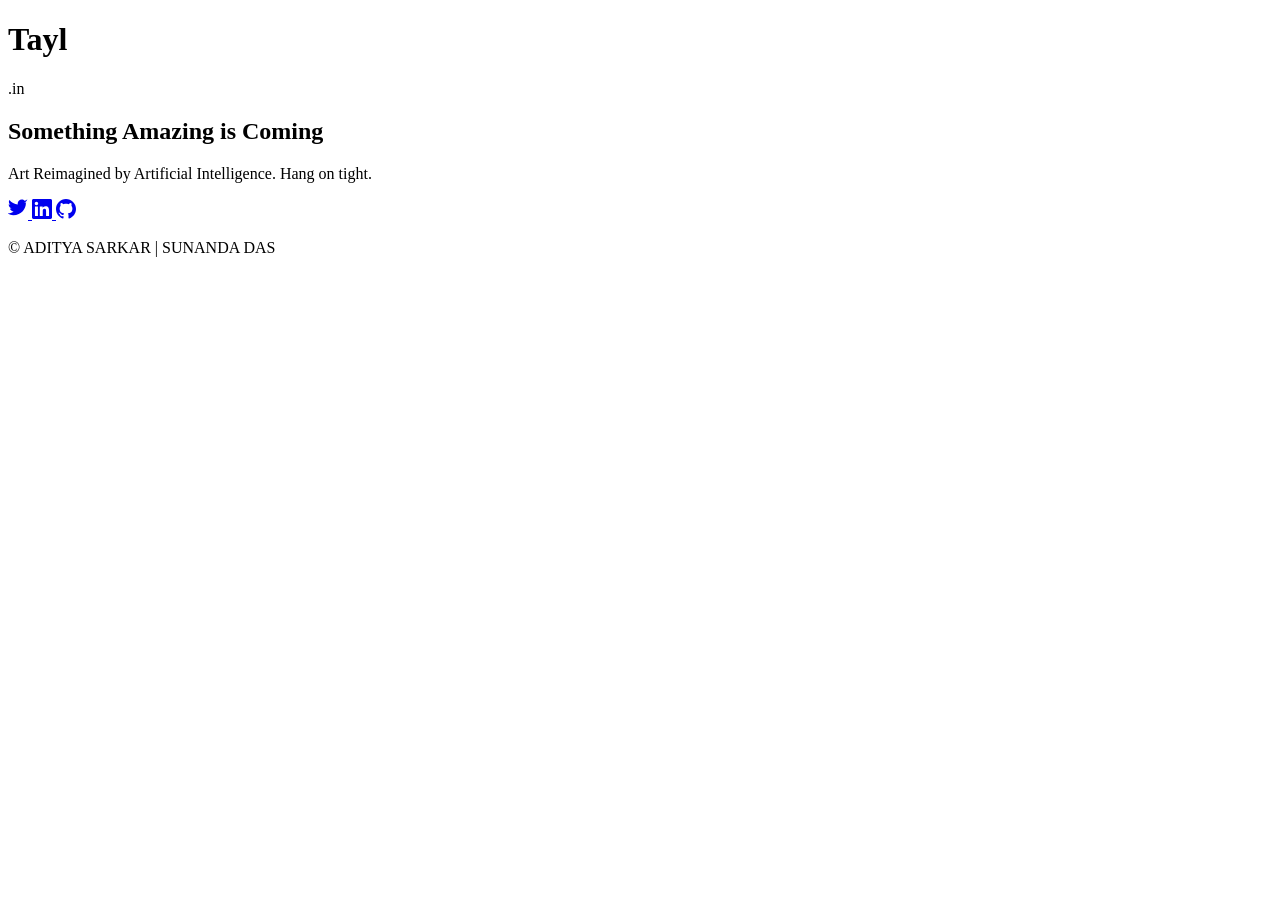
==== index.html @ 77ffb0b0 "Update index.html" ====
<!DOCTYPE html>
<html lang="en">
<head>
    <meta charset="UTF-8">
    <meta name="viewport" content="width=device-width, initial-scale=1.0">
    <title>Tayl - Coming Soon</title>
    <link rel="stylesheet" href="styles.css">
    <link rel="preconnect" href="https://fonts.googleapis.com">
    <link rel="preconnect" href="https://fonts.gstatic.com" crossorigin>
    <link href="https://fonts.googleapis.com/css2?family=Inter:wght@300;400;500;600;700&display=swap" rel="stylesheet">
</head>
<body>
    <div class="container">
        <div class="background-animation">
            <div class="gradient-orb orb-1"></div>
            <div class="gradient-orb orb-2"></div>
            <div class="gradient-orb orb-3"></div>
        </div>
        
        <div class="content">
            <div class="logo">
                <h1 class="logo-text">Tayl</h1>
                <div class="logo-subtitle">.in</div>
            </div>
            
            <h2 class="main-heading">Something Amazing is Coming</h2>
            <p class="description">Art Reimagined by Artificial Intelligence. Hang on tight.</p>
            
            
            
            <div class="social-links">
                <a href="#" class="social-link" aria-label="Twitter">
                    <svg width="20" height="20" viewBox="0 0 24 24" fill="none" xmlns="http://www.w3.org/2000/svg">
                        <path d="M22 4.01C21.09 4.36 20.12 4.59 19.1 4.68C21.13 3.73 22.6 2.13 23.25 0.18C22.31 1.08 21.19 1.75 19.95 2.15C19.08 1.2 17.88 0.6 16.55 0.6C13.83 0.6 11.62 2.81 11.62 5.53C11.62 5.88 11.66 6.22 11.74 6.54C7.68 6.34 4.08 4.28 1.66 1.3C1.28 1.92 1.06 2.65 1.06 3.43C1.06 4.9 1.81 6.19 2.97 6.94C2.2 6.92 1.47 6.71 0.83 6.36C0.83 6.38 0.83 6.4 0.83 6.42C0.83 8.85 2.29 10.88 4.28 11.33C3.92 11.44 3.53 11.49 3.13 11.49C2.85 11.49 2.58 11.47 2.32 11.42C2.86 13.41 4.66 14.9 6.78 14.94C5.1 16.3 2.95 17.12 0.6 17.12C0.25 17.12 -0.09 17.1 -0.43 17.06C1.78 18.5 3.89 19.4 6.2 19.4C16.54 19.4 21.48 11.58 21.48 4.78C21.48 4.56 21.48 4.35 21.47 4.13C22.42 3.44 23.25 2.58 23.9 1.6L22 4.01Z" fill="currentColor"/>
                    </svg>
                </a>
                <a href="#" class="social-link" aria-label="LinkedIn">
                    <svg width="20" height="20" viewBox="0 0 24 24" fill="none" xmlns="http://www.w3.org/2000/svg">
                        <path d="M20.447 20.452H16.893V14.883C16.893 13.555 16.866 11.846 15.041 11.846C13.188 11.846 12.905 13.291 12.905 14.785V20.452H9.351V9H12.765V10.561H12.811C13.288 9.661 14.448 8.711 16.181 8.711C19.782 8.711 20.448 11.081 20.448 14.169V20.452H20.447ZM5.337 7.433C4.193 7.433 3.274 6.507 3.274 5.367C3.274 4.228 4.194 3.305 5.337 3.305C6.477 3.305 7.401 4.228 7.401 5.367C7.401 6.507 6.476 7.433 5.337 7.433ZM7.119 20.452H3.555V9H7.119V20.452ZM22.225 0H1.771C0.792 0 0 0.774 0 1.729V22.271C0 23.227 0.792 24 1.771 24H22.222C23.2 24 24 23.227 24 22.271V1.729C24 0.774 23.2 0 22.222 0H22.225Z" fill="currentColor"/>
                    </svg>
                </a>
                <a href="#" class="social-link" aria-label="GitHub">
                    <svg width="20" height="20" viewBox="0 0 24 24" fill="none" xmlns="http://www.w3.org/2000/svg">
                        <path d="M12 0C5.37 0 0 5.37 0 12C0 17.31 3.435 21.795 8.205 23.385C8.805 23.49 9.03 23.13 9.03 22.815C9.03 22.53 9.015 21.585 9.015 20.58C6 21.135 5.22 19.845 4.98 19.17C4.845 18.825 4.26 17.76 3.75 17.475C3.33 17.25 2.73 16.605 3.735 16.59C4.68 16.575 5.355 17.46 5.58 17.805C6.66 19.59 8.385 19.095 9.075 18.81C9.18 18.12 9.495 17.595 9.84 17.325C7.17 17.025 4.38 15.96 4.38 11.37C4.38 10.065 4.845 8.985 5.61 8.145C5.49 7.845 5.07 6.615 5.73 4.965C5.73 4.965 6.735 4.65 9.03 6.195C9.99 5.925 11.01 5.79 12.03 5.79C13.05 5.79 14.07 5.925 15.03 6.195C17.325 4.635 18.33 4.965 18.33 4.965C18.99 6.615 18.57 7.845 18.45 8.145C19.215 8.985 19.68 10.05 19.68 11.37C19.68 15.975 16.875 17.025 14.205 17.325C14.64 17.67 15.015 18.39 15.015 19.515C15.015 21.12 15 22.41 15 22.815C15 23.13 15.225 23.505 15.825 23.385C20.565 21.795 24 17.295 24 12C24 5.37 18.63 0 12 0Z" fill="currentColor"/>
                    </svg>
                </a>
                <div class="footer">
            <p>&copy; ADITYA SARKAR | SUNANDA DAS</p>
        </div>
            </div>
            
        </div>
        
        
    </div>
    
    <script src="script.js"></script>
</body>
</html>
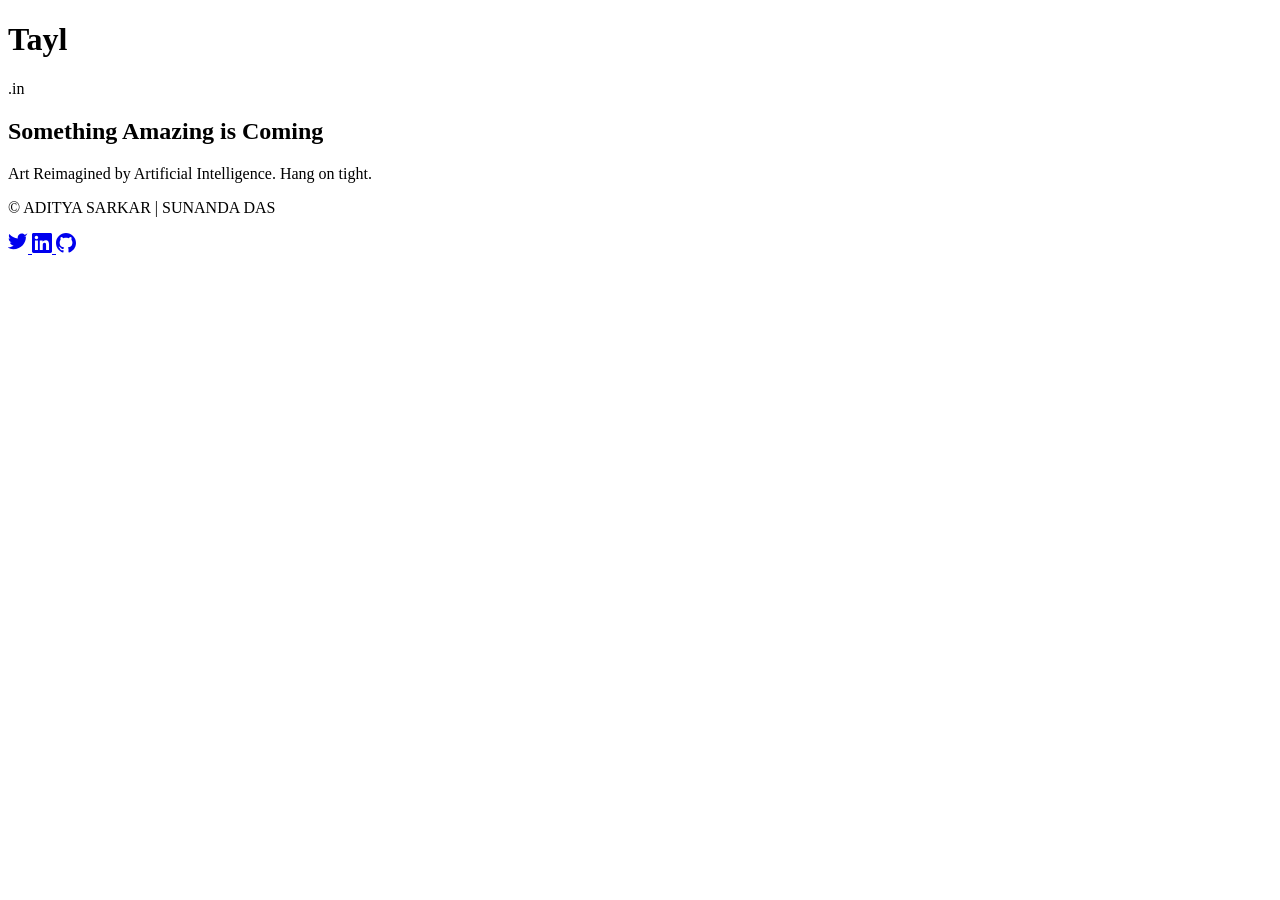
==== commit a9945244: "Update index.html" ====
--- a/index.html
+++ b/index.html
@@ -26,7 +26,9 @@
             <h2 class="main-heading">Something Amazing is Coming</h2>
             <p class="description">Art Reimagined by Artificial Intelligence. Hang on tight.</p>
             
-            
+            <div class="footer">
+            <p>&copy; ADITYA SARKAR | SUNANDA DAS</p>
+        </div>
             
             <div class="social-links">
                 <a href="#" class="social-link" aria-label="Twitter">
@@ -44,9 +46,7 @@
                         <path d="M12 0C5.37 0 0 5.37 0 12C0 17.31 3.435 21.795 8.205 23.385C8.805 23.49 9.03 23.13 9.03 22.815C9.03 22.53 9.015 21.585 9.015 20.58C6 21.135 5.22 19.845 4.98 19.17C4.845 18.825 4.26 17.76 3.75 17.475C3.33 17.25 2.73 16.605 3.735 16.59C4.68 16.575 5.355 17.46 5.58 17.805C6.66 19.59 8.385 19.095 9.075 18.81C9.18 18.12 9.495 17.595 9.84 17.325C7.17 17.025 4.38 15.96 4.38 11.37C4.38 10.065 4.845 8.985 5.61 8.145C5.49 7.845 5.07 6.615 5.73 4.965C5.73 4.965 6.735 4.65 9.03 6.195C9.99 5.925 11.01 5.79 12.03 5.79C13.05 5.79 14.07 5.925 15.03 6.195C17.325 4.635 18.33 4.965 18.33 4.965C18.99 6.615 18.57 7.845 18.45 8.145C19.215 8.985 19.68 10.05 19.68 11.37C19.68 15.975 16.875 17.025 14.205 17.325C14.64 17.67 15.015 18.39 15.015 19.515C15.015 21.12 15 22.41 15 22.815C15 23.13 15.225 23.505 15.825 23.385C20.565 21.795 24 17.295 24 12C24 5.37 18.63 0 12 0Z" fill="currentColor"/>
                     </svg>
                 </a>
-                <div class="footer">
-            <p>&copy; ADITYA SARKAR | SUNANDA DAS</p>
-        </div>
+                
             </div>
             
         </div>
@@ -60,3 +60,4 @@
 
 
 
+
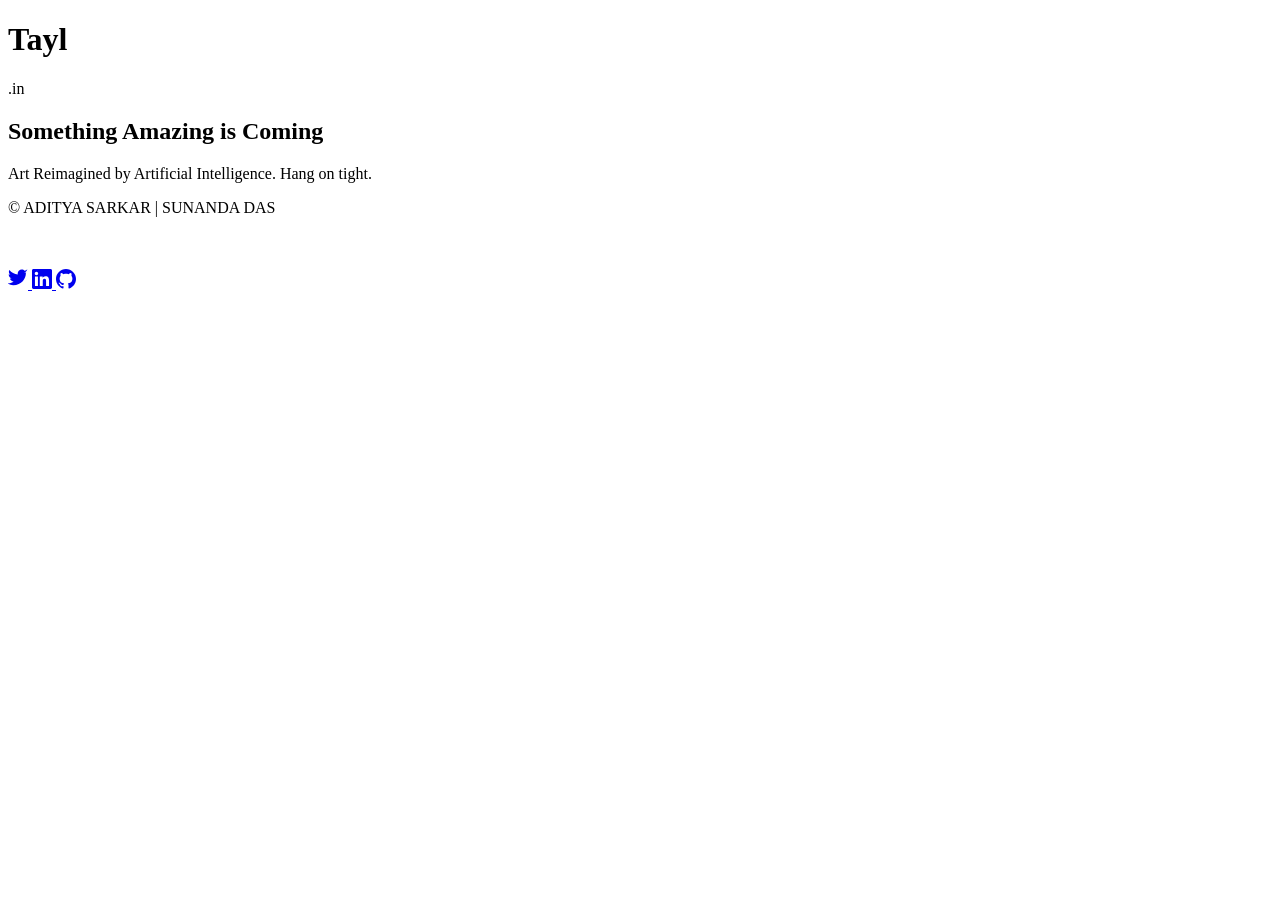
==== commit 500025b0: "Update index.html" ====
--- a/index.html
+++ b/index.html
@@ -28,6 +28,8 @@
             
             <div class="footer">
             <p>&copy; ADITYA SARKAR | SUNANDA DAS</p>
+                <br>
+                <br>
         </div>
             
             <div class="social-links">
@@ -61,3 +63,4 @@
 
 
 
+
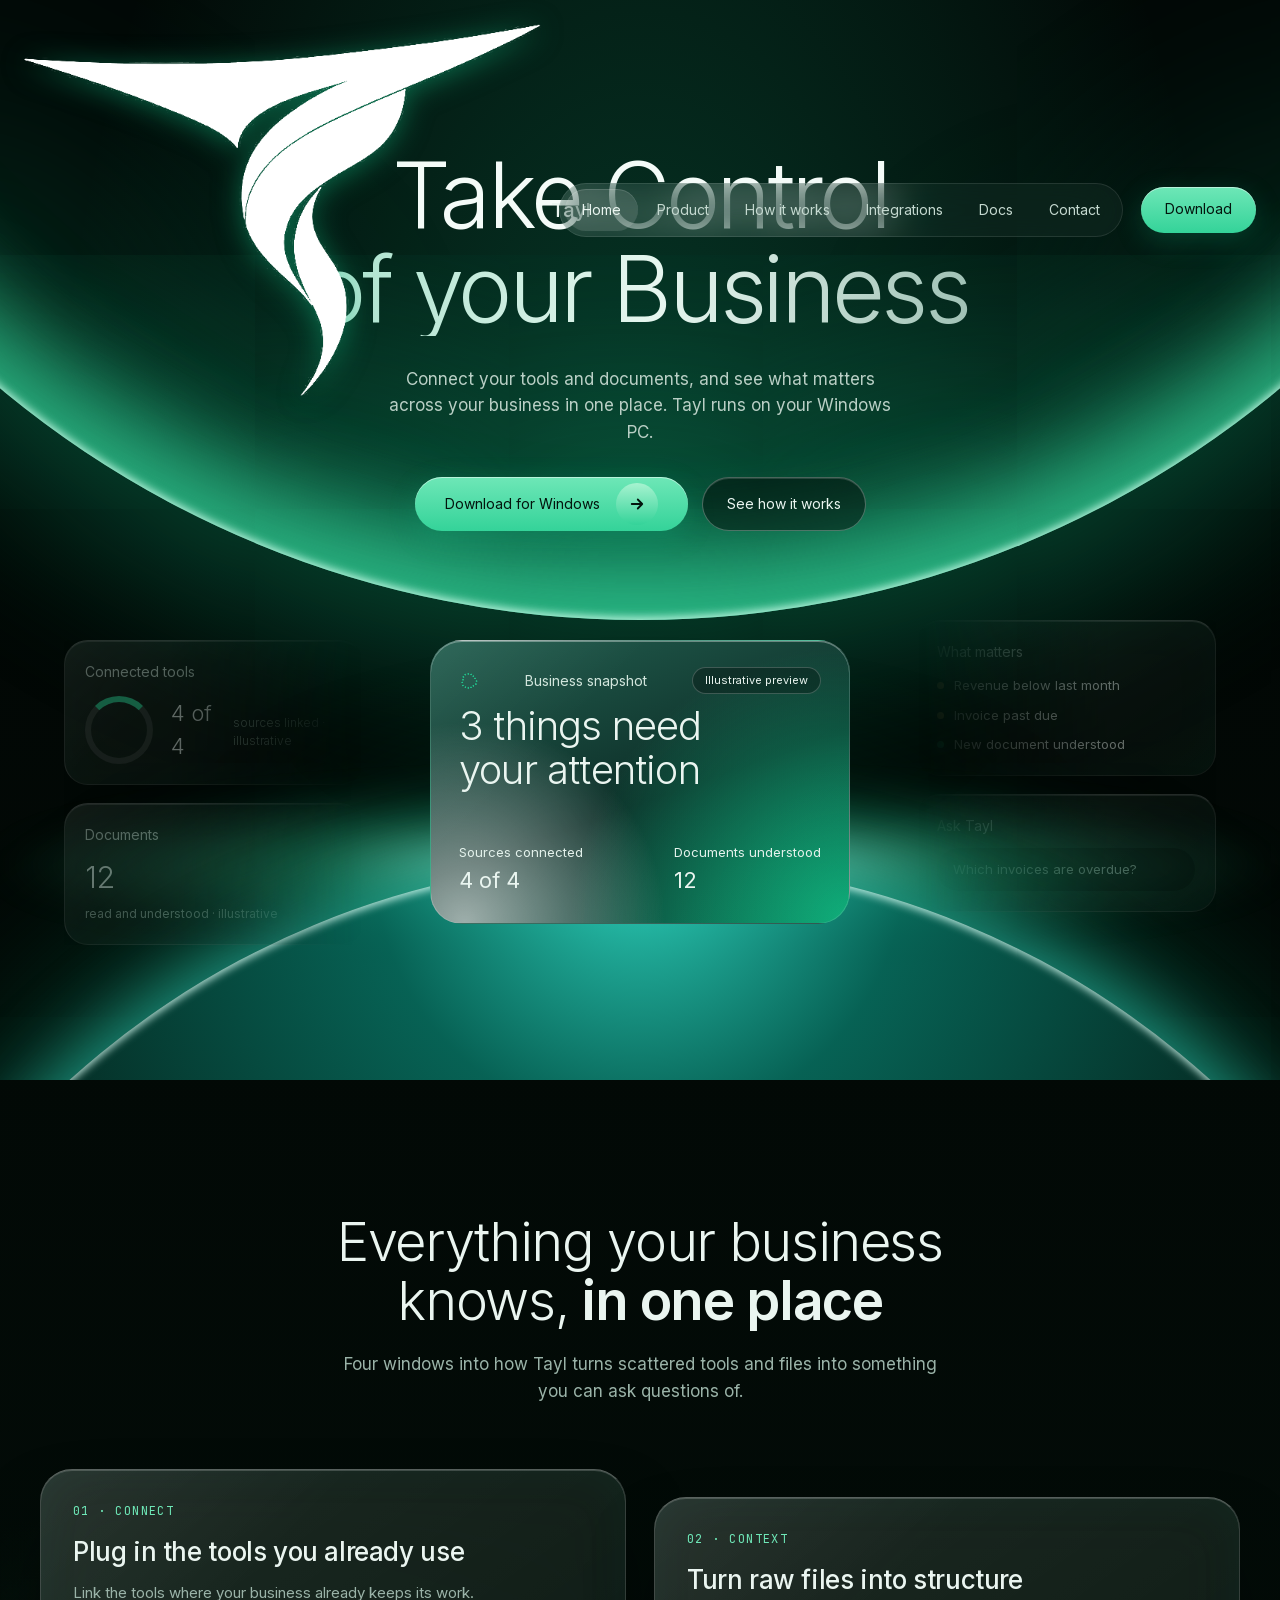
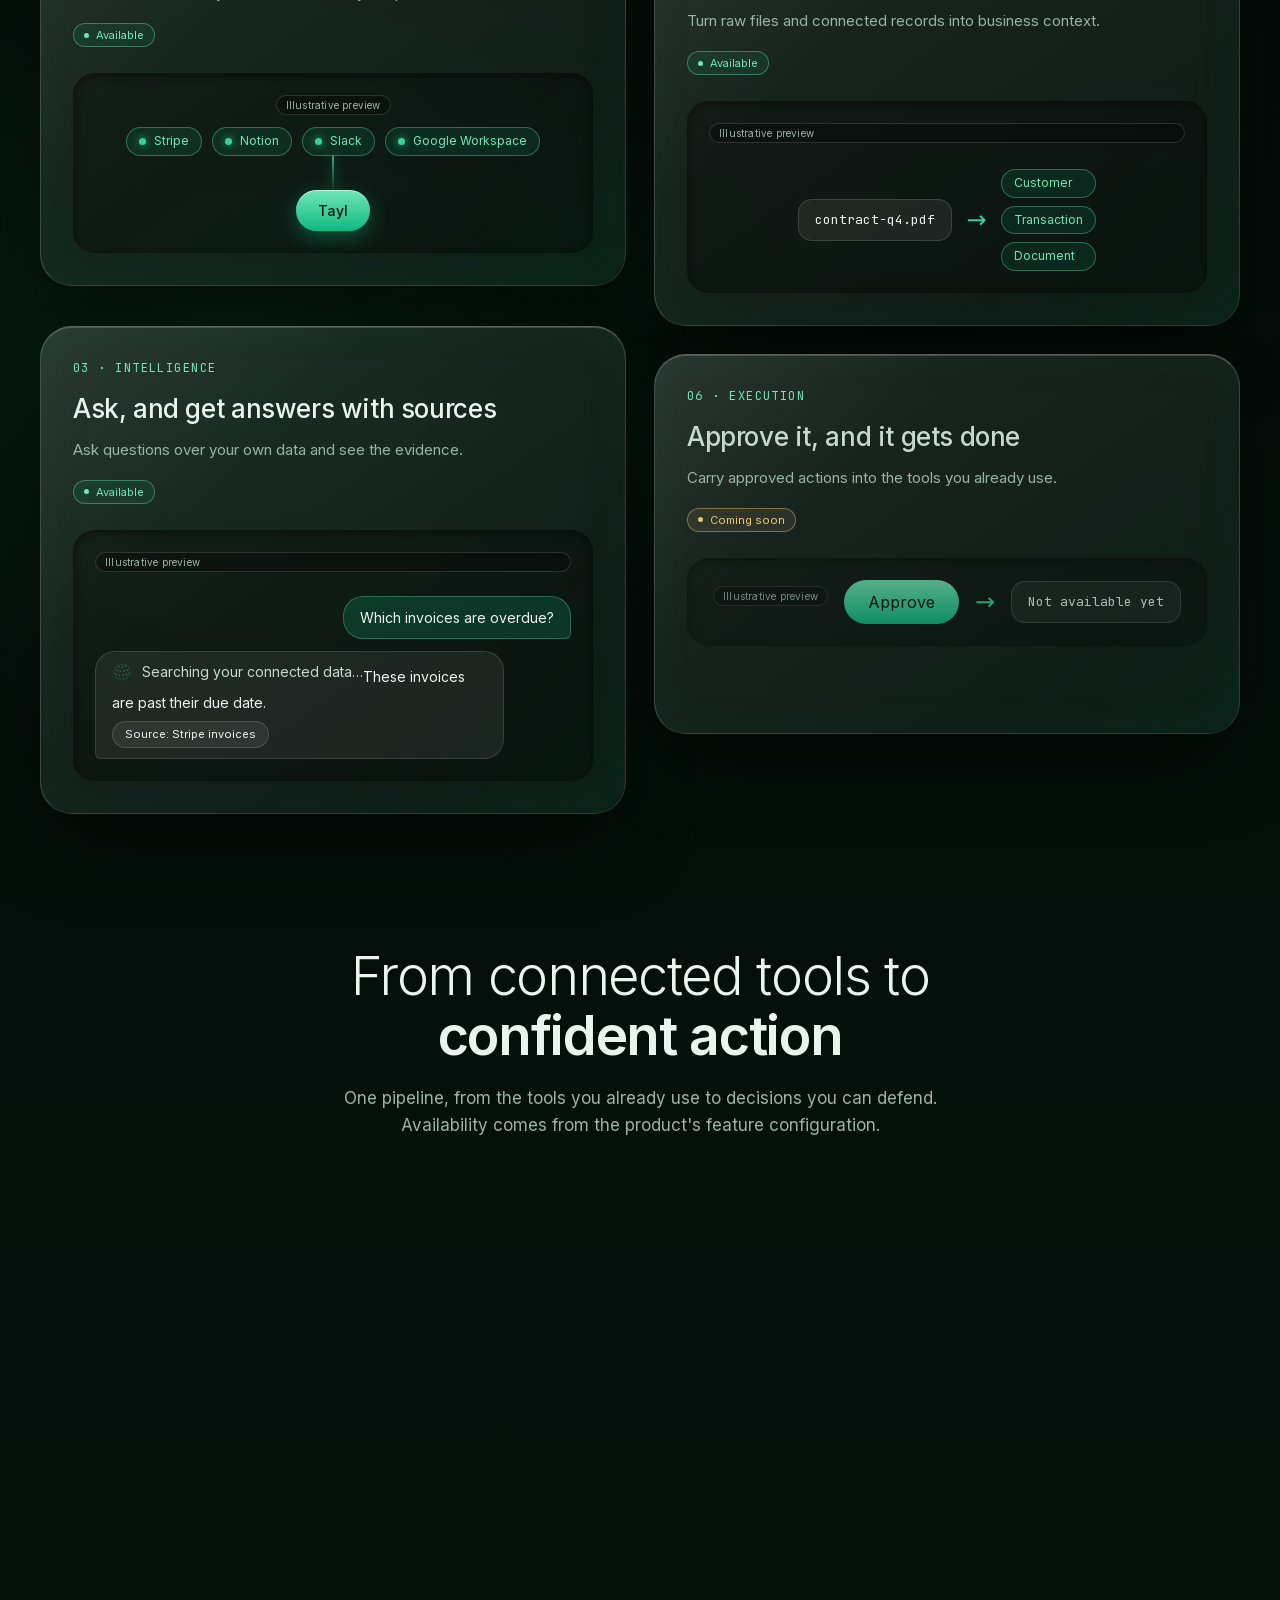
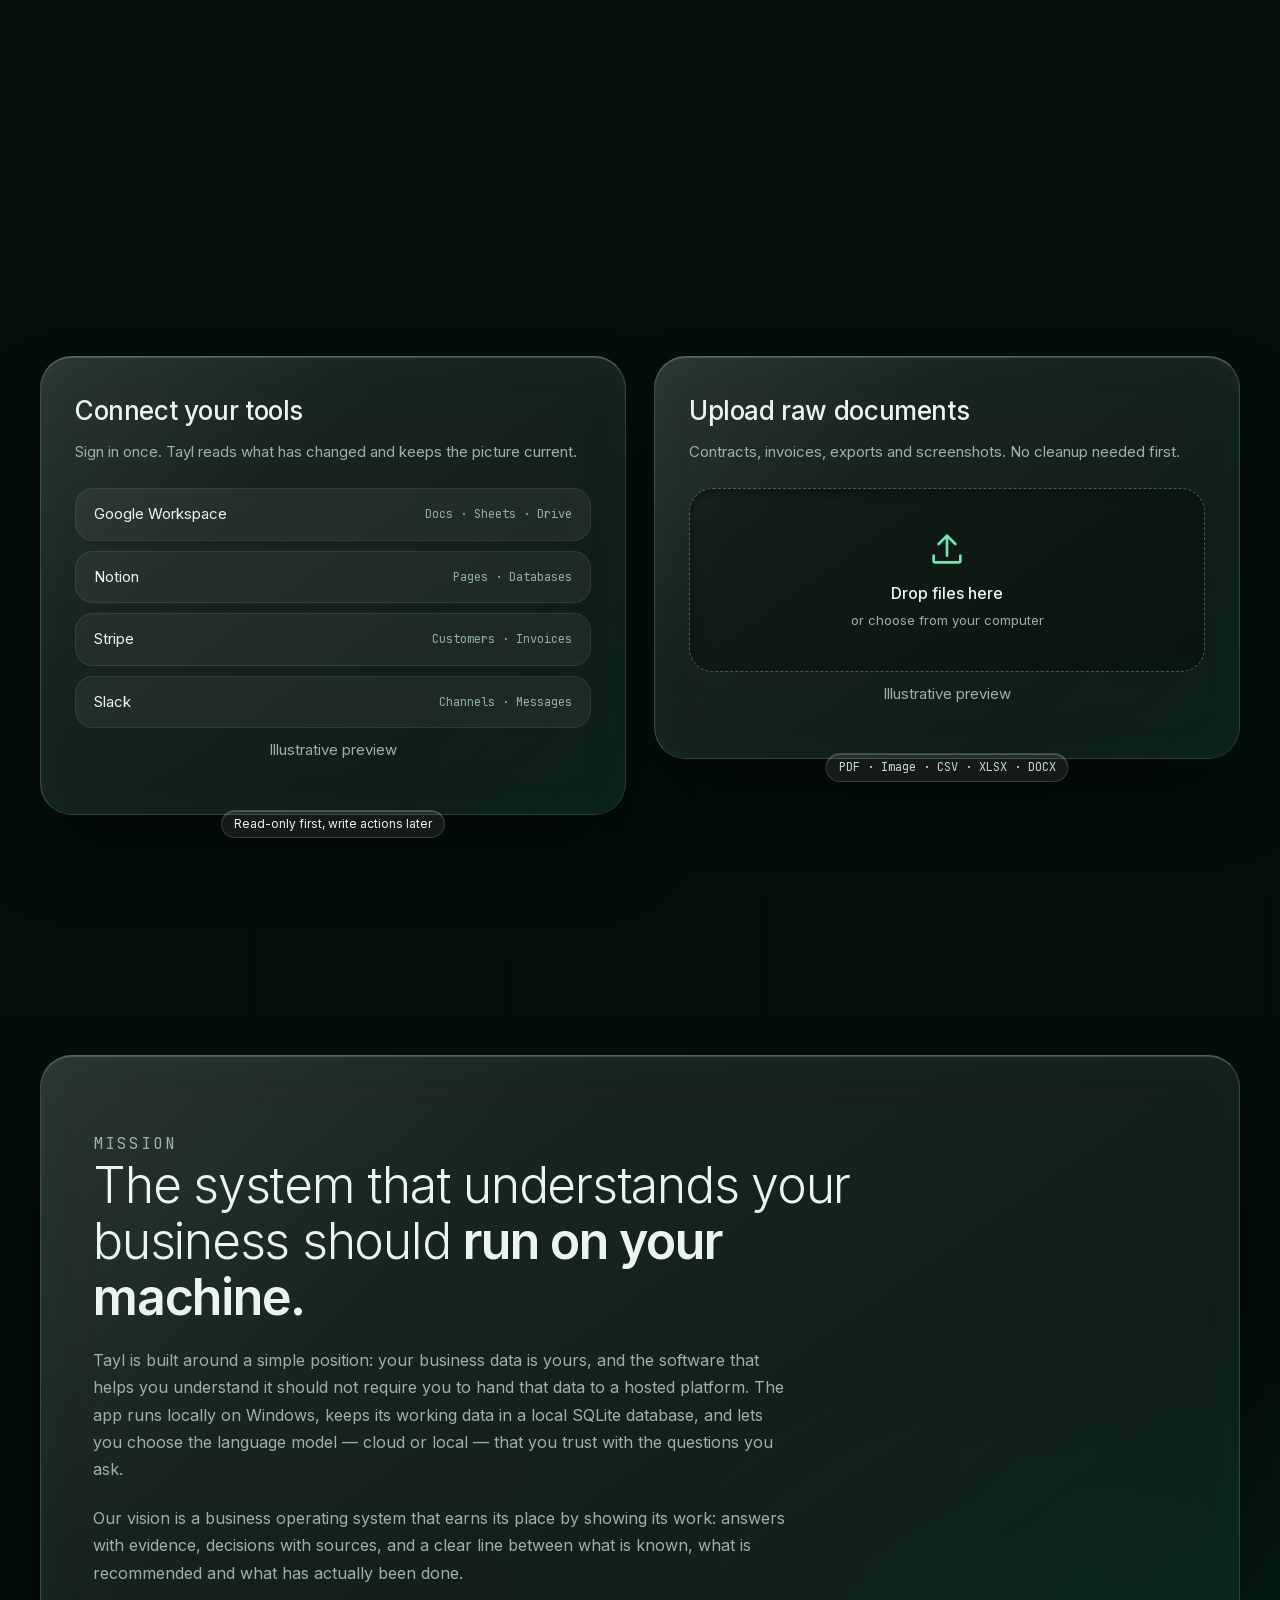
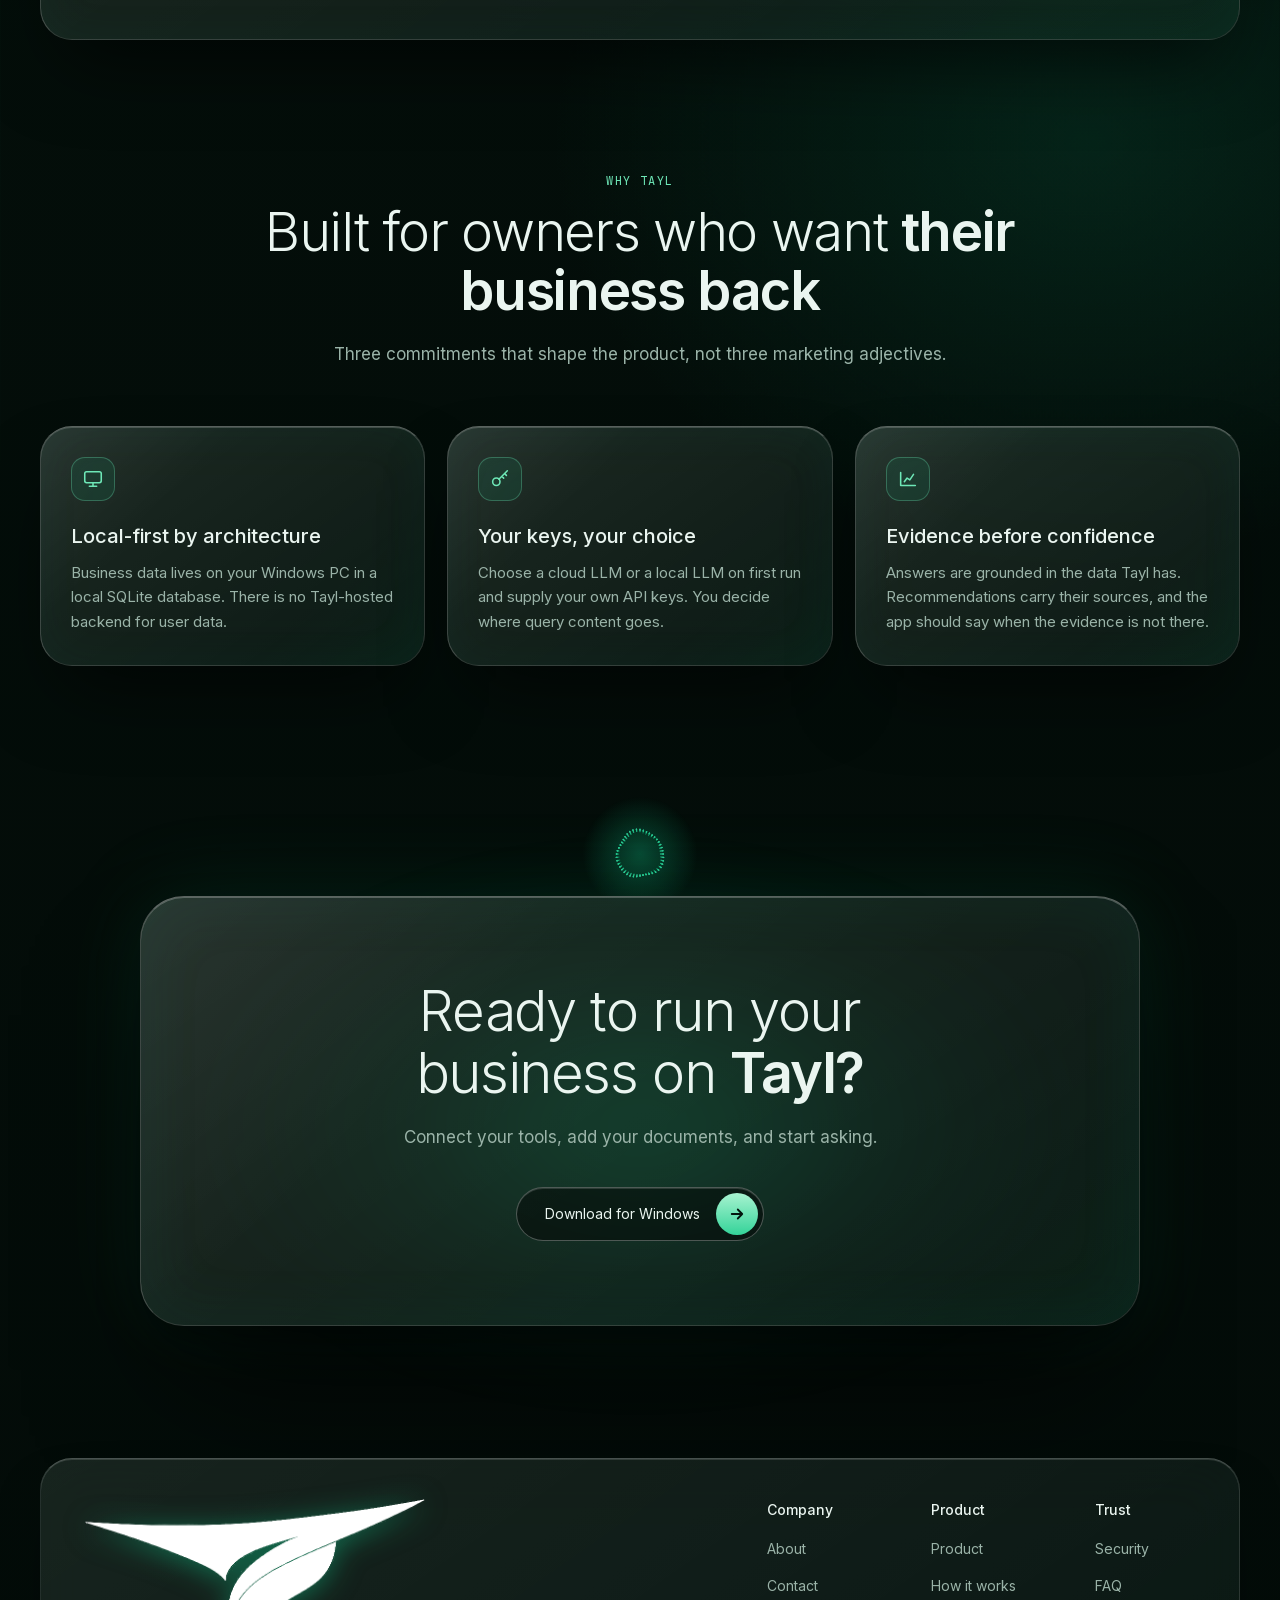
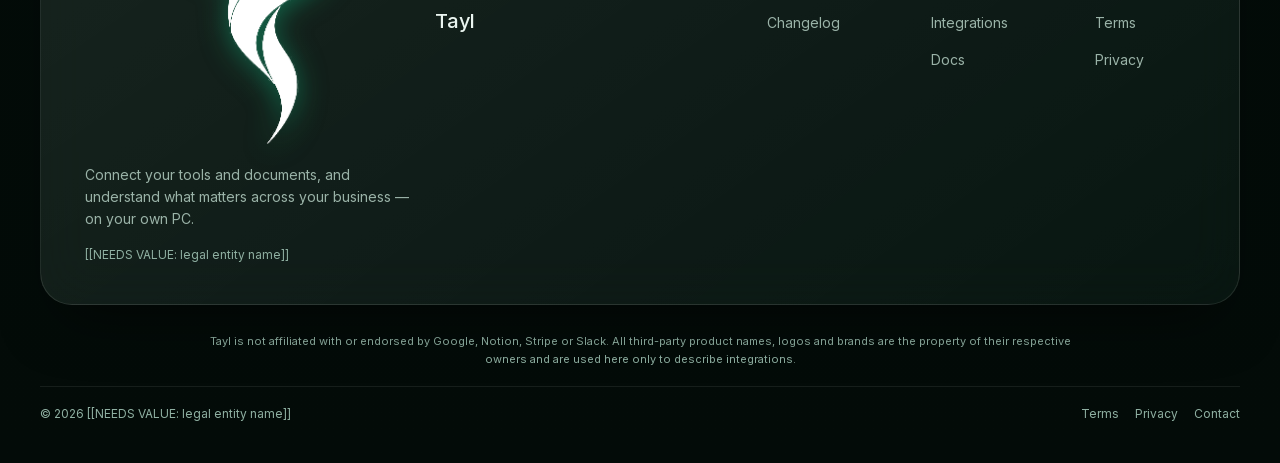
==== commit 6e79f902: "Deploy site build from cc36994" ====
--- a/index.html
+++ b/index.html
@@ -1,66 +1 @@
-<!DOCTYPE html>
-<html lang="en">
-<head>
-    <meta charset="UTF-8">
-    <meta name="viewport" content="width=device-width, initial-scale=1.0">
-    <title>Tayl - Coming Soon</title>
-    <link rel="stylesheet" href="styles.css">
-    <link rel="preconnect" href="https://fonts.googleapis.com">
-    <link rel="preconnect" href="https://fonts.gstatic.com" crossorigin>
-    <link href="https://fonts.googleapis.com/css2?family=Inter:wght@300;400;500;600;700&display=swap" rel="stylesheet">
-</head>
-<body>
-    <div class="container">
-        <div class="background-animation">
-            <div class="gradient-orb orb-1"></div>
-            <div class="gradient-orb orb-2"></div>
-            <div class="gradient-orb orb-3"></div>
-        </div>
-        
-        <div class="content">
-            <div class="logo">
-                <h1 class="logo-text">Tayl</h1>
-                <div class="logo-subtitle">.in</div>
-            </div>
-            
-            <h2 class="main-heading">Something Amazing is Coming</h2>
-            <p class="description">Art Reimagined by Artificial Intelligence. Hang on tight.</p>
-            
-            <div class="footer">
-            <p>&copy; ADITYA SARKAR | SUNANDA DAS</p>
-                <br>
-                <br>
-        </div>
-            
-            <div class="social-links">
-                <a href="#" class="social-link" aria-label="Twitter">
-                    <svg width="20" height="20" viewBox="0 0 24 24" fill="none" xmlns="http://www.w3.org/2000/svg">
-                        <path d="M22 4.01C21.09 4.36 20.12 4.59 19.1 4.68C21.13 3.73 22.6 2.13 23.25 0.18C22.31 1.08 21.19 1.75 19.95 2.15C19.08 1.2 17.88 0.6 16.55 0.6C13.83 0.6 11.62 2.81 11.62 5.53C11.62 5.88 11.66 6.22 11.74 6.54C7.68 6.34 4.08 4.28 1.66 1.3C1.28 1.92 1.06 2.65 1.06 3.43C1.06 4.9 1.81 6.19 2.97 6.94C2.2 6.92 1.47 6.71 0.83 6.36C0.83 6.38 0.83 6.4 0.83 6.42C0.83 8.85 2.29 10.88 4.28 11.33C3.92 11.44 3.53 11.49 3.13 11.49C2.85 11.49 2.58 11.47 2.32 11.42C2.86 13.41 4.66 14.9 6.78 14.94C5.1 16.3 2.95 17.12 0.6 17.12C0.25 17.12 -0.09 17.1 -0.43 17.06C1.78 18.5 3.89 19.4 6.2 19.4C16.54 19.4 21.48 11.58 21.48 4.78C21.48 4.56 21.48 4.35 21.47 4.13C22.42 3.44 23.25 2.58 23.9 1.6L22 4.01Z" fill="currentColor"/>
-                    </svg>
-                </a>
-                <a href="#" class="social-link" aria-label="LinkedIn">
-                    <svg width="20" height="20" viewBox="0 0 24 24" fill="none" xmlns="http://www.w3.org/2000/svg">
-                        <path d="M20.447 20.452H16.893V14.883C16.893 13.555 16.866 11.846 15.041 11.846C13.188 11.846 12.905 13.291 12.905 14.785V20.452H9.351V9H12.765V10.561H12.811C13.288 9.661 14.448 8.711 16.181 8.711C19.782 8.711 20.448 11.081 20.448 14.169V20.452H20.447ZM5.337 7.433C4.193 7.433 3.274 6.507 3.274 5.367C3.274 4.228 4.194 3.305 5.337 3.305C6.477 3.305 7.401 4.228 7.401 5.367C7.401 6.507 6.476 7.433 5.337 7.433ZM7.119 20.452H3.555V9H7.119V20.452ZM22.225 0H1.771C0.792 0 0 0.774 0 1.729V22.271C0 23.227 0.792 24 1.771 24H22.222C23.2 24 24 23.227 24 22.271V1.729C24 0.774 23.2 0 22.222 0H22.225Z" fill="currentColor"/>
-                    </svg>
-                </a>
-                <a href="#" class="social-link" aria-label="GitHub">
-                    <svg width="20" height="20" viewBox="0 0 24 24" fill="none" xmlns="http://www.w3.org/2000/svg">
-                        <path d="M12 0C5.37 0 0 5.37 0 12C0 17.31 3.435 21.795 8.205 23.385C8.805 23.49 9.03 23.13 9.03 22.815C9.03 22.53 9.015 21.585 9.015 20.58C6 21.135 5.22 19.845 4.98 19.17C4.845 18.825 4.26 17.76 3.75 17.475C3.33 17.25 2.73 16.605 3.735 16.59C4.68 16.575 5.355 17.46 5.58 17.805C6.66 19.59 8.385 19.095 9.075 18.81C9.18 18.12 9.495 17.595 9.84 17.325C7.17 17.025 4.38 15.96 4.38 11.37C4.38 10.065 4.845 8.985 5.61 8.145C5.49 7.845 5.07 6.615 5.73 4.965C5.73 4.965 6.735 4.65 9.03 6.195C9.99 5.925 11.01 5.79 12.03 5.79C13.05 5.79 14.07 5.925 15.03 6.195C17.325 4.635 18.33 4.965 18.33 4.965C18.99 6.615 18.57 7.845 18.45 8.145C19.215 8.985 19.68 10.05 19.68 11.37C19.68 15.975 16.875 17.025 14.205 17.325C14.64 17.67 15.015 18.39 15.015 19.515C15.015 21.12 15 22.41 15 22.815C15 23.13 15.225 23.505 15.825 23.385C20.565 21.795 24 17.295 24 12C24 5.37 18.63 0 12 0Z" fill="currentColor"/>
-                    </svg>
-                </a>
-                
-            </div>
-            
-        </div>
-        
-        
-    </div>
-    
-    <script src="script.js"></script>
-</body>
-</html>
-
-
-
-
-
+<!DOCTYPE html><html lang="en" class="_0bjUvq_variable yT9lVq_variable"><head><meta charSet="utf-8"/><meta name="viewport" content="width=device-width, initial-scale=1"/><link rel="preload" href="/_next/static/media/07c7676b89ed2778-s.p.2bn3s6zvc0dyp.woff2" as="font" crossorigin="" type="font/woff2"/><link rel="preload" href="/_next/static/media/53897e768d329f66-s.p.3t6q91iet4nsy.woff2" as="font" crossorigin="" type="font/woff2"/><link rel="preload" as="image" href="/tayl-logo-mark.png"/><link rel="stylesheet" href="/_next/static/chunks/07usffbejp4xw.css" data-precedence="next"/><link rel="preload" as="script" fetchPriority="low" href="/_next/static/chunks/2cy99g62ksls-.js"/><script src="/_next/static/chunks/2cjj6_kuijzr9.js" async=""></script><script src="/_next/static/chunks/38wna7vhf49b2.js" async=""></script><script src="/_next/static/chunks/442vfx08j-nf1.js" async=""></script><script src="/_next/static/chunks/turbopack-3-ry682tkyiqk.js" async=""></script><script src="/_next/static/chunks/1bi7x5td0u_f3.js" async=""></script><script src="/_next/static/chunks/0p9oeq57evo_q.js" async=""></script><script src="/_next/static/chunks/3k7w5_gj_jhl8.js" async=""></script><script src="/_next/static/chunks/24fjku2dnxh0z.js" async=""></script><script src="/_next/static/chunks/1b41gz3xdmkzc.js" async=""></script><script src="/_next/static/chunks/3husqg4p7gtsh.js" async=""></script><meta name="theme-color" content="#010503"/><meta name="color-scheme" content="dark"/><title>Tayl — a Business OS that runs on your PC</title><meta name="description" content="Connect your tools, add your documents, and ask questions over your own business data. Tayl runs locally on your Windows PC, with evidence-backed answers and no Tayl-hosted storage for your data."/><meta name="application-name" content="Tayl"/><link rel="canonical" href="https://www.tayl.in/"/><meta property="og:title" content="Tayl — a Business OS that runs on your PC"/><meta property="og:description" content="Connect your tools, add your documents, and ask questions over your own business data. Tayl runs locally on your Windows PC, with evidence-backed answers and no Tayl-hosted storage for your data."/><meta property="og:url" content="https://www.tayl.in/"/><meta property="og:site_name" content="Tayl"/><meta property="og:locale" content="en_GB"/><meta property="og:image" content="https://www.tayl.in/og.png"/><meta property="og:image:width" content="1200"/><meta property="og:image:height" content="630"/><meta property="og:image:alt" content="Tayl — a Business OS that runs on your PC — Tayl"/><meta property="og:type" content="website"/><meta name="twitter:card" content="summary_large_image"/><meta name="twitter:title" content="Tayl — a Business OS that runs on your PC"/><meta name="twitter:description" content="Connect your tools, add your documents, and ask questions over your own business data. Tayl runs locally on your Windows PC, with evidence-backed answers and no Tayl-hosted storage for your data."/><meta name="twitter:image" content="https://www.tayl.in/og.png"/><link rel="icon" href="/favicon.ico?favicon.13a0b25-iipy6.ico" sizes="48x48" type="image/x-icon"/><link rel="icon" href="/icon.png?icon.047p-jxouo-me.png" sizes="512x512" type="image/png"/><link rel="apple-touch-icon" href="/apple-icon.png?apple-icon.252szw-sd3a4i.png" sizes="180x180" type="image/png"/><meta name="next-size-adjust" content=""/><meta name="referrer" content="strict-origin-when-cross-origin"/><script src="/_next/static/chunks/0cz1d0mv5g_q7.js" noModule=""></script></head><body><div hidden=""><!--$--><!--/$--></div><a href="#main" class="skip-link">Skip to content</a><header class="site-header"><div class="nav-shell"><a class="nav-brand focus-ring" aria-label="Tayl home" href="/"><img alt="" aria-hidden="true" width="42" height="30" decoding="async" data-nimg="1" class="site-logo" style="color:transparent" src="/tayl-logo-mark.png"/><span>Tayl</span></a><nav class="nav-links" aria-label="Primary"><a class="nav-link focus-ring is-current" aria-current="page" href="/">Home</a><a class="nav-link focus-ring " href="/product/">Product</a><a class="nav-link focus-ring " href="/how-it-works/">How it works</a><a class="nav-link focus-ring " href="/integrations/">Integrations</a><a class="nav-link focus-ring " href="/docs/">Docs</a><a class="nav-link focus-ring " href="/contact/">Contact</a></nav><div class="nav-actions"><a class="pill-button pill-button--solid focus-ring  nav-download focus-ring" href="https://www.mediafire.com/file/8qnl97zwieaw5ee/Tayl_Setup_0.0.0.exe/file"><span>Download</span></a><button type="button" class="menu-toggle focus-ring" aria-expanded="false" aria-controls="mobile-navigation"><span class="sr-only">Open menu</span><span class="menu-icon " aria-hidden="true"><span></span><span></span></span></button></div></div><div id="mobile-navigation" class="mobile-panel" hidden="" aria-label="Mobile navigation"><nav aria-label="Mobile primary"><a class="mobile-link focus-ring is-current" aria-current="page" href="/">Home</a><a class="mobile-link focus-ring " href="/product/">Product</a><a class="mobile-link focus-ring " href="/how-it-works/">How it works</a><a class="mobile-link focus-ring " href="/integrations/">Integrations</a><a class="mobile-link focus-ring " href="/docs/">Docs</a><a class="mobile-link focus-ring " href="/contact/">Contact</a><a class="pill-button pill-button--solid focus-ring  mobile-download" href="/download/"><span>Download for Windows</span></a></nav></div></header><script type="application/ld+json">{"@context":"https://schema.org","@type":"SoftwareApplication","name":"Tayl","description":"Connect your tools, add your documents, and ask questions over your own business data. Tayl runs locally on your Windows PC, with evidence-backed answers and no Tayl-hosted storage for your data.","applicationCategory":"BusinessApplication","operatingSystem":"Windows","url":"https://www.tayl.in","softwareHelp":"https://www.tayl.in/docs","featureList":["Connect Google Workspace, Notion, Stripe and Slack","Upload PDF, image, CSV, XLSX and DOCX documents","Ask questions over local business data","Review recommendations with evidence"]}</script><main id="main"><header class="hero hero-intro" id="top"><div class="sphere sphere--top" aria-hidden="true"><span class="sphere-glow"></span><span class="sphere-rim"></span></div><div class="sphere-flare" aria-hidden="true"></div><div class="sphere sphere--bottom" aria-hidden="true"><span class="sphere-glow"></span><span class="sphere-rim"></span></div><div class="hero-side-intro" aria-hidden="true"><aside class="side-widget side-widget--left"><div class="glass-window glass-window--default"><div class="widget-title">Connected tools</div><div class="widget-ring"><span>4 of 4</span><small>sources linked · illustrative</small></div></div><div class="glass-window glass-window--default"><div class="widget-title">Documents</div><div class="widget-number">12</div><small>read and understood · illustrative</small></div></aside><aside class="side-widget side-widget--right"><div class="glass-window glass-window--default"><div class="widget-title">What matters</div><ul class="widget-list"><li><i class="dot dot--amber"></i>Revenue below last month</li><li><i class="dot dot--amber"></i>Invoice past due</li><li><i class="dot dot--green"></i>New document understood</li></ul></div><div class="glass-window glass-window--default"><div class="widget-title">Ask Tayl</div><div class="widget-input">Which invoices are overdue?</div></div></aside></div><div class="hero-copy"><h1><span class="hero-title-line hero-title-line--one">Take Control</span><em class="hero-title-line hero-title-line--two">of your Business</em></h1><p class="hero-subtitle-intro">Connect your tools and documents, and see what matters across your business in one place. Tayl runs on your Windows PC.</p><div class="hero-actions"><a class="pill-button pill-button--solid focus-ring pill-button--arrow hero-cta-primary" href="https://www.mediafire.com/file/8qnl97zwieaw5ee/Tayl_Setup_0.0.0.exe/file"><span>Download for Windows</span><span class="arrow-circle" aria-hidden="true"><svg width="18" height="18" viewBox="0 0 24 24" fill="none" stroke="currentColor" stroke-width="2.4" stroke-linecap="round" stroke-linejoin="round"><path d="M5 12h14M13 6l6 6-6 6"></path></svg></span></a><a class="pill-button pill-button--dark focus-ring  hero-cta-secondary" href="/how-it-works/"><span>See how it works</span></a></div></div><div class="hero-snapshot"><div class="glass-window glass-window--default hero-snapshot__inner"><div><div class="snapshot-topline"><div class="orb__box" style="width:20px;height:20px"><span class="orb__placeholder" style="width:20px;height:20px" aria-hidden="true"></span><canvas aria-label="Thinking…" style="width:20px;height:20px;display:block" aria-hidden="true"></canvas></div><span>Business snapshot</span><span class="chip chip--default">Illustrative preview</span></div><div class="snapshot-headline">3 things need<br/>your attention</div></div><div class="snapshot-stats"><div><span>Sources connected</span><strong>4<!-- --> of 4</strong></div><div><span>Documents understood</span><strong>12</strong></div></div></div></div></header><section id="product" class="section"><div class="container"><div class="reveal"><div class="section-heading section-heading--center"><h2>Everything your business knows, <strong>in one place</strong></h2><p class="section-heading__description">Four windows into how Tayl turns scattered tools and files into something you can ask questions of.</p></div></div><div class="bento-grid"><div class="reveal"><div class="glass-window glass-window--default bento-card"><div class="eyebrow">01<!-- --> · <!-- -->Connect</div><h3>Plug in the tools you already use</h3><p>Link the tools where your business already keeps its work.</p><span class="status-badge status-badge--available" data-status="available"><span class="status-dot" aria-hidden="true"></span>Available</span><div class="mock-well mock-connect"><span class="chip chip--default mock-label">Illustrative preview</span><div class="connect-chips"><span class="chip chip--green"><i class="dot dot--green"></i>Stripe</span><span class="chip chip--green"><i class="dot dot--green"></i>Notion</span><span class="chip chip--green"><i class="dot dot--green"></i>Slack</span><span class="chip chip--green"><i class="dot dot--green"></i>Google Workspace</span></div><span class="mock-connector" aria-hidden="true"></span><strong class="tayl-node">Tayl</strong></div></div></div><div class="reveal" style="transition-delay:80ms"><div class="glass-window glass-window--default bento-card  bento-card--offset"><div class="eyebrow">02<!-- --> · <!-- -->Context</div><h3>Turn raw files into structure</h3><p>Turn raw files and connected records into business context.</p><span class="status-badge status-badge--available" data-status="available"><span class="status-dot" aria-hidden="true"></span>Available</span><div class="mock-well mock-context"><span class="chip chip--default mock-label">Illustrative preview</span><span class="file-chip">contract-q4.pdf</span><span class="mock-arrow" aria-hidden="true">→</span><div class="entity-chips"><span class="chip chip--green">Customer</span><span class="chip chip--green">Transaction</span><span class="chip chip--green">Document</span></div></div></div></div><div class="reveal" style="transition-delay:160ms"><div class="glass-window glass-window--default bento-card"><div class="eyebrow">03<!-- --> · <!-- -->Intelligence</div><h3>Ask, and get answers with sources</h3><p>Ask questions over your own data and see the evidence.</p><span class="status-badge status-badge--available" data-status="available"><span class="status-dot" aria-hidden="true"></span>Available</span><div class="mock-well mock-chat"><span class="chip chip--default mock-label">Illustrative preview</span><div class="chat-bubble chat-bubble--question">Which invoices are overdue?</div><div class="chat-bubble chat-bubble--answer"><div class="orb-thinking-line"><div class="orb__box" style="width:20px;height:20px"><span class="orb__placeholder" style="width:20px;height:20px" aria-hidden="true"></span><canvas role="img" aria-label="Intelligence stage: searching your data" style="width:20px;height:20px;display:block"></canvas></div><span>Searching your connected data…</span></div>These invoices are past their due date.<span class="chip chip--default">Source: Stripe invoices</span></div></div></div></div><div class="reveal" style="transition-delay:240ms"><div class="glass-window glass-window--default bento-card bento-card--roadmap bento-card--offset"><div class="eyebrow">06<!-- --> · <!-- -->Execution</div><h3>Approve it, and it gets done</h3><p>Carry approved actions into the tools you already use.</p><span class="status-badge status-badge--coming-soon" data-status="coming-soon"><span class="status-dot" aria-hidden="true"></span>Coming soon</span><div class="mock-well mock-execution"><span class="chip chip--default mock-label">Illustrative preview</span><button type="button" disabled="" class="disabled-approve">Approve</button><span class="mock-arrow" aria-hidden="true">→</span><span class="sent-chip">Not available yet</span></div></div></div></div></div></section><section id="how-it-works" class="section"><div class="container container--wide"><div class="reveal"><div class="section-heading section-heading--center"><h2>From connected tools to <strong>confident action</strong></h2><p class="section-heading__description">One pipeline, from the tools you already use to decisions you can defend. Availability comes from the product&#x27;s feature configuration.</p></div></div><div class="reveal" style="transition-delay:100ms"><div><div class="pipeline-track" role="region" aria-roledescription="carousel" aria-label="Tayl pipeline, seven stages" tabindex="0"><div class="pipeline-cards"><button type="button" class="pipeline-card " aria-pressed="false"><div class="pipeline-orb"><div class="orb__box" style="width:64px;height:64px"><span class="orb__placeholder" style="width:64px;height:64px" aria-hidden="true"></span><canvas role="img" aria-label="Connect stage: connecting" style="width:64px;height:64px;display:block"></canvas></div></div><span class="pipeline-number">01</span><span class="pipeline-name">Connect</span><span class="pipeline-description">Link the tools where your business already keeps its work.</span><span class="status-badge status-badge--available" data-status="available"><span class="status-dot" aria-hidden="true"></span>Available</span></button><button type="button" class="pipeline-card " aria-pressed="false"><div class="pipeline-orb"><div class="orb__box" style="width:64px;height:64px"><span class="orb__placeholder" style="width:64px;height:64px" aria-hidden="true"></span><canvas role="img" aria-label="Context stage: shaping" style="width:64px;height:64px;display:block"></canvas></div></div><span class="pipeline-number">02</span><span class="pipeline-name">Context</span><span class="pipeline-description">Turn raw files and connected records into business context.</span><span class="status-badge status-badge--available" data-status="available"><span class="status-dot" aria-hidden="true"></span>Available</span></button><button type="button" class="pipeline-card is-active" aria-pressed="true"><div class="pipeline-orb"><div class="orb__box" style="width:64px;height:64px"><span class="orb__placeholder" style="width:64px;height:64px" aria-hidden="true"></span><canvas role="img" aria-label="Intelligence stage: searching" style="width:64px;height:64px;display:block"></canvas></div></div><span class="pipeline-number">03</span><span class="pipeline-name">Intelligence</span><span class="pipeline-description">Ask questions over your own data and see the evidence.</span><span class="status-badge status-badge--available" data-status="available"><span class="status-dot" aria-hidden="true"></span>Available</span></button><button type="button" class="pipeline-card " aria-pressed="false"><div class="pipeline-orb"><div class="orb__box" style="width:64px;height:64px"><span class="orb__placeholder" style="width:64px;height:64px" aria-hidden="true"></span><canvas role="img" aria-label="Decision stage: solving" style="width:64px;height:64px;display:block"></canvas></div></div><span class="pipeline-number">04</span><span class="pipeline-name">Decision</span><span class="pipeline-description">See recommended next steps with the evidence attached.</span><span class="status-badge status-badge--available" data-status="available"><span class="status-dot" aria-hidden="true"></span>Available</span></button><button type="button" class="pipeline-card " aria-pressed="false"><div class="pipeline-orb"><div class="orb__box" style="width:64px;height:64px"><span class="orb__placeholder" style="width:64px;height:64px" aria-hidden="true"></span><canvas role="img" aria-label="Orchestration stage: weaving" style="width:64px;height:64px;display:block"></canvas></div></div><span class="pipeline-number">05</span><span class="pipeline-name">Orchestration</span><span class="pipeline-description">Plan the steps an approved decision needs.</span><span class="status-badge status-badge--coming-soon" data-status="coming-soon"><span class="status-dot" aria-hidden="true"></span>Coming soon</span></button><button type="button" class="pipeline-card " aria-pressed="false"><div class="pipeline-orb"><div class="orb__box" style="width:64px;height:64px"><span class="orb__placeholder" style="width:64px;height:64px" aria-hidden="true"></span><canvas role="img" aria-label="Execution stage: working" style="width:64px;height:64px;display:block"></canvas></div></div><span class="pipeline-number">06</span><span class="pipeline-name">Execution</span><span class="pipeline-description">Carry approved actions into the tools you already use.</span><span class="status-badge status-badge--coming-soon" data-status="coming-soon"><span class="status-dot" aria-hidden="true"></span>Coming soon</span></button><button type="button" class="pipeline-card " aria-pressed="false"><div class="pipeline-orb"><div class="orb__box" style="width:64px;height:64px"><span class="orb__placeholder" style="width:64px;height:64px" aria-hidden="true"></span><canvas role="img" aria-label="Feedback stage: listening" style="width:64px;height:64px;display:block"></canvas></div></div><span class="pipeline-number">07</span><span class="pipeline-name">Feedback</span><span class="pipeline-description">Keep the picture current as outcomes arrive.</span><span class="status-badge status-badge--coming-soon" data-status="coming-soon"><span class="status-dot" aria-hidden="true"></span>Coming soon</span></button></div></div><div class="pipeline-controls"><button type="button" class="arrow-button focus-ring" aria-label="Previous stage"><svg width="18" height="18" viewBox="0 0 24 24" fill="none" stroke="currentColor" stroke-width="2.2" stroke-linecap="round" stroke-linejoin="round" aria-hidden="true"><path d="M15 6l-6 6 6 6"></path></svg></button><div class="pipeline-dots" aria-hidden="true"><span class=""></span><span class=""></span><span class="is-active"></span><span class=""></span><span class=""></span><span class=""></span><span class=""></span></div><button type="button" class="arrow-button focus-ring" aria-label="Next stage"><svg width="18" height="18" viewBox="0 0 24 24" fill="none" stroke="currentColor" stroke-width="2.2" stroke-linecap="round" stroke-linejoin="round" aria-hidden="true"><path d="M9 6l6 6-6 6"></path></svg></button><p class="sr-only" aria-live="polite">Active stage <!-- -->03<!-- -->: <!-- -->Intelligence<!-- -->, <!-- -->available<!-- -->.</p></div></div></div></div></section><section id="integrations" class="section"><div class="container"><div class="reveal"><div class="section-heading section-heading--center"><h2>Bring it in <strong>the way it already exists</strong></h2></div></div><div class="source-grid"><div class="reveal"><div class="glass-window glass-window--default source-window"><h3>Connect your tools</h3><p>Sign in once. Tayl reads what has changed and keeps the picture current.</p><div class="source-list"><div class="source-row"><span>Google Workspace</span><code>Docs · Sheets · Drive</code></div><div class="source-row"><span>Notion</span><code>Pages · Databases</code></div><div class="source-row"><span>Stripe</span><code>Customers · Invoices</code></div><div class="source-row"><span>Slack</span><code>Channels · Messages</code></div></div><span class="chip chip--default hanging-chip">Read-only first, write actions later</span><p class="mock-caption">Illustrative preview</p></div></div><div class="reveal" style="transition-delay:100ms"><div class="glass-window glass-window--default source-window"><h3>Upload raw documents</h3><p>Contracts, invoices, exports and screenshots. No cleanup needed first.</p><div class="upload-well"><svg width="40" height="40" viewBox="0 0 24 24" fill="none" stroke="currentColor" stroke-width="1.6" stroke-linecap="round" stroke-linejoin="round" aria-hidden="true"><path d="M12 16V4M7 9l5-5 5 5M4 16v3a1 1 0 001 1h14a1 1 0 001-1v-3"></path></svg><strong>Drop files here</strong><span>or choose from your computer</span></div><span class="chip chip--mono hanging-chip">PDF · Image · CSV · XLSX · DOCX</span><p class="mock-caption">Illustrative preview</p></div></div></div></div></section><section class="section"><div class="container"><div class="reveal"><div class="glass-window glass-window--default mission-window"><p class="eyebrow">Mission</p><h2>The system that understands your business should <strong>run on your machine.</strong></h2><p>Tayl is built around a simple position: your business data is yours, and the software that helps you understand it should not require you to hand that data to a hosted platform. The app runs locally on Windows, keeps its working data in a local SQLite database, and lets you choose the language model — cloud or local — that you trust with the questions you ask.</p><p>Our vision is a business operating system that earns its place by showing its work: answers with evidence, decisions with sources, and a clear line between what is known, what is recommended and what has actually been done.</p></div></div></div></section><section class="section"><div class="container"><div class="reveal"><div class="section-heading section-heading--center"><p class="eyebrow">Why Tayl</p><h2>Built for owners who want <strong>their business back</strong></h2><p class="section-heading__description">Three commitments that shape the product, not three marketing adjectives.</p></div></div><div class="why-grid"><div class="reveal"><div class="glass-window glass-window--default why-card"><span class="why-card__icon"><svg width="22" height="22" viewBox="0 0 24 24" fill="none" stroke="currentColor" stroke-width="1.7" stroke-linecap="round" stroke-linejoin="round" aria-hidden="true"><rect x="3" y="4" width="18" height="12" rx="2"></rect><path d="M8 20h8M12 16v4"></path></svg></span><h3>Local-first by architecture</h3><p>Business data lives on your Windows PC in a local SQLite database. There is no Tayl-hosted backend for user data.</p></div></div><div class="reveal" style="transition-delay:90ms"><div class="glass-window glass-window--default why-card"><span class="why-card__icon"><svg width="22" height="22" viewBox="0 0 24 24" fill="none" stroke="currentColor" stroke-width="1.7" stroke-linecap="round" stroke-linejoin="round" aria-hidden="true"><circle cx="8" cy="15" r="4"></circle><path d="M10.8 12.2 20 3M17 6l2 2M14 9l2 2"></path></svg></span><h3>Your keys, your choice</h3><p>Choose a cloud LLM or a local LLM on first run and supply your own API keys. You decide where query content goes.</p></div></div><div class="reveal" style="transition-delay:180ms"><div class="glass-window glass-window--default why-card"><span class="why-card__icon"><svg width="22" height="22" viewBox="0 0 24 24" fill="none" stroke="currentColor" stroke-width="1.7" stroke-linecap="round" stroke-linejoin="round" aria-hidden="true"><path d="M4 19V5M4 19h16"></path><path d="M8 15l3-4 3 2 4-6"></path></svg></span><h3>Evidence before confidence</h3><p>Answers are grounded in the data Tayl has. Recommendations carry their sources, and the app should say when the evidence is not there.</p></div></div></div></div></section><section class="section"><div class="container final-section"><div class="cta-halo" aria-hidden="true"></div><div class="orb-final"><div class="orb__box" style="width:64px;height:64px" data-orb-glow=""><span class="orb__placeholder" style="width:64px;height:64px" aria-hidden="true"></span><canvas role="img" aria-label="Tayl is ready when you are" style="width:64px;height:64px;display:block"></canvas></div></div><div class="reveal"><div class="glass-window glass-window--default final-window"><h2>Ready to run your business on <strong>Tayl?</strong></h2><p>Connect your tools, add your documents, and start asking.</p><a class="pill-button pill-button--dark focus-ring pill-button--arrow final-cta" href="https://www.mediafire.com/file/8qnl97zwieaw5ee/Tayl_Setup_0.0.0.exe/file"><span>Download for Windows</span><span class="arrow-circle" aria-hidden="true"><svg width="18" height="18" viewBox="0 0 24 24" fill="none" stroke="currentColor" stroke-width="2.4" stroke-linecap="round" stroke-linejoin="round"><path d="M5 12h14M13 6l6 6-6 6"></path></svg></span></a></div></div></div></section></main><!--$--><!--/$--><footer class="site-footer"><div class="container"><div class="footer-window"><div class="footer-intro"><a class="nav-brand focus-ring" aria-label="Tayl home" href="/"><img alt="" aria-hidden="true" loading="lazy" width="45" height="32" decoding="async" data-nimg="1" class="site-logo" style="color:transparent" src="/tayl-logo-mark.png"/><span>Tayl</span></a><p>Connect your tools and documents, and understand what matters across your business — on your own PC.</p><p class="footer-company">[[NEEDS VALUE: legal entity name]]</p></div><div class="footer-columns"><div><strong>Company</strong><a class="focus-ring" href="/about/">About</a><a class="focus-ring" href="/contact/">Contact</a><a class="focus-ring" href="/changelog/">Changelog</a></div><div><strong>Product</strong><a class="focus-ring" href="/product/">Product</a><a class="focus-ring" href="/how-it-works/">How it works</a><a class="focus-ring" href="/integrations/">Integrations</a><a class="focus-ring" href="/docs/">Docs</a></div><div><strong>Trust</strong><a class="focus-ring" href="/security/">Security</a><a class="focus-ring" href="/faq/">FAQ</a><a class="focus-ring" href="/terms/">Terms</a><a class="focus-ring" href="/privacy/">Privacy</a></div></div></div><div class="footer-meta"><p class="footer-disclaimer">Tayl is not affiliated with or endorsed by Google, Notion, Stripe or Slack. All third-party product names, logos and brands are the property of their respective owners and are used here only to describe integrations.</p><div class="footer-meta-row"><p>© <!-- -->2026<!-- --> <!-- -->[[NEEDS VALUE: legal entity name]]</p><div class="footer-small-links"><a class="focus-ring" href="/terms/">Terms</a><a class="focus-ring" href="/privacy/">Privacy</a><a class="focus-ring" href="/contact/">Contact</a></div></div></div></div></footer><noscript><style>.reveal{opacity:1 !important;transform:none !important}</style></noscript><script id="_R_">(globalThis["TURBOPACK"] || (globalThis["TURBOPACK"] = [])).push({"otherChunks":["static/chunks/2cy99g62ksls-.js","static/chunks/2cjj6_kuijzr9.js","static/chunks/38wna7vhf49b2.js","static/chunks/442vfx08j-nf1.js"],"runtimeModuleIds":[94814]});</script><script src="/_next/static/chunks/2cy99g62ksls-.js" async=""></script><script>(self.__next_f=self.__next_f||[]).push([0])</script><script>self.__next_f.push([1,"1:\"$Sreact.fragment\"\n2:\"/_next/static/chunks/1bi7x5td0u_f3.js\"\n3:\"/_next/static/chunks/0p9oeq57evo_q.js\"\n4:I[19250,[\"$2\",\"$3\"],\"SiteHeader\"]\n5:I[73946,[\"$2\",\"$3\"],\"default\"]\n6:\"/_next/static/chunks/3k7w5_gj_jhl8.js\"\n7:I[836,[\"$2\",\"$3\",\"$6\"],\"default\"]\n8:I[45514,[\"$2\",\"$3\"],\"default\"]\n9:\"/_next/static/chunks/24fjku2dnxh0z.js\"\na:I[29993,[\"$2\",\"$3\",\"$9\"],\"Orb\"]\nb:I[42367,[\"$2\",\"$3\",\"$9\"],\"\"]\nc:I[6353,[\"$2\",\"$3\"],\"Image\"]\n13:\"/_next/static/chunks/1b41gz3xdmkzc.js\"\n14:I[66083,[\"$2\",\"$3\",\"$13\"],\"default\"]\n:HL[\"/_next/static/chunks/07usffbejp4xw.css\",\"style\"]\n:HL[\"/_next/static/media/07c7676b89ed2778-s.p.2bn3s6zvc0dyp.woff2\",\"font\",{\"crossOrigin\":\"\",\"type\":\"font/woff2\"}]\n:HL[\"/_next/static/media/53897e768d329f66-s.p.3t6q91iet4nsy.woff2\",\"font\",{\"crossOrigin\":\"\",\"type\":\"font/woff2\"}]\n10:[[\"children\",{\"s\":\"__PAGE__\",\"h\":512,\"d\":{\"r\":\"$L11\",\"p\":false,\"v\":null}}]]\n0:{\"P\":null,\"c\":[\"\",\"\"],\"q\":\"\",\"i\":false,\"t\":{\"t\":{\"s\":\"\",\"h\":528,\"d\":{\"r\":[\"$\",\"$1\",\"c\",{\"children\":[[[\"$\",\"link\",\"0\",{\"rel\":\"stylesheet\",\"href\":\"/_next/static/chunks/07usffbejp4xw.css\",\"precedence\":\"next\",\"crossOrigin\":\"$undefined\",\"nonce\":\"$undefined\"}],[\"$\",\"script\",\"script-0\",{\"src\":\"/_next/static/chunks/1bi7x5td0u_f3.js\",\"async\":true,\"nonce\":\"$undefined\"}],[\"$\",\"script\",\"script-1\",{\"src\":\"/_next/static/chunks/0p9oeq57evo_q.js\",\"async\":true,\"nonce\":\"$undefined\"}]],[\"$\",\"html\",null,{\"lang\":\"en\",\"className\":\"_0bjUvq_variable yT9lVq_variable\",\"children\":[\"$\",\"body\",null,{\"children\":[[\"$\",\"a\",null,{\"href\":\"#main\",\"className\":\"skip-link\",\"children\":\"Skip to content\"}],[\"$\",\"$L4\",null,{}],[\"$\",\"$L5\",null,{\"parallelRouterKey\":\"children\",\"error\":\"$7\",\"errorStyles\":[],\"errorScripts\":[[\"$\",\"script\",\"script-0\",{\"src\":\"/_next/static/chunks/3k7w5_gj_jhl8.js\",\"async\":true,\"nonce\":\"$undefined\"}]],\"template\":[\"$\",\"$L8\",null,{}],\"templateStyles\":\"$undefined\",\"templateScripts\":\"$undefined\",\"notFound\":[[\"$\",\"main\",null,{\"id\":\"main\",\"children\":[\"$\",\"section\",null,{\"className\":\"error-page\",\"children\":[[\"$\",\"div\",null,{\"className\":\"error-page__glow\",\"aria-hidden\":\"true\"}],[\"$\",\"div\",null,{\"className\":\"container\",\"children\":[[\"$\",\"div\",null,{\"className\":\"error-orb\",\"children\":[\"$\",\"$La\",null,{\"state\":\"searching\",\"size\":\"lg\",\"paused\":false,\"label\":\"Searching for the page\",\"decorative\":false}]}],[\"$\",\"p\",null,{\"className\":\"eyebrow\",\"children\":\"404\"}],[\"$\",\"h1\",null,{\"children\":\"This page is not here.\"}],[\"$\",\"p\",null,{\"children\":\"The link may be old, mistyped or pointing at something that has not been published yet. The home page and the documentation are good places to pick the thread back up.\"}],[\"$\",\"div\",null,{\"className\":\"error-page__actions\",\"children\":[[\"$\",\"$Lb\",null,{\"className\":\"pill-button pill-button--solid focus-ring pill-button--arrow\",\"href\":\"/\",\"children\":[[\"$\",\"span\",null,{\"children\":\"Back to home\"}],[\"$\",\"span\",null,{\"className\":\"arrow-circle\",\"aria-hidden\":\"true\",\"children\":[\"$\",\"svg\",null,{\"width\":\"18\",\"height\":\"18\",\"viewBox\":\"0 0 24 24\",\"fill\":\"none\",\"stroke\":\"currentColor\",\"strokeWidth\":\"2.4\",\"strokeLinecap\":\"round\",\"strokeLinejoin\":\"round\",\"children\":[\"$\",\"path\",null,{\"d\":\"M5 12h14M13 6l6 6-6 6\"}]}]}]]}],[\"$\",\"$Lb\",null,{\"className\":\"pill-button pill-button--dark focus-ring\",\"href\":\"/docs\",\"children\":[[\"$\",\"span\",null,{\"children\":\"Read the docs\"}],null]}]]}],[\"$\",\"p\",null,{\"className\":\"small muted\",\"style\":{\"marginTop\":22},\"children\":[\"Looking for the download? \",[\"$\",\"$Lb\",null,{\"href\":\"/download\",\"children\":\"Get Tayl for Windows\"}],\".\"]}]]}]]}]}],[]],\"forbidden\":\"$undefined\",\"unauthorized\":\"$undefined\"}],[\"$\",\"footer\",null,{\"className\":\"site-footer\",\"children\":[\"$\",\"div\",null,{\"className\":\"container\",\"children\":[[\"$\",\"div\",null,{\"className\":\"footer-window\",\"children\":[[\"$\",\"div\",null,{\"className\":\"footer-intro\",\"children\":[[\"$\",\"$Lb\",null,{\"href\":\"/\",\"className\":\"nav-brand focus-ring\",\"aria-label\":\"Tayl home\",\"children\":[[\"$\",\"$Lc\",null,{\"src\":\"/tayl-logo-mark.png\",\"alt\":\"\",\"aria-hidden\":\"true\",\"width\":45,\"height\":32,\"priority\":false,\"className\":\"site-logo\",\"sizes\":\"45px\"}],[\"$\",\"span\",null,{\"children\":\"Tayl\"}]]}],[\"$\",\"p\",null,{\"children\":\"Connect your tools and documents, and understand what matters across your business — on your own PC.\"}],[\"$\",\"p\",null,{\"className\":\"footer-company\",\"children\":[\"[[NEEDS VALUE: legal entity name]]\",null]}]]}],[\"$\",\"div\",null,{\"className\":\"footer-columns\",\"children\":[[\"$\",\"div\",\"Company\",{\"children\":[[\"$\",\"strong\",null,{\"children\":\"Company\"}],[[\"$\",\"$Lb\",\"/about\",{\"href\":\"/about\",\"className\":\"focus-ring\",\"children\":\"About\"}],[\"$\",\"$Lb\",\"/contact\",{\"href\":\"/contact\",\"className\":\"focus-ring\",\"children\":\"Contact\"}],[\"$\",\"$Lb\",\"/changelog\",{\"href\":\"/changelog\",\"className\":\"focus-ring\",\"children\":\"Changelog\"}]]]}],[\"$\",\"div\",\"Product\",{\"children\":[[\"$\",\"strong\",null,{\"children\":\"Product\"}],[[\"$\",\"$Lb\",\"/product\",{\"href\":\"/product\",\"className\":\"focus-ring\",\"children\":\"Product\"}],[\"$\",\"$Lb\",\"/how-it-works\",{\"href\":\"/how-it-works\",\"className\":\"focus-ring\",\"children\":\"How it works\"}],[\"$\",\"$Lb\",\"/integrations\",{\"href\":\"/integrations\",\"className\":\"focus-ring\",\"children\":\"Integrations\"}],[\"$\",\"$Lb\",\"/docs\",{\"href\":\"/docs\",\"className\":\"focus-ring\",\"children\":\"Docs\"}]]]}],[\"$\",\"div\",\"Trust\",{\"children\":[[\"$\",\"strong\",null,{\"children\":\"Trust\"}],[[\"$\",\"$Lb\",\"/security\",{\"href\":\"/security\",\"className\":\"focus-ring\",\"children\":\"Security\"}],[\"$\",\"$Lb\",\"/faq\",{\"href\":\"/faq\",\"className\":\"focus-ring\",\"children\":\"FAQ\"}],[\"$\",\"$Lb\",\"/terms\",{\"href\":\"/terms\",\"className\":\"focus-ring\",\"children\":\"Terms\"}],[\"$\",\"$Lb\",\"/privacy\",{\"href\":\"/privacy\",\"className\":\"focus-ring\",\"children\":\"Privacy\"}]]]}]]}]]}],[\"$\",\"div\",null,{\"className\":\"footer-meta\",\"children\":[[\"$\",\"p\",null,{\"className\":\"footer-disclaimer\",\"children\":\"Tayl is not affiliated with or endorsed by Google, Notion, Stripe or Slack. All third-party product names, logos and brands are the property of their respective owners and are used here only to describe integrations.\"}],\"$Ld\"]}]]}]}],\"$Le\",\"$Lf\",null]}]}]]}],\"p\":false,\"v\":null},\"c\":\"$Q10\"},\"h\":{\"r\":\"$L12\",\"p\":false,\"v\":null}},\"m\":\"$undefined\",\"G\":[\"$14\",[\"$L15\"]],\"S\":true,\"r\":\"$undefined\",\"s\":\"$undefined\",\"a\":\"$undefined\",\"l\":\"$undefined\",\"p\":\"$undefined\",\"d\":\"$undefined\",\"b\":\"CLzX_5EQxFfVW55dtwSK4\"}\n17:\"/_next/static/chunks/3husqg4p7gtsh.js\"\n18:I[9155,[\"$2\",\"$3\",\"$17\"],\"LandingPage\"]\n19:I[247,[\"$2\",\"$3\"],\"OutletBoundary\"]\n1a:\"$Sreact.suspense\"\n1c:\"ViewportBoundary\"\n1d:I[247,[\"$2\",\"$3\"],\"$1c\"]\n1f:\"MetadataBoundary\"\n20:I[247,[\"$2\",\"$3\"],\"$1f\"]\nd:[\"$\",\"div\",null,{\"className\":\"footer-meta-row\",\"children\":[[\"$\",\"p\",null,{\"children\":[\"© \",2026,\" \",\"[[NEEDS VALUE: legal entity name]]\"]}],[\"$\",\"div\",null,{\"className\":\"footer-small-links\",\"children\":[[\"$\",\"$Lb\",null,{\"href\":\"/terms\",\"className\":\"focus-ring\",\"children\":\"Terms\"}],[\"$\",\"$Lb\",null,{\"href\":\"/privacy\",\"className\":\"focus-ring\",\"children\":\"Privacy\"}],[\"$\",\"$Lb\",null,{\"href\":\"/contact\",\"className\":\"focus-ring\",\"children\":\"Contact\"}],[]]}]]}]\n16:[\"$\",\"style\",null,{\"children\":\".reveal{opacity:1 !important;transform:none !important}\"}]\ne:[\"$\",\"noscript\",null,{\"children\":\"$16\"}]\nf:[\"$\",\"meta\",null,{\"name\":\"referrer\",\"content\":\"strict-origin-when-cross-origin\"}]\n11:[\"$\",\"$1\",\"c\",{\"children\":[[[\"$\",\"script\",null,{\"type\":\"application/ld+json\",\"dangerouslySetInnerHTML\":{\"__html\":\"{\\\"@context\\\":\\\"https://schema.org\\\",\\\"@type\\\":\\\"SoftwareApplication\\\",\\\"name\\\":\\\"Tayl\\\",\\\"description\\\":\\\"Connect your tools, add your documents, and ask questions over your own business data. Tayl runs locally on your Windows PC, with evidence-backed answers and no Tayl-hosted storage for your data.\\\",\\\"applicationCategory\\\":\\\"BusinessApplication\\\",\\\"operatingSystem\\\":\\\"Windows\\\",\\\"url\\\":\\\"https://www.tayl.in\\\",\\\"softwareHelp\\\":\\\"https://www.tayl.in/docs\\\",\\\"featureList\\\":[\\\"Connect Google Workspace, Notion, Stripe and Slack\\\",\\\"Upload PDF, image, CSV, XLSX and DOCX documents\\\",\\\"Ask questions over local business data\\\",\\\"Review recommendations with evidence\\\"]}\"}}],[\"$\",\"$L18\",null,{}]],[[\"$\",\"script\",\"script-0\",{\"src\":\"/_next/static/chunks/3husqg4p7gtsh.js\",\"async\":true,\"nonce\":\"$undefined\"}]],[\"$\",\"$L19\",null,{\"children\":[\"$\",\"$1a\",null,{\"name\":\"Next.MetadataOutlet\",\"children\":\"$@1b\"}]}]]}]\n12:[\"$\",\"$1\",\"h\",{\"children\":[null,[\"$\",\"$L1d\",null,{\"children\":\"$L1e\"}],[\"$\",\"$L20\",null,{\"children\":[[\"$\",\"div\",null,{\"hidden\":true,\"children\":[\"$\",\"$1a\",null,{\"name\":\"Next.Metadata\",\"children\":\"$L21\"}]}],null]}],[\"$\",\"meta\",null,{\"name\":\"next-size-adjust\",\"content\":\"\"}]]}]\n15:[\"$\",\"link\",\"0\",{\"rel\":\"stylesheet\",\"href\":\"/_next/static/chunks/07usffbejp4xw.css\",\"precedence\":\"next\",\"crossOrigin\":\"$undefined\",\"nonce\":\"$undefined\"}]\n1e:[[\"$\",\"meta\",\"0\",{\"charSet\":\"utf-8\"}],[\"$\",\"meta\",\"1\",{\"name\":\"viewport\",\"content\":\"width=device-width, initial-scale=1\"}],[\"$\",\"meta\",\"2\",{\"name\":\"theme-color\",\"content\":\"#010503\"}],[\"$\",\"meta\",\"3\",{\"name\":\"color-scheme\",\"content\":\"dark\"}]]\n22:I[98851,[\"$2\",\"$3\"],\"IconMark\"]\n1b:null\n21:[[\"$\",\"title\",\"0\",{\"children\":\"Tayl — a Business OS that runs on your PC\"}],[\"$\",\"meta\",\"1\",{\"name\":\"description\",\"content\":\"Connect your tools, add your documents, and ask questions over your own business data. Tayl runs locally on your Windows PC, with evidence-backed answers and no Tayl-hosted storage for your data.\"}],[\"$\",\"meta\",\"2\",{\"name\":\"application-name\",\"content\":\"Tayl\"}],[\"$\",\"link\",\"3\",{\"rel\":\"canonical\",\"href\":\"https://www.tayl.in/\"}],[\"$\",\"meta\",\"4\",{\"property\":\"og:title\",\"content\":\"Tayl — a Business OS that runs on your PC\"}],[\"$\",\"meta\",\"5\",{\"property\":\"og:description\",\"content\":\"Connect your tools, add your documents, and ask questions over your own business data. Tayl runs locally on your Windows PC, with evidence-backed answers and no Tayl-hosted storage for your data.\"}],[\"$\",\"meta\",\"6\",{\"property\":\"og:url\",\"content\":\"https://www.tayl.in/\"}],[\"$\",\"meta\",\"7\",{\"property\":\"og:site_name\",\"content\":\"Tayl\"}],[\"$\",\"meta\",\"8\",{\"property\":\"og:locale\",\"content\":\"en_GB\"}],[\"$\",\"meta\",\"9\",{\"property\":\"og:image\",\"content\":\"https://www.tayl.in/og.png\"}],[\"$\",\"meta\",\"10\",{\"property\":\"og:image:width\",\"content\":\"1200\"}],[\"$\",\"meta\",\"11\",{\"property\":\"og:image:height\",\"content\":\"630\"}],[\"$\",\"meta\",\"12\",{\"property\":\"og:image:alt\",\"content\":\"Tayl — a Business OS that runs on your PC — Tayl\"}],[\"$\",\"meta\",\"13\",{\"property\":\"og:type\",\"content\":\"website\"}],[\"$\",\"meta\",\"14\",{\"name\":\"twitter:card\",\"content\":\"summary_large_image\"}],[\"$\",\"meta\",\"15\",{\"name\":\"twitter:title\",\"content\":\"Tayl — a Business OS that runs on your PC\"}],[\"$\",\"meta\",\"16\",{\"name\":\"twitter:description\",\"content\":\"Connect your tools, add your documents, and ask questions over your own business data. Tayl runs locally on your Windows PC, with evidence-backed answers and no Tayl-hosted storage for your data.\"}],[\"$\",\"meta\",\"17\",{\"name\":\"twitter:image\",\"content\":\"https://www.tayl.in/og.png\"}],[\"$\",\"link\",\"18\",{\"rel\":\"icon\",\"href\":\"/favicon.ico?favicon.13a0b25-iipy6.ico\",\"sizes\":\"48x48\",\"type\":\"image/x-icon\"}],[\"$\",\"link\",\"19\",{\"rel\":\"icon\",\"href\":\"/icon.png?icon.047p-jxouo-me.png\",\"sizes\":\"512x512\",\"type\":\"image/png\"}],[\"$\",\"link\",\"20\",{\"rel\":\"apple-touch-icon\",\"href\":\"/apple-icon.png?apple-icon.252szw-sd3a4i.png\",\"sizes\":\"180x180\",\"type\":\"image/png\"}],[\"$\",\"$L22\",\"21\",{}]]\n"])</script></body></html>
--- a/_next/static/chunks/07usffbejp4xw.css
+++ b/_next/static/chunks/07usffbejp4xw.css
@@ -0,0 +1,3 @@
+@font-face{font-family:Inter;font-style:normal;font-weight:100 900;font-display:swap;src:url(../media/46a9e2f250689b4a-s.0-dom-5bn10r2.woff2)format("woff2");unicode-range:U+460-52F,U+1C80-1C8A,U+20B4,U+2DE0-2DFF,U+A640-A69F,U+FE2E-FE2F}@font-face{font-family:Inter;font-style:normal;font-weight:100 900;font-display:swap;src:url(../media/76b70a1dbe058eb5-s.1y4-pdgsjb-pw.woff2)format("woff2");unicode-range:U+301,U+400-45F,U+490-491,U+4B0-4B1,U+2116}@font-face{font-family:Inter;font-style:normal;font-weight:100 900;font-display:swap;src:url(../media/2fb76073e23fd9e4-s.3lvt2whj97whp.woff2)format("woff2");unicode-range:U+1F??}@font-face{font-family:Inter;font-style:normal;font-weight:100 900;font-display:swap;src:url(../media/6131cbbf5549afa2-s.2uwcyprjm3xu3.woff2)format("woff2");unicode-range:U+370-377,U+37A-37F,U+384-38A,U+38C,U+38E-3A1,U+3A3-3FF}@font-face{font-family:Inter;font-style:normal;font-weight:100 900;font-display:swap;src:url(../media/45462fd7b7c12654-s.0k62hbripvv8p.woff2)format("woff2");unicode-range:U+102-103,U+110-111,U+128-129,U+168-169,U+1A0-1A1,U+1AF-1B0,U+300-301,U+303-304,U+308-309,U+323,U+329,U+1EA0-1EF9,U+20AB}@font-face{font-family:Inter;font-style:normal;font-weight:100 900;font-display:swap;src:url(../media/ba63f6a0e436df8e-s.3-6t-g6q0vh0a.woff2)format("woff2");unicode-range:U+100-2BA,U+2BD-2C5,U+2C7-2CC,U+2CE-2D7,U+2DD-2FF,U+304,U+308,U+329,U+1D00-1DBF,U+1E00-1E9F,U+1EF2-1EFF,U+2020,U+20A0-20AB,U+20AD-20C4,U+2113,U+2C60-2C7F,U+A720-A7FF}@font-face{font-family:Inter;font-style:normal;font-weight:100 900;font-display:swap;src:url(../media/07c7676b89ed2778-s.p.2bn3s6zvc0dyp.woff2)format("woff2");unicode-range:U+??,U+131,U+152-153,U+2BB-2BC,U+2C6,U+2DA,U+2DC,U+304,U+308,U+329,U+2000-206F,U+20AC,U+2122,U+2191,U+2193,U+2212,U+2215,U+FEFF,U+FFFD}@font-face{font-family:Inter Fallback;src:local(Arial);ascent-override:90.44%;descent-override:22.52%;line-gap-override:0.0%;size-adjust:107.12%}._0bjUvq_className{font-family:Inter,Inter Fallback;font-style:normal}._0bjUvq_variable{--font-inter:"Inter", "Inter Fallback"}
+@font-face{font-family:JetBrains Mono;font-style:normal;font-weight:100 800;font-display:swap;src:url(../media/258bd0ab5fdd762a-s.2f7nqdagzwx2-.woff2)format("woff2");unicode-range:U+460-52F,U+1C80-1C8A,U+20B4,U+2DE0-2DFF,U+A640-A69F,U+FE2E-FE2F}@font-face{font-family:JetBrains Mono;font-style:normal;font-weight:100 800;font-display:swap;src:url(../media/99a2019bdfa8519b-s.176arc174-8zp.woff2)format("woff2");unicode-range:U+301,U+400-45F,U+490-491,U+4B0-4B1,U+2116}@font-face{font-family:JetBrains Mono;font-style:normal;font-weight:100 800;font-display:swap;src:url(../media/44e0cb21b0d052b7-s.0bp8oijd_gu96.woff2)format("woff2");unicode-range:U+370-377,U+37A-37F,U+384-38A,U+38C,U+38E-3A1,U+3A3-3FF}@font-face{font-family:JetBrains Mono;font-style:normal;font-weight:100 800;font-display:swap;src:url(../media/f9cd5a77d065db98-s.1fby2rem9ngyr.woff2)format("woff2");unicode-range:U+102-103,U+110-111,U+128-129,U+168-169,U+1A0-1A1,U+1AF-1B0,U+300-301,U+303-304,U+308-309,U+323,U+329,U+1EA0-1EF9,U+20AB}@font-face{font-family:JetBrains Mono;font-style:normal;font-weight:100 800;font-display:swap;src:url(../media/954d21e04331b2ae-s.0vfdmo25voy_0.woff2)format("woff2");unicode-range:U+100-2BA,U+2BD-2C5,U+2C7-2CC,U+2CE-2D7,U+2DD-2FF,U+304,U+308,U+329,U+1D00-1DBF,U+1E00-1E9F,U+1EF2-1EFF,U+2020,U+20A0-20AB,U+20AD-20C4,U+2113,U+2C60-2C7F,U+A720-A7FF}@font-face{font-family:JetBrains Mono;font-style:normal;font-weight:100 800;font-display:swap;src:url(../media/53897e768d329f66-s.p.3t6q91iet4nsy.woff2)format("woff2");unicode-range:U+??,U+131,U+152-153,U+2BB-2BC,U+2C6,U+2DA,U+2DC,U+304,U+308,U+329,U+2000-206F,U+20AC,U+2122,U+2191,U+2193,U+2212,U+2215,U+FEFF,U+FFFD}@font-face{font-family:JetBrains Mono Fallback;src:local(Arial);ascent-override:75.79%;descent-override:22.29%;line-gap-override:0.0%;size-adjust:134.59%}.yT9lVq_className{font-family:JetBrains Mono,JetBrains Mono Fallback;font-style:normal}.yT9lVq_variable{--font-jetbrains-mono:"JetBrains Mono", "JetBrains Mono Fallback"}
+@layer properties{@supports (((-webkit-hyphens:none)) and (not (margin-trim:inline))) or ((-moz-orient:inline) and (not (color:rgb(from red r g b)))){*,:before,:after,::backdrop{--tw-border-style:solid;--tw-shadow:0 0 #0000;--tw-shadow-color:initial;--tw-shadow-alpha:100%;--tw-inset-shadow:0 0 #0000;--tw-inset-shadow-color:initial;--tw-inset-shadow-alpha:100%;--tw-ring-color:initial;--tw-ring-shadow:0 0 #0000;--tw-inset-ring-color:initial;--tw-inset-ring-shadow:0 0 #0000;--tw-ring-inset:initial;--tw-ring-offset-width:0px;--tw-ring-offset-color:#fff;--tw-ring-offset-shadow:0 0 #0000;--tw-outline-style:solid;--tw-blur:initial;--tw-brightness:initial;--tw-contrast:initial;--tw-grayscale:initial;--tw-hue-rotate:initial;--tw-invert:initial;--tw-opacity:initial;--tw-saturate:initial;--tw-sepia:initial;--tw-drop-shadow:initial;--tw-drop-shadow-color:initial;--tw-drop-shadow-alpha:100%;--tw-drop-shadow-size:initial;--tw-ease:initial}}}@layer theme{:root,:host{--ease-out:cubic-bezier(0, 0, .2, 1);--default-transition-duration:.15s;--default-transition-timing-function:cubic-bezier(.4, 0, .2, 1);--default-font-family:var(--font-inter);--default-mono-font-family:var(--font-jetbrains-mono)}}@layer base{*,:after,:before,::backdrop{box-sizing:border-box;border:0 solid;margin:0;padding:0}::file-selector-button{box-sizing:border-box;border:0 solid;margin:0;padding:0}html,:host{-webkit-text-size-adjust:100%;tab-size:4;line-height:1.5;font-family:var(--default-font-family,-apple-system, BlinkMacSystemFont, "Segoe UI", Roboto, "Helvetica Neue", "Noto Sans", Arial, sans-serif, "Apple Color Emoji", "Segoe UI Emoji", "Segoe UI Symbol", "Noto Color Emoji");font-feature-settings:var(--default-font-feature-settings,normal);font-variation-settings:var(--default-font-variation-settings,normal);-webkit-tap-highlight-color:transparent}hr{height:0;color:inherit;border-top-width:1px}abbr:where([title]){-webkit-text-decoration:underline dotted;text-decoration:underline dotted}h1,h2,h3,h4,h5,h6{font-size:inherit;font-weight:inherit}a{color:inherit;-webkit-text-decoration:inherit;-webkit-text-decoration:inherit;-webkit-text-decoration:inherit;-webkit-text-decoration:inherit;text-decoration:inherit}b,strong{font-weight:bolder}code,kbd,samp,pre{font-family:var(--default-mono-font-family,ui-monospace, SFMono-Regular, Menlo, Monaco, Consolas, "Liberation Mono", "Courier New", monospace);font-feature-settings:var(--default-mono-font-feature-settings,normal);font-variation-settings:var(--default-mono-font-variation-settings,normal);font-size:1em}small{font-size:80%}sub,sup{vertical-align:baseline;font-size:75%;line-height:0;position:relative}sub{bottom:-.25em}sup{top:-.5em}table{text-indent:0;border-color:inherit;border-collapse:collapse}:-moz-focusring:where(:not(iframe)){outline:auto}progress{vertical-align:baseline}summary{display:list-item}ol,ul,menu{list-style:none}img,svg,video,canvas,audio,iframe,embed,object{vertical-align:middle;display:block}img,video{max-width:100%;height:auto}button,input,select,optgroup,textarea{font:inherit;font-feature-settings:inherit;font-variation-settings:inherit;letter-spacing:inherit;color:inherit;opacity:1;background-color:#0000;border-radius:0}::file-selector-button{font:inherit;font-feature-settings:inherit;font-variation-settings:inherit;letter-spacing:inherit;color:inherit;opacity:1;background-color:#0000;border-radius:0}:where(select:is([multiple],[size])) optgroup{font-weight:bolder}:where(select:is([multiple],[size])) optgroup option{padding-inline-start:20px}::file-selector-button{margin-inline-end:4px}::placeholder{opacity:1}@supports (not ((-webkit-appearance:-apple-pay-button))) or (contain-intrinsic-size:1px){::placeholder{color:currentColor}@supports (color:color-mix(in lab, red, red)){::placeholder{color:color-mix(in oklab, currentcolor 50%, transparent)}}}textarea{resize:vertical}::-webkit-search-decoration{-webkit-appearance:none}::-webkit-date-and-time-value{min-height:1lh;text-align:inherit}::-webkit-datetime-edit{display:inline-flex}::-webkit-datetime-edit-fields-wrapper{padding:0}::-webkit-datetime-edit{padding-block:0}::-webkit-datetime-edit-year-field{padding-block:0}::-webkit-datetime-edit-month-field{padding-block:0}::-webkit-datetime-edit-day-field{padding-block:0}::-webkit-datetime-edit-hour-field{padding-block:0}::-webkit-datetime-edit-minute-field{padding-block:0}::-webkit-datetime-edit-second-field{padding-block:0}::-webkit-datetime-edit-millisecond-field{padding-block:0}::-webkit-datetime-edit-meridiem-field{padding-block:0}::-webkit-calendar-picker-indicator{line-height:1}:-moz-ui-invalid{box-shadow:none}button,input:where([type=button],[type=reset],[type=submit]){appearance:button}::file-selector-button{appearance:button}::-webkit-inner-spin-button{height:auto}::-webkit-outer-spin-button{height:auto}[hidden]:where(:not([hidden=until-found])){display:none!important}}@layer components;@layer utilities{.invisible{visibility:hidden}.visible{visibility:visible}.sr-only{clip-path:inset(50%);white-space:nowrap;border-width:0;width:1px;height:1px;margin:-1px;padding:0;position:absolute;overflow:hidden}.absolute{position:absolute}.fixed{position:fixed}.relative{position:relative}.static{position:static}.sticky{position:sticky}.container{width:100%}@media (min-width:40rem){.container{max-width:40rem}}@media (min-width:48rem){.container{max-width:48rem}}@media (min-width:64rem){.container{max-width:64rem}}@media (min-width:80rem){.container{max-width:80rem}}@media (min-width:96rem){.container{max-width:96rem}}.block{display:block}.contents{display:contents}.flex{display:flex}.hidden{display:none}.inline{display:inline}.inline-block{display:inline-block}.inline-flex{display:inline-flex}.table{display:table}.shrink{flex-shrink:1}.resize{resize:both}.border{border-style:var(--tw-border-style);border-width:1px}.uppercase{text-transform:uppercase}.antialiased{-webkit-font-smoothing:antialiased;-moz-osx-font-smoothing:grayscale}.ring{--tw-ring-shadow:var(--tw-ring-inset,) 0 0 0 calc(1px + var(--tw-ring-offset-width)) var(--tw-ring-color,currentcolor);box-shadow:var(--tw-inset-shadow), var(--tw-inset-ring-shadow), var(--tw-ring-offset-shadow), var(--tw-ring-shadow), var(--tw-shadow)}.outline{outline-style:var(--tw-outline-style);outline-width:1px}.blur{--tw-blur:blur(8px);filter:var(--tw-blur,) var(--tw-brightness,) var(--tw-contrast,) var(--tw-grayscale,) var(--tw-hue-rotate,) var(--tw-invert,) var(--tw-saturate,) var(--tw-sepia,) var(--tw-drop-shadow,)}.filter{filter:var(--tw-blur,) var(--tw-brightness,) var(--tw-contrast,) var(--tw-grayscale,) var(--tw-hue-rotate,) var(--tw-invert,) var(--tw-saturate,) var(--tw-sepia,) var(--tw-drop-shadow,)}.transition{transition-property:color,background-color,border-color,outline-color,text-decoration-color,fill,stroke,--tw-gradient-from,--tw-gradient-via,--tw-gradient-to,opacity,box-shadow,transform,translate,scale,rotate,filter,-webkit-backdrop-filter,backdrop-filter,display,content-visibility,overlay,pointer-events;transition-timing-function:var(--tw-ease,var(--default-transition-timing-function));transition-duration:var(--tw-duration,var(--default-transition-duration))}.ease-out{--tw-ease:var(--ease-out);transition-timing-function:var(--ease-out)}}:root{--lightningcss-light: ;--lightningcss-dark:initial;color-scheme:dark;--page:#010503;--page-mid:#04100b;--page-deep:#030b08;--emerald:#10b981;--mint:#34d399;--mint-light:#6ee7b7;--teal:#2dd4bf;--sage:#9ab3a8;--sage-light:#c5d9d0;--white:#eaf5f0;--amber:#f0c674;--ink:#03140d;--nav-height:5.2rem;--content:1200px;--content-wide:1280px;--ease-out:cubic-bezier(.22, 1, .36, 1);--glass-fill:linear-gradient(145deg, #ffffff1a, #ffffff08), #06160f8c;--glass-border:#ffffff1f;--glass-rim:#ffffff4d;--glass-shadow:0 40px 80px -24px #000000a6, inset 0 1px 0 #ffffff2e, inset 0 0 48px #10b9810d;--hero-top-delay:.3s;--hero-top-duration:1.2s;--hero-bottom-delay:.45s;--hero-bottom-duration:1.05s;--hero-flare-delay:.9s;--hero-flare-duration:.8s;--hero-nav-delay:1s;--hero-nav-duration:.5s;--hero-title-one-delay:1.4s;--hero-title-one-duration:.7s;--hero-title-two-delay:1.9s;--hero-title-two-duration:.8s;--hero-subtitle-delay:2.3s;--hero-subtitle-duration:.5s;--hero-card-delay:2s;--hero-card-duration:.9s;--hero-side-delay:2.6s;--hero-side-duration:.8s;--hero-cta-delay:2.9s;--hero-cta-duration:.6s;--hero-count-delay:2.9s;--hero-count-duration:.7s;--hero-top-offset:-18%;--hero-bottom-offset:25%;--hero-sphere-start-scale:1.08;--hero-sphere-blur:24px;--hero-overlay-start-scale:.88;--hero-flare-start-scale:.6;--hero-title-feather:12%;--hero-subtitle-offset:12px;--hero-card-offset:40px;--hero-card-start-scale:.55;--hero-side-offset:12px;--hero-cta-offset:10px;--hero-top-rim-idle-duration:9s;--hero-top-rim-idle-delay:-2.7s;--hero-flare-idle-duration:10s;--hero-flare-idle-delay:-3.2s;--hero-card-idle-duration:8s;--hero-card-idle-delay:-2.4s;--hero-card-idle-offset:-5px;--hero-rim-idle-from:.9;--hero-rim-idle-to:1;--hero-flare-idle-from:.97;--hero-flare-idle-to:1.04}*,:before,:after{box-sizing:border-box}html{scroll-behavior:smooth;scroll-padding-top:calc(var(--nav-height) + 20px);background:var(--page)}body{background:radial-gradient(900px 700px at 18% 28%, #0f513242, transparent 62%), radial-gradient(900px 700px at 85% 72%, #10b98121, transparent 60%), linear-gradient(180deg, var(--page), var(--page-mid) 42%, var(--page-deep));min-width:320px;min-height:100vh;color:var(--white);font-family:var(--font-inter), Inter, system-ui, sans-serif;text-rendering:optimizelegibility;-webkit-font-smoothing:antialiased;margin:0;overflow-x:hidden}body:before{z-index:-2;content:"";pointer-events:none;background-image:linear-gradient(#a7c6af08 1px,#0000 1px),linear-gradient(90deg,#a7c6af08 1px,#0000 1px);background-size:4rem 4rem;position:fixed;inset:0;-webkit-mask-image:linear-gradient(#000,#0000 70%);mask-image:linear-gradient(#000,#0000 70%)}main{z-index:1;position:relative}h1,h2,h3,h4,p,figure,blockquote{margin-top:0}a{color:inherit;text-decoration:none}button,input,select,textarea{font:inherit}button{color:inherit}button:disabled{cursor:not-allowed}img,svg{max-width:100%}::selection{color:#fff;background:#34d3994d}.container{width:min(100% - 48px, var(--content));margin-inline:auto}.container--wide{width:min(100% - 48px, var(--content-wide))}.focus-ring:focus-visible,a:focus-visible,button:focus-visible,input:focus-visible,select:focus-visible,textarea:focus-visible,summary:focus-visible{outline:2px solid var(--mint);outline-offset:3px}.sr-only{clip:rect(0, 0, 0, 0);white-space:nowrap;border:0;width:1px;height:1px;margin:-1px;padding:0;position:absolute;overflow:hidden}.skip-link{z-index:200;color:var(--white);transition:transform .18s var(--ease-out);background:#07130e;border:1px solid #6ee7b780;border-radius:999px;padding:12px 18px;font-size:14px;position:fixed;top:12px;left:12px;transform:translateY(-160%)}.skip-link:focus{transform:translateY(0)}.eyebrow{color:var(--mint-light);font-family:var(--font-jetbrains-mono), monospace;letter-spacing:.12em;text-transform:uppercase;margin:0 0 12px;font-size:12px}.muted{color:var(--sage)}.small{font-size:13px}.mono{font-family:var(--font-jetbrains-mono), monospace}.site-header{z-index:60;padding:24px 24px 0;position:absolute;top:0;left:0;right:0}.nav-shell{width:min(100%, var(--content-wide));justify-content:space-between;align-items:center;gap:18px;margin-inline:auto;display:flex}.nav-brand{min-height:44px;color:var(--white);letter-spacing:-.01em;align-items:center;gap:10px;font-size:20px;font-weight:500;display:inline-flex}.site-logo{filter:drop-shadow(0 4px 14px #10b98180);width:auto;height:auto}.nav-links{color:var(--sage-light);background:#ffffff0a;border:1px solid #ffffff1a;border-radius:999px;flex-wrap:nowrap;gap:2px;padding:5px;font-size:14px;display:flex}@supports ((-webkit-backdrop-filter:blur(1px)) or (backdrop-filter:blur(1px))){.nav-links,.mobile-panel{-webkit-backdrop-filter:blur(24px)saturate(1.2);backdrop-filter:blur(24px)saturate(1.2)}}.nav-link{white-space:nowrap;border-radius:999px;align-items:center;min-height:42px;padding:0 17px;display:inline-flex}.nav-link:hover{color:var(--white);background:#ffffff0f}.nav-link.is-current{color:var(--white);background:#ffffff1f;box-shadow:inset 0 1px #ffffff24}.nav-actions{align-items:center;gap:12px;display:flex}.nav-download{min-height:44px;padding-inline:22px}.menu-toggle{cursor:pointer;background:#ffffff0f;border:1px solid #ffffff29;border-radius:50%;justify-content:center;align-items:center;width:46px;height:46px;display:none}.menu-icon{width:18px;height:12px;display:block;position:relative}.menu-icon span{background:var(--white);width:100%;height:1.5px;transition:transform .18s var(--ease-out), top .18s var(--ease-out);border-radius:2px;display:block;position:absolute;left:0}.menu-icon span:first-child{top:2px}.menu-icon span:last-child{top:8px}.menu-icon.is-open span:first-child{top:5px;transform:rotate(45deg)}.menu-icon.is-open span:last-child{top:5px;transform:rotate(-45deg)}.mobile-panel{background:linear-gradient(145deg,#ffffff1a,#ffffff08),#06160feb;border:1px solid #ffffff24;border-radius:28px;width:min(100%,460px);margin:12px auto 0;padding:14px;display:none;box-shadow:0 30px 60px -20px #000000bf}.mobile-panel[hidden]{display:none}.mobile-panel nav{flex-direction:column;gap:4px;display:flex}.mobile-link{min-height:48px;color:var(--sage-light);border-radius:16px;align-items:center;padding:0 16px;display:flex}.mobile-link:hover,.mobile-link.is-current{color:var(--white);background:#ffffff14}.mobile-download{justify-content:center;margin-top:8px}body:has(.hero-intro) .site-header{animation:hero-nav-in var(--hero-nav-duration) var(--hero-nav-delay) var(--ease-out) both}.pill-button{min-height:46px;color:var(--white);transition:transform .18s var(--ease-out), border-color .18s var(--ease-out), box-shadow .18s var(--ease-out);background:#00000073;border:1px solid #ffffff47;border-radius:999px;justify-content:center;align-items:center;gap:16px;padding:0 24px;font-size:14px;line-height:1.2;display:inline-flex;box-shadow:inset 0 1px #ffffff24}.pill-button:hover{border-color:#ffffff80;transform:translateY(-1px);box-shadow:0 0 32px #10b98133,inset 0 1px #ffffff2e}.pill-button--solid{color:var(--ink);background:linear-gradient(180deg, var(--mint-light), var(--mint));border:0;box-shadow:0 8px 28px #10b9813d,inset 0 1px #ffffff80}.pill-button--solid:hover{box-shadow:0 12px 36px #10b98157,inset 0 1px #ffffff8c}.pill-button--ghost{box-shadow:none;color:var(--sage-light);background:0 0;border-color:#0000;padding-inline:10px}.pill-button--ghost:hover{color:var(--white);box-shadow:none;border-color:#0000}.pill-button--arrow{padding:5px 5px 5px 28px}.arrow-circle{width:42px;height:42px;color:var(--ink);background:linear-gradient(180deg, #a7f3d0, var(--mint));border-radius:50%;flex:none;justify-content:center;align-items:center;display:inline-flex}.arrow-circle svg{width:18px;height:18px}.arrow-button{width:46px;height:46px;color:var(--white);cursor:pointer;background:#ffffff14;border:1px solid #fff3;border-radius:50%;justify-content:center;align-items:center;transition:border-color .18s,background .18s,transform .18s;display:flex;box-shadow:inset 0 1px #ffffff2e}.arrow-button:hover{background:#10b9811f;border-color:#6ee7b78c;transform:translateY(-1px)}.chip{color:var(--white);white-space:nowrap;background:#ffffff12;border:1px solid #ffffff24;border-radius:999px;align-items:center;gap:8px;padding:6px 12px;font-size:12px;line-height:1.2;display:inline-flex}.chip--green{color:var(--mint-light);background:#10b9811f;border-color:#6ee7b759}.chip--amber{color:var(--amber);background:#f0c67417;border-color:#f0c6746b}.chip--mono{font-family:var(--font-jetbrains-mono), monospace;color:var(--sage-light)}.dot{border-radius:50%;flex:none;width:7px;height:7px;display:inline-block}.dot--green{background:var(--mint);box-shadow:0 0 8px #34d399cc}.dot--amber{background:var(--amber)}.dot--sage{background:var(--sage)}.status-badge{color:var(--mint-light);white-space:nowrap;background:#10b9811a;border:1px solid #6ee7b766;border-radius:999px;align-items:center;gap:7px;padding:4px 10px;font-size:11px;line-height:1.3;display:inline-flex}.status-badge--coming-soon{color:var(--amber);background:#f0c67417;border-color:#f0c6746b}.status-dot{background:currentColor;border-radius:50%;width:5px;height:5px}.glass-window{border:1px solid var(--glass-border);border-top-color:var(--glass-rim);background:var(--glass-fill);box-shadow:var(--glass-shadow);border-left-color:#fff3;border-radius:32px;position:relative}.glass-window:before{border-radius:inherit;content:"";pointer-events:none;background:linear-gradient(135deg,#ffffff0f,#0000 32% 72%,#10b9810a);border:0;position:absolute;inset:0}.glass-window>*{position:relative}.glass-window--active{border-color:#6ee7b766;box-shadow:0 70px 120px -30px #000c,0 0 70px #10b98147,inset 0 1px #ffffff42,inset 0 0 60px #10b98114}.glass-window--dim{opacity:.55}.glass-window--quiet{background:linear-gradient(145deg,#ffffff12,#ffffff05),#06160f80;border-top-color:#ffffff38}@supports ((-webkit-backdrop-filter:blur(1px)) or (backdrop-filter:blur(1px))){.glass-window{-webkit-backdrop-filter:blur(32px)saturate(1.3);backdrop-filter:blur(32px)saturate(1.3)}}@supports not ((-webkit-backdrop-filter:blur(1px)) or (backdrop-filter:blur(1px))){.glass-window{background:#0d241a}}.hero{height:1080px;position:relative;overflow:hidden}.sphere{pointer-events:none;border-radius:50%;position:absolute;left:50%}.sphere--top{background:radial-gradient(at 50% 100%,#10b9814d,#0000 42%),#020806;width:2000px;height:2000px;margin-left:-1000px;top:-1380px}.sphere--top .sphere-glow,.sphere--top .sphere-rim,.sphere--bottom .sphere-glow,.sphere--bottom .sphere-rim{border-radius:inherit;content:"";pointer-events:none;position:absolute;inset:0}.sphere--top .sphere-glow{box-shadow:inset 0 -50px 100px #34d3999e,inset 0 -190px 300px #10b9814d,0 30px 160px 30px #10b98157}.sphere--top .sphere-rim{opacity:.9;box-shadow:inset 0 -3px 8px #cdffecf2,inset 0 -50px 100px #34d3998c}.sphere--bottom{background:radial-gradient(circle at 50% 0,#2dd4bff2,#087868cc 14%,#052c24 34%,#020d0a 60%);width:1700px;height:1700px;margin-left:-850px;top:860px}.sphere--bottom .sphere-glow{box-shadow:0 -14px 70px #2dd4bf99,0 -50px 160px #10b98157}.sphere--bottom .sphere-rim{box-shadow:inset 0 3px 8px #d7fff4d9}.sphere-flare{filter:blur(18px);pointer-events:none;background:radial-gradient(closest-side,#e1fff6f2,#34d39959 50%,#0000);border-radius:50%;width:1300px;height:150px;margin-left:-650px;position:absolute;top:790px;left:50%}.hero-copy{z-index:2;text-align:center;max-width:1000px;margin-inline:auto;padding:148px 24px 0;position:relative}.hero-copy h1{letter-spacing:-.04em;margin:0;font-size:clamp(46px,7.2vw,100px);font-weight:300;line-height:1.02}.hero-copy h1 span,.hero-copy h1 em{font-style:normal;display:block}.hero-copy h1 span{color:#f4fbf8}.hero-copy h1 em{color:#0000;background:linear-gradient(90deg,#8fd9bd,#e6f6ef 52%,#7fa99a);-webkit-background-clip:text;background-clip:text}.hero-copy p{color:#b9cfc5;max-width:520px;margin:30px auto 0;font-size:17px;line-height:1.55}.hero-actions{flex-wrap:wrap;justify-content:center;align-items:center;gap:14px;margin-top:32px;display:flex}.hero-cta-primary{min-height:54px;padding-inline:30px}.hero-cta-secondary{min-height:54px}.hero-snapshot{z-index:3;width:420px;max-width:92%;position:absolute;top:640px;left:50%;transform:translate(-50%)}.hero-snapshot__inner{background:radial-gradient(circle at 8% 100%,#fff9,#0000 42%),radial-gradient(circle at 100% 100%,#10b981e6,#0000 55%),linear-gradient(160deg,#235f50 0%,#0d2f28 55%,#0b4a3c 100%);border-radius:32px;flex-direction:column;justify-content:space-between;min-height:284px;padding:26px 28px;display:flex;box-shadow:inset 0 1px #ffffff59}.snapshot-topline{color:#d2e6dd;justify-content:space-between;align-items:center;gap:10px;font-size:14px;display:flex}.snapshot-topline .chip{background:#00000047;border-color:#fff3;font-size:11px}.snapshot-headline{letter-spacing:-.02em;margin-top:10px;font-size:40px;font-weight:300;line-height:1.1}.snapshot-stats{justify-content:space-between;gap:16px;margin-top:26px;display:flex}.snapshot-stats div{flex-direction:column;display:flex}.snapshot-stats span{color:#e4f2ec;font-size:13px}.snapshot-stats strong{margin-top:2px;font-size:22px;font-weight:400}.side-widget{z-index:1;opacity:.42;flex-direction:column;gap:18px;width:300px;display:flex;position:absolute;top:640px}.side-widget--left{left:5%;-webkit-mask-image:linear-gradient(90deg,#000 35%,#0000);mask-image:linear-gradient(90deg,#000 35%,#0000)}.side-widget--right{top:620px;right:5%;-webkit-mask-image:linear-gradient(270deg,#000 35%,#0000);mask-image:linear-gradient(270deg,#000 35%,#0000)}.side-widget .glass-window{border-radius:24px;padding:20px}.widget-title{color:var(--sage-light);font-size:14px}.widget-ring{align-items:center;gap:18px;margin-top:14px;font-size:22px;font-weight:300;display:flex}.widget-ring:before{border:6px solid #ffffff24;border-top-color:var(--mint);content:"";border-radius:50%;flex:none;width:68px;height:68px}.widget-ring span,.widget-ring small{display:block}.widget-ring small{color:var(--sage);margin-top:4px;font-size:12px}.widget-number{margin-top:10px;font-size:30px;font-weight:300}.side-widget small{color:var(--sage);font-size:12px}.widget-list{flex-direction:column;gap:10px;margin:14px 0 0;padding:0;font-size:13px;list-style:none;display:flex}.widget-list li{align-items:center;gap:10px;display:flex}.widget-input{color:var(--sage);background:#00000059;border-radius:999px;margin-top:12px;padding:12px 16px;font-size:13px}.hero-intro .sphere--top,.hero-intro .sphere--bottom,.hero-intro .sphere-flare,.hero-intro .hero-snapshot{will-change:transform, opacity, filter}.hero-intro .sphere--top{animation:hero-sphere-top-in var(--hero-top-duration) var(--hero-top-delay) var(--ease-out) both}.hero-intro .sphere--bottom{animation:hero-sphere-bottom-in var(--hero-bottom-duration) var(--hero-bottom-delay) var(--ease-out) both}.hero-intro .sphere--top .sphere-glow,.hero-intro .sphere--top .sphere-rim,.hero-intro .sphere--bottom .sphere-glow,.hero-intro .sphere--bottom .sphere-rim{animation:hero-sphere-overlay-in .9s .3s var(--ease-out) both}.hero-intro .sphere--bottom .sphere-glow,.hero-intro .sphere--bottom .sphere-rim{animation-delay:.45s}.hero-intro .sphere-flare{animation:hero-flare-in var(--hero-flare-duration) var(--hero-flare-delay) var(--ease-out) both}.hero-intro .hero-title-line--one{animation:hero-headline-reveal var(--hero-title-one-duration) var(--hero-title-one-delay) var(--ease-out) both}.hero-intro .hero-title-line--two{animation:hero-headline-reveal var(--hero-title-two-duration) var(--hero-title-two-delay) var(--ease-out) both}.hero-intro .hero-subtitle-intro{animation:hero-subtitle-in var(--hero-subtitle-duration) var(--hero-subtitle-delay) var(--ease-out) both}.hero-intro .hero-snapshot{animation:hero-card-in var(--hero-card-duration) var(--hero-card-delay) var(--ease-out) both}.hero-intro .hero-side-intro{animation:hero-side-in var(--hero-side-duration) var(--hero-side-delay) var(--ease-out) both}.hero-intro .hero-actions{animation:hero-cta-in var(--hero-cta-duration) var(--hero-cta-delay) var(--ease-out) both}.hero--intro-complete .sphere--top,.hero--intro-complete .sphere--bottom,.hero--intro-complete .sphere-flare,.hero--intro-complete .hero-snapshot{will-change:auto}.hero--intro-complete .sphere--top .sphere-rim{animation:hero-top-rim-idle var(--hero-top-rim-idle-duration) ease-in-out var(--hero-top-rim-idle-delay) infinite alternate}.hero--intro-complete .sphere-flare{animation:hero-flare-idle var(--hero-flare-idle-duration) ease-in-out var(--hero-flare-idle-delay) infinite alternate}.hero--intro-complete .hero-snapshot{animation:hero-card-idle var(--hero-card-idle-duration) ease-in-out var(--hero-card-idle-delay) infinite alternate}@keyframes hero-sphere-top-in{0%{transform:translateY(var(--hero-top-offset)) scale(var(--hero-sphere-start-scale));filter:blur(var(--hero-sphere-blur));opacity:0}to{filter:blur();opacity:1;transform:translateY(0)scale(1)}}@keyframes hero-sphere-bottom-in{0%{transform:translateY(var(--hero-bottom-offset)) scale(var(--hero-sphere-start-scale));filter:blur(var(--hero-sphere-blur));opacity:0}to{filter:blur();opacity:1;transform:translateY(0)scale(1)}}@keyframes hero-sphere-overlay-in{0%{transform:scale(var(--hero-overlay-start-scale));opacity:0}to{opacity:1;transform:scale(1)}}@keyframes hero-flare-in{0%{transform:scaleX(var(--hero-flare-start-scale));opacity:0}to{opacity:1;transform:scaleX(1)}}@keyframes hero-nav-in{0%{opacity:0;transform:translateY(-8px)}to{opacity:1;transform:translateY(0)}}@keyframes hero-headline-reveal{0%{-webkit-mask-image:linear-gradient(90deg, #000 0%, #00000040 calc(var(--hero-title-feather) / 2), transparent var(--hero-title-feather), transparent 100%);-webkit-mask-image:linear-gradient(90deg, #000 0%, #00000040 calc(var(--hero-title-feather) / 2), transparent var(--hero-title-feather), transparent 100%);-webkit-mask-image:linear-gradient(90deg, #000 0%, #00000040 calc(var(--hero-title-feather) / 2), transparent var(--hero-title-feather), transparent 100%);mask-image:linear-gradient(90deg, #000 0%, #00000040 calc(var(--hero-title-feather) / 2), transparent var(--hero-title-feather), transparent 100%);-webkit-mask-image:linear-gradient(90deg, #000 0%, #00000040 calc(var(--hero-title-feather) / 2), transparent var(--hero-title-feather), transparent 100%)}to{-webkit-mask-image:linear-gradient(90deg,#000 0% 100%);mask-image:linear-gradient(90deg,#000 0% 100%)}}@keyframes hero-subtitle-in{0%{transform:translateY(var(--hero-subtitle-offset));opacity:0}to{opacity:1;transform:translateY(0)}}@keyframes hero-card-in{0%{transform:translateX(-50%) translateY(var(--hero-card-offset)) scale(var(--hero-card-start-scale));opacity:0}to{opacity:1;transform:translate(-50%)translateY(0)scale(1)}}@keyframes hero-side-in{0%{transform:translateY(var(--hero-side-offset));opacity:0}to{opacity:.42;transform:translateY(0)}}@keyframes hero-cta-in{0%{transform:translateY(var(--hero-cta-offset));opacity:0}to{opacity:1;transform:translateY(0)}}@keyframes hero-top-rim-idle{0%{opacity:var(--hero-rim-idle-from)}to{opacity:var(--hero-rim-idle-to)}}@keyframes hero-flare-idle{0%{transform:scaleX(var(--hero-flare-idle-from))}to{transform:scaleX(var(--hero-flare-idle-to))}}@keyframes hero-card-idle{0%{transform:translate(-50%)translateY(0)}to{transform:translateX(-50%) translateY(var(--hero-card-idle-offset))}}.section{padding-top:132px;position:relative}.section--tight{padding-top:88px}.section-heading{text-align:center;max-width:780px;margin-inline:auto}.section-heading--left{text-align:left;margin-inline:0}.section-heading h2{letter-spacing:-.025em;margin:0;font-size:clamp(32px,4.4vw,54px);font-weight:300;line-height:1.1}.section-heading h3{letter-spacing:-.02em;margin:0;font-size:clamp(26px,3vw,36px);font-weight:400;line-height:1.15}.section-heading h2 strong,.section-heading h3 strong{font-weight:600}.section-heading__description{max-width:620px;color:var(--sage);margin:20px auto 0;font-size:17px;line-height:1.6}.section-heading--left .section-heading__description{margin-inline:0}.bento-grid{grid-template-columns:repeat(2,minmax(0,1fr));gap:28px;margin-top:64px;display:grid}.bento-card{min-height:380px;padding:32px}.bento-card--offset{transform:translateY(28px)}.bento-card h3{letter-spacing:-.015em;margin:10px 0 0;font-size:26px;font-weight:500}.bento-card p{color:var(--sage);margin:10px 0 0;font-size:15px;line-height:1.6}.bento-card>.chip,.bento-card>.status-badge{margin-top:18px}.bento-card--roadmap h3{color:var(--sage-light)}.mock-well{background:#00000047;border-radius:22px;margin-top:26px;padding:22px;position:relative;box-shadow:inset 0 2px 10px #00000073}.mock-label{color:var(--sage);letter-spacing:.02em;background:#00000047;border-color:#ffffff24;margin:0 0 12px;padding:3px 9px;font-size:10px;display:table}.mock-context .mock-label{flex-basis:100%}.mock-caption{color:#8fb0a2;text-align:center;margin:18px 0 0;font-size:11px}.mock-connect{flex-direction:column;align-items:center;display:flex}.connect-chips{flex-wrap:wrap;justify-content:center;gap:10px;display:flex}.mock-connector{background:linear-gradient(#34d399cc,#34d3991a);width:2px;height:34px;box-shadow:0 0 12px #34d39999}.tayl-node{color:var(--ink);background:linear-gradient(180deg, var(--mint-light), var(--emerald));border-radius:999px;padding:10px 22px;font-size:14px;font-weight:500;box-shadow:0 6px 20px #10b98166,inset 0 1px #ffffff80}.mock-context{flex-wrap:wrap;justify-content:center;align-items:center;gap:14px;display:flex}.file-chip,.sent-chip{font-family:var(--font-jetbrains-mono), monospace;background:#ffffff12;border:1px solid #ffffff24;border-radius:14px;padding:10px 16px;font-size:13px}.mock-arrow{color:var(--mint);font-size:24px}.entity-chips{flex-direction:column;gap:8px;display:flex}.mock-chat{flex-direction:column;gap:12px;display:flex}.chat-bubble{border:1px solid #ffffff1f;max-width:86%;padding:10px 16px;font-size:14px;line-height:1.5}.chat-bubble--question{background:#10b98133;border-color:#6ee7b74d;border-radius:20px 20px 6px;align-self:flex-end}.chat-bubble--answer{background:#ffffff12;border-radius:20px 20px 20px 6px;align-self:flex-start}.chat-bubble .chip{margin-top:8px;font-size:11px;display:table}.mock-execution{opacity:.72;flex-wrap:wrap;justify-content:center;align-items:center;gap:16px;display:flex}.disabled-approve{min-height:44px;color:var(--ink);background:linear-gradient(180deg, var(--mint-light), var(--emerald));border:0;border-radius:999px;padding:0 24px}.mission-window{margin-top:64px;padding:52px}.mission-window h2{letter-spacing:-.025em;max-width:760px;margin:0;font-size:clamp(30px,4vw,50px);font-weight:300;line-height:1.12}.mission-window h2 strong{font-weight:600}.mission-window p{max-width:700px;color:var(--sage);margin:22px 0 0;font-size:16px;line-height:1.7}.why-grid{grid-template-columns:repeat(3,minmax(0,1fr));gap:22px;margin-top:58px;display:grid}.why-card{padding:30px}.why-card__icon{width:44px;height:44px;color:var(--mint-light);background:#10b9811a;border:1px solid #6ee7b74d;border-radius:14px;justify-content:center;align-items:center;display:inline-flex}.why-card h3{margin:20px 0 0;font-size:20px;font-weight:500}.why-card p{color:var(--sage);margin:10px 0 0;font-size:15px;line-height:1.65}.pipeline-track{perspective:1800px;scrollbar-width:thin;margin-top:30px;padding:58px 0;overflow-x:auto}.pipeline-cards{justify-content:center;align-items:stretch;width:max-content;min-width:100%;padding:0 16px;display:flex}.pipeline-card{min-height:230px;color:var(--white);text-align:left;opacity:.62;cursor:pointer;background:linear-gradient(145deg,#ffffff14,#ffffff05),#06160f99;border:1px solid #ffffff1a;border-top-color:#ffffff38;border-radius:26px;flex:0 0 200px;margin:0 -6px;padding:22px;transition:transform .18s,opacity .18s,border-color .18s,box-shadow .18s;transform:rotateY(22deg)scale(.88);box-shadow:0 24px 50px -22px #0009,inset 0 1px #ffffff1f}.pipeline-card:nth-child(2){opacity:.82;flex-basis:230px;min-height:250px;transform:rotateY(12deg)scale(.94)}.pipeline-card:nth-child(3){z-index:3;opacity:1;flex-basis:330px;min-height:310px;margin:0 6px;padding:32px;position:relative;transform:none}.pipeline-card:nth-child(4){opacity:.6;flex-basis:230px;min-height:250px;transform:rotateY(-12deg)scale(.94)}.pipeline-card:nth-child(n+5){opacity:.42;transform:rotateY(-22deg)scale(.88)}.pipeline-card.is-active{opacity:1;background:linear-gradient(145deg,#ffffff24,#ffffff0d),#06160f8c;border-color:#fff6 #6ee7b766 #6ee7b766;flex-basis:330px;min-height:310px;padding:32px;transform:none;box-shadow:0 70px 120px -30px #000c,0 0 70px #10b98147,inset 0 1px #ffffff42,inset 0 0 60px #10b98114}.pipeline-card:hover,.pipeline-card:focus-visible{opacity:1;transform:translateY(-3px)scale(.98)}.pipeline-number{color:#8fb0a2;font-family:var(--font-jetbrains-mono), monospace;font-size:12px;display:block}.pipeline-card.is-active .pipeline-number{color:var(--mint-light)}.pipeline-name{margin-top:8px;font-size:20px;font-weight:500;display:block}.pipeline-card.is-active .pipeline-name{font-size:28px}.pipeline-description{color:var(--sage);margin-top:8px;font-size:13px;line-height:1.5;display:block}.pipeline-card.is-active .pipeline-description{color:var(--sage-light);font-size:15px;line-height:1.6}.pipeline-card .status-badge{margin-top:16px}.pipeline-orb{justify-content:center;margin:0 0 10px;display:flex}.pipeline-card.is-active .pipeline-orb{margin:0 0 14px}.pipeline-controls{justify-content:center;align-items:center;gap:18px;display:flex}.pipeline-dots{align-items:center;gap:8px;display:flex}.pipeline-dots span{background:#ffffff47;border-radius:50%;width:8px;height:8px}.pipeline-dots span.is-active{background:var(--mint);border-radius:999px;width:26px;box-shadow:0 0 12px #34d399b3}.source-grid{grid-template-columns:repeat(2,minmax(0,1fr));gap:28px;margin-top:64px;padding-bottom:44px;display:grid}.source-window{padding:34px 34px 52px}.source-window h3{letter-spacing:-.015em;margin:0;font-size:26px;font-weight:500}.source-window p{color:var(--sage);margin:10px 0 0;font-size:15px;line-height:1.6}.source-list{flex-direction:column;gap:10px;margin-top:24px;display:flex}.source-row{background:#ffffff0e;border:1px solid #ffffff14;border-radius:18px;justify-content:space-between;align-items:center;gap:14px;padding:14px 18px;font-size:15px;display:flex}.source-row code{color:#8fb0a2;font-family:var(--font-jetbrains-mono), monospace;font-size:12px}.hanging-chip{position:absolute;bottom:-24px;left:50%;transform:translate(-50%);box-shadow:0 18px 36px -14px #000000a6,inset 0 1px #fff3}.upload-well{min-height:164px;color:var(--mint-light);text-align:center;background:#00000042;border:1.5px dashed #6ee7b761;border-radius:24px;flex-direction:column;justify-content:center;align-items:center;margin-top:24px;padding:40px 24px;display:flex;box-shadow:inset 0 2px 10px #0006}.upload-well strong{color:var(--white);margin-top:12px;font-size:16px;font-weight:500}.upload-well span{color:var(--sage);margin-top:6px;font-size:13px}.video-slot{background:linear-gradient(145deg,#ffffff1f,#ffffff08),#06160f8c;border:1px solid #ffffff21;border-radius:34px;margin-top:48px;padding:10px}.video-slot video,.video-slot iframe{aspect-ratio:16/9;background:#010503;border:0;border-radius:26px;width:100%;display:block}.final-section{max-width:1000px;position:relative}.cta-halo{filter:blur(30px);pointer-events:none;background:radial-gradient(closest-side,#10b9816b,#10b9811a 60%,#0000);border-radius:50%;width:900px;height:520px;position:absolute;top:60%;left:50%;transform:translate(-50%,-50%)}.final-window{text-align:center;border-radius:44px;padding:84px 40px;position:relative;box-shadow:0 80px 140px -36px #000c,0 20px 50px -16px #0000008c,0 0 90px #10b98124,inset 0 1px #ffffff3d,inset 0 0 70px #10b98112}.final-window h2{letter-spacing:-.025em;max-width:640px;margin:0 auto;font-size:clamp(32px,4.6vw,56px);font-weight:300;line-height:1.1}.final-window h2 strong{font-weight:600}.final-window p{max-width:480px;color:var(--sage);margin:20px auto 0;font-size:17px;line-height:1.6}.final-cta{margin-top:36px}.orb-final{justify-content:center;margin:24px 0 10px;display:flex}.orb-thinking-line{align-items:center;gap:10px;margin-bottom:10px;display:inline-flex}.orb-thinking-line span{color:var(--sage-light);font-size:14px;line-height:1.4}.page-hero{padding:178px 0 84px;position:relative;overflow:hidden}.page-hero__sphere{pointer-events:none;background:radial-gradient(at 50% 100%,#10b98142,#0000 44%),#020806;border-radius:50%;width:1900px;height:1900px;margin-left:-950px;position:absolute;top:-1240px;left:50%;box-shadow:0 30px 160px 20px #10b98133}.page-hero__flare{filter:blur(20px);pointer-events:none;background:radial-gradient(closest-side,#e1fff63d,#34d3991f 50%,#0000);border-radius:50%;width:900px;height:90px;margin-left:-450px;position:absolute;top:520px;left:50%}.page-hero__inner{z-index:2;position:relative}.page-hero .eyebrow{margin-bottom:16px}.page-hero h1{letter-spacing:-.035em;max-width:900px;margin:0;font-size:clamp(42px,6.4vw,82px);font-weight:300;line-height:1.04}.page-hero h1 strong{font-weight:600}.page-hero__description{max-width:680px;color:var(--sage-light);margin-top:26px;font-size:18px;line-height:1.65}.page-hero__description p{margin:0}.page-hero__actions{flex-wrap:wrap;gap:14px;margin-top:32px;display:flex}.page-hero--compact{padding-bottom:54px}.two-col{grid-template-columns:repeat(2,minmax(0,1fr));gap:28px;margin-top:56px;display:grid}.three-col{grid-template-columns:repeat(3,minmax(0,1fr));gap:22px;margin-top:48px;display:grid}.feature-card{padding:32px}.feature-card h2,.feature-card h3{letter-spacing:-.015em;margin:10px 0 0;font-size:24px;font-weight:500}.feature-card p{color:var(--sage);margin:10px 0 0;font-size:15px;line-height:1.66}.feature-card ul{color:var(--sage);margin:16px 0 0;padding-left:18px;font-size:14px;line-height:1.7}.feature-card li+li{margin-top:6px}.feature-card__foot{margin-top:20px}.stage-list{flex-direction:column;gap:16px;margin-top:52px;display:flex}.stage-card{grid-template-columns:96px minmax(0,1fr) auto;align-items:start;gap:26px;padding:30px 34px;display:grid}.stage-card__number{color:var(--mint-light);font-family:var(--font-jetbrains-mono), monospace;font-size:13px}.stage-card h2,.stage-card h3{margin:0;font-size:24px;font-weight:500}.stage-card p{color:var(--sage);margin:8px 0 0;font-size:15px;line-height:1.66}.stage-card__owner{color:var(--sage-light);margin-top:12px;font-size:14px}.stage-card__side{flex-direction:column;align-items:flex-end;gap:12px;display:flex}.stage-card__side .orb__box{flex:none;width:64px;height:64px}.flow-grid{grid-template-columns:1fr auto 1fr auto 1fr;align-items:center;gap:16px;margin-top:48px;display:grid}.flow-node{background:linear-gradient(145deg,#ffffff14,#ffffff05),#06160f94;border:1px solid #ffffff1f;border-top-color:#ffffff42;border-radius:24px;padding:26px;box-shadow:0 24px 50px -24px #000000b3,inset 0 1px #ffffff1f}.flow-node h3{margin:10px 0 0;font-size:19px;font-weight:500}.flow-node p{color:var(--sage);margin:8px 0 0;font-size:13px;line-height:1.6}.flow-node__label{color:var(--mint-light);font-family:var(--font-jetbrains-mono), monospace;letter-spacing:.1em;font-size:11px}.flow-arrow{color:var(--mint);text-align:center;font-size:24px}.flow-note{color:var(--sage);margin-top:22px;font-size:14px;line-height:1.65}.connector-grid{grid-template-columns:repeat(2,minmax(0,1fr));gap:22px;margin-top:52px;display:grid}.connector-card{padding:30px}.connector-card__head{justify-content:space-between;align-items:flex-start;gap:16px;display:flex}.connector-card h2,.connector-card h3{margin:0;font-size:24px;font-weight:500}.connector-card__reads{margin:20px 0 0;padding:0;list-style:none}.connector-card__reads li{color:var(--sage-light);border-top:1px solid #ffffff14;align-items:center;gap:10px;padding:10px 0;font-size:14px;display:flex}.connector-card__reads li:first-child{border-top:0}.connector-card__note{color:var(--sage);margin:16px 0 0;font-size:13px;line-height:1.6}.notice{color:var(--sage-light);background:#f0c6740f;border:1px solid #f0c67447;border-radius:20px;margin-top:40px;padding:24px 28px;font-size:14px;line-height:1.65}.notice strong{color:var(--amber)}.notice--neutral{background:#ffffff0a;border-color:#ffffff1f}.notice--neutral strong{color:var(--white)}.download-layout{grid-template-columns:minmax(0,1.05fr) minmax(0,.95fr);align-items:start;gap:28px;margin-top:36px;display:grid}.gate-window{padding:36px}.gate-window h2{letter-spacing:-.02em;margin:0;font-size:30px;font-weight:400}.gate-window>p{color:var(--sage);margin:12px 0 0;font-size:15px;line-height:1.65}.release-window{padding:32px}.release-window h2{margin:0;font-size:22px;font-weight:500}.release-list{margin:18px 0 0;padding:0;list-style:none}.release-list li{border-top:1px solid #ffffff14;flex-wrap:wrap;justify-content:space-between;align-items:baseline;gap:8px 20px;padding:11px 0;font-size:14px;display:flex}.release-list li:first-child{border-top:0}.release-list span{color:var(--sage)}.release-list strong,.release-list code{color:var(--white);text-align:right;font-weight:400}.release-list code{overflow-wrap:anywhere;font-family:var(--font-jetbrains-mono), monospace;font-size:12px}.pending-value{color:var(--sage);font-size:13px}.install-steps{color:var(--sage-light);margin:20px 0 0;padding-left:22px;font-size:14px;line-height:1.7}.install-steps li+li{margin-top:8px}.code-block{color:var(--mint-light);font-family:var(--font-jetbrains-mono), monospace;white-space:pre;background:#00000059;border:1px solid #ffffff1a;border-radius:14px;margin-top:14px;padding:16px 18px;font-size:12px;line-height:1.6;overflow-x:auto}.form{margin-top:24px}.form-grid{grid-template-columns:repeat(2,minmax(0,1fr));gap:18px;display:grid}.form-field{flex-direction:column;gap:7px;display:flex}.form-field--full{grid-column:1/-1}.form-field label{color:var(--sage-light);font-size:13px;font-weight:500}.form-field input,.form-field select,.form-field textarea{width:100%;min-height:48px;color:var(--white);background:#0000004d;border:1px solid #ffffff29;border-radius:14px;padding:12px 15px;font-size:15px;transition:border-color .16s,background .16s}.form-field textarea{resize:vertical;min-height:150px}.form-field select{appearance:none;background-image:linear-gradient(45deg, transparent 50%, var(--sage) 50%), linear-gradient(135deg, var(--sage) 50%, transparent 50%);background-position:calc(100% - 20px) 21px,calc(100% - 14px) 21px;background-repeat:no-repeat;background-size:6px 6px;padding-right:40px}.form-field input::placeholder,.form-field textarea::placeholder{color:#7f9b8f}.form-field input:focus,.form-field select:focus,.form-field textarea:focus{background:#0000006b;border-color:#6ee7b799}.form-field input[aria-invalid=true],.form-field select[aria-invalid=true],.form-field textarea[aria-invalid=true]{border-color:#ff8989b3}.field-error{color:#ffb0b0;font-size:12px;line-height:1.5}.field-hint{color:var(--sage);font-size:12px;line-height:1.5}.check-row{color:var(--sage-light);align-items:flex-start;gap:10px;margin-top:14px;font-size:13px;line-height:1.55;display:flex}.check-row input{width:18px;height:18px;accent-color:var(--mint);flex:none;margin-top:1px}.check-row a{color:var(--mint-light);text-underline-offset:3px;text-decoration:underline}.form-actions{flex-wrap:wrap;align-items:center;gap:16px;margin-top:22px;display:flex}.form-submit{cursor:pointer;border:0;min-height:50px;padding-inline:26px}.form-submit:disabled{opacity:.65}.form-status{color:var(--mint-light);background:#10b98114;border:1px solid #6ee7b74d;border-radius:14px;margin-top:18px;padding:14px 18px;font-size:14px;line-height:1.55}.form-status--error{color:#ffc1c1;background:#ff505014;border-color:#ff898966}.form-status a{text-underline-offset:3px;text-decoration:underline}.hp-field{width:1px!important;height:1px!important;position:absolute!important;left:-10000px!important;overflow:hidden!important}.download-reveal{background:#10b98114;border:1px solid #6ee7b759;border-radius:18px;margin-top:22px;padding:20px}.download-reveal h3{margin:0;font-size:18px;font-weight:500}.download-reveal p{color:var(--sage-light);overflow-wrap:anywhere;margin:8px 0 0;font-size:14px;line-height:1.6}.download-reveal .pill-button{margin-top:16px}.orb-success{justify-content:center;margin:0 0 14px;display:flex}.form-submit--busy{align-items:center;gap:10px}.faq-list{flex-direction:column;gap:12px;margin-top:48px;display:flex}.faq-item{background:linear-gradient(145deg,#ffffff12,#ffffff05),#06160f85;border:1px solid #ffffff1f;border-top-color:#ffffff38;border-radius:20px;box-shadow:0 20px 40px -26px #000000b3,inset 0 1px #ffffff1a}.faq-item summary{color:var(--white);cursor:pointer;justify-content:space-between;align-items:center;gap:18px;padding:20px 24px;font-size:16px;font-weight:500;line-height:1.4;list-style:none;display:flex}.faq-item summary::-webkit-details-marker{display:none}.faq-item summary:after{width:22px;height:22px;color:var(--mint-light);content:"+";text-align:center;border:1px solid #ffffff2e;border-radius:50%;flex:none;font-size:15px;font-weight:400;line-height:20px}.faq-item[open] summary:after{content:"−"}.faq-item__body{color:var(--sage);padding:0 24px 22px;font-size:15px;line-height:1.7}.faq-item__body p{margin:0}.faq-item__body p+p{margin-top:10px}.faq-item__body a{color:var(--mint-light);text-underline-offset:3px;text-decoration:underline}.docs-layout{grid-template-columns:250px minmax(0,1fr);align-items:start;gap:48px;margin-top:48px;display:grid}.toc{background:#ffffff09;border:1px solid #ffffff1a;border-radius:20px;padding:22px;position:sticky;top:32px}.toc strong{color:var(--sage-light);font-size:12px;font-family:var(--font-jetbrains-mono), monospace;letter-spacing:.1em;text-transform:uppercase;margin-bottom:10px;display:block}.toc ol{flex-direction:column;gap:2px;margin:0;padding:0;font-size:13px;list-style:none;display:flex}.toc a{color:var(--sage);border-radius:8px;padding:6px 8px;display:block}.toc a:hover{color:var(--white);background:#ffffff0f}.docs-content section{scroll-margin-top:32px}.docs-content section+section{border-top:1px solid #ffffff14;margin-top:42px;padding-top:38px}.prose{max-width:780px;color:var(--sage-light);font-size:16px;line-height:1.75}.prose>:first-child{margin-top:0}.prose h2{color:var(--white);letter-spacing:-.02em;margin:42px 0 14px;scroll-margin-top:32px;font-size:28px;font-weight:400;line-height:1.2}.prose h3{color:var(--white);margin:30px 0 10px;font-size:20px;font-weight:500;line-height:1.3}.prose h4{color:var(--white);margin:24px 0 8px;font-size:16px;font-weight:600}.prose p{margin:0 0 16px}.prose ul,.prose ol{margin:0 0 18px;padding-left:22px}.prose li+li{margin-top:7px}.prose a{color:var(--mint-light);text-underline-offset:3px;text-decoration:underline}.prose strong{color:var(--white);font-weight:500}.prose code{color:var(--mint-light);font-family:var(--font-jetbrains-mono), monospace;background:#ffffff14;border-radius:6px;padding:2px 6px;font-size:.88em}.prose blockquote{color:var(--sage-light);background:#10b9810f;border-left:2px solid #6ee7b78c;margin:22px 0;padding:16px 22px}.prose table{border-collapse:collapse;width:100%;margin:20px 0;font-size:14px}.prose th,.prose td{text-align:left;vertical-align:top;border-bottom:1px solid #ffffff1a;padding:10px 12px}.prose th{color:var(--white);font-weight:500}.prose .table-wrap{overflow-x:auto}.legal-meta{color:var(--sage);flex-wrap:wrap;align-items:center;gap:12px;margin-bottom:28px;font-size:13px;display:flex}.draft-badge{color:var(--amber);background:#f0c67414;border:1px solid #f0c67466;border-radius:999px;align-items:center;gap:7px;padding:5px 11px;font-size:11px;display:inline-flex}.legal-layout{grid-template-columns:minmax(0,1fr) 250px;align-items:start;gap:48px;display:grid}.legal-aside{color:var(--sage);background:#ffffff09;border:1px solid #ffffff1a;border-radius:20px;padding:22px;font-size:13px;line-height:1.6;position:sticky;top:32px}.legal-aside strong{color:var(--white);margin-bottom:8px;font-size:14px;font-weight:500;display:block}.legal-aside a{color:var(--mint-light);text-underline-offset:3px;text-decoration:underline}.empty-state{color:var(--sage);text-align:center;border:1px dashed #ffffff2e;border-radius:24px;margin-top:42px;padding:56px 32px}.empty-state strong{color:var(--white);margin-bottom:8px;font-size:20px;font-weight:500;display:block}.error-page{align-items:center;min-height:72vh;padding:160px 0 100px;display:flex;position:relative;overflow:hidden}.error-page__glow{pointer-events:none;background:radial-gradient(at 50% 100%,#10b9813d,#0000 50%);border-radius:50%;width:1500px;height:1500px;margin-left:-750px;position:absolute;top:-700px;left:50%}.error-page h1{letter-spacing:-.04em;margin:0;font-size:clamp(48px,8vw,104px);font-weight:300}.error-page p{max-width:560px;color:var(--sage);margin:20px 0 0;font-size:17px;line-height:1.65}.error-page__actions{flex-wrap:wrap;gap:14px;margin-top:30px;display:flex}.error-orb{justify-content:center;margin:0 0 18px;display:flex}.site-footer{z-index:1;padding:132px 0 40px;position:relative}.footer-window{background:linear-gradient(145deg,#ffffff14,#ffffff05),#06160f99;border:1px solid #ffffff1a;border-top-color:#ffffff3d;border-radius:32px;flex-wrap:wrap;justify-content:space-between;gap:36px 60px;padding:40px 44px;display:flex;box-shadow:0 30px 60px -24px #0009,inset 0 1px #ffffff24}@supports ((-webkit-backdrop-filter:blur(1px)) or (backdrop-filter:blur(1px))){.footer-window{-webkit-backdrop-filter:blur(28px)saturate(1.2);backdrop-filter:blur(28px)saturate(1.2)}}.footer-intro{max-width:340px}.footer-intro p{color:var(--sage);margin:14px 0 0;font-size:14px;line-height:1.6}.footer-company{color:#8fb0a2!important;font-size:12px!important}.footer-columns{flex-wrap:wrap;gap:36px 64px;font-size:14px;display:flex}.footer-columns>div{flex-direction:column;gap:4px;min-width:100px;display:flex}.footer-columns strong{color:var(--white);margin-bottom:8px;font-weight:500}.footer-columns a{color:var(--sage);padding:6px 0}.footer-columns a:hover{color:var(--white)}.footer-meta{margin-top:28px}.footer-disclaimer{color:#8fb0a2;text-align:center;max-width:900px;margin:0 auto;font-size:11px;line-height:1.6}.footer-meta-row{color:#8fb0a2;border-top:1px solid #ffffff14;flex-wrap:wrap;justify-content:space-between;align-items:center;gap:12px 24px;margin-top:18px;padding-top:18px;font-size:12px;display:flex}.footer-meta-row p{margin:0}.footer-small-links{flex-wrap:wrap;gap:16px;display:flex}.footer-small-links a:hover{color:var(--white)}.reveal{opacity:0;transition:opacity .7s var(--ease-out), transform .7s var(--ease-out);transform:translateY(18px)}.reveal.is-visible{opacity:1;transform:none}@media (max-width:1100px){.nav-links{display:none}.menu-toggle{display:inline-flex}.mobile-panel{display:block}.nav-download{display:none}.hero{height:940px}.hero-snapshot{top:600px}.side-widget{display:none}.docs-layout,.legal-layout{grid-template-columns:1fr;gap:28px}.toc,.legal-aside{position:static}.flow-grid{grid-template-columns:1fr;gap:12px}.flow-arrow{transform:rotate(90deg)}}@media (max-width:900px){.three-col,.why-grid,.two-col,.download-layout,.connector-grid{grid-template-columns:1fr}.stage-card{grid-template-columns:64px minmax(0,1fr)}.stage-card__side{grid-column:2;align-items:flex-start}}@media (max-width:760px){:root{--nav-height:4.5rem}.container,.container--wide{width:min(100% - 32px, var(--content))}.site-header{padding:16px 16px 0}.nav-brand{font-size:18px}.nav-brand .site-logo{height:26px}.hero{height:900px}.hero-copy{padding-top:108px}.hero-copy p{font-size:15px}.hero-actions{gap:10px}.hero-cta-primary,.hero-cta-secondary{min-height:48px;padding-inline:20px}.sphere--top{width:1450px;height:1450px;margin-left:-725px;top:-1180px}.sphere--bottom{width:1200px;height:1200px;margin-left:-600px;top:690px}.sphere-flare{width:900px;margin-left:-450px;top:620px}.hero-snapshot{top:582px}.hero-snapshot__inner{min-height:240px;padding:22px}.snapshot-headline{font-size:31px}.section{padding-top:92px}.section--tight{padding-top:66px}.bento-grid,.source-grid{grid-template-columns:1fr;margin-top:44px}.bento-card--offset{transform:none}.bento-card{min-height:0;padding:26px}.bento-card h3{font-size:23px}.mission-window{padding:30px 24px}.pipeline-track{margin-inline:-16px;padding-inline:16px}.pipeline-cards{justify-content:flex-start}.pipeline-card:nth-child(n){opacity:.68;transform:none}.pipeline-card{flex-basis:210px}.pipeline-card.is-active{opacity:1;flex-basis:280px;min-height:290px}.source-window{padding:28px 24px 52px}.source-row{flex-direction:column;align-items:flex-start;gap:5px}.hanging-chip{text-overflow:ellipsis;max-width:calc(100% - 32px);overflow:hidden}.final-window{border-radius:32px;padding:58px 22px}.site-footer{padding-top:92px}.footer-window{padding:30px 24px}.footer-columns{gap:28px}.footer-meta-row{flex-direction:column;align-items:flex-start}.page-hero{padding:138px 0 62px}.page-hero h1{font-size:clamp(38px,10vw,56px)}.page-hero__description{font-size:16px}.page-hero__sphere{width:1500px;height:1500px;margin-left:-750px;top:-1080px}.page-hero__flare{top:390px}.stage-card{grid-template-columns:1fr;gap:12px;padding:24px}.stage-card__side{flex-direction:row;grid-column:1;align-items:center}.form-grid{grid-template-columns:1fr}.gate-window,.release-window{padding:26px}.faq-item summary{padding:17px 18px;font-size:15px}.faq-item__body{padding:0 18px 18px}.prose h2{font-size:24px}.legal-meta{align-items:flex-start}@supports ((-webkit-backdrop-filter:blur(1px)) or (backdrop-filter:blur(1px))){.glass-window{-webkit-backdrop-filter:blur(16px)saturate(1.15);backdrop-filter:blur(16px)saturate(1.15)}.nav-links,.mobile-panel,.footer-window{-webkit-backdrop-filter:blur(14px)saturate(1.1);backdrop-filter:blur(14px)saturate(1.1)}}}@media (max-width:420px){.hero{height:930px}.hero-copy h1{font-size:42px}.hero-actions{flex-direction:column;align-items:stretch;max-width:280px;margin-inline:auto}.hero-cta-secondary{justify-content:center}.hero-snapshot{top:600px}.snapshot-headline{font-size:27px}.snapshot-stats{gap:8px}.snapshot-stats strong{font-size:19px}.pill-button--arrow{padding-left:20px}}@media (prefers-reduced-motion:reduce){html{scroll-behavior:auto}*,:before,:after{scroll-behavior:auto!important;transition-duration:.01ms!important;animation-duration:.01ms!important;animation-iteration-count:1!important}.reveal{opacity:1!important;transition:none!important;transform:none!important}.hero-intro .sphere--top,.hero-intro .sphere--bottom,.hero-intro .sphere--top .sphere-glow,.hero-intro .sphere--top .sphere-rim,.hero-intro .sphere--bottom .sphere-glow,.hero-intro .sphere--bottom .sphere-rim,.hero-intro .sphere-flare,.hero-intro .hero-title-line,.hero-intro .hero-subtitle-intro,.hero-intro .hero-snapshot,.hero-intro .hero-side-intro,.hero-intro .hero-actions{will-change:auto!important;animation:none!important}body:has(.hero-intro) .site-header{will-change:auto!important;animation:none!important}.hero-intro .hero-title-line{-webkit-mask-image:none!important;mask-image:none!important}.hero--intro-complete .sphere--top .sphere-rim,.hero--intro-complete .sphere-flare,.hero--intro-complete .hero-snapshot,.orb__box[data-orb-glow=""]:before{animation:none!important}}.orb__box{justify-content:center;align-items:center;line-height:1;display:inline-flex;position:relative}.orb__placeholder{background:radial-gradient(circle at 35% 35%, var(--mint-light), transparent 60%), radial-gradient(circle at 65% 65%, var(--emerald), transparent 55%);border-radius:50%;position:relative;box-shadow:0 0 10px #10b98173}.orb__box[data-orb-glow=""]:before{content:"";pointer-events:none;z-index:0;background:radial-gradient(circle,#10b98159 0%,#10b98100 70%);border-radius:50%;animation:6s ease-in-out infinite alternate orb-glow-pulse;position:absolute;inset:-40%}.orb__box[data-orb-glow=""]>*{z-index:1;position:relative}@keyframes orb-glow-pulse{0%{opacity:.45;transform:scale(.95)}to{opacity:.75;transform:scale(1.1)}}@property --tw-border-style{syntax:"*";inherits:false;initial-value:solid}@property --tw-shadow{syntax:"*";inherits:false;initial-value:0 0 #0000}@property --tw-shadow-color{syntax:"*";inherits:false}@property --tw-shadow-alpha{syntax:"<percentage>";inherits:false;initial-value:100%}@property --tw-inset-shadow{syntax:"*";inherits:false;initial-value:0 0 #0000}@property --tw-inset-shadow-color{syntax:"*";inherits:false}@property --tw-inset-shadow-alpha{syntax:"<percentage>";inherits:false;initial-value:100%}@property --tw-ring-color{syntax:"*";inherits:false}@property --tw-ring-shadow{syntax:"*";inherits:false;initial-value:0 0 #0000}@property --tw-inset-ring-color{syntax:"*";inherits:false}@property --tw-inset-ring-shadow{syntax:"*";inherits:false;initial-value:0 0 #0000}@property --tw-ring-inset{syntax:"*";inherits:false}@property --tw-ring-offset-width{syntax:"<length>";inherits:false;initial-value:0}@property --tw-ring-offset-color{syntax:"*";inherits:false;initial-value:#fff}@property --tw-ring-offset-shadow{syntax:"*";inherits:false;initial-value:0 0 #0000}@property --tw-outline-style{syntax:"*";inherits:false;initial-value:solid}@property --tw-blur{syntax:"*";inherits:false}@property --tw-brightness{syntax:"*";inherits:false}@property --tw-contrast{syntax:"*";inherits:false}@property --tw-grayscale{syntax:"*";inherits:false}@property --tw-hue-rotate{syntax:"*";inherits:false}@property --tw-invert{syntax:"*";inherits:false}@property --tw-opacity{syntax:"*";inherits:false}@property --tw-saturate{syntax:"*";inherits:false}@property --tw-sepia{syntax:"*";inherits:false}@property --tw-drop-shadow{syntax:"*";inherits:false}@property --tw-drop-shadow-color{syntax:"*";inherits:false}@property --tw-drop-shadow-alpha{syntax:"<percentage>";inherits:false;initial-value:100%}@property --tw-drop-shadow-size{syntax:"*";inherits:false}@property --tw-ease{syntax:"*";inherits:false}
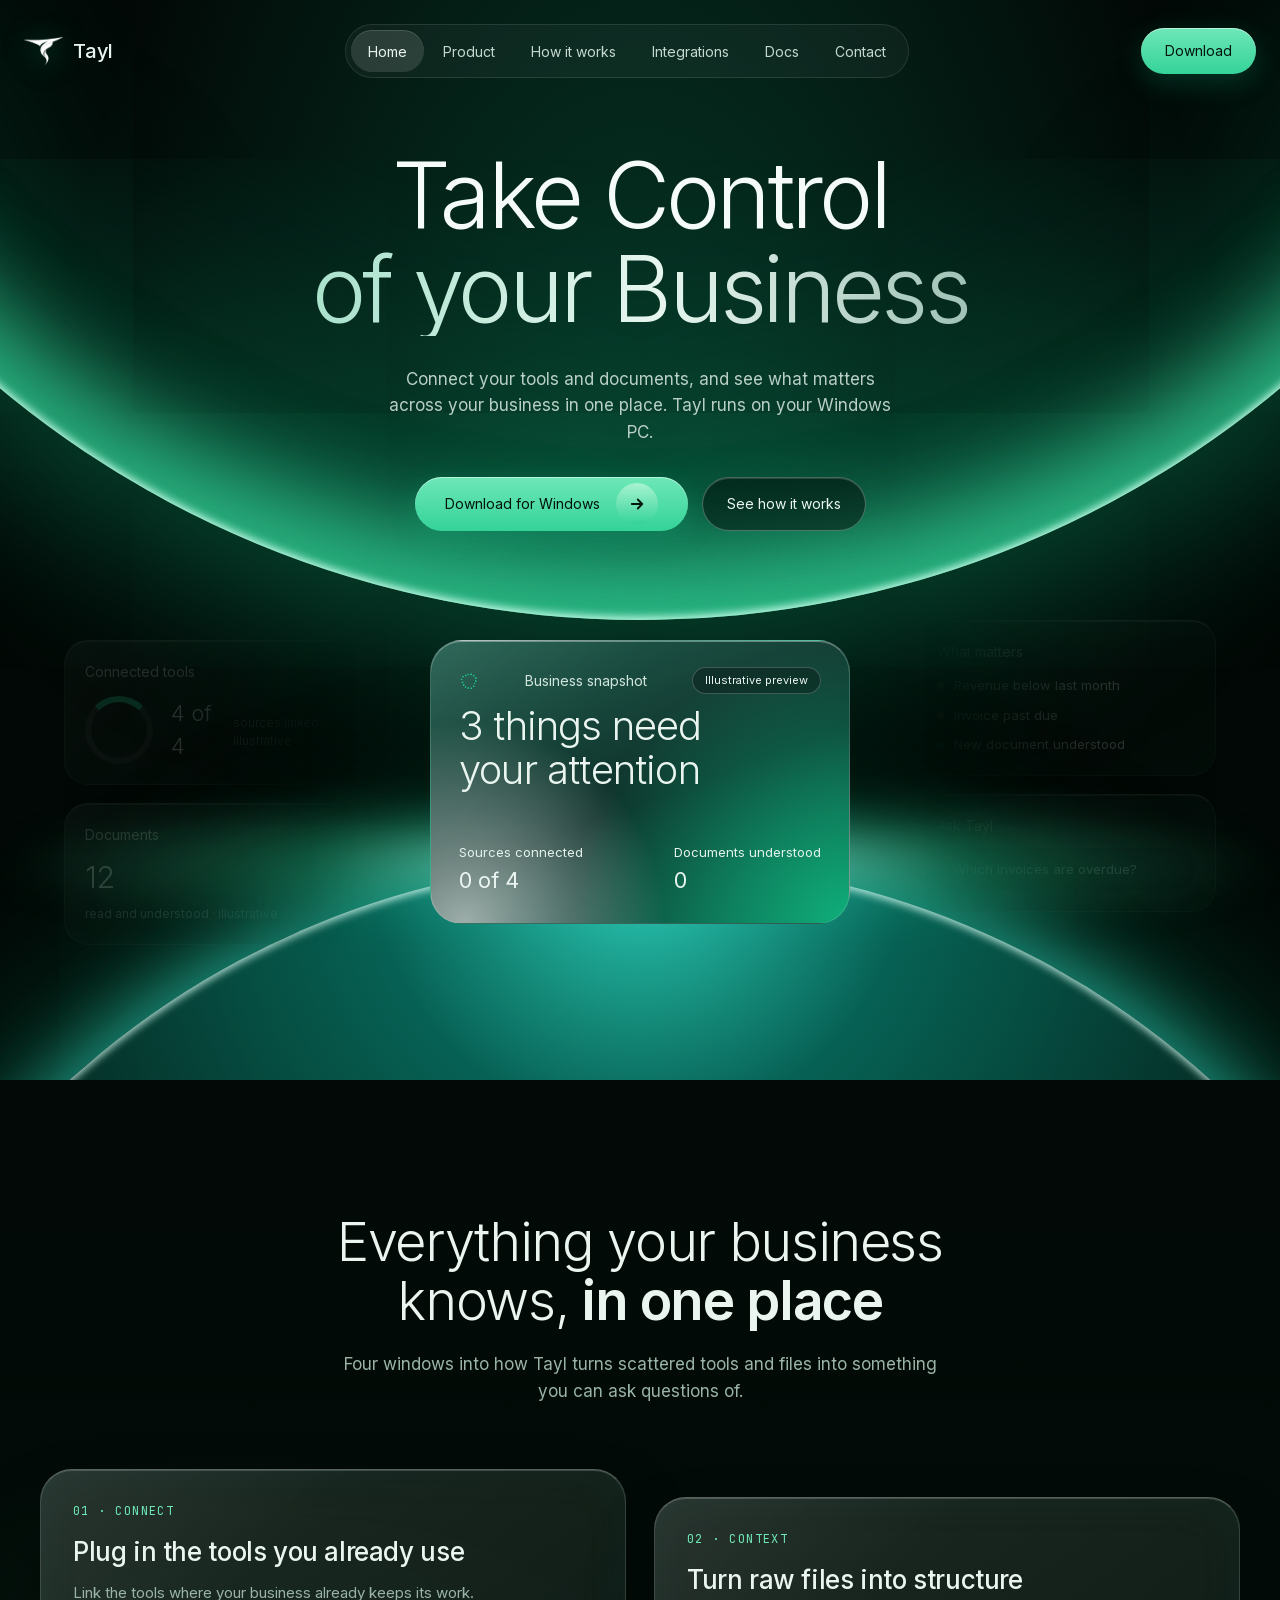
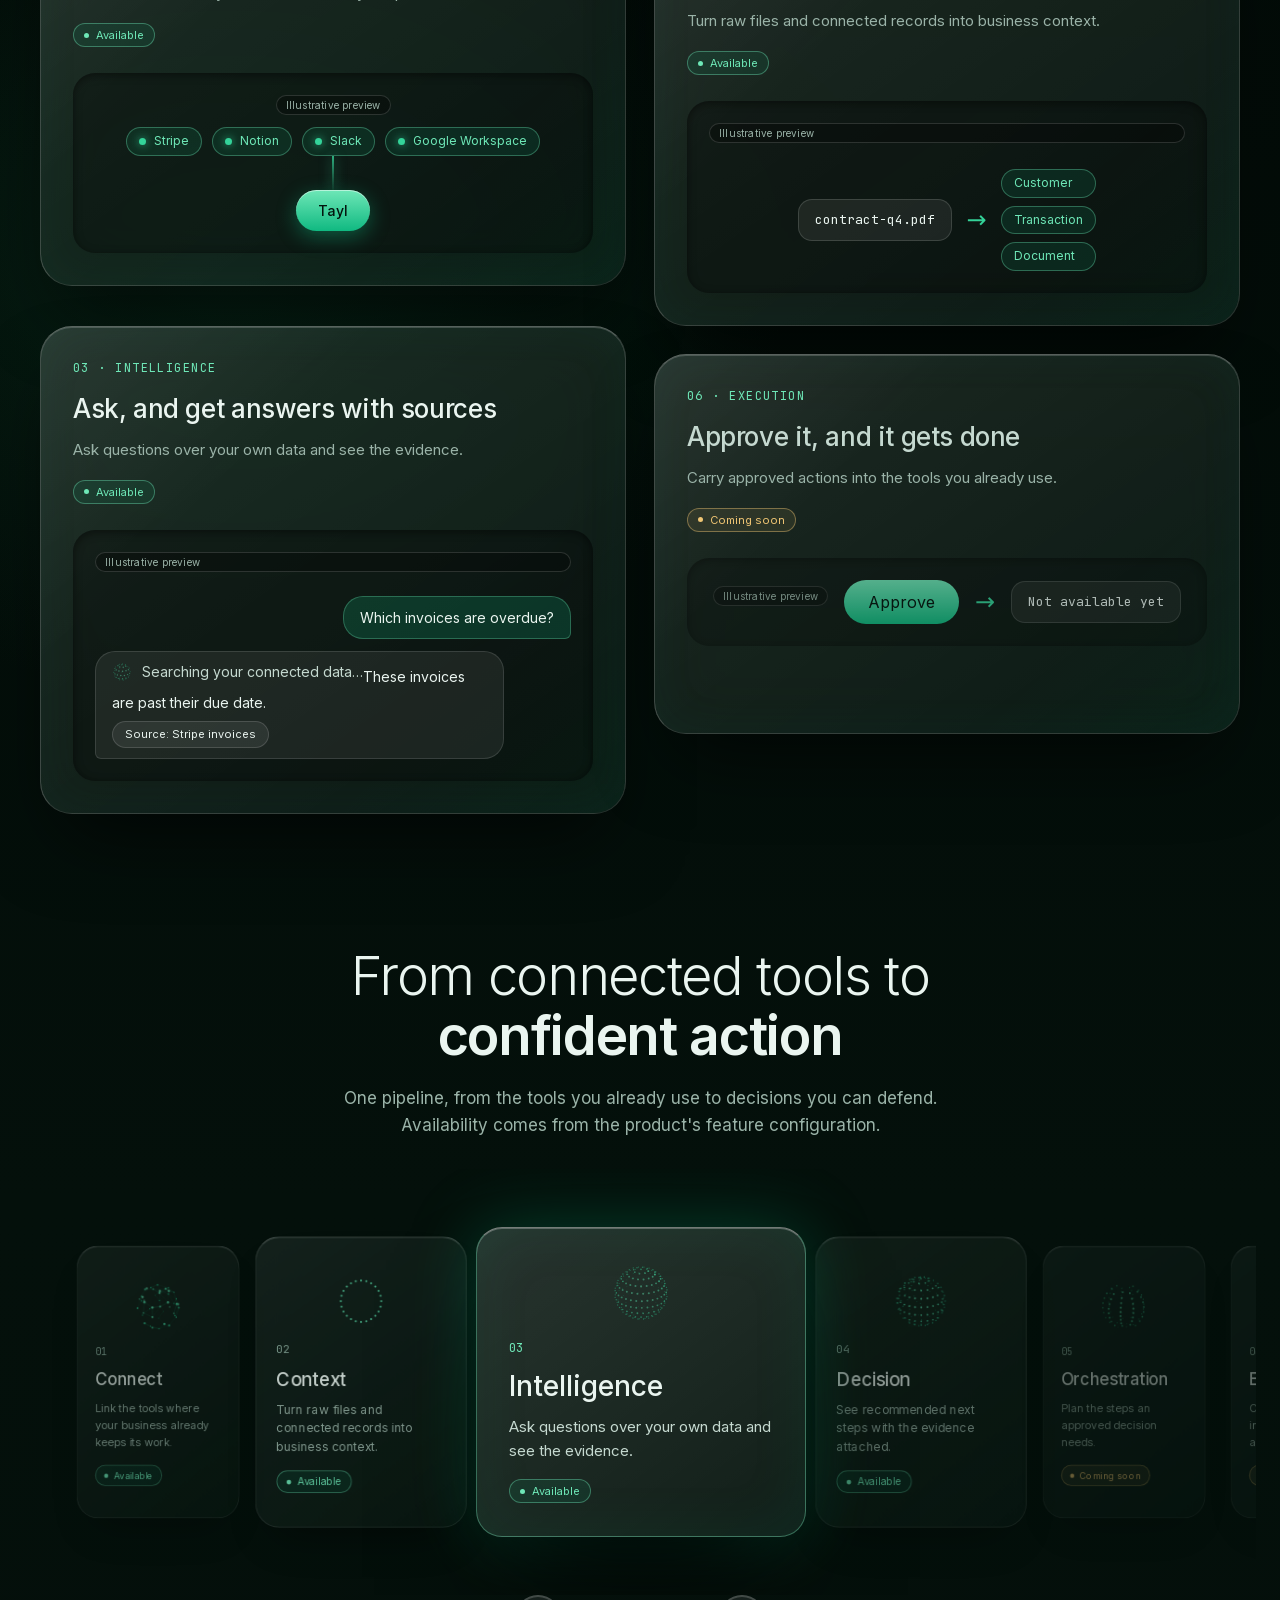
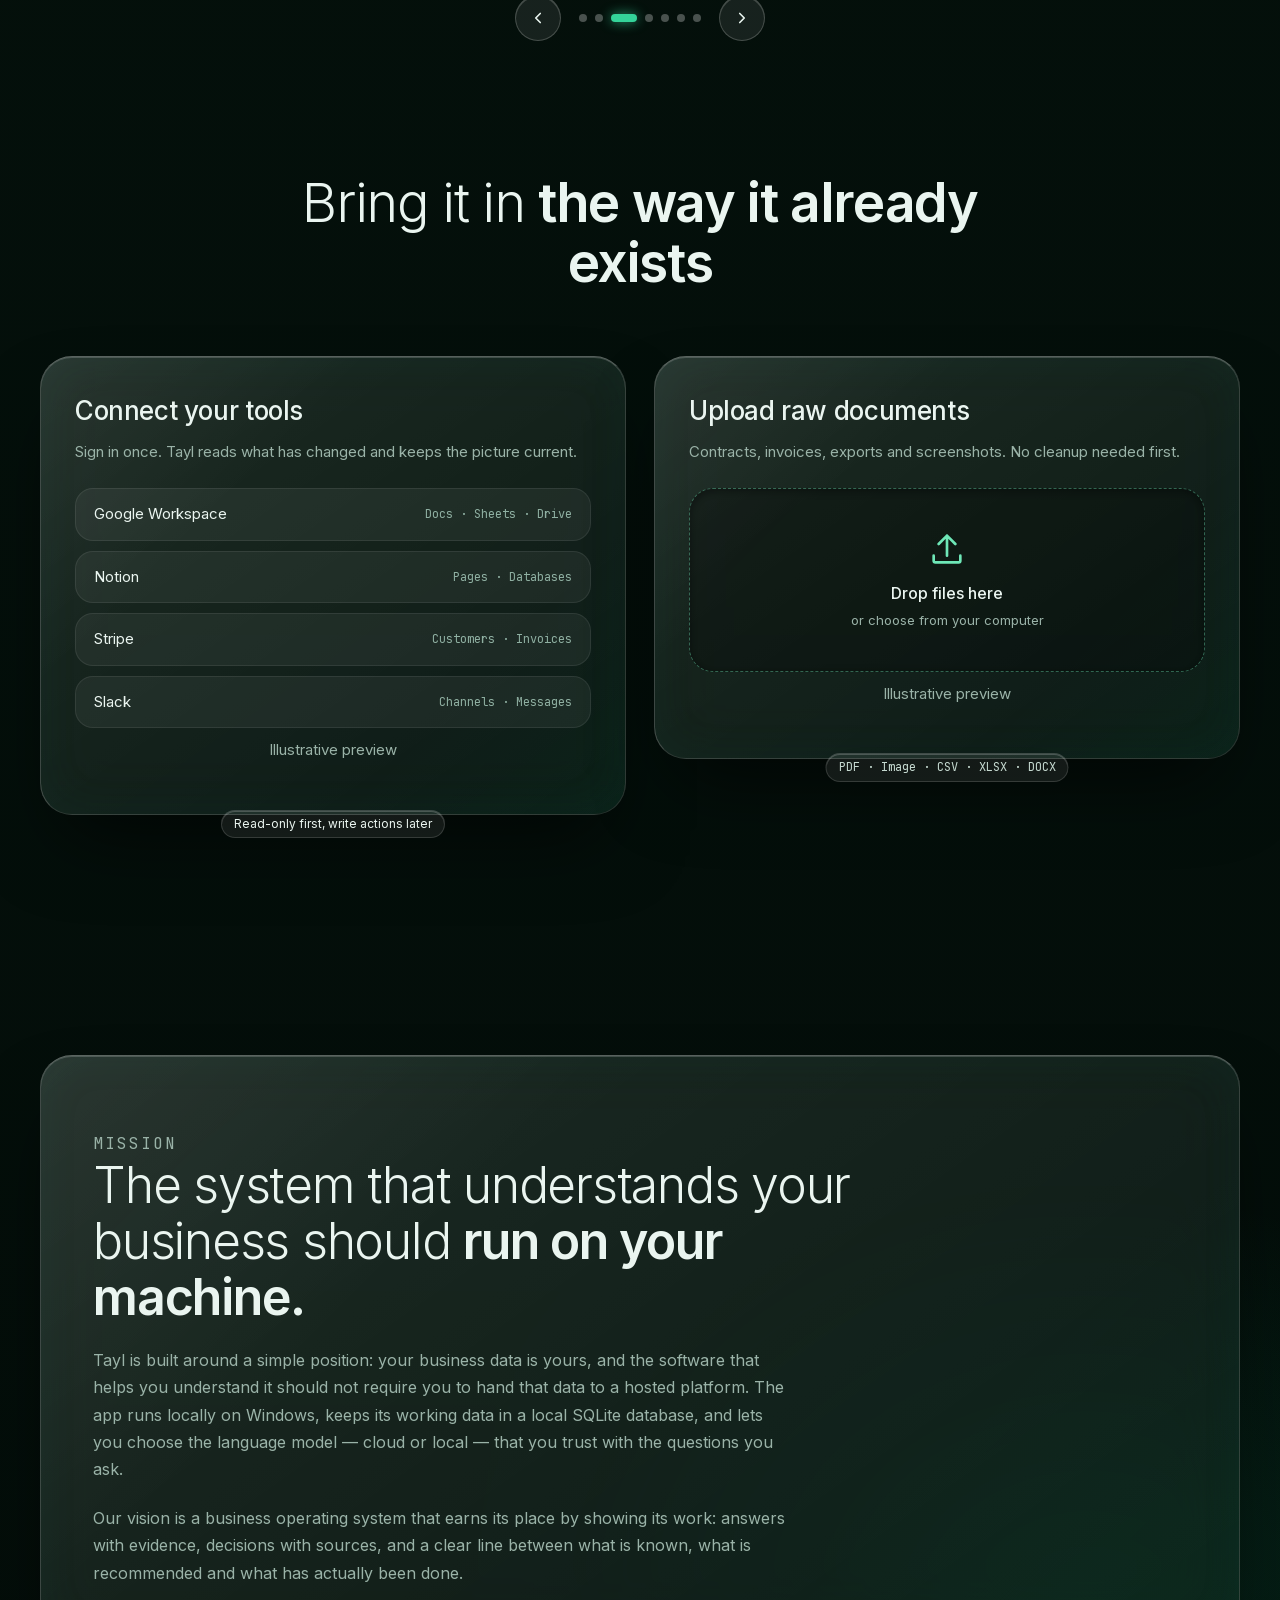
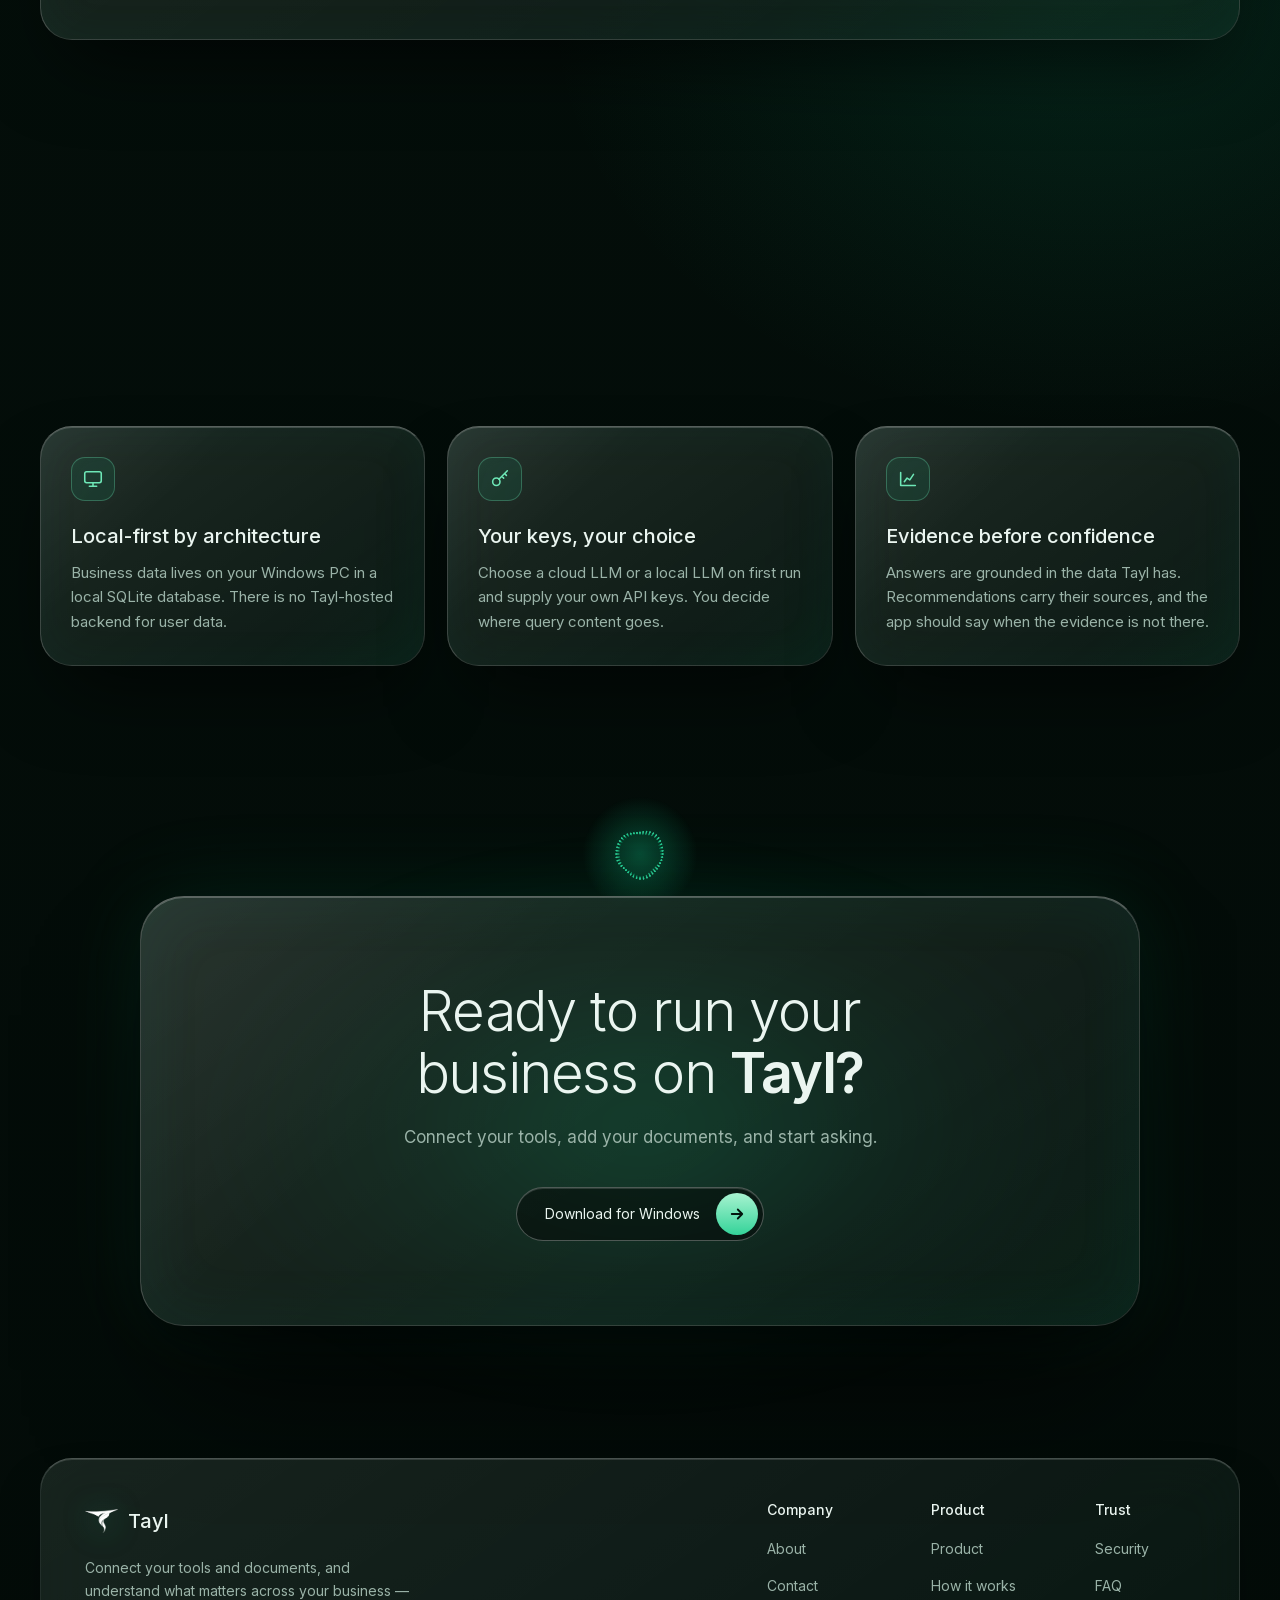
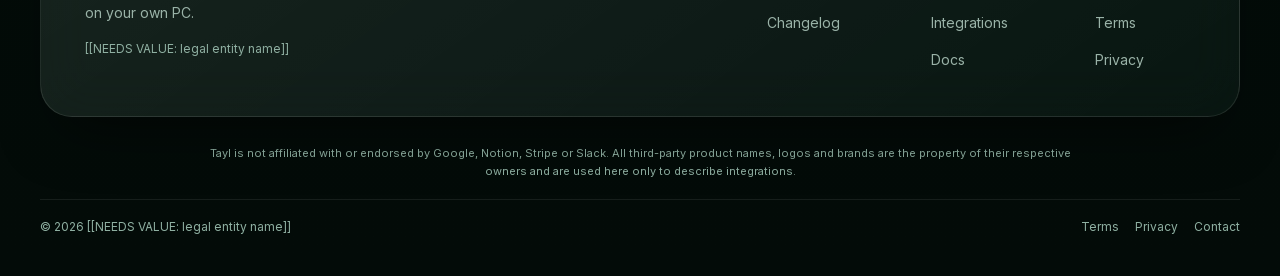
==== commit fa4e4da0: "Deploy site build from 82f7c22" ====
--- a/index.html
+++ b/index.html
@@ -1 +1 @@
-<!DOCTYPE html><html lang="en" class="_0bjUvq_variable yT9lVq_variable"><head><meta charSet="utf-8"/><meta name="viewport" content="width=device-width, initial-scale=1"/><link rel="preload" href="/_next/static/media/07c7676b89ed2778-s.p.2bn3s6zvc0dyp.woff2" as="font" crossorigin="" type="font/woff2"/><link rel="preload" href="/_next/static/media/53897e768d329f66-s.p.3t6q91iet4nsy.woff2" as="font" crossorigin="" type="font/woff2"/><link rel="preload" as="image" href="/tayl-logo-mark.png"/><link rel="stylesheet" href="/_next/static/chunks/07usffbejp4xw.css" data-precedence="next"/><link rel="preload" as="script" fetchPriority="low" href="/_next/static/chunks/2cy99g62ksls-.js"/><script src="/_next/static/chunks/2cjj6_kuijzr9.js" async=""></script><script src="/_next/static/chunks/38wna7vhf49b2.js" async=""></script><script src="/_next/static/chunks/442vfx08j-nf1.js" async=""></script><script src="/_next/static/chunks/turbopack-3-ry682tkyiqk.js" async=""></script><script src="/_next/static/chunks/1bi7x5td0u_f3.js" async=""></script><script src="/_next/static/chunks/0p9oeq57evo_q.js" async=""></script><script src="/_next/static/chunks/3k7w5_gj_jhl8.js" async=""></script><script src="/_next/static/chunks/24fjku2dnxh0z.js" async=""></script><script src="/_next/static/chunks/1b41gz3xdmkzc.js" async=""></script><script src="/_next/static/chunks/3husqg4p7gtsh.js" async=""></script><meta name="theme-color" content="#010503"/><meta name="color-scheme" content="dark"/><title>Tayl — a Business OS that runs on your PC</title><meta name="description" content="Connect your tools, add your documents, and ask questions over your own business data. Tayl runs locally on your Windows PC, with evidence-backed answers and no Tayl-hosted storage for your data."/><meta name="application-name" content="Tayl"/><link rel="canonical" href="https://www.tayl.in/"/><meta property="og:title" content="Tayl — a Business OS that runs on your PC"/><meta property="og:description" content="Connect your tools, add your documents, and ask questions over your own business data. Tayl runs locally on your Windows PC, with evidence-backed answers and no Tayl-hosted storage for your data."/><meta property="og:url" content="https://www.tayl.in/"/><meta property="og:site_name" content="Tayl"/><meta property="og:locale" content="en_GB"/><meta property="og:image" content="https://www.tayl.in/og.png"/><meta property="og:image:width" content="1200"/><meta property="og:image:height" content="630"/><meta property="og:image:alt" content="Tayl — a Business OS that runs on your PC — Tayl"/><meta property="og:type" content="website"/><meta name="twitter:card" content="summary_large_image"/><meta name="twitter:title" content="Tayl — a Business OS that runs on your PC"/><meta name="twitter:description" content="Connect your tools, add your documents, and ask questions over your own business data. Tayl runs locally on your Windows PC, with evidence-backed answers and no Tayl-hosted storage for your data."/><meta name="twitter:image" content="https://www.tayl.in/og.png"/><link rel="icon" href="/favicon.ico?favicon.13a0b25-iipy6.ico" sizes="48x48" type="image/x-icon"/><link rel="icon" href="/icon.png?icon.047p-jxouo-me.png" sizes="512x512" type="image/png"/><link rel="apple-touch-icon" href="/apple-icon.png?apple-icon.252szw-sd3a4i.png" sizes="180x180" type="image/png"/><meta name="next-size-adjust" content=""/><meta name="referrer" content="strict-origin-when-cross-origin"/><script src="/_next/static/chunks/0cz1d0mv5g_q7.js" noModule=""></script></head><body><div hidden=""><!--$--><!--/$--></div><a href="#main" class="skip-link">Skip to content</a><header class="site-header"><div class="nav-shell"><a class="nav-brand focus-ring" aria-label="Tayl home" href="/"><img alt="" aria-hidden="true" width="42" height="30" decoding="async" data-nimg="1" class="site-logo" style="color:transparent" src="/tayl-logo-mark.png"/><span>Tayl</span></a><nav class="nav-links" aria-label="Primary"><a class="nav-link focus-ring is-current" aria-current="page" href="/">Home</a><a class="nav-link focus-ring " href="/product/">Product</a><a class="nav-link focus-ring " href="/how-it-works/">How it works</a><a class="nav-link focus-ring " href="/integrations/">Integrations</a><a class="nav-link focus-ring " href="/docs/">Docs</a><a class="nav-link focus-ring " href="/contact/">Contact</a></nav><div class="nav-actions"><a class="pill-button pill-button--solid focus-ring  nav-download focus-ring" href="https://www.mediafire.com/file/8qnl97zwieaw5ee/Tayl_Setup_0.0.0.exe/file"><span>Download</span></a><button type="button" class="menu-toggle focus-ring" aria-expanded="false" aria-controls="mobile-navigation"><span class="sr-only">Open menu</span><span class="menu-icon " aria-hidden="true"><span></span><span></span></span></button></div></div><div id="mobile-navigation" class="mobile-panel" hidden="" aria-label="Mobile navigation"><nav aria-label="Mobile primary"><a class="mobile-link focus-ring is-current" aria-current="page" href="/">Home</a><a class="mobile-link focus-ring " href="/product/">Product</a><a class="mobile-link focus-ring " href="/how-it-works/">How it works</a><a class="mobile-link focus-ring " href="/integrations/">Integrations</a><a class="mobile-link focus-ring " href="/docs/">Docs</a><a class="mobile-link focus-ring " href="/contact/">Contact</a><a class="pill-button pill-button--solid focus-ring  mobile-download" href="/download/"><span>Download for Windows</span></a></nav></div></header><script type="application/ld+json">{"@context":"https://schema.org","@type":"SoftwareApplication","name":"Tayl","description":"Connect your tools, add your documents, and ask questions over your own business data. Tayl runs locally on your Windows PC, with evidence-backed answers and no Tayl-hosted storage for your data.","applicationCategory":"BusinessApplication","operatingSystem":"Windows","url":"https://www.tayl.in","softwareHelp":"https://www.tayl.in/docs","featureList":["Connect Google Workspace, Notion, Stripe and Slack","Upload PDF, image, CSV, XLSX and DOCX documents","Ask questions over local business data","Review recommendations with evidence"]}</script><main id="main"><header class="hero hero-intro" id="top"><div class="sphere sphere--top" aria-hidden="true"><span class="sphere-glow"></span><span class="sphere-rim"></span></div><div class="sphere-flare" aria-hidden="true"></div><div class="sphere sphere--bottom" aria-hidden="true"><span class="sphere-glow"></span><span class="sphere-rim"></span></div><div class="hero-side-intro" aria-hidden="true"><aside class="side-widget side-widget--left"><div class="glass-window glass-window--default"><div class="widget-title">Connected tools</div><div class="widget-ring"><span>4 of 4</span><small>sources linked · illustrative</small></div></div><div class="glass-window glass-window--default"><div class="widget-title">Documents</div><div class="widget-number">12</div><small>read and understood · illustrative</small></div></aside><aside class="side-widget side-widget--right"><div class="glass-window glass-window--default"><div class="widget-title">What matters</div><ul class="widget-list"><li><i class="dot dot--amber"></i>Revenue below last month</li><li><i class="dot dot--amber"></i>Invoice past due</li><li><i class="dot dot--green"></i>New document understood</li></ul></div><div class="glass-window glass-window--default"><div class="widget-title">Ask Tayl</div><div class="widget-input">Which invoices are overdue?</div></div></aside></div><div class="hero-copy"><h1><span class="hero-title-line hero-title-line--one">Take Control</span><em class="hero-title-line hero-title-line--two">of your Business</em></h1><p class="hero-subtitle-intro">Connect your tools and documents, and see what matters across your business in one place. Tayl runs on your Windows PC.</p><div class="hero-actions"><a class="pill-button pill-button--solid focus-ring pill-button--arrow hero-cta-primary" href="https://www.mediafire.com/file/8qnl97zwieaw5ee/Tayl_Setup_0.0.0.exe/file"><span>Download for Windows</span><span class="arrow-circle" aria-hidden="true"><svg width="18" height="18" viewBox="0 0 24 24" fill="none" stroke="currentColor" stroke-width="2.4" stroke-linecap="round" stroke-linejoin="round"><path d="M5 12h14M13 6l6 6-6 6"></path></svg></span></a><a class="pill-button pill-button--dark focus-ring  hero-cta-secondary" href="/how-it-works/"><span>See how it works</span></a></div></div><div class="hero-snapshot"><div class="glass-window glass-window--default hero-snapshot__inner"><div><div class="snapshot-topline"><div class="orb__box" style="width:20px;height:20px"><span class="orb__placeholder" style="width:20px;height:20px" aria-hidden="true"></span><canvas aria-label="Thinking…" style="width:20px;height:20px;display:block" aria-hidden="true"></canvas></div><span>Business snapshot</span><span class="chip chip--default">Illustrative preview</span></div><div class="snapshot-headline">3 things need<br/>your attention</div></div><div class="snapshot-stats"><div><span>Sources connected</span><strong>4<!-- --> of 4</strong></div><div><span>Documents understood</span><strong>12</strong></div></div></div></div></header><section id="product" class="section"><div class="container"><div class="reveal"><div class="section-heading section-heading--center"><h2>Everything your business knows, <strong>in one place</strong></h2><p class="section-heading__description">Four windows into how Tayl turns scattered tools and files into something you can ask questions of.</p></div></div><div class="bento-grid"><div class="reveal"><div class="glass-window glass-window--default bento-card"><div class="eyebrow">01<!-- --> · <!-- -->Connect</div><h3>Plug in the tools you already use</h3><p>Link the tools where your business already keeps its work.</p><span class="status-badge status-badge--available" data-status="available"><span class="status-dot" aria-hidden="true"></span>Available</span><div class="mock-well mock-connect"><span class="chip chip--default mock-label">Illustrative preview</span><div class="connect-chips"><span class="chip chip--green"><i class="dot dot--green"></i>Stripe</span><span class="chip chip--green"><i class="dot dot--green"></i>Notion</span><span class="chip chip--green"><i class="dot dot--green"></i>Slack</span><span class="chip chip--green"><i class="dot dot--green"></i>Google Workspace</span></div><span class="mock-connector" aria-hidden="true"></span><strong class="tayl-node">Tayl</strong></div></div></div><div class="reveal" style="transition-delay:80ms"><div class="glass-window glass-window--default bento-card  bento-card--offset"><div class="eyebrow">02<!-- --> · <!-- -->Context</div><h3>Turn raw files into structure</h3><p>Turn raw files and connected records into business context.</p><span class="status-badge status-badge--available" data-status="available"><span class="status-dot" aria-hidden="true"></span>Available</span><div class="mock-well mock-context"><span class="chip chip--default mock-label">Illustrative preview</span><span class="file-chip">contract-q4.pdf</span><span class="mock-arrow" aria-hidden="true">→</span><div class="entity-chips"><span class="chip chip--green">Customer</span><span class="chip chip--green">Transaction</span><span class="chip chip--green">Document</span></div></div></div></div><div class="reveal" style="transition-delay:160ms"><div class="glass-window glass-window--default bento-card"><div class="eyebrow">03<!-- --> · <!-- -->Intelligence</div><h3>Ask, and get answers with sources</h3><p>Ask questions over your own data and see the evidence.</p><span class="status-badge status-badge--available" data-status="available"><span class="status-dot" aria-hidden="true"></span>Available</span><div class="mock-well mock-chat"><span class="chip chip--default mock-label">Illustrative preview</span><div class="chat-bubble chat-bubble--question">Which invoices are overdue?</div><div class="chat-bubble chat-bubble--answer"><div class="orb-thinking-line"><div class="orb__box" style="width:20px;height:20px"><span class="orb__placeholder" style="width:20px;height:20px" aria-hidden="true"></span><canvas role="img" aria-label="Intelligence stage: searching your data" style="width:20px;height:20px;display:block"></canvas></div><span>Searching your connected data…</span></div>These invoices are past their due date.<span class="chip chip--default">Source: Stripe invoices</span></div></div></div></div><div class="reveal" style="transition-delay:240ms"><div class="glass-window glass-window--default bento-card bento-card--roadmap bento-card--offset"><div class="eyebrow">06<!-- --> · <!-- -->Execution</div><h3>Approve it, and it gets done</h3><p>Carry approved actions into the tools you already use.</p><span class="status-badge status-badge--coming-soon" data-status="coming-soon"><span class="status-dot" aria-hidden="true"></span>Coming soon</span><div class="mock-well mock-execution"><span class="chip chip--default mock-label">Illustrative preview</span><button type="button" disabled="" class="disabled-approve">Approve</button><span class="mock-arrow" aria-hidden="true">→</span><span class="sent-chip">Not available yet</span></div></div></div></div></div></section><section id="how-it-works" class="section"><div class="container container--wide"><div class="reveal"><div class="section-heading section-heading--center"><h2>From connected tools to <strong>confident action</strong></h2><p class="section-heading__description">One pipeline, from the tools you already use to decisions you can defend. Availability comes from the product&#x27;s feature configuration.</p></div></div><div class="reveal" style="transition-delay:100ms"><div><div class="pipeline-track" role="region" aria-roledescription="carousel" aria-label="Tayl pipeline, seven stages" tabindex="0"><div class="pipeline-cards"><button type="button" class="pipeline-card " aria-pressed="false"><div class="pipeline-orb"><div class="orb__box" style="width:64px;height:64px"><span class="orb__placeholder" style="width:64px;height:64px" aria-hidden="true"></span><canvas role="img" aria-label="Connect stage: connecting" style="width:64px;height:64px;display:block"></canvas></div></div><span class="pipeline-number">01</span><span class="pipeline-name">Connect</span><span class="pipeline-description">Link the tools where your business already keeps its work.</span><span class="status-badge status-badge--available" data-status="available"><span class="status-dot" aria-hidden="true"></span>Available</span></button><button type="button" class="pipeline-card " aria-pressed="false"><div class="pipeline-orb"><div class="orb__box" style="width:64px;height:64px"><span class="orb__placeholder" style="width:64px;height:64px" aria-hidden="true"></span><canvas role="img" aria-label="Context stage: shaping" style="width:64px;height:64px;display:block"></canvas></div></div><span class="pipeline-number">02</span><span class="pipeline-name">Context</span><span class="pipeline-description">Turn raw files and connected records into business context.</span><span class="status-badge status-badge--available" data-status="available"><span class="status-dot" aria-hidden="true"></span>Available</span></button><button type="button" class="pipeline-card is-active" aria-pressed="true"><div class="pipeline-orb"><div class="orb__box" style="width:64px;height:64px"><span class="orb__placeholder" style="width:64px;height:64px" aria-hidden="true"></span><canvas role="img" aria-label="Intelligence stage: searching" style="width:64px;height:64px;display:block"></canvas></div></div><span class="pipeline-number">03</span><span class="pipeline-name">Intelligence</span><span class="pipeline-description">Ask questions over your own data and see the evidence.</span><span class="status-badge status-badge--available" data-status="available"><span class="status-dot" aria-hidden="true"></span>Available</span></button><button type="button" class="pipeline-card " aria-pressed="false"><div class="pipeline-orb"><div class="orb__box" style="width:64px;height:64px"><span class="orb__placeholder" style="width:64px;height:64px" aria-hidden="true"></span><canvas role="img" aria-label="Decision stage: solving" style="width:64px;height:64px;display:block"></canvas></div></div><span class="pipeline-number">04</span><span class="pipeline-name">Decision</span><span class="pipeline-description">See recommended next steps with the evidence attached.</span><span class="status-badge status-badge--available" data-status="available"><span class="status-dot" aria-hidden="true"></span>Available</span></button><button type="button" class="pipeline-card " aria-pressed="false"><div class="pipeline-orb"><div class="orb__box" style="width:64px;height:64px"><span class="orb__placeholder" style="width:64px;height:64px" aria-hidden="true"></span><canvas role="img" aria-label="Orchestration stage: weaving" style="width:64px;height:64px;display:block"></canvas></div></div><span class="pipeline-number">05</span><span class="pipeline-name">Orchestration</span><span class="pipeline-description">Plan the steps an approved decision needs.</span><span class="status-badge status-badge--coming-soon" data-status="coming-soon"><span class="status-dot" aria-hidden="true"></span>Coming soon</span></button><button type="button" class="pipeline-card " aria-pressed="false"><div class="pipeline-orb"><div class="orb__box" style="width:64px;height:64px"><span class="orb__placeholder" style="width:64px;height:64px" aria-hidden="true"></span><canvas role="img" aria-label="Execution stage: working" style="width:64px;height:64px;display:block"></canvas></div></div><span class="pipeline-number">06</span><span class="pipeline-name">Execution</span><span class="pipeline-description">Carry approved actions into the tools you already use.</span><span class="status-badge status-badge--coming-soon" data-status="coming-soon"><span class="status-dot" aria-hidden="true"></span>Coming soon</span></button><button type="button" class="pipeline-card " aria-pressed="false"><div class="pipeline-orb"><div class="orb__box" style="width:64px;height:64px"><span class="orb__placeholder" style="width:64px;height:64px" aria-hidden="true"></span><canvas role="img" aria-label="Feedback stage: listening" style="width:64px;height:64px;display:block"></canvas></div></div><span class="pipeline-number">07</span><span class="pipeline-name">Feedback</span><span class="pipeline-description">Keep the picture current as outcomes arrive.</span><span class="status-badge status-badge--coming-soon" data-status="coming-soon"><span class="status-dot" aria-hidden="true"></span>Coming soon</span></button></div></div><div class="pipeline-controls"><button type="button" class="arrow-button focus-ring" aria-label="Previous stage"><svg width="18" height="18" viewBox="0 0 24 24" fill="none" stroke="currentColor" stroke-width="2.2" stroke-linecap="round" stroke-linejoin="round" aria-hidden="true"><path d="M15 6l-6 6 6 6"></path></svg></button><div class="pipeline-dots" aria-hidden="true"><span class=""></span><span class=""></span><span class="is-active"></span><span class=""></span><span class=""></span><span class=""></span><span class=""></span></div><button type="button" class="arrow-button focus-ring" aria-label="Next stage"><svg width="18" height="18" viewBox="0 0 24 24" fill="none" stroke="currentColor" stroke-width="2.2" stroke-linecap="round" stroke-linejoin="round" aria-hidden="true"><path d="M9 6l6 6-6 6"></path></svg></button><p class="sr-only" aria-live="polite">Active stage <!-- -->03<!-- -->: <!-- -->Intelligence<!-- -->, <!-- -->available<!-- -->.</p></div></div></div></div></section><section id="integrations" class="section"><div class="container"><div class="reveal"><div class="section-heading section-heading--center"><h2>Bring it in <strong>the way it already exists</strong></h2></div></div><div class="source-grid"><div class="reveal"><div class="glass-window glass-window--default source-window"><h3>Connect your tools</h3><p>Sign in once. Tayl reads what has changed and keeps the picture current.</p><div class="source-list"><div class="source-row"><span>Google Workspace</span><code>Docs · Sheets · Drive</code></div><div class="source-row"><span>Notion</span><code>Pages · Databases</code></div><div class="source-row"><span>Stripe</span><code>Customers · Invoices</code></div><div class="source-row"><span>Slack</span><code>Channels · Messages</code></div></div><span class="chip chip--default hanging-chip">Read-only first, write actions later</span><p class="mock-caption">Illustrative preview</p></div></div><div class="reveal" style="transition-delay:100ms"><div class="glass-window glass-window--default source-window"><h3>Upload raw documents</h3><p>Contracts, invoices, exports and screenshots. No cleanup needed first.</p><div class="upload-well"><svg width="40" height="40" viewBox="0 0 24 24" fill="none" stroke="currentColor" stroke-width="1.6" stroke-linecap="round" stroke-linejoin="round" aria-hidden="true"><path d="M12 16V4M7 9l5-5 5 5M4 16v3a1 1 0 001 1h14a1 1 0 001-1v-3"></path></svg><strong>Drop files here</strong><span>or choose from your computer</span></div><span class="chip chip--mono hanging-chip">PDF · Image · CSV · XLSX · DOCX</span><p class="mock-caption">Illustrative preview</p></div></div></div></div></section><section class="section"><div class="container"><div class="reveal"><div class="glass-window glass-window--default mission-window"><p class="eyebrow">Mission</p><h2>The system that understands your business should <strong>run on your machine.</strong></h2><p>Tayl is built around a simple position: your business data is yours, and the software that helps you understand it should not require you to hand that data to a hosted platform. The app runs locally on Windows, keeps its working data in a local SQLite database, and lets you choose the language model — cloud or local — that you trust with the questions you ask.</p><p>Our vision is a business operating system that earns its place by showing its work: answers with evidence, decisions with sources, and a clear line between what is known, what is recommended and what has actually been done.</p></div></div></div></section><section class="section"><div class="container"><div class="reveal"><div class="section-heading section-heading--center"><p class="eyebrow">Why Tayl</p><h2>Built for owners who want <strong>their business back</strong></h2><p class="section-heading__description">Three commitments that shape the product, not three marketing adjectives.</p></div></div><div class="why-grid"><div class="reveal"><div class="glass-window glass-window--default why-card"><span class="why-card__icon"><svg width="22" height="22" viewBox="0 0 24 24" fill="none" stroke="currentColor" stroke-width="1.7" stroke-linecap="round" stroke-linejoin="round" aria-hidden="true"><rect x="3" y="4" width="18" height="12" rx="2"></rect><path d="M8 20h8M12 16v4"></path></svg></span><h3>Local-first by architecture</h3><p>Business data lives on your Windows PC in a local SQLite database. There is no Tayl-hosted backend for user data.</p></div></div><div class="reveal" style="transition-delay:90ms"><div class="glass-window glass-window--default why-card"><span class="why-card__icon"><svg width="22" height="22" viewBox="0 0 24 24" fill="none" stroke="currentColor" stroke-width="1.7" stroke-linecap="round" stroke-linejoin="round" aria-hidden="true"><circle cx="8" cy="15" r="4"></circle><path d="M10.8 12.2 20 3M17 6l2 2M14 9l2 2"></path></svg></span><h3>Your keys, your choice</h3><p>Choose a cloud LLM or a local LLM on first run and supply your own API keys. You decide where query content goes.</p></div></div><div class="reveal" style="transition-delay:180ms"><div class="glass-window glass-window--default why-card"><span class="why-card__icon"><svg width="22" height="22" viewBox="0 0 24 24" fill="none" stroke="currentColor" stroke-width="1.7" stroke-linecap="round" stroke-linejoin="round" aria-hidden="true"><path d="M4 19V5M4 19h16"></path><path d="M8 15l3-4 3 2 4-6"></path></svg></span><h3>Evidence before confidence</h3><p>Answers are grounded in the data Tayl has. Recommendations carry their sources, and the app should say when the evidence is not there.</p></div></div></div></div></section><section class="section"><div class="container final-section"><div class="cta-halo" aria-hidden="true"></div><div class="orb-final"><div class="orb__box" style="width:64px;height:64px" data-orb-glow=""><span class="orb__placeholder" style="width:64px;height:64px" aria-hidden="true"></span><canvas role="img" aria-label="Tayl is ready when you are" style="width:64px;height:64px;display:block"></canvas></div></div><div class="reveal"><div class="glass-window glass-window--default final-window"><h2>Ready to run your business on <strong>Tayl?</strong></h2><p>Connect your tools, add your documents, and start asking.</p><a class="pill-button pill-button--dark focus-ring pill-button--arrow final-cta" href="https://www.mediafire.com/file/8qnl97zwieaw5ee/Tayl_Setup_0.0.0.exe/file"><span>Download for Windows</span><span class="arrow-circle" aria-hidden="true"><svg width="18" height="18" viewBox="0 0 24 24" fill="none" stroke="currentColor" stroke-width="2.4" stroke-linecap="round" stroke-linejoin="round"><path d="M5 12h14M13 6l6 6-6 6"></path></svg></span></a></div></div></div></section></main><!--$--><!--/$--><footer class="site-footer"><div class="container"><div class="footer-window"><div class="footer-intro"><a class="nav-brand focus-ring" aria-label="Tayl home" href="/"><img alt="" aria-hidden="true" loading="lazy" width="45" height="32" decoding="async" data-nimg="1" class="site-logo" style="color:transparent" src="/tayl-logo-mark.png"/><span>Tayl</span></a><p>Connect your tools and documents, and understand what matters across your business — on your own PC.</p><p class="footer-company">[[NEEDS VALUE: legal entity name]]</p></div><div class="footer-columns"><div><strong>Company</strong><a class="focus-ring" href="/about/">About</a><a class="focus-ring" href="/contact/">Contact</a><a class="focus-ring" href="/changelog/">Changelog</a></div><div><strong>Product</strong><a class="focus-ring" href="/product/">Product</a><a class="focus-ring" href="/how-it-works/">How it works</a><a class="focus-ring" href="/integrations/">Integrations</a><a class="focus-ring" href="/docs/">Docs</a></div><div><strong>Trust</strong><a class="focus-ring" href="/security/">Security</a><a class="focus-ring" href="/faq/">FAQ</a><a class="focus-ring" href="/terms/">Terms</a><a class="focus-ring" href="/privacy/">Privacy</a></div></div></div><div class="footer-meta"><p class="footer-disclaimer">Tayl is not affiliated with or endorsed by Google, Notion, Stripe or Slack. All third-party product names, logos and brands are the property of their respective owners and are used here only to describe integrations.</p><div class="footer-meta-row"><p>© <!-- -->2026<!-- --> <!-- -->[[NEEDS VALUE: legal entity name]]</p><div class="footer-small-links"><a class="focus-ring" href="/terms/">Terms</a><a class="focus-ring" href="/privacy/">Privacy</a><a class="focus-ring" href="/contact/">Contact</a></div></div></div></div></footer><noscript><style>.reveal{opacity:1 !important;transform:none !important}</style></noscript><script id="_R_">(globalThis["TURBOPACK"] || (globalThis["TURBOPACK"] = [])).push({"otherChunks":["static/chunks/2cy99g62ksls-.js","static/chunks/2cjj6_kuijzr9.js","static/chunks/38wna7vhf49b2.js","static/chunks/442vfx08j-nf1.js"],"runtimeModuleIds":[94814]});</script><script src="/_next/static/chunks/2cy99g62ksls-.js" async=""></script><script>(self.__next_f=self.__next_f||[]).push([0])</script><script>self.__next_f.push([1,"1:\"$Sreact.fragment\"\n2:\"/_next/static/chunks/1bi7x5td0u_f3.js\"\n3:\"/_next/static/chunks/0p9oeq57evo_q.js\"\n4:I[19250,[\"$2\",\"$3\"],\"SiteHeader\"]\n5:I[73946,[\"$2\",\"$3\"],\"default\"]\n6:\"/_next/static/chunks/3k7w5_gj_jhl8.js\"\n7:I[836,[\"$2\",\"$3\",\"$6\"],\"default\"]\n8:I[45514,[\"$2\",\"$3\"],\"default\"]\n9:\"/_next/static/chunks/24fjku2dnxh0z.js\"\na:I[29993,[\"$2\",\"$3\",\"$9\"],\"Orb\"]\nb:I[42367,[\"$2\",\"$3\",\"$9\"],\"\"]\nc:I[6353,[\"$2\",\"$3\"],\"Image\"]\n13:\"/_next/static/chunks/1b41gz3xdmkzc.js\"\n14:I[66083,[\"$2\",\"$3\",\"$13\"],\"default\"]\n:HL[\"/_next/static/chunks/07usffbejp4xw.css\",\"style\"]\n:HL[\"/_next/static/media/07c7676b89ed2778-s.p.2bn3s6zvc0dyp.woff2\",\"font\",{\"crossOrigin\":\"\",\"type\":\"font/woff2\"}]\n:HL[\"/_next/static/media/53897e768d329f66-s.p.3t6q91iet4nsy.woff2\",\"font\",{\"crossOrigin\":\"\",\"type\":\"font/woff2\"}]\n10:[[\"children\",{\"s\":\"__PAGE__\",\"h\":512,\"d\":{\"r\":\"$L11\",\"p\":false,\"v\":null}}]]\n0:{\"P\":null,\"c\":[\"\",\"\"],\"q\":\"\",\"i\":false,\"t\":{\"t\":{\"s\":\"\",\"h\":528,\"d\":{\"r\":[\"$\",\"$1\",\"c\",{\"children\":[[[\"$\",\"link\",\"0\",{\"rel\":\"stylesheet\",\"href\":\"/_next/static/chunks/07usffbejp4xw.css\",\"precedence\":\"next\",\"crossOrigin\":\"$undefined\",\"nonce\":\"$undefined\"}],[\"$\",\"script\",\"script-0\",{\"src\":\"/_next/static/chunks/1bi7x5td0u_f3.js\",\"async\":true,\"nonce\":\"$undefined\"}],[\"$\",\"script\",\"script-1\",{\"src\":\"/_next/static/chunks/0p9oeq57evo_q.js\",\"async\":true,\"nonce\":\"$undefined\"}]],[\"$\",\"html\",null,{\"lang\":\"en\",\"className\":\"_0bjUvq_variable yT9lVq_variable\",\"children\":[\"$\",\"body\",null,{\"children\":[[\"$\",\"a\",null,{\"href\":\"#main\",\"className\":\"skip-link\",\"children\":\"Skip to content\"}],[\"$\",\"$L4\",null,{}],[\"$\",\"$L5\",null,{\"parallelRouterKey\":\"children\",\"error\":\"$7\",\"errorStyles\":[],\"errorScripts\":[[\"$\",\"script\",\"script-0\",{\"src\":\"/_next/static/chunks/3k7w5_gj_jhl8.js\",\"async\":true,\"nonce\":\"$undefined\"}]],\"template\":[\"$\",\"$L8\",null,{}],\"templateStyles\":\"$undefined\",\"templateScripts\":\"$undefined\",\"notFound\":[[\"$\",\"main\",null,{\"id\":\"main\",\"children\":[\"$\",\"section\",null,{\"className\":\"error-page\",\"children\":[[\"$\",\"div\",null,{\"className\":\"error-page__glow\",\"aria-hidden\":\"true\"}],[\"$\",\"div\",null,{\"className\":\"container\",\"children\":[[\"$\",\"div\",null,{\"className\":\"error-orb\",\"children\":[\"$\",\"$La\",null,{\"state\":\"searching\",\"size\":\"lg\",\"paused\":false,\"label\":\"Searching for the page\",\"decorative\":false}]}],[\"$\",\"p\",null,{\"className\":\"eyebrow\",\"children\":\"404\"}],[\"$\",\"h1\",null,{\"children\":\"This page is not here.\"}],[\"$\",\"p\",null,{\"children\":\"The link may be old, mistyped or pointing at something that has not been published yet. The home page and the documentation are good places to pick the thread back up.\"}],[\"$\",\"div\",null,{\"className\":\"error-page__actions\",\"children\":[[\"$\",\"$Lb\",null,{\"className\":\"pill-button pill-button--solid focus-ring pill-button--arrow\",\"href\":\"/\",\"children\":[[\"$\",\"span\",null,{\"children\":\"Back to home\"}],[\"$\",\"span\",null,{\"className\":\"arrow-circle\",\"aria-hidden\":\"true\",\"children\":[\"$\",\"svg\",null,{\"width\":\"18\",\"height\":\"18\",\"viewBox\":\"0 0 24 24\",\"fill\":\"none\",\"stroke\":\"currentColor\",\"strokeWidth\":\"2.4\",\"strokeLinecap\":\"round\",\"strokeLinejoin\":\"round\",\"children\":[\"$\",\"path\",null,{\"d\":\"M5 12h14M13 6l6 6-6 6\"}]}]}]]}],[\"$\",\"$Lb\",null,{\"className\":\"pill-button pill-button--dark focus-ring\",\"href\":\"/docs\",\"children\":[[\"$\",\"span\",null,{\"children\":\"Read the docs\"}],null]}]]}],[\"$\",\"p\",null,{\"className\":\"small muted\",\"style\":{\"marginTop\":22},\"children\":[\"Looking for the download? \",[\"$\",\"$Lb\",null,{\"href\":\"/download\",\"children\":\"Get Tayl for Windows\"}],\".\"]}]]}]]}]}],[]],\"forbidden\":\"$undefined\",\"unauthorized\":\"$undefined\"}],[\"$\",\"footer\",null,{\"className\":\"site-footer\",\"children\":[\"$\",\"div\",null,{\"className\":\"container\",\"children\":[[\"$\",\"div\",null,{\"className\":\"footer-window\",\"children\":[[\"$\",\"div\",null,{\"className\":\"footer-intro\",\"children\":[[\"$\",\"$Lb\",null,{\"href\":\"/\",\"className\":\"nav-brand focus-ring\",\"aria-label\":\"Tayl home\",\"children\":[[\"$\",\"$Lc\",null,{\"src\":\"/tayl-logo-mark.png\",\"alt\":\"\",\"aria-hidden\":\"true\",\"width\":45,\"height\":32,\"priority\":false,\"className\":\"site-logo\",\"sizes\":\"45px\"}],[\"$\",\"span\",null,{\"children\":\"Tayl\"}]]}],[\"$\",\"p\",null,{\"children\":\"Connect your tools and documents, and understand what matters across your business — on your own PC.\"}],[\"$\",\"p\",null,{\"className\":\"footer-company\",\"children\":[\"[[NEEDS VALUE: legal entity name]]\",null]}]]}],[\"$\",\"div\",null,{\"className\":\"footer-columns\",\"children\":[[\"$\",\"div\",\"Company\",{\"children\":[[\"$\",\"strong\",null,{\"children\":\"Company\"}],[[\"$\",\"$Lb\",\"/about\",{\"href\":\"/about\",\"className\":\"focus-ring\",\"children\":\"About\"}],[\"$\",\"$Lb\",\"/contact\",{\"href\":\"/contact\",\"className\":\"focus-ring\",\"children\":\"Contact\"}],[\"$\",\"$Lb\",\"/changelog\",{\"href\":\"/changelog\",\"className\":\"focus-ring\",\"children\":\"Changelog\"}]]]}],[\"$\",\"div\",\"Product\",{\"children\":[[\"$\",\"strong\",null,{\"children\":\"Product\"}],[[\"$\",\"$Lb\",\"/product\",{\"href\":\"/product\",\"className\":\"focus-ring\",\"children\":\"Product\"}],[\"$\",\"$Lb\",\"/how-it-works\",{\"href\":\"/how-it-works\",\"className\":\"focus-ring\",\"children\":\"How it works\"}],[\"$\",\"$Lb\",\"/integrations\",{\"href\":\"/integrations\",\"className\":\"focus-ring\",\"children\":\"Integrations\"}],[\"$\",\"$Lb\",\"/docs\",{\"href\":\"/docs\",\"className\":\"focus-ring\",\"children\":\"Docs\"}]]]}],[\"$\",\"div\",\"Trust\",{\"children\":[[\"$\",\"strong\",null,{\"children\":\"Trust\"}],[[\"$\",\"$Lb\",\"/security\",{\"href\":\"/security\",\"className\":\"focus-ring\",\"children\":\"Security\"}],[\"$\",\"$Lb\",\"/faq\",{\"href\":\"/faq\",\"className\":\"focus-ring\",\"children\":\"FAQ\"}],[\"$\",\"$Lb\",\"/terms\",{\"href\":\"/terms\",\"className\":\"focus-ring\",\"children\":\"Terms\"}],[\"$\",\"$Lb\",\"/privacy\",{\"href\":\"/privacy\",\"className\":\"focus-ring\",\"children\":\"Privacy\"}]]]}]]}]]}],[\"$\",\"div\",null,{\"className\":\"footer-meta\",\"children\":[[\"$\",\"p\",null,{\"className\":\"footer-disclaimer\",\"children\":\"Tayl is not affiliated with or endorsed by Google, Notion, Stripe or Slack. All third-party product names, logos and brands are the property of their respective owners and are used here only to describe integrations.\"}],\"$Ld\"]}]]}]}],\"$Le\",\"$Lf\",null]}]}]]}],\"p\":false,\"v\":null},\"c\":\"$Q10\"},\"h\":{\"r\":\"$L12\",\"p\":false,\"v\":null}},\"m\":\"$undefined\",\"G\":[\"$14\",[\"$L15\"]],\"S\":true,\"r\":\"$undefined\",\"s\":\"$undefined\",\"a\":\"$undefined\",\"l\":\"$undefined\",\"p\":\"$undefined\",\"d\":\"$undefined\",\"b\":\"CLzX_5EQxFfVW55dtwSK4\"}\n17:\"/_next/static/chunks/3husqg4p7gtsh.js\"\n18:I[9155,[\"$2\",\"$3\",\"$17\"],\"LandingPage\"]\n19:I[247,[\"$2\",\"$3\"],\"OutletBoundary\"]\n1a:\"$Sreact.suspense\"\n1c:\"ViewportBoundary\"\n1d:I[247,[\"$2\",\"$3\"],\"$1c\"]\n1f:\"MetadataBoundary\"\n20:I[247,[\"$2\",\"$3\"],\"$1f\"]\nd:[\"$\",\"div\",null,{\"className\":\"footer-meta-row\",\"children\":[[\"$\",\"p\",null,{\"children\":[\"© \",2026,\" \",\"[[NEEDS VALUE: legal entity name]]\"]}],[\"$\",\"div\",null,{\"className\":\"footer-small-links\",\"children\":[[\"$\",\"$Lb\",null,{\"href\":\"/terms\",\"className\":\"focus-ring\",\"children\":\"Terms\"}],[\"$\",\"$Lb\",null,{\"href\":\"/privacy\",\"className\":\"focus-ring\",\"children\":\"Privacy\"}],[\"$\",\"$Lb\",null,{\"href\":\"/contact\",\"className\":\"focus-ring\",\"children\":\"Contact\"}],[]]}]]}]\n16:[\"$\",\"style\",null,{\"children\":\".reveal{opacity:1 !important;transform:none !important}\"}]\ne:[\"$\",\"noscript\",null,{\"children\":\"$16\"}]\nf:[\"$\",\"meta\",null,{\"name\":\"referrer\",\"content\":\"strict-origin-when-cross-origin\"}]\n11:[\"$\",\"$1\",\"c\",{\"children\":[[[\"$\",\"script\",null,{\"type\":\"application/ld+json\",\"dangerouslySetInnerHTML\":{\"__html\":\"{\\\"@context\\\":\\\"https://schema.org\\\",\\\"@type\\\":\\\"SoftwareApplication\\\",\\\"name\\\":\\\"Tayl\\\",\\\"description\\\":\\\"Connect your tools, add your documents, and ask questions over your own business data. Tayl runs locally on your Windows PC, with evidence-backed answers and no Tayl-hosted storage for your data.\\\",\\\"applicationCategory\\\":\\\"BusinessApplication\\\",\\\"operatingSystem\\\":\\\"Windows\\\",\\\"url\\\":\\\"https://www.tayl.in\\\",\\\"softwareHelp\\\":\\\"https://www.tayl.in/docs\\\",\\\"featureList\\\":[\\\"Connect Google Workspace, Notion, Stripe and Slack\\\",\\\"Upload PDF, image, CSV, XLSX and DOCX documents\\\",\\\"Ask questions over local business data\\\",\\\"Review recommendations with evidence\\\"]}\"}}],[\"$\",\"$L18\",null,{}]],[[\"$\",\"script\",\"script-0\",{\"src\":\"/_next/static/chunks/3husqg4p7gtsh.js\",\"async\":true,\"nonce\":\"$undefined\"}]],[\"$\",\"$L19\",null,{\"children\":[\"$\",\"$1a\",null,{\"name\":\"Next.MetadataOutlet\",\"children\":\"$@1b\"}]}]]}]\n12:[\"$\",\"$1\",\"h\",{\"children\":[null,[\"$\",\"$L1d\",null,{\"children\":\"$L1e\"}],[\"$\",\"$L20\",null,{\"children\":[[\"$\",\"div\",null,{\"hidden\":true,\"children\":[\"$\",\"$1a\",null,{\"name\":\"Next.Metadata\",\"children\":\"$L21\"}]}],null]}],[\"$\",\"meta\",null,{\"name\":\"next-size-adjust\",\"content\":\"\"}]]}]\n15:[\"$\",\"link\",\"0\",{\"rel\":\"stylesheet\",\"href\":\"/_next/static/chunks/07usffbejp4xw.css\",\"precedence\":\"next\",\"crossOrigin\":\"$undefined\",\"nonce\":\"$undefined\"}]\n1e:[[\"$\",\"meta\",\"0\",{\"charSet\":\"utf-8\"}],[\"$\",\"meta\",\"1\",{\"name\":\"viewport\",\"content\":\"width=device-width, initial-scale=1\"}],[\"$\",\"meta\",\"2\",{\"name\":\"theme-color\",\"content\":\"#010503\"}],[\"$\",\"meta\",\"3\",{\"name\":\"color-scheme\",\"content\":\"dark\"}]]\n22:I[98851,[\"$2\",\"$3\"],\"IconMark\"]\n1b:null\n21:[[\"$\",\"title\",\"0\",{\"children\":\"Tayl — a Business OS that runs on your PC\"}],[\"$\",\"meta\",\"1\",{\"name\":\"description\",\"content\":\"Connect your tools, add your documents, and ask questions over your own business data. Tayl runs locally on your Windows PC, with evidence-backed answers and no Tayl-hosted storage for your data.\"}],[\"$\",\"meta\",\"2\",{\"name\":\"application-name\",\"content\":\"Tayl\"}],[\"$\",\"link\",\"3\",{\"rel\":\"canonical\",\"href\":\"https://www.tayl.in/\"}],[\"$\",\"meta\",\"4\",{\"property\":\"og:title\",\"content\":\"Tayl — a Business OS that runs on your PC\"}],[\"$\",\"meta\",\"5\",{\"property\":\"og:description\",\"content\":\"Connect your tools, add your documents, and ask questions over your own business data. Tayl runs locally on your Windows PC, with evidence-backed answers and no Tayl-hosted storage for your data.\"}],[\"$\",\"meta\",\"6\",{\"property\":\"og:url\",\"content\":\"https://www.tayl.in/\"}],[\"$\",\"meta\",\"7\",{\"property\":\"og:site_name\",\"content\":\"Tayl\"}],[\"$\",\"meta\",\"8\",{\"property\":\"og:locale\",\"content\":\"en_GB\"}],[\"$\",\"meta\",\"9\",{\"property\":\"og:image\",\"content\":\"https://www.tayl.in/og.png\"}],[\"$\",\"meta\",\"10\",{\"property\":\"og:image:width\",\"content\":\"1200\"}],[\"$\",\"meta\",\"11\",{\"property\":\"og:image:height\",\"content\":\"630\"}],[\"$\",\"meta\",\"12\",{\"property\":\"og:image:alt\",\"content\":\"Tayl — a Business OS that runs on your PC — Tayl\"}],[\"$\",\"meta\",\"13\",{\"property\":\"og:type\",\"content\":\"website\"}],[\"$\",\"meta\",\"14\",{\"name\":\"twitter:card\",\"content\":\"summary_large_image\"}],[\"$\",\"meta\",\"15\",{\"name\":\"twitter:title\",\"content\":\"Tayl — a Business OS that runs on your PC\"}],[\"$\",\"meta\",\"16\",{\"name\":\"twitter:description\",\"content\":\"Connect your tools, add your documents, and ask questions over your own business data. Tayl runs locally on your Windows PC, with evidence-backed answers and no Tayl-hosted storage for your data.\"}],[\"$\",\"meta\",\"17\",{\"name\":\"twitter:image\",\"content\":\"https://www.tayl.in/og.png\"}],[\"$\",\"link\",\"18\",{\"rel\":\"icon\",\"href\":\"/favicon.ico?favicon.13a0b25-iipy6.ico\",\"sizes\":\"48x48\",\"type\":\"image/x-icon\"}],[\"$\",\"link\",\"19\",{\"rel\":\"icon\",\"href\":\"/icon.png?icon.047p-jxouo-me.png\",\"sizes\":\"512x512\",\"type\":\"image/png\"}],[\"$\",\"link\",\"20\",{\"rel\":\"apple-touch-icon\",\"href\":\"/apple-icon.png?apple-icon.252szw-sd3a4i.png\",\"sizes\":\"180x180\",\"type\":\"image/png\"}],[\"$\",\"$L22\",\"21\",{}]]\n"])</script></body></html>+<!DOCTYPE html><html lang="en" class="_0bjUvq_variable yT9lVq_variable"><head><meta charSet="utf-8"/><meta name="viewport" content="width=device-width, initial-scale=1"/><link rel="preload" href="/_next/static/media/07c7676b89ed2778-s.p.2bn3s6zvc0dyp.woff2" as="font" crossorigin="" type="font/woff2"/><link rel="preload" href="/_next/static/media/53897e768d329f66-s.p.3t6q91iet4nsy.woff2" as="font" crossorigin="" type="font/woff2"/><link rel="preload" as="image" href="/tayl-logo-mark.png"/><link rel="stylesheet" href="/_next/static/chunks/0q8h_0pr-r9f6.css" data-precedence="next"/><link rel="preload" as="script" fetchPriority="low" href="/_next/static/chunks/2cy99g62ksls-.js"/><script src="/_next/static/chunks/2cjj6_kuijzr9.js" async=""></script><script src="/_next/static/chunks/38wna7vhf49b2.js" async=""></script><script src="/_next/static/chunks/442vfx08j-nf1.js" async=""></script><script src="/_next/static/chunks/turbopack-3-ry682tkyiqk.js" async=""></script><script src="/_next/static/chunks/1bi7x5td0u_f3.js" async=""></script><script src="/_next/static/chunks/0p9oeq57evo_q.js" async=""></script><script src="/_next/static/chunks/3k7w5_gj_jhl8.js" async=""></script><script src="/_next/static/chunks/24fjku2dnxh0z.js" async=""></script><script src="/_next/static/chunks/1b41gz3xdmkzc.js" async=""></script><script src="/_next/static/chunks/3husqg4p7gtsh.js" async=""></script><meta name="theme-color" content="#010503"/><meta name="color-scheme" content="dark"/><title>Tayl — a Business OS that runs on your PC</title><meta name="description" content="Connect your tools, add your documents, and ask questions over your own business data. Tayl runs locally on your Windows PC, with evidence-backed answers and no Tayl-hosted storage for your data."/><meta name="application-name" content="Tayl"/><link rel="canonical" href="https://www.tayl.in/"/><meta property="og:title" content="Tayl — a Business OS that runs on your PC"/><meta property="og:description" content="Connect your tools, add your documents, and ask questions over your own business data. Tayl runs locally on your Windows PC, with evidence-backed answers and no Tayl-hosted storage for your data."/><meta property="og:url" content="https://www.tayl.in/"/><meta property="og:site_name" content="Tayl"/><meta property="og:locale" content="en_GB"/><meta property="og:image" content="https://www.tayl.in/og.png"/><meta property="og:image:width" content="1200"/><meta property="og:image:height" content="630"/><meta property="og:image:alt" content="Tayl — a Business OS that runs on your PC — Tayl"/><meta property="og:type" content="website"/><meta name="twitter:card" content="summary_large_image"/><meta name="twitter:title" content="Tayl — a Business OS that runs on your PC"/><meta name="twitter:description" content="Connect your tools, add your documents, and ask questions over your own business data. Tayl runs locally on your Windows PC, with evidence-backed answers and no Tayl-hosted storage for your data."/><meta name="twitter:image" content="https://www.tayl.in/og.png"/><link rel="icon" href="/favicon.ico?favicon.13a0b25-iipy6.ico" sizes="48x48" type="image/x-icon"/><link rel="icon" href="/icon.png?icon.047p-jxouo-me.png" sizes="512x512" type="image/png"/><link rel="apple-touch-icon" href="/apple-icon.png?apple-icon.252szw-sd3a4i.png" sizes="180x180" type="image/png"/><meta name="next-size-adjust" content=""/><meta name="referrer" content="strict-origin-when-cross-origin"/><script src="/_next/static/chunks/0cz1d0mv5g_q7.js" noModule=""></script></head><body><div hidden=""><!--$--><!--/$--></div><a href="#main" class="skip-link">Skip to content</a><header class="site-header"><div class="nav-shell"><a class="nav-brand focus-ring" aria-label="Tayl home" href="/"><img alt="" aria-hidden="true" width="42" height="30" decoding="async" data-nimg="1" class="site-logo" style="color:transparent" src="/tayl-logo-mark.png"/><span>Tayl</span></a><nav class="nav-links" aria-label="Primary"><a class="nav-link focus-ring is-current" aria-current="page" href="/">Home</a><a class="nav-link focus-ring " href="/product/">Product</a><a class="nav-link focus-ring " href="/how-it-works/">How it works</a><a class="nav-link focus-ring " href="/integrations/">Integrations</a><a class="nav-link focus-ring " href="/docs/">Docs</a><a class="nav-link focus-ring " href="/contact/">Contact</a></nav><div class="nav-actions"><a class="pill-button pill-button--solid focus-ring  nav-download focus-ring" href="https://www.mediafire.com/file/8qnl97zwieaw5ee/Tayl_Setup_0.0.0.exe/file"><span>Download</span></a><button type="button" class="menu-toggle focus-ring" aria-expanded="false" aria-controls="mobile-navigation"><span class="sr-only">Open menu</span><span class="menu-icon " aria-hidden="true"><span></span><span></span></span></button></div></div><div id="mobile-navigation" class="mobile-panel" hidden="" aria-label="Mobile navigation"><nav aria-label="Mobile primary"><a class="mobile-link focus-ring is-current" aria-current="page" href="/">Home</a><a class="mobile-link focus-ring " href="/product/">Product</a><a class="mobile-link focus-ring " href="/how-it-works/">How it works</a><a class="mobile-link focus-ring " href="/integrations/">Integrations</a><a class="mobile-link focus-ring " href="/docs/">Docs</a><a class="mobile-link focus-ring " href="/contact/">Contact</a><a class="pill-button pill-button--solid focus-ring  mobile-download" href="/download/"><span>Download for Windows</span></a></nav></div></header><script type="application/ld+json">{"@context":"https://schema.org","@type":"SoftwareApplication","name":"Tayl","description":"Connect your tools, add your documents, and ask questions over your own business data. Tayl runs locally on your Windows PC, with evidence-backed answers and no Tayl-hosted storage for your data.","applicationCategory":"BusinessApplication","operatingSystem":"Windows","url":"https://www.tayl.in","softwareHelp":"https://www.tayl.in/docs","featureList":["Connect Google Workspace, Notion, Stripe and Slack","Upload PDF, image, CSV, XLSX and DOCX documents","Ask questions over local business data","Review recommendations with evidence"]}</script><main id="main"><header class="hero hero-intro" id="top"><div class="sphere sphere--top" aria-hidden="true"><span class="sphere-glow"></span><span class="sphere-rim"></span></div><div class="sphere-flare" aria-hidden="true"></div><div class="sphere sphere--bottom" aria-hidden="true"><span class="sphere-glow"></span><span class="sphere-rim"></span></div><div class="hero-side-intro" aria-hidden="true"><aside class="side-widget side-widget--left"><div class="glass-window glass-window--default"><div class="widget-title">Connected tools</div><div class="widget-ring"><span>4 of 4</span><small>sources linked · illustrative</small></div></div><div class="glass-window glass-window--default"><div class="widget-title">Documents</div><div class="widget-number">12</div><small>read and understood · illustrative</small></div></aside><aside class="side-widget side-widget--right"><div class="glass-window glass-window--default"><div class="widget-title">What matters</div><ul class="widget-list"><li><i class="dot dot--amber"></i>Revenue below last month</li><li><i class="dot dot--amber"></i>Invoice past due</li><li><i class="dot dot--green"></i>New document understood</li></ul></div><div class="glass-window glass-window--default"><div class="widget-title">Ask Tayl</div><div class="widget-input">Which invoices are overdue?</div></div></aside></div><div class="hero-copy"><h1><span class="hero-title-line hero-title-line--one">Take Control</span><em class="hero-title-line hero-title-line--two">of your Business</em></h1><p class="hero-subtitle-intro">Connect your tools and documents, and see what matters across your business in one place. Tayl runs on your Windows PC.</p><div class="hero-actions"><a class="pill-button pill-button--solid focus-ring pill-button--arrow hero-cta-primary" href="https://www.mediafire.com/file/8qnl97zwieaw5ee/Tayl_Setup_0.0.0.exe/file"><span>Download for Windows</span><span class="arrow-circle" aria-hidden="true"><svg width="18" height="18" viewBox="0 0 24 24" fill="none" stroke="currentColor" stroke-width="2.4" stroke-linecap="round" stroke-linejoin="round"><path d="M5 12h14M13 6l6 6-6 6"></path></svg></span></a><a class="pill-button pill-button--dark focus-ring  hero-cta-secondary" href="/how-it-works/"><span>See how it works</span></a></div></div><div class="hero-snapshot"><div class="glass-window glass-window--default hero-snapshot__inner"><div><div class="snapshot-topline"><div class="orb__box" style="width:20px;height:20px"><span class="orb__placeholder" style="width:20px;height:20px" aria-hidden="true"></span><canvas aria-label="Thinking…" style="width:20px;height:20px;display:block" aria-hidden="true"></canvas></div><span>Business snapshot</span><span class="chip chip--default">Illustrative preview</span></div><div class="snapshot-headline">3 things need<br/>your attention</div></div><div class="snapshot-stats"><div><span>Sources connected</span><strong>4<!-- --> of 4</strong></div><div><span>Documents understood</span><strong>12</strong></div></div></div></div></header><section id="product" class="section"><div class="container"><div class="reveal"><div class="section-heading section-heading--center"><h2>Everything your business knows, <strong>in one place</strong></h2><p class="section-heading__description">Four windows into how Tayl turns scattered tools and files into something you can ask questions of.</p></div></div><div class="bento-grid"><div class="reveal"><div class="glass-window glass-window--default bento-card"><div class="eyebrow">01<!-- --> · <!-- -->Connect</div><h3>Plug in the tools you already use</h3><p>Link the tools where your business already keeps its work.</p><span class="status-badge status-badge--available" data-status="available"><span class="status-dot" aria-hidden="true"></span>Available</span><div class="mock-well mock-connect"><span class="chip chip--default mock-label">Illustrative preview</span><div class="connect-chips"><span class="chip chip--green"><i class="dot dot--green"></i>Stripe</span><span class="chip chip--green"><i class="dot dot--green"></i>Notion</span><span class="chip chip--green"><i class="dot dot--green"></i>Slack</span><span class="chip chip--green"><i class="dot dot--green"></i>Google Workspace</span></div><span class="mock-connector" aria-hidden="true"></span><strong class="tayl-node">Tayl</strong></div></div></div><div class="reveal" style="transition-delay:80ms"><div class="glass-window glass-window--default bento-card  bento-card--offset"><div class="eyebrow">02<!-- --> · <!-- -->Context</div><h3>Turn raw files into structure</h3><p>Turn raw files and connected records into business context.</p><span class="status-badge status-badge--available" data-status="available"><span class="status-dot" aria-hidden="true"></span>Available</span><div class="mock-well mock-context"><span class="chip chip--default mock-label">Illustrative preview</span><span class="file-chip">contract-q4.pdf</span><span class="mock-arrow" aria-hidden="true">→</span><div class="entity-chips"><span class="chip chip--green">Customer</span><span class="chip chip--green">Transaction</span><span class="chip chip--green">Document</span></div></div></div></div><div class="reveal" style="transition-delay:160ms"><div class="glass-window glass-window--default bento-card"><div class="eyebrow">03<!-- --> · <!-- -->Intelligence</div><h3>Ask, and get answers with sources</h3><p>Ask questions over your own data and see the evidence.</p><span class="status-badge status-badge--available" data-status="available"><span class="status-dot" aria-hidden="true"></span>Available</span><div class="mock-well mock-chat"><span class="chip chip--default mock-label">Illustrative preview</span><div class="chat-bubble chat-bubble--question">Which invoices are overdue?</div><div class="chat-bubble chat-bubble--answer"><div class="orb-thinking-line"><div class="orb__box" style="width:20px;height:20px"><span class="orb__placeholder" style="width:20px;height:20px" aria-hidden="true"></span><canvas role="img" aria-label="Intelligence stage: searching your data" style="width:20px;height:20px;display:block"></canvas></div><span>Searching your connected data…</span></div>These invoices are past their due date.<span class="chip chip--default">Source: Stripe invoices</span></div></div></div></div><div class="reveal" style="transition-delay:240ms"><div class="glass-window glass-window--default bento-card bento-card--roadmap bento-card--offset"><div class="eyebrow">06<!-- --> · <!-- -->Execution</div><h3>Approve it, and it gets done</h3><p>Carry approved actions into the tools you already use.</p><span class="status-badge status-badge--coming-soon" data-status="coming-soon"><span class="status-dot" aria-hidden="true"></span>Coming soon</span><div class="mock-well mock-execution"><span class="chip chip--default mock-label">Illustrative preview</span><button type="button" disabled="" class="disabled-approve">Approve</button><span class="mock-arrow" aria-hidden="true">→</span><span class="sent-chip">Not available yet</span></div></div></div></div></div></section><section id="how-it-works" class="section"><div class="container container--wide"><div class="reveal"><div class="section-heading section-heading--center"><h2>From connected tools to <strong>confident action</strong></h2><p class="section-heading__description">One pipeline, from the tools you already use to decisions you can defend. Availability comes from the product&#x27;s feature configuration.</p></div></div><div class="reveal" style="transition-delay:100ms"><div><div class="pipeline-track" role="region" aria-roledescription="carousel" aria-label="Tayl pipeline, seven stages" tabindex="0"><div class="pipeline-cards"><button type="button" class="pipeline-card " aria-pressed="false"><div class="pipeline-orb"><div class="orb__box" style="width:64px;height:64px"><span class="orb__placeholder" style="width:64px;height:64px" aria-hidden="true"></span><canvas role="img" aria-label="Connect stage: connecting" style="width:64px;height:64px;display:block"></canvas></div></div><span class="pipeline-number">01</span><span class="pipeline-name">Connect</span><span class="pipeline-description">Link the tools where your business already keeps its work.</span><span class="status-badge status-badge--available" data-status="available"><span class="status-dot" aria-hidden="true"></span>Available</span></button><button type="button" class="pipeline-card " aria-pressed="false"><div class="pipeline-orb"><div class="orb__box" style="width:64px;height:64px"><span class="orb__placeholder" style="width:64px;height:64px" aria-hidden="true"></span><canvas role="img" aria-label="Context stage: shaping" style="width:64px;height:64px;display:block"></canvas></div></div><span class="pipeline-number">02</span><span class="pipeline-name">Context</span><span class="pipeline-description">Turn raw files and connected records into business context.</span><span class="status-badge status-badge--available" data-status="available"><span class="status-dot" aria-hidden="true"></span>Available</span></button><button type="button" class="pipeline-card is-active" aria-pressed="true"><div class="pipeline-orb"><div class="orb__box" style="width:64px;height:64px"><span class="orb__placeholder" style="width:64px;height:64px" aria-hidden="true"></span><canvas role="img" aria-label="Intelligence stage: searching" style="width:64px;height:64px;display:block"></canvas></div></div><span class="pipeline-number">03</span><span class="pipeline-name">Intelligence</span><span class="pipeline-description">Ask questions over your own data and see the evidence.</span><span class="status-badge status-badge--available" data-status="available"><span class="status-dot" aria-hidden="true"></span>Available</span></button><button type="button" class="pipeline-card " aria-pressed="false"><div class="pipeline-orb"><div class="orb__box" style="width:64px;height:64px"><span class="orb__placeholder" style="width:64px;height:64px" aria-hidden="true"></span><canvas role="img" aria-label="Decision stage: solving" style="width:64px;height:64px;display:block"></canvas></div></div><span class="pipeline-number">04</span><span class="pipeline-name">Decision</span><span class="pipeline-description">See recommended next steps with the evidence attached.</span><span class="status-badge status-badge--available" data-status="available"><span class="status-dot" aria-hidden="true"></span>Available</span></button><button type="button" class="pipeline-card " aria-pressed="false"><div class="pipeline-orb"><div class="orb__box" style="width:64px;height:64px"><span class="orb__placeholder" style="width:64px;height:64px" aria-hidden="true"></span><canvas role="img" aria-label="Orchestration stage: weaving" style="width:64px;height:64px;display:block"></canvas></div></div><span class="pipeline-number">05</span><span class="pipeline-name">Orchestration</span><span class="pipeline-description">Plan the steps an approved decision needs.</span><span class="status-badge status-badge--coming-soon" data-status="coming-soon"><span class="status-dot" aria-hidden="true"></span>Coming soon</span></button><button type="button" class="pipeline-card " aria-pressed="false"><div class="pipeline-orb"><div class="orb__box" style="width:64px;height:64px"><span class="orb__placeholder" style="width:64px;height:64px" aria-hidden="true"></span><canvas role="img" aria-label="Execution stage: working" style="width:64px;height:64px;display:block"></canvas></div></div><span class="pipeline-number">06</span><span class="pipeline-name">Execution</span><span class="pipeline-description">Carry approved actions into the tools you already use.</span><span class="status-badge status-badge--coming-soon" data-status="coming-soon"><span class="status-dot" aria-hidden="true"></span>Coming soon</span></button><button type="button" class="pipeline-card " aria-pressed="false"><div class="pipeline-orb"><div class="orb__box" style="width:64px;height:64px"><span class="orb__placeholder" style="width:64px;height:64px" aria-hidden="true"></span><canvas role="img" aria-label="Feedback stage: listening" style="width:64px;height:64px;display:block"></canvas></div></div><span class="pipeline-number">07</span><span class="pipeline-name">Feedback</span><span class="pipeline-description">Keep the picture current as outcomes arrive.</span><span class="status-badge status-badge--coming-soon" data-status="coming-soon"><span class="status-dot" aria-hidden="true"></span>Coming soon</span></button></div></div><div class="pipeline-controls"><button type="button" class="arrow-button focus-ring" aria-label="Previous stage"><svg width="18" height="18" viewBox="0 0 24 24" fill="none" stroke="currentColor" stroke-width="2.2" stroke-linecap="round" stroke-linejoin="round" aria-hidden="true"><path d="M15 6l-6 6 6 6"></path></svg></button><div class="pipeline-dots" aria-hidden="true"><span class=""></span><span class=""></span><span class="is-active"></span><span class=""></span><span class=""></span><span class=""></span><span class=""></span></div><button type="button" class="arrow-button focus-ring" aria-label="Next stage"><svg width="18" height="18" viewBox="0 0 24 24" fill="none" stroke="currentColor" stroke-width="2.2" stroke-linecap="round" stroke-linejoin="round" aria-hidden="true"><path d="M9 6l6 6-6 6"></path></svg></button><p class="sr-only" aria-live="polite">Active stage <!-- -->03<!-- -->: <!-- -->Intelligence<!-- -->, <!-- -->available<!-- -->.</p></div></div></div></div></section><section id="integrations" class="section"><div class="container"><div class="reveal"><div class="section-heading section-heading--center"><h2>Bring it in <strong>the way it already exists</strong></h2></div></div><div class="source-grid"><div class="reveal"><div class="glass-window glass-window--default source-window"><h3>Connect your tools</h3><p>Sign in once. Tayl reads what has changed and keeps the picture current.</p><div class="source-list"><div class="source-row"><span>Google Workspace</span><code>Docs · Sheets · Drive</code></div><div class="source-row"><span>Notion</span><code>Pages · Databases</code></div><div class="source-row"><span>Stripe</span><code>Customers · Invoices</code></div><div class="source-row"><span>Slack</span><code>Channels · Messages</code></div></div><span class="chip chip--default hanging-chip">Read-only first, write actions later</span><p class="mock-caption">Illustrative preview</p></div></div><div class="reveal" style="transition-delay:100ms"><div class="glass-window glass-window--default source-window"><h3>Upload raw documents</h3><p>Contracts, invoices, exports and screenshots. No cleanup needed first.</p><div class="upload-well"><svg width="40" height="40" viewBox="0 0 24 24" fill="none" stroke="currentColor" stroke-width="1.6" stroke-linecap="round" stroke-linejoin="round" aria-hidden="true"><path d="M12 16V4M7 9l5-5 5 5M4 16v3a1 1 0 001 1h14a1 1 0 001-1v-3"></path></svg><strong>Drop files here</strong><span>or choose from your computer</span></div><span class="chip chip--mono hanging-chip">PDF · Image · CSV · XLSX · DOCX</span><p class="mock-caption">Illustrative preview</p></div></div></div></div></section><section class="section"><div class="container"><div class="reveal"><div class="glass-window glass-window--default mission-window"><p class="eyebrow">Mission</p><h2>The system that understands your business should <strong>run on your machine.</strong></h2><p>Tayl is built around a simple position: your business data is yours, and the software that helps you understand it should not require you to hand that data to a hosted platform. The app runs locally on Windows, keeps its working data in a local SQLite database, and lets you choose the language model — cloud or local — that you trust with the questions you ask.</p><p>Our vision is a business operating system that earns its place by showing its work: answers with evidence, decisions with sources, and a clear line between what is known, what is recommended and what has actually been done.</p></div></div></div></section><section class="section"><div class="container"><div class="reveal"><div class="section-heading section-heading--center"><p class="eyebrow">Why Tayl</p><h2>Built for owners who want <strong>their business back</strong></h2><p class="section-heading__description">Three commitments that shape the product, not three marketing adjectives.</p></div></div><div class="why-grid"><div class="reveal"><div class="glass-window glass-window--default why-card"><span class="why-card__icon"><svg width="22" height="22" viewBox="0 0 24 24" fill="none" stroke="currentColor" stroke-width="1.7" stroke-linecap="round" stroke-linejoin="round" aria-hidden="true"><rect x="3" y="4" width="18" height="12" rx="2"></rect><path d="M8 20h8M12 16v4"></path></svg></span><h3>Local-first by architecture</h3><p>Business data lives on your Windows PC in a local SQLite database. There is no Tayl-hosted backend for user data.</p></div></div><div class="reveal" style="transition-delay:90ms"><div class="glass-window glass-window--default why-card"><span class="why-card__icon"><svg width="22" height="22" viewBox="0 0 24 24" fill="none" stroke="currentColor" stroke-width="1.7" stroke-linecap="round" stroke-linejoin="round" aria-hidden="true"><circle cx="8" cy="15" r="4"></circle><path d="M10.8 12.2 20 3M17 6l2 2M14 9l2 2"></path></svg></span><h3>Your keys, your choice</h3><p>Choose a cloud LLM or a local LLM on first run and supply your own API keys. You decide where query content goes.</p></div></div><div class="reveal" style="transition-delay:180ms"><div class="glass-window glass-window--default why-card"><span class="why-card__icon"><svg width="22" height="22" viewBox="0 0 24 24" fill="none" stroke="currentColor" stroke-width="1.7" stroke-linecap="round" stroke-linejoin="round" aria-hidden="true"><path d="M4 19V5M4 19h16"></path><path d="M8 15l3-4 3 2 4-6"></path></svg></span><h3>Evidence before confidence</h3><p>Answers are grounded in the data Tayl has. Recommendations carry their sources, and the app should say when the evidence is not there.</p></div></div></div></div></section><section class="section"><div class="container final-section"><div class="cta-halo" aria-hidden="true"></div><div class="orb-final"><div class="orb__box" style="width:64px;height:64px" data-orb-glow=""><span class="orb__placeholder" style="width:64px;height:64px" aria-hidden="true"></span><canvas role="img" aria-label="Tayl is ready when you are" style="width:64px;height:64px;display:block"></canvas></div></div><div class="reveal"><div class="glass-window glass-window--default final-window"><h2>Ready to run your business on <strong>Tayl?</strong></h2><p>Connect your tools, add your documents, and start asking.</p><a class="pill-button pill-button--dark focus-ring pill-button--arrow final-cta" href="https://www.mediafire.com/file/8qnl97zwieaw5ee/Tayl_Setup_0.0.0.exe/file"><span>Download for Windows</span><span class="arrow-circle" aria-hidden="true"><svg width="18" height="18" viewBox="0 0 24 24" fill="none" stroke="currentColor" stroke-width="2.4" stroke-linecap="round" stroke-linejoin="round"><path d="M5 12h14M13 6l6 6-6 6"></path></svg></span></a></div></div></div></section></main><!--$--><!--/$--><footer class="site-footer"><div class="container"><div class="footer-window"><div class="footer-intro"><a class="nav-brand focus-ring" aria-label="Tayl home" href="/"><img alt="" aria-hidden="true" loading="lazy" width="45" height="32" decoding="async" data-nimg="1" class="site-logo" style="color:transparent" src="/tayl-logo-mark.png"/><span>Tayl</span></a><p>Connect your tools and documents, and understand what matters across your business — on your own PC.</p><p class="footer-company">[[NEEDS VALUE: legal entity name]]</p></div><div class="footer-columns"><div><strong>Company</strong><a class="focus-ring" href="/about/">About</a><a class="focus-ring" href="/contact/">Contact</a><a class="focus-ring" href="/changelog/">Changelog</a></div><div><strong>Product</strong><a class="focus-ring" href="/product/">Product</a><a class="focus-ring" href="/how-it-works/">How it works</a><a class="focus-ring" href="/integrations/">Integrations</a><a class="focus-ring" href="/docs/">Docs</a></div><div><strong>Trust</strong><a class="focus-ring" href="/security/">Security</a><a class="focus-ring" href="/faq/">FAQ</a><a class="focus-ring" href="/terms/">Terms</a><a class="focus-ring" href="/privacy/">Privacy</a></div></div></div><div class="footer-meta"><p class="footer-disclaimer">Tayl is not affiliated with or endorsed by Google, Notion, Stripe or Slack. All third-party product names, logos and brands are the property of their respective owners and are used here only to describe integrations.</p><div class="footer-meta-row"><p>© <!-- -->2026<!-- --> <!-- -->[[NEEDS VALUE: legal entity name]]</p><div class="footer-small-links"><a class="focus-ring" href="/terms/">Terms</a><a class="focus-ring" href="/privacy/">Privacy</a><a class="focus-ring" href="/contact/">Contact</a></div></div></div></div></footer><noscript><style>.reveal{opacity:1 !important;transform:none !important}</style></noscript><script id="_R_">(globalThis["TURBOPACK"] || (globalThis["TURBOPACK"] = [])).push({"otherChunks":["static/chunks/2cy99g62ksls-.js","static/chunks/2cjj6_kuijzr9.js","static/chunks/38wna7vhf49b2.js","static/chunks/442vfx08j-nf1.js"],"runtimeModuleIds":[94814]});</script><script src="/_next/static/chunks/2cy99g62ksls-.js" async=""></script><script>(self.__next_f=self.__next_f||[]).push([0])</script><script>self.__next_f.push([1,"1:\"$Sreact.fragment\"\n2:\"/_next/static/chunks/1bi7x5td0u_f3.js\"\n3:\"/_next/static/chunks/0p9oeq57evo_q.js\"\n4:I[19250,[\"$2\",\"$3\"],\"SiteHeader\"]\n5:I[73946,[\"$2\",\"$3\"],\"default\"]\n6:\"/_next/static/chunks/3k7w5_gj_jhl8.js\"\n7:I[836,[\"$2\",\"$3\",\"$6\"],\"default\"]\n8:I[45514,[\"$2\",\"$3\"],\"default\"]\n9:\"/_next/static/chunks/24fjku2dnxh0z.js\"\na:I[29993,[\"$2\",\"$3\",\"$9\"],\"Orb\"]\nb:I[42367,[\"$2\",\"$3\",\"$9\"],\"\"]\nc:I[6353,[\"$2\",\"$3\"],\"Image\"]\n13:\"/_next/static/chunks/1b41gz3xdmkzc.js\"\n14:I[66083,[\"$2\",\"$3\",\"$13\"],\"default\"]\n:HL[\"/_next/static/chunks/0q8h_0pr-r9f6.css\",\"style\"]\n:HL[\"/_next/static/media/07c7676b89ed2778-s.p.2bn3s6zvc0dyp.woff2\",\"font\",{\"crossOrigin\":\"\",\"type\":\"font/woff2\"}]\n:HL[\"/_next/static/media/53897e768d329f66-s.p.3t6q91iet4nsy.woff2\",\"font\",{\"crossOrigin\":\"\",\"type\":\"font/woff2\"}]\n10:[[\"children\",{\"s\":\"__PAGE__\",\"h\":512,\"d\":{\"r\":\"$L11\",\"p\":false,\"v\":null}}]]\n0:{\"P\":null,\"c\":[\"\",\"\"],\"q\":\"\",\"i\":false,\"t\":{\"t\":{\"s\":\"\",\"h\":528,\"d\":{\"r\":[\"$\",\"$1\",\"c\",{\"children\":[[[\"$\",\"link\",\"0\",{\"rel\":\"stylesheet\",\"href\":\"/_next/static/chunks/0q8h_0pr-r9f6.css\",\"precedence\":\"next\",\"crossOrigin\":\"$undefined\",\"nonce\":\"$undefined\"}],[\"$\",\"script\",\"script-0\",{\"src\":\"/_next/static/chunks/1bi7x5td0u_f3.js\",\"async\":true,\"nonce\":\"$undefined\"}],[\"$\",\"script\",\"script-1\",{\"src\":\"/_next/static/chunks/0p9oeq57evo_q.js\",\"async\":true,\"nonce\":\"$undefined\"}]],[\"$\",\"html\",null,{\"lang\":\"en\",\"className\":\"_0bjUvq_variable yT9lVq_variable\",\"children\":[\"$\",\"body\",null,{\"children\":[[\"$\",\"a\",null,{\"href\":\"#main\",\"className\":\"skip-link\",\"children\":\"Skip to content\"}],[\"$\",\"$L4\",null,{}],[\"$\",\"$L5\",null,{\"parallelRouterKey\":\"children\",\"error\":\"$7\",\"errorStyles\":[],\"errorScripts\":[[\"$\",\"script\",\"script-0\",{\"src\":\"/_next/static/chunks/3k7w5_gj_jhl8.js\",\"async\":true,\"nonce\":\"$undefined\"}]],\"template\":[\"$\",\"$L8\",null,{}],\"templateStyles\":\"$undefined\",\"templateScripts\":\"$undefined\",\"notFound\":[[\"$\",\"main\",null,{\"id\":\"main\",\"children\":[\"$\",\"section\",null,{\"className\":\"error-page\",\"children\":[[\"$\",\"div\",null,{\"className\":\"error-page__glow\",\"aria-hidden\":\"true\"}],[\"$\",\"div\",null,{\"className\":\"container\",\"children\":[[\"$\",\"div\",null,{\"className\":\"error-orb\",\"children\":[\"$\",\"$La\",null,{\"state\":\"searching\",\"size\":\"lg\",\"paused\":false,\"label\":\"Searching for the page\",\"decorative\":false}]}],[\"$\",\"p\",null,{\"className\":\"eyebrow\",\"children\":\"404\"}],[\"$\",\"h1\",null,{\"children\":\"This page is not here.\"}],[\"$\",\"p\",null,{\"children\":\"The link may be old, mistyped or pointing at something that has not been published yet. The home page and the documentation are good places to pick the thread back up.\"}],[\"$\",\"div\",null,{\"className\":\"error-page__actions\",\"children\":[[\"$\",\"$Lb\",null,{\"className\":\"pill-button pill-button--solid focus-ring pill-button--arrow\",\"href\":\"/\",\"children\":[[\"$\",\"span\",null,{\"children\":\"Back to home\"}],[\"$\",\"span\",null,{\"className\":\"arrow-circle\",\"aria-hidden\":\"true\",\"children\":[\"$\",\"svg\",null,{\"width\":\"18\",\"height\":\"18\",\"viewBox\":\"0 0 24 24\",\"fill\":\"none\",\"stroke\":\"currentColor\",\"strokeWidth\":\"2.4\",\"strokeLinecap\":\"round\",\"strokeLinejoin\":\"round\",\"children\":[\"$\",\"path\",null,{\"d\":\"M5 12h14M13 6l6 6-6 6\"}]}]}]]}],[\"$\",\"$Lb\",null,{\"className\":\"pill-button pill-button--dark focus-ring\",\"href\":\"/docs\",\"children\":[[\"$\",\"span\",null,{\"children\":\"Read the docs\"}],null]}]]}],[\"$\",\"p\",null,{\"className\":\"small muted\",\"style\":{\"marginTop\":22},\"children\":[\"Looking for the download? \",[\"$\",\"$Lb\",null,{\"href\":\"/download\",\"children\":\"Get Tayl for Windows\"}],\".\"]}]]}]]}]}],[]],\"forbidden\":\"$undefined\",\"unauthorized\":\"$undefined\"}],[\"$\",\"footer\",null,{\"className\":\"site-footer\",\"children\":[\"$\",\"div\",null,{\"className\":\"container\",\"children\":[[\"$\",\"div\",null,{\"className\":\"footer-window\",\"children\":[[\"$\",\"div\",null,{\"className\":\"footer-intro\",\"children\":[[\"$\",\"$Lb\",null,{\"href\":\"/\",\"className\":\"nav-brand focus-ring\",\"aria-label\":\"Tayl home\",\"children\":[[\"$\",\"$Lc\",null,{\"src\":\"/tayl-logo-mark.png\",\"alt\":\"\",\"aria-hidden\":\"true\",\"width\":45,\"height\":32,\"priority\":false,\"className\":\"site-logo\",\"sizes\":\"45px\"}],[\"$\",\"span\",null,{\"children\":\"Tayl\"}]]}],[\"$\",\"p\",null,{\"children\":\"Connect your tools and documents, and understand what matters across your business — on your own PC.\"}],[\"$\",\"p\",null,{\"className\":\"footer-company\",\"children\":[\"[[NEEDS VALUE: legal entity name]]\",null]}]]}],[\"$\",\"div\",null,{\"className\":\"footer-columns\",\"children\":[[\"$\",\"div\",\"Company\",{\"children\":[[\"$\",\"strong\",null,{\"children\":\"Company\"}],[[\"$\",\"$Lb\",\"/about\",{\"href\":\"/about\",\"className\":\"focus-ring\",\"children\":\"About\"}],[\"$\",\"$Lb\",\"/contact\",{\"href\":\"/contact\",\"className\":\"focus-ring\",\"children\":\"Contact\"}],[\"$\",\"$Lb\",\"/changelog\",{\"href\":\"/changelog\",\"className\":\"focus-ring\",\"children\":\"Changelog\"}]]]}],[\"$\",\"div\",\"Product\",{\"children\":[[\"$\",\"strong\",null,{\"children\":\"Product\"}],[[\"$\",\"$Lb\",\"/product\",{\"href\":\"/product\",\"className\":\"focus-ring\",\"children\":\"Product\"}],[\"$\",\"$Lb\",\"/how-it-works\",{\"href\":\"/how-it-works\",\"className\":\"focus-ring\",\"children\":\"How it works\"}],[\"$\",\"$Lb\",\"/integrations\",{\"href\":\"/integrations\",\"className\":\"focus-ring\",\"children\":\"Integrations\"}],[\"$\",\"$Lb\",\"/docs\",{\"href\":\"/docs\",\"className\":\"focus-ring\",\"children\":\"Docs\"}]]]}],[\"$\",\"div\",\"Trust\",{\"children\":[[\"$\",\"strong\",null,{\"children\":\"Trust\"}],[[\"$\",\"$Lb\",\"/security\",{\"href\":\"/security\",\"className\":\"focus-ring\",\"children\":\"Security\"}],[\"$\",\"$Lb\",\"/faq\",{\"href\":\"/faq\",\"className\":\"focus-ring\",\"children\":\"FAQ\"}],[\"$\",\"$Lb\",\"/terms\",{\"href\":\"/terms\",\"className\":\"focus-ring\",\"children\":\"Terms\"}],[\"$\",\"$Lb\",\"/privacy\",{\"href\":\"/privacy\",\"className\":\"focus-ring\",\"children\":\"Privacy\"}]]]}]]}]]}],[\"$\",\"div\",null,{\"className\":\"footer-meta\",\"children\":[[\"$\",\"p\",null,{\"className\":\"footer-disclaimer\",\"children\":\"Tayl is not affiliated with or endorsed by Google, Notion, Stripe or Slack. All third-party product names, logos and brands are the property of their respective owners and are used here only to describe integrations.\"}],\"$Ld\"]}]]}]}],\"$Le\",\"$Lf\",null]}]}]]}],\"p\":false,\"v\":null},\"c\":\"$Q10\"},\"h\":{\"r\":\"$L12\",\"p\":false,\"v\":null}},\"m\":\"$undefined\",\"G\":[\"$14\",[\"$L15\"]],\"S\":true,\"r\":\"$undefined\",\"s\":\"$undefined\",\"a\":\"$undefined\",\"l\":\"$undefined\",\"p\":\"$undefined\",\"d\":\"$undefined\",\"b\":\"UX6Xke8Z9Y8URI1Jcys-5\"}\n17:\"/_next/static/chunks/3husqg4p7gtsh.js\"\n18:I[9155,[\"$2\",\"$3\",\"$17\"],\"LandingPage\"]\n19:I[247,[\"$2\",\"$3\"],\"OutletBoundary\"]\n1a:\"$Sreact.suspense\"\n1c:\"ViewportBoundary\"\n1d:I[247,[\"$2\",\"$3\"],\"$1c\"]\n1f:\"MetadataBoundary\"\n20:I[247,[\"$2\",\"$3\"],\"$1f\"]\nd:[\"$\",\"div\",null,{\"className\":\"footer-meta-row\",\"children\":[[\"$\",\"p\",null,{\"children\":[\"© \",2026,\" \",\"[[NEEDS VALUE: legal entity name]]\"]}],[\"$\",\"div\",null,{\"className\":\"footer-small-links\",\"children\":[[\"$\",\"$Lb\",null,{\"href\":\"/terms\",\"className\":\"focus-ring\",\"children\":\"Terms\"}],[\"$\",\"$Lb\",null,{\"href\":\"/privacy\",\"className\":\"focus-ring\",\"children\":\"Privacy\"}],[\"$\",\"$Lb\",null,{\"href\":\"/contact\",\"className\":\"focus-ring\",\"children\":\"Contact\"}],[]]}]]}]\n16:[\"$\",\"style\",null,{\"children\":\".reveal{opacity:1 !important;transform:none !important}\"}]\ne:[\"$\",\"noscript\",null,{\"children\":\"$16\"}]\nf:[\"$\",\"meta\",null,{\"name\":\"referrer\",\"content\":\"strict-origin-when-cross-origin\"}]\n11:[\"$\",\"$1\",\"c\",{\"children\":[[[\"$\",\"script\",null,{\"type\":\"application/ld+json\",\"dangerouslySetInnerHTML\":{\"__html\":\"{\\\"@context\\\":\\\"https://schema.org\\\",\\\"@type\\\":\\\"SoftwareApplication\\\",\\\"name\\\":\\\"Tayl\\\",\\\"description\\\":\\\"Connect your tools, add your documents, and ask questions over your own business data. Tayl runs locally on your Windows PC, with evidence-backed answers and no Tayl-hosted storage for your data.\\\",\\\"applicationCategory\\\":\\\"BusinessApplication\\\",\\\"operatingSystem\\\":\\\"Windows\\\",\\\"url\\\":\\\"https://www.tayl.in\\\",\\\"softwareHelp\\\":\\\"https://www.tayl.in/docs\\\",\\\"featureList\\\":[\\\"Connect Google Workspace, Notion, Stripe and Slack\\\",\\\"Upload PDF, image, CSV, XLSX and DOCX documents\\\",\\\"Ask questions over local business data\\\",\\\"Review recommendations with evidence\\\"]}\"}}],[\"$\",\"$L18\",null,{}]],[[\"$\",\"script\",\"script-0\",{\"src\":\"/_next/static/chunks/3husqg4p7gtsh.js\",\"async\":true,\"nonce\":\"$undefined\"}]],[\"$\",\"$L19\",null,{\"children\":[\"$\",\"$1a\",null,{\"name\":\"Next.MetadataOutlet\",\"children\":\"$@1b\"}]}]]}]\n12:[\"$\",\"$1\",\"h\",{\"children\":[null,[\"$\",\"$L1d\",null,{\"children\":\"$L1e\"}],[\"$\",\"$L20\",null,{\"children\":[[\"$\",\"div\",null,{\"hidden\":true,\"children\":[\"$\",\"$1a\",null,{\"name\":\"Next.Metadata\",\"children\":\"$L21\"}]}],null]}],[\"$\",\"meta\",null,{\"name\":\"next-size-adjust\",\"content\":\"\"}]]}]\n15:[\"$\",\"link\",\"0\",{\"rel\":\"stylesheet\",\"href\":\"/_next/static/chunks/0q8h_0pr-r9f6.css\",\"precedence\":\"next\",\"crossOrigin\":\"$undefined\",\"nonce\":\"$undefined\"}]\n1e:[[\"$\",\"meta\",\"0\",{\"charSet\":\"utf-8\"}],[\"$\",\"meta\",\"1\",{\"name\":\"viewport\",\"content\":\"width=device-width, initial-scale=1\"}],[\"$\",\"meta\",\"2\",{\"name\":\"theme-color\",\"content\":\"#010503\"}],[\"$\",\"meta\",\"3\",{\"name\":\"color-scheme\",\"content\":\"dark\"}]]\n22:I[98851,[\"$2\",\"$3\"],\"IconMark\"]\n1b:null\n21:[[\"$\",\"title\",\"0\",{\"children\":\"Tayl — a Business OS that runs on your PC\"}],[\"$\",\"meta\",\"1\",{\"name\":\"description\",\"content\":\"Connect your tools, add your documents, and ask questions over your own business data. Tayl runs locally on your Windows PC, with evidence-backed answers and no Tayl-hosted storage for your data.\"}],[\"$\",\"meta\",\"2\",{\"name\":\"application-name\",\"content\":\"Tayl\"}],[\"$\",\"link\",\"3\",{\"rel\":\"canonical\",\"href\":\"https://www.tayl.in/\"}],[\"$\",\"meta\",\"4\",{\"property\":\"og:title\",\"content\":\"Tayl — a Business OS that runs on your PC\"}],[\"$\",\"meta\",\"5\",{\"property\":\"og:description\",\"content\":\"Connect your tools, add your documents, and ask questions over your own business data. Tayl runs locally on your Windows PC, with evidence-backed answers and no Tayl-hosted storage for your data.\"}],[\"$\",\"meta\",\"6\",{\"property\":\"og:url\",\"content\":\"https://www.tayl.in/\"}],[\"$\",\"meta\",\"7\",{\"property\":\"og:site_name\",\"content\":\"Tayl\"}],[\"$\",\"meta\",\"8\",{\"property\":\"og:locale\",\"content\":\"en_GB\"}],[\"$\",\"meta\",\"9\",{\"property\":\"og:image\",\"content\":\"https://www.tayl.in/og.png\"}],[\"$\",\"meta\",\"10\",{\"property\":\"og:image:width\",\"content\":\"1200\"}],[\"$\",\"meta\",\"11\",{\"property\":\"og:image:height\",\"content\":\"630\"}],[\"$\",\"meta\",\"12\",{\"property\":\"og:image:alt\",\"content\":\"Tayl — a Business OS that runs on your PC — Tayl\"}],[\"$\",\"meta\",\"13\",{\"property\":\"og:type\",\"content\":\"website\"}],[\"$\",\"meta\",\"14\",{\"name\":\"twitter:card\",\"content\":\"summary_large_image\"}],[\"$\",\"meta\",\"15\",{\"name\":\"twitter:title\",\"content\":\"Tayl — a Business OS that runs on your PC\"}],[\"$\",\"meta\",\"16\",{\"name\":\"twitter:description\",\"content\":\"Connect your tools, add your documents, and ask questions over your own business data. Tayl runs locally on your Windows PC, with evidence-backed answers and no Tayl-hosted storage for your data.\"}],[\"$\",\"meta\",\"17\",{\"name\":\"twitter:image\",\"content\":\"https://www.tayl.in/og.png\"}],[\"$\",\"link\",\"18\",{\"rel\":\"icon\",\"href\":\"/favicon.ico?favicon.13a0b25-iipy6.ico\",\"sizes\":\"48x48\",\"type\":\"image/x-icon\"}],[\"$\",\"link\",\"19\",{\"rel\":\"icon\",\"href\":\"/icon.png?icon.047p-jxouo-me.png\",\"sizes\":\"512x512\",\"type\":\"image/png\"}],[\"$\",\"link\",\"20\",{\"rel\":\"apple-touch-icon\",\"href\":\"/apple-icon.png?apple-icon.252szw-sd3a4i.png\",\"sizes\":\"180x180\",\"type\":\"image/png\"}],[\"$\",\"$L22\",\"21\",{}]]\n"])</script></body></html>
--- a/_next/static/chunks/0q8h_0pr-r9f6.css
+++ b/_next/static/chunks/0q8h_0pr-r9f6.css
@@ -0,0 +1,3 @@
+@font-face{font-family:Inter;font-style:normal;font-weight:100 900;font-display:swap;src:url(../media/46a9e2f250689b4a-s.0-dom-5bn10r2.woff2)format("woff2");unicode-range:U+460-52F,U+1C80-1C8A,U+20B4,U+2DE0-2DFF,U+A640-A69F,U+FE2E-FE2F}@font-face{font-family:Inter;font-style:normal;font-weight:100 900;font-display:swap;src:url(../media/76b70a1dbe058eb5-s.1y4-pdgsjb-pw.woff2)format("woff2");unicode-range:U+301,U+400-45F,U+490-491,U+4B0-4B1,U+2116}@font-face{font-family:Inter;font-style:normal;font-weight:100 900;font-display:swap;src:url(../media/2fb76073e23fd9e4-s.3lvt2whj97whp.woff2)format("woff2");unicode-range:U+1F??}@font-face{font-family:Inter;font-style:normal;font-weight:100 900;font-display:swap;src:url(../media/6131cbbf5549afa2-s.2uwcyprjm3xu3.woff2)format("woff2");unicode-range:U+370-377,U+37A-37F,U+384-38A,U+38C,U+38E-3A1,U+3A3-3FF}@font-face{font-family:Inter;font-style:normal;font-weight:100 900;font-display:swap;src:url(../media/45462fd7b7c12654-s.0k62hbripvv8p.woff2)format("woff2");unicode-range:U+102-103,U+110-111,U+128-129,U+168-169,U+1A0-1A1,U+1AF-1B0,U+300-301,U+303-304,U+308-309,U+323,U+329,U+1EA0-1EF9,U+20AB}@font-face{font-family:Inter;font-style:normal;font-weight:100 900;font-display:swap;src:url(../media/ba63f6a0e436df8e-s.3-6t-g6q0vh0a.woff2)format("woff2");unicode-range:U+100-2BA,U+2BD-2C5,U+2C7-2CC,U+2CE-2D7,U+2DD-2FF,U+304,U+308,U+329,U+1D00-1DBF,U+1E00-1E9F,U+1EF2-1EFF,U+2020,U+20A0-20AB,U+20AD-20C4,U+2113,U+2C60-2C7F,U+A720-A7FF}@font-face{font-family:Inter;font-style:normal;font-weight:100 900;font-display:swap;src:url(../media/07c7676b89ed2778-s.p.2bn3s6zvc0dyp.woff2)format("woff2");unicode-range:U+??,U+131,U+152-153,U+2BB-2BC,U+2C6,U+2DA,U+2DC,U+304,U+308,U+329,U+2000-206F,U+20AC,U+2122,U+2191,U+2193,U+2212,U+2215,U+FEFF,U+FFFD}@font-face{font-family:Inter Fallback;src:local(Arial);ascent-override:90.44%;descent-override:22.52%;line-gap-override:0.0%;size-adjust:107.12%}._0bjUvq_className{font-family:Inter,Inter Fallback;font-style:normal}._0bjUvq_variable{--font-inter:"Inter", "Inter Fallback"}
+@font-face{font-family:JetBrains Mono;font-style:normal;font-weight:100 800;font-display:swap;src:url(../media/258bd0ab5fdd762a-s.2f7nqdagzwx2-.woff2)format("woff2");unicode-range:U+460-52F,U+1C80-1C8A,U+20B4,U+2DE0-2DFF,U+A640-A69F,U+FE2E-FE2F}@font-face{font-family:JetBrains Mono;font-style:normal;font-weight:100 800;font-display:swap;src:url(../media/99a2019bdfa8519b-s.176arc174-8zp.woff2)format("woff2");unicode-range:U+301,U+400-45F,U+490-491,U+4B0-4B1,U+2116}@font-face{font-family:JetBrains Mono;font-style:normal;font-weight:100 800;font-display:swap;src:url(../media/44e0cb21b0d052b7-s.0bp8oijd_gu96.woff2)format("woff2");unicode-range:U+370-377,U+37A-37F,U+384-38A,U+38C,U+38E-3A1,U+3A3-3FF}@font-face{font-family:JetBrains Mono;font-style:normal;font-weight:100 800;font-display:swap;src:url(../media/f9cd5a77d065db98-s.1fby2rem9ngyr.woff2)format("woff2");unicode-range:U+102-103,U+110-111,U+128-129,U+168-169,U+1A0-1A1,U+1AF-1B0,U+300-301,U+303-304,U+308-309,U+323,U+329,U+1EA0-1EF9,U+20AB}@font-face{font-family:JetBrains Mono;font-style:normal;font-weight:100 800;font-display:swap;src:url(../media/954d21e04331b2ae-s.0vfdmo25voy_0.woff2)format("woff2");unicode-range:U+100-2BA,U+2BD-2C5,U+2C7-2CC,U+2CE-2D7,U+2DD-2FF,U+304,U+308,U+329,U+1D00-1DBF,U+1E00-1E9F,U+1EF2-1EFF,U+2020,U+20A0-20AB,U+20AD-20C4,U+2113,U+2C60-2C7F,U+A720-A7FF}@font-face{font-family:JetBrains Mono;font-style:normal;font-weight:100 800;font-display:swap;src:url(../media/53897e768d329f66-s.p.3t6q91iet4nsy.woff2)format("woff2");unicode-range:U+??,U+131,U+152-153,U+2BB-2BC,U+2C6,U+2DA,U+2DC,U+304,U+308,U+329,U+2000-206F,U+20AC,U+2122,U+2191,U+2193,U+2212,U+2215,U+FEFF,U+FFFD}@font-face{font-family:JetBrains Mono Fallback;src:local(Arial);ascent-override:75.79%;descent-override:22.29%;line-gap-override:0.0%;size-adjust:134.59%}.yT9lVq_className{font-family:JetBrains Mono,JetBrains Mono Fallback;font-style:normal}.yT9lVq_variable{--font-jetbrains-mono:"JetBrains Mono", "JetBrains Mono Fallback"}
+@layer properties{@supports (((-webkit-hyphens:none)) and (not (margin-trim:inline))) or ((-moz-orient:inline) and (not (color:rgb(from red r g b)))){*,:before,:after,::backdrop{--tw-border-style:solid;--tw-shadow:0 0 #0000;--tw-shadow-color:initial;--tw-shadow-alpha:100%;--tw-inset-shadow:0 0 #0000;--tw-inset-shadow-color:initial;--tw-inset-shadow-alpha:100%;--tw-ring-color:initial;--tw-ring-shadow:0 0 #0000;--tw-inset-ring-color:initial;--tw-inset-ring-shadow:0 0 #0000;--tw-ring-inset:initial;--tw-ring-offset-width:0px;--tw-ring-offset-color:#fff;--tw-ring-offset-shadow:0 0 #0000;--tw-outline-style:solid;--tw-blur:initial;--tw-brightness:initial;--tw-contrast:initial;--tw-grayscale:initial;--tw-hue-rotate:initial;--tw-invert:initial;--tw-opacity:initial;--tw-saturate:initial;--tw-sepia:initial;--tw-drop-shadow:initial;--tw-drop-shadow-color:initial;--tw-drop-shadow-alpha:100%;--tw-drop-shadow-size:initial;--tw-ease:initial}}}@layer theme{:root,:host{--ease-out:cubic-bezier(0, 0, .2, 1);--default-transition-duration:.15s;--default-transition-timing-function:cubic-bezier(.4, 0, .2, 1);--default-font-family:var(--font-inter);--default-mono-font-family:var(--font-jetbrains-mono)}}@layer base{*,:after,:before,::backdrop{box-sizing:border-box;border:0 solid;margin:0;padding:0}::file-selector-button{box-sizing:border-box;border:0 solid;margin:0;padding:0}html,:host{-webkit-text-size-adjust:100%;tab-size:4;line-height:1.5;font-family:var(--default-font-family,-apple-system, BlinkMacSystemFont, "Segoe UI", Roboto, "Helvetica Neue", "Noto Sans", Arial, sans-serif, "Apple Color Emoji", "Segoe UI Emoji", "Segoe UI Symbol", "Noto Color Emoji");font-feature-settings:var(--default-font-feature-settings,normal);font-variation-settings:var(--default-font-variation-settings,normal);-webkit-tap-highlight-color:transparent}hr{height:0;color:inherit;border-top-width:1px}abbr:where([title]){-webkit-text-decoration:underline dotted;text-decoration:underline dotted}h1,h2,h3,h4,h5,h6{font-size:inherit;font-weight:inherit}a{color:inherit;-webkit-text-decoration:inherit;-webkit-text-decoration:inherit;-webkit-text-decoration:inherit;-webkit-text-decoration:inherit;text-decoration:inherit}b,strong{font-weight:bolder}code,kbd,samp,pre{font-family:var(--default-mono-font-family,ui-monospace, SFMono-Regular, Menlo, Monaco, Consolas, "Liberation Mono", "Courier New", monospace);font-feature-settings:var(--default-mono-font-feature-settings,normal);font-variation-settings:var(--default-mono-font-variation-settings,normal);font-size:1em}small{font-size:80%}sub,sup{vertical-align:baseline;font-size:75%;line-height:0;position:relative}sub{bottom:-.25em}sup{top:-.5em}table{text-indent:0;border-color:inherit;border-collapse:collapse}:-moz-focusring:where(:not(iframe)){outline:auto}progress{vertical-align:baseline}summary{display:list-item}ol,ul,menu{list-style:none}img,svg,video,canvas,audio,iframe,embed,object{vertical-align:middle;display:block}img,video{max-width:100%;height:auto}button,input,select,optgroup,textarea{font:inherit;font-feature-settings:inherit;font-variation-settings:inherit;letter-spacing:inherit;color:inherit;opacity:1;background-color:#0000;border-radius:0}::file-selector-button{font:inherit;font-feature-settings:inherit;font-variation-settings:inherit;letter-spacing:inherit;color:inherit;opacity:1;background-color:#0000;border-radius:0}:where(select:is([multiple],[size])) optgroup{font-weight:bolder}:where(select:is([multiple],[size])) optgroup option{padding-inline-start:20px}::file-selector-button{margin-inline-end:4px}::placeholder{opacity:1}@supports (not ((-webkit-appearance:-apple-pay-button))) or (contain-intrinsic-size:1px){::placeholder{color:currentColor}@supports (color:color-mix(in lab, red, red)){::placeholder{color:color-mix(in oklab, currentcolor 50%, transparent)}}}textarea{resize:vertical}::-webkit-search-decoration{-webkit-appearance:none}::-webkit-date-and-time-value{min-height:1lh;text-align:inherit}::-webkit-datetime-edit{display:inline-flex}::-webkit-datetime-edit-fields-wrapper{padding:0}::-webkit-datetime-edit{padding-block:0}::-webkit-datetime-edit-year-field{padding-block:0}::-webkit-datetime-edit-month-field{padding-block:0}::-webkit-datetime-edit-day-field{padding-block:0}::-webkit-datetime-edit-hour-field{padding-block:0}::-webkit-datetime-edit-minute-field{padding-block:0}::-webkit-datetime-edit-second-field{padding-block:0}::-webkit-datetime-edit-millisecond-field{padding-block:0}::-webkit-datetime-edit-meridiem-field{padding-block:0}::-webkit-calendar-picker-indicator{line-height:1}:-moz-ui-invalid{box-shadow:none}button,input:where([type=button],[type=reset],[type=submit]){appearance:button}::file-selector-button{appearance:button}::-webkit-inner-spin-button{height:auto}::-webkit-outer-spin-button{height:auto}[hidden]:where(:not([hidden=until-found])){display:none!important}}@layer components;@layer utilities{.invisible{visibility:hidden}.visible{visibility:visible}.sr-only{clip-path:inset(50%);white-space:nowrap;border-width:0;width:1px;height:1px;margin:-1px;padding:0;position:absolute;overflow:hidden}.absolute{position:absolute}.fixed{position:fixed}.relative{position:relative}.static{position:static}.sticky{position:sticky}.container{width:100%}@media (min-width:40rem){.container{max-width:40rem}}@media (min-width:48rem){.container{max-width:48rem}}@media (min-width:64rem){.container{max-width:64rem}}@media (min-width:80rem){.container{max-width:80rem}}@media (min-width:96rem){.container{max-width:96rem}}.block{display:block}.contents{display:contents}.flex{display:flex}.hidden{display:none}.inline{display:inline}.inline-block{display:inline-block}.inline-flex{display:inline-flex}.table{display:table}.shrink{flex-shrink:1}.resize{resize:both}.border{border-style:var(--tw-border-style);border-width:1px}.uppercase{text-transform:uppercase}.antialiased{-webkit-font-smoothing:antialiased;-moz-osx-font-smoothing:grayscale}.ring{--tw-ring-shadow:var(--tw-ring-inset,) 0 0 0 calc(1px + var(--tw-ring-offset-width)) var(--tw-ring-color,currentcolor);box-shadow:var(--tw-inset-shadow), var(--tw-inset-ring-shadow), var(--tw-ring-offset-shadow), var(--tw-ring-shadow), var(--tw-shadow)}.outline{outline-style:var(--tw-outline-style);outline-width:1px}.blur{--tw-blur:blur(8px);filter:var(--tw-blur,) var(--tw-brightness,) var(--tw-contrast,) var(--tw-grayscale,) var(--tw-hue-rotate,) var(--tw-invert,) var(--tw-saturate,) var(--tw-sepia,) var(--tw-drop-shadow,)}.filter{filter:var(--tw-blur,) var(--tw-brightness,) var(--tw-contrast,) var(--tw-grayscale,) var(--tw-hue-rotate,) var(--tw-invert,) var(--tw-saturate,) var(--tw-sepia,) var(--tw-drop-shadow,)}.transition{transition-property:color,background-color,border-color,outline-color,text-decoration-color,fill,stroke,--tw-gradient-from,--tw-gradient-via,--tw-gradient-to,opacity,box-shadow,transform,translate,scale,rotate,filter,-webkit-backdrop-filter,backdrop-filter,display,content-visibility,overlay,pointer-events;transition-timing-function:var(--tw-ease,var(--default-transition-timing-function));transition-duration:var(--tw-duration,var(--default-transition-duration))}.ease-out{--tw-ease:var(--ease-out);transition-timing-function:var(--ease-out)}}:root{--lightningcss-light: ;--lightningcss-dark:initial;color-scheme:dark;--page:#010503;--page-mid:#04100b;--page-deep:#030b08;--emerald:#10b981;--mint:#34d399;--mint-light:#6ee7b7;--teal:#2dd4bf;--sage:#9ab3a8;--sage-light:#c5d9d0;--white:#eaf5f0;--amber:#f0c674;--ink:#03140d;--nav-height:5.2rem;--content:1200px;--content-wide:1280px;--ease-out:cubic-bezier(.22, 1, .36, 1);--glass-fill:linear-gradient(145deg, #ffffff1a, #ffffff08), #06160f8c;--glass-border:#ffffff1f;--glass-rim:#ffffff4d;--glass-shadow:0 40px 80px -24px #000000a6, inset 0 1px 0 #ffffff2e, inset 0 0 48px #10b9810d;--hero-top-delay:.3s;--hero-top-duration:1.2s;--hero-bottom-delay:.45s;--hero-bottom-duration:1.05s;--hero-flare-delay:.9s;--hero-flare-duration:.8s;--hero-nav-delay:1s;--hero-nav-duration:.5s;--hero-title-one-delay:1.4s;--hero-title-one-duration:.7s;--hero-title-two-delay:1.9s;--hero-title-two-duration:.8s;--hero-subtitle-delay:2.3s;--hero-subtitle-duration:.5s;--hero-card-delay:2s;--hero-card-duration:.9s;--hero-side-delay:2.6s;--hero-side-duration:.8s;--hero-cta-delay:2.9s;--hero-cta-duration:.6s;--hero-count-delay:2.9s;--hero-count-duration:.7s;--hero-top-offset:-18%;--hero-bottom-offset:25%;--hero-sphere-start-scale:1.08;--hero-sphere-blur:24px;--hero-overlay-start-scale:.88;--hero-flare-start-scale:.6;--hero-title-feather:12%;--hero-subtitle-offset:12px;--hero-card-offset:40px;--hero-card-start-scale:.55;--hero-side-offset:12px;--hero-cta-offset:10px;--hero-top-rim-idle-duration:9s;--hero-top-rim-idle-delay:-2.7s;--hero-flare-idle-duration:10s;--hero-flare-idle-delay:-3.2s;--hero-card-idle-duration:8s;--hero-card-idle-delay:-2.4s;--hero-card-idle-offset:-5px;--hero-rim-idle-from:.9;--hero-rim-idle-to:1;--hero-flare-idle-from:.97;--hero-flare-idle-to:1.04}*,:before,:after{box-sizing:border-box}html{scroll-behavior:smooth;scroll-padding-top:calc(var(--nav-height) + 20px);background:var(--page)}body{background:radial-gradient(900px 700px at 18% 28%, #0f513242, transparent 62%), radial-gradient(900px 700px at 85% 72%, #10b98121, transparent 60%), linear-gradient(180deg, var(--page), var(--page-mid) 42%, var(--page-deep));min-width:320px;min-height:100vh;color:var(--white);font-family:var(--font-inter), Inter, system-ui, sans-serif;text-rendering:optimizelegibility;-webkit-font-smoothing:antialiased;margin:0;overflow-x:hidden}body:before{z-index:-2;content:"";pointer-events:none;background-image:linear-gradient(#a7c6af08 1px,#0000 1px),linear-gradient(90deg,#a7c6af08 1px,#0000 1px);background-size:4rem 4rem;position:fixed;inset:0;-webkit-mask-image:linear-gradient(#000,#0000 70%);mask-image:linear-gradient(#000,#0000 70%)}main{z-index:1;position:relative}h1,h2,h3,h4,p,figure,blockquote{margin-top:0}a{color:inherit;text-decoration:none}button,input,select,textarea{font:inherit}button{color:inherit}button:disabled{cursor:not-allowed}img,svg{max-width:100%}::selection{color:#fff;background:#34d3994d}.container{width:min(100% - 48px, var(--content));margin-inline:auto}.container--wide{width:min(100% - 48px, var(--content-wide))}.focus-ring:focus-visible,a:focus-visible,button:focus-visible,input:focus-visible,select:focus-visible,textarea:focus-visible,summary:focus-visible{outline:2px solid var(--mint);outline-offset:3px}.sr-only{clip:rect(0, 0, 0, 0);white-space:nowrap;border:0;width:1px;height:1px;margin:-1px;padding:0;position:absolute;overflow:hidden}.skip-link{z-index:200;color:var(--white);transition:transform .18s var(--ease-out);background:#07130e;border:1px solid #6ee7b780;border-radius:999px;padding:12px 18px;font-size:14px;position:fixed;top:12px;left:12px;transform:translateY(-160%)}.skip-link:focus{transform:translateY(0)}.eyebrow{color:var(--mint-light);font-family:var(--font-jetbrains-mono), monospace;letter-spacing:.12em;text-transform:uppercase;margin:0 0 12px;font-size:12px}.muted{color:var(--sage)}.small{font-size:13px}.mono{font-family:var(--font-jetbrains-mono), monospace}.site-header{z-index:60;padding:24px 24px 0;position:absolute;top:0;left:0;right:0}.nav-shell{width:min(100%, var(--content-wide));justify-content:space-between;align-items:center;gap:18px;margin-inline:auto;display:flex}.nav-brand{min-height:44px;color:var(--white);letter-spacing:-.01em;align-items:center;gap:10px;font-size:20px;font-weight:500;display:inline-flex}.site-logo{object-fit:contain;filter:drop-shadow(0 4px 14px #10b98180);flex:none;width:auto;height:auto;max-height:28px}.nav-links{color:var(--sage-light);background:#ffffff0a;border:1px solid #ffffff1a;border-radius:999px;flex-wrap:nowrap;gap:2px;padding:5px;font-size:14px;display:flex}@supports ((-webkit-backdrop-filter:blur(1px)) or (backdrop-filter:blur(1px))){.nav-links,.mobile-panel{-webkit-backdrop-filter:blur(24px)saturate(1.2);backdrop-filter:blur(24px)saturate(1.2)}}.nav-link{white-space:nowrap;border-radius:999px;align-items:center;min-height:42px;padding:0 17px;display:inline-flex}.nav-link:hover{color:var(--white);background:#ffffff0f}.nav-link.is-current{color:var(--white);background:#ffffff1f;box-shadow:inset 0 1px #ffffff24}.nav-actions{align-items:center;gap:12px;display:flex}.nav-download{min-height:44px;padding-inline:22px}.menu-toggle{cursor:pointer;background:#ffffff0f;border:1px solid #ffffff29;border-radius:50%;justify-content:center;align-items:center;width:46px;height:46px;display:none}.menu-icon{width:18px;height:12px;display:block;position:relative}.menu-icon span{background:var(--white);width:100%;height:1.5px;transition:transform .18s var(--ease-out), top .18s var(--ease-out);border-radius:2px;display:block;position:absolute;left:0}.menu-icon span:first-child{top:2px}.menu-icon span:last-child{top:8px}.menu-icon.is-open span:first-child{top:5px;transform:rotate(45deg)}.menu-icon.is-open span:last-child{top:5px;transform:rotate(-45deg)}.mobile-panel{background:linear-gradient(145deg,#ffffff1a,#ffffff08),#06160feb;border:1px solid #ffffff24;border-radius:28px;width:min(100%,460px);margin:12px auto 0;padding:14px;display:none;box-shadow:0 30px 60px -20px #000000bf}.mobile-panel[hidden]{display:none}.mobile-panel nav{flex-direction:column;gap:4px;display:flex}.mobile-link{min-height:48px;color:var(--sage-light);border-radius:16px;align-items:center;padding:0 16px;display:flex}.mobile-link:hover,.mobile-link.is-current{color:var(--white);background:#ffffff14}.mobile-download{justify-content:center;margin-top:8px}body:has(.hero-intro) .site-header{animation:hero-nav-in var(--hero-nav-duration) var(--hero-nav-delay) var(--ease-out) both}.pill-button{min-height:46px;color:var(--white);transition:transform .18s var(--ease-out), border-color .18s var(--ease-out), box-shadow .18s var(--ease-out);background:#00000073;border:1px solid #ffffff47;border-radius:999px;justify-content:center;align-items:center;gap:16px;padding:0 24px;font-size:14px;line-height:1.2;display:inline-flex;box-shadow:inset 0 1px #ffffff24}.pill-button:hover{border-color:#ffffff80;transform:translateY(-1px);box-shadow:0 0 32px #10b98133,inset 0 1px #ffffff2e}.pill-button--solid{color:var(--ink);background:linear-gradient(180deg, var(--mint-light), var(--mint));border:0;box-shadow:0 8px 28px #10b9813d,inset 0 1px #ffffff80}.pill-button--solid:hover{box-shadow:0 12px 36px #10b98157,inset 0 1px #ffffff8c}.pill-button--ghost{box-shadow:none;color:var(--sage-light);background:0 0;border-color:#0000;padding-inline:10px}.pill-button--ghost:hover{color:var(--white);box-shadow:none;border-color:#0000}.pill-button--arrow{padding:5px 5px 5px 28px}.arrow-circle{width:42px;height:42px;color:var(--ink);background:linear-gradient(180deg, #a7f3d0, var(--mint));border-radius:50%;flex:none;justify-content:center;align-items:center;display:inline-flex}.arrow-circle svg{width:18px;height:18px}.arrow-button{width:46px;height:46px;color:var(--white);cursor:pointer;background:#ffffff14;border:1px solid #fff3;border-radius:50%;justify-content:center;align-items:center;transition:border-color .18s,background .18s,transform .18s;display:flex;box-shadow:inset 0 1px #ffffff2e}.arrow-button:hover{background:#10b9811f;border-color:#6ee7b78c;transform:translateY(-1px)}.chip{color:var(--white);white-space:nowrap;background:#ffffff12;border:1px solid #ffffff24;border-radius:999px;align-items:center;gap:8px;padding:6px 12px;font-size:12px;line-height:1.2;display:inline-flex}.chip--green{color:var(--mint-light);background:#10b9811f;border-color:#6ee7b759}.chip--amber{color:var(--amber);background:#f0c67417;border-color:#f0c6746b}.chip--mono{font-family:var(--font-jetbrains-mono), monospace;color:var(--sage-light)}.dot{border-radius:50%;flex:none;width:7px;height:7px;display:inline-block}.dot--green{background:var(--mint);box-shadow:0 0 8px #34d399cc}.dot--amber{background:var(--amber)}.dot--sage{background:var(--sage)}.status-badge{color:var(--mint-light);white-space:nowrap;background:#10b9811a;border:1px solid #6ee7b766;border-radius:999px;align-items:center;gap:7px;padding:4px 10px;font-size:11px;line-height:1.3;display:inline-flex}.status-badge--coming-soon{color:var(--amber);background:#f0c67417;border-color:#f0c6746b}.status-dot{background:currentColor;border-radius:50%;width:5px;height:5px}.glass-window{border:1px solid var(--glass-border);border-top-color:var(--glass-rim);background:var(--glass-fill);box-shadow:var(--glass-shadow);border-left-color:#fff3;border-radius:32px;position:relative}.glass-window:before{border-radius:inherit;content:"";pointer-events:none;background:linear-gradient(135deg,#ffffff0f,#0000 32% 72%,#10b9810a);border:0;position:absolute;inset:0}.glass-window>*{position:relative}.glass-window--active{border-color:#6ee7b766;box-shadow:0 70px 120px -30px #000c,0 0 70px #10b98147,inset 0 1px #ffffff42,inset 0 0 60px #10b98114}.glass-window--dim{opacity:.55}.glass-window--quiet{background:linear-gradient(145deg,#ffffff12,#ffffff05),#06160f80;border-top-color:#ffffff38}@supports ((-webkit-backdrop-filter:blur(1px)) or (backdrop-filter:blur(1px))){.glass-window{-webkit-backdrop-filter:blur(32px)saturate(1.3);backdrop-filter:blur(32px)saturate(1.3)}}@supports not ((-webkit-backdrop-filter:blur(1px)) or (backdrop-filter:blur(1px))){.glass-window{background:#0d241a}}.hero{height:1080px;position:relative;overflow:hidden}.sphere{pointer-events:none;border-radius:50%;position:absolute;left:50%}.sphere--top{background:radial-gradient(at 50% 100%,#10b9814d,#0000 42%),#020806;width:2000px;height:2000px;margin-left:-1000px;top:-1380px}.sphere--top .sphere-glow,.sphere--top .sphere-rim,.sphere--bottom .sphere-glow,.sphere--bottom .sphere-rim{border-radius:inherit;content:"";pointer-events:none;position:absolute;inset:0}.sphere--top .sphere-glow{box-shadow:inset 0 -50px 100px #34d3999e,inset 0 -190px 300px #10b9814d,0 30px 160px 30px #10b98157}.sphere--top .sphere-rim{opacity:.9;box-shadow:inset 0 -3px 8px #cdffecf2,inset 0 -50px 100px #34d3998c}.sphere--bottom{background:radial-gradient(circle at 50% 0,#2dd4bff2,#087868cc 14%,#052c24 34%,#020d0a 60%);width:1700px;height:1700px;margin-left:-850px;top:860px}.sphere--bottom .sphere-glow{box-shadow:0 -14px 70px #2dd4bf99,0 -50px 160px #10b98157}.sphere--bottom .sphere-rim{box-shadow:inset 0 3px 8px #d7fff4d9}.sphere-flare{filter:blur(18px);pointer-events:none;background:radial-gradient(closest-side,#e1fff6f2,#34d39959 50%,#0000);border-radius:50%;width:1300px;height:150px;margin-left:-650px;position:absolute;top:790px;left:50%}.hero-copy{z-index:2;text-align:center;max-width:1000px;margin-inline:auto;padding:148px 24px 0;position:relative}.hero-copy h1{letter-spacing:-.04em;margin:0;font-size:clamp(46px,7.2vw,100px);font-weight:300;line-height:1.02}.hero-copy h1 span,.hero-copy h1 em{font-style:normal;display:block}.hero-copy h1 span{color:#f4fbf8}.hero-copy h1 em{color:#0000;background:linear-gradient(90deg,#8fd9bd,#e6f6ef 52%,#7fa99a);-webkit-background-clip:text;background-clip:text}.hero-copy p{color:#b9cfc5;max-width:520px;margin:30px auto 0;font-size:17px;line-height:1.55}.hero-actions{flex-wrap:wrap;justify-content:center;align-items:center;gap:14px;margin-top:32px;display:flex}.hero-cta-primary{min-height:54px;padding-inline:30px}.hero-cta-secondary{min-height:54px}.hero-snapshot{z-index:3;width:420px;max-width:92%;position:absolute;top:640px;left:50%;transform:translate(-50%)}.hero-snapshot__inner{background:radial-gradient(circle at 8% 100%,#fff9,#0000 42%),radial-gradient(circle at 100% 100%,#10b981e6,#0000 55%),linear-gradient(160deg,#235f50 0%,#0d2f28 55%,#0b4a3c 100%);border-radius:32px;flex-direction:column;justify-content:space-between;min-height:284px;padding:26px 28px;display:flex;box-shadow:inset 0 1px #ffffff59}.snapshot-topline{color:#d2e6dd;justify-content:space-between;align-items:center;gap:10px;font-size:14px;display:flex}.snapshot-topline .chip{background:#00000047;border-color:#fff3;font-size:11px}.snapshot-headline{letter-spacing:-.02em;margin-top:10px;font-size:40px;font-weight:300;line-height:1.1}.snapshot-stats{justify-content:space-between;gap:16px;margin-top:26px;display:flex}.snapshot-stats div{flex-direction:column;display:flex}.snapshot-stats span{color:#e4f2ec;font-size:13px}.snapshot-stats strong{margin-top:2px;font-size:22px;font-weight:400}.side-widget{z-index:1;opacity:.42;flex-direction:column;gap:18px;width:300px;display:flex;position:absolute;top:640px}.side-widget--left{left:5%;-webkit-mask-image:linear-gradient(90deg,#000 35%,#0000);mask-image:linear-gradient(90deg,#000 35%,#0000)}.side-widget--right{top:620px;right:5%;-webkit-mask-image:linear-gradient(270deg,#000 35%,#0000);mask-image:linear-gradient(270deg,#000 35%,#0000)}.side-widget .glass-window{border-radius:24px;padding:20px}.widget-title{color:var(--sage-light);font-size:14px}.widget-ring{align-items:center;gap:18px;margin-top:14px;font-size:22px;font-weight:300;display:flex}.widget-ring:before{border:6px solid #ffffff24;border-top-color:var(--mint);content:"";border-radius:50%;flex:none;width:68px;height:68px}.widget-ring span,.widget-ring small{display:block}.widget-ring small{color:var(--sage);margin-top:4px;font-size:12px}.widget-number{margin-top:10px;font-size:30px;font-weight:300}.side-widget small{color:var(--sage);font-size:12px}.widget-list{flex-direction:column;gap:10px;margin:14px 0 0;padding:0;font-size:13px;list-style:none;display:flex}.widget-list li{align-items:center;gap:10px;display:flex}.widget-input{color:var(--sage);background:#00000059;border-radius:999px;margin-top:12px;padding:12px 16px;font-size:13px}.hero-intro .sphere--top,.hero-intro .sphere--bottom,.hero-intro .sphere-flare,.hero-intro .hero-snapshot{will-change:transform, opacity, filter}.hero-intro .sphere--top{animation:hero-sphere-top-in var(--hero-top-duration) var(--hero-top-delay) var(--ease-out) both}.hero-intro .sphere--bottom{animation:hero-sphere-bottom-in var(--hero-bottom-duration) var(--hero-bottom-delay) var(--ease-out) both}.hero-intro .sphere--top .sphere-glow,.hero-intro .sphere--top .sphere-rim,.hero-intro .sphere--bottom .sphere-glow,.hero-intro .sphere--bottom .sphere-rim{animation:hero-sphere-overlay-in .9s .3s var(--ease-out) both}.hero-intro .sphere--bottom .sphere-glow,.hero-intro .sphere--bottom .sphere-rim{animation-delay:.45s}.hero-intro .sphere-flare{animation:hero-flare-in var(--hero-flare-duration) var(--hero-flare-delay) var(--ease-out) both}.hero-intro .hero-title-line--one{animation:hero-headline-reveal var(--hero-title-one-duration) var(--hero-title-one-delay) var(--ease-out) both}.hero-intro .hero-title-line--two{animation:hero-headline-reveal var(--hero-title-two-duration) var(--hero-title-two-delay) var(--ease-out) both}.hero-intro .hero-subtitle-intro{animation:hero-subtitle-in var(--hero-subtitle-duration) var(--hero-subtitle-delay) var(--ease-out) both}.hero-intro .hero-snapshot{animation:hero-card-in var(--hero-card-duration) var(--hero-card-delay) var(--ease-out) both}.hero-intro .hero-side-intro{animation:hero-side-in var(--hero-side-duration) var(--hero-side-delay) var(--ease-out) both}.hero-intro .hero-actions{animation:hero-cta-in var(--hero-cta-duration) var(--hero-cta-delay) var(--ease-out) both}.hero--intro-complete .sphere--top,.hero--intro-complete .sphere--bottom,.hero--intro-complete .sphere-flare,.hero--intro-complete .hero-snapshot{will-change:auto}.hero--intro-complete .sphere--top .sphere-rim{animation:hero-top-rim-idle var(--hero-top-rim-idle-duration) ease-in-out var(--hero-top-rim-idle-delay) infinite alternate}.hero--intro-complete .sphere-flare{animation:hero-flare-idle var(--hero-flare-idle-duration) ease-in-out var(--hero-flare-idle-delay) infinite alternate}.hero--intro-complete .hero-snapshot{animation:hero-card-idle var(--hero-card-idle-duration) ease-in-out var(--hero-card-idle-delay) infinite alternate}@keyframes hero-sphere-top-in{0%{transform:translateY(var(--hero-top-offset)) scale(var(--hero-sphere-start-scale));filter:blur(var(--hero-sphere-blur));opacity:0}to{filter:blur();opacity:1;transform:translateY(0)scale(1)}}@keyframes hero-sphere-bottom-in{0%{transform:translateY(var(--hero-bottom-offset)) scale(var(--hero-sphere-start-scale));filter:blur(var(--hero-sphere-blur));opacity:0}to{filter:blur();opacity:1;transform:translateY(0)scale(1)}}@keyframes hero-sphere-overlay-in{0%{transform:scale(var(--hero-overlay-start-scale));opacity:0}to{opacity:1;transform:scale(1)}}@keyframes hero-flare-in{0%{transform:scaleX(var(--hero-flare-start-scale));opacity:0}to{opacity:1;transform:scaleX(1)}}@keyframes hero-nav-in{0%{opacity:0;transform:translateY(-8px)}to{opacity:1;transform:translateY(0)}}@keyframes hero-headline-reveal{0%{-webkit-mask-image:linear-gradient(90deg, #000 0%, #00000040 calc(var(--hero-title-feather) / 2), transparent var(--hero-title-feather), transparent 100%);-webkit-mask-image:linear-gradient(90deg, #000 0%, #00000040 calc(var(--hero-title-feather) / 2), transparent var(--hero-title-feather), transparent 100%);-webkit-mask-image:linear-gradient(90deg, #000 0%, #00000040 calc(var(--hero-title-feather) / 2), transparent var(--hero-title-feather), transparent 100%);mask-image:linear-gradient(90deg, #000 0%, #00000040 calc(var(--hero-title-feather) / 2), transparent var(--hero-title-feather), transparent 100%);-webkit-mask-image:linear-gradient(90deg, #000 0%, #00000040 calc(var(--hero-title-feather) / 2), transparent var(--hero-title-feather), transparent 100%)}to{-webkit-mask-image:linear-gradient(90deg,#000 0% 100%);mask-image:linear-gradient(90deg,#000 0% 100%)}}@keyframes hero-subtitle-in{0%{transform:translateY(var(--hero-subtitle-offset));opacity:0}to{opacity:1;transform:translateY(0)}}@keyframes hero-card-in{0%{transform:translateX(-50%) translateY(var(--hero-card-offset)) scale(var(--hero-card-start-scale));opacity:0}to{opacity:1;transform:translate(-50%)translateY(0)scale(1)}}@keyframes hero-side-in{0%{transform:translateY(var(--hero-side-offset));opacity:0}to{opacity:.42;transform:translateY(0)}}@keyframes hero-cta-in{0%{transform:translateY(var(--hero-cta-offset));opacity:0}to{opacity:1;transform:translateY(0)}}@keyframes hero-top-rim-idle{0%{opacity:var(--hero-rim-idle-from)}to{opacity:var(--hero-rim-idle-to)}}@keyframes hero-flare-idle{0%{transform:scaleX(var(--hero-flare-idle-from))}to{transform:scaleX(var(--hero-flare-idle-to))}}@keyframes hero-card-idle{0%{transform:translate(-50%)translateY(0)}to{transform:translateX(-50%) translateY(var(--hero-card-idle-offset))}}.section{padding-top:132px;position:relative}.section--tight{padding-top:88px}.section-heading{text-align:center;max-width:780px;margin-inline:auto}.section-heading--left{text-align:left;margin-inline:0}.section-heading h2{letter-spacing:-.025em;margin:0;font-size:clamp(32px,4.4vw,54px);font-weight:300;line-height:1.1}.section-heading h3{letter-spacing:-.02em;margin:0;font-size:clamp(26px,3vw,36px);font-weight:400;line-height:1.15}.section-heading h2 strong,.section-heading h3 strong{font-weight:600}.section-heading__description{max-width:620px;color:var(--sage);margin:20px auto 0;font-size:17px;line-height:1.6}.section-heading--left .section-heading__description{margin-inline:0}.bento-grid{grid-template-columns:repeat(2,minmax(0,1fr));gap:28px;margin-top:64px;display:grid}.bento-card{min-height:380px;padding:32px}.bento-card--offset{transform:translateY(28px)}.bento-card h3{letter-spacing:-.015em;margin:10px 0 0;font-size:26px;font-weight:500}.bento-card p{color:var(--sage);margin:10px 0 0;font-size:15px;line-height:1.6}.bento-card>.chip,.bento-card>.status-badge{margin-top:18px}.bento-card--roadmap h3{color:var(--sage-light)}.mock-well{background:#00000047;border-radius:22px;margin-top:26px;padding:22px;position:relative;box-shadow:inset 0 2px 10px #00000073}.mock-label{color:var(--sage);letter-spacing:.02em;background:#00000047;border-color:#ffffff24;margin:0 0 12px;padding:3px 9px;font-size:10px;display:table}.mock-context .mock-label{flex-basis:100%}.mock-caption{color:#8fb0a2;text-align:center;margin:18px 0 0;font-size:11px}.mock-connect{flex-direction:column;align-items:center;display:flex}.connect-chips{flex-wrap:wrap;justify-content:center;gap:10px;display:flex}.mock-connector{background:linear-gradient(#34d399cc,#34d3991a);width:2px;height:34px;box-shadow:0 0 12px #34d39999}.tayl-node{color:var(--ink);background:linear-gradient(180deg, var(--mint-light), var(--emerald));border-radius:999px;padding:10px 22px;font-size:14px;font-weight:500;box-shadow:0 6px 20px #10b98166,inset 0 1px #ffffff80}.mock-context{flex-wrap:wrap;justify-content:center;align-items:center;gap:14px;display:flex}.file-chip,.sent-chip{font-family:var(--font-jetbrains-mono), monospace;background:#ffffff12;border:1px solid #ffffff24;border-radius:14px;padding:10px 16px;font-size:13px}.mock-arrow{color:var(--mint);font-size:24px}.entity-chips{flex-direction:column;gap:8px;display:flex}.mock-chat{flex-direction:column;gap:12px;display:flex}.chat-bubble{border:1px solid #ffffff1f;max-width:86%;padding:10px 16px;font-size:14px;line-height:1.5}.chat-bubble--question{background:#10b98133;border-color:#6ee7b74d;border-radius:20px 20px 6px;align-self:flex-end}.chat-bubble--answer{background:#ffffff12;border-radius:20px 20px 20px 6px;align-self:flex-start}.chat-bubble .chip{margin-top:8px;font-size:11px;display:table}.mock-execution{opacity:.72;flex-wrap:wrap;justify-content:center;align-items:center;gap:16px;display:flex}.disabled-approve{min-height:44px;color:var(--ink);background:linear-gradient(180deg, var(--mint-light), var(--emerald));border:0;border-radius:999px;padding:0 24px}.mission-window{margin-top:64px;padding:52px}.mission-window h2{letter-spacing:-.025em;max-width:760px;margin:0;font-size:clamp(30px,4vw,50px);font-weight:300;line-height:1.12}.mission-window h2 strong{font-weight:600}.mission-window p{max-width:700px;color:var(--sage);margin:22px 0 0;font-size:16px;line-height:1.7}.why-grid{grid-template-columns:repeat(3,minmax(0,1fr));gap:22px;margin-top:58px;display:grid}.why-card{padding:30px}.why-card__icon{width:44px;height:44px;color:var(--mint-light);background:#10b9811a;border:1px solid #6ee7b74d;border-radius:14px;justify-content:center;align-items:center;display:inline-flex}.why-card h3{margin:20px 0 0;font-size:20px;font-weight:500}.why-card p{color:var(--sage);margin:10px 0 0;font-size:15px;line-height:1.65}.pipeline-track{perspective:1800px;scrollbar-width:thin;margin-top:30px;padding:58px 0;overflow-x:auto}.pipeline-cards{justify-content:center;align-items:stretch;width:max-content;min-width:100%;padding:0 16px;display:flex}.pipeline-card{min-height:230px;color:var(--white);text-align:left;opacity:.62;cursor:pointer;background:linear-gradient(145deg,#ffffff14,#ffffff05),#06160f99;border:1px solid #ffffff1a;border-top-color:#ffffff38;border-radius:26px;flex:0 0 200px;margin:0 -6px;padding:22px;transition:transform .18s,opacity .18s,border-color .18s,box-shadow .18s;transform:rotateY(22deg)scale(.88);box-shadow:0 24px 50px -22px #0009,inset 0 1px #ffffff1f}.pipeline-card:nth-child(2){opacity:.82;flex-basis:230px;min-height:250px;transform:rotateY(12deg)scale(.94)}.pipeline-card:nth-child(3){z-index:3;opacity:1;flex-basis:330px;min-height:310px;margin:0 6px;padding:32px;position:relative;transform:none}.pipeline-card:nth-child(4){opacity:.6;flex-basis:230px;min-height:250px;transform:rotateY(-12deg)scale(.94)}.pipeline-card:nth-child(n+5){opacity:.42;transform:rotateY(-22deg)scale(.88)}.pipeline-card.is-active{opacity:1;background:linear-gradient(145deg,#ffffff24,#ffffff0d),#06160f8c;border-color:#fff6 #6ee7b766 #6ee7b766;flex-basis:330px;min-height:310px;padding:32px;transform:none;box-shadow:0 70px 120px -30px #000c,0 0 70px #10b98147,inset 0 1px #ffffff42,inset 0 0 60px #10b98114}.pipeline-card:hover,.pipeline-card:focus-visible{opacity:1;transform:translateY(-3px)scale(.98)}.pipeline-number{color:#8fb0a2;font-family:var(--font-jetbrains-mono), monospace;font-size:12px;display:block}.pipeline-card.is-active .pipeline-number{color:var(--mint-light)}.pipeline-name{margin-top:8px;font-size:20px;font-weight:500;display:block}.pipeline-card.is-active .pipeline-name{font-size:28px}.pipeline-description{color:var(--sage);margin-top:8px;font-size:13px;line-height:1.5;display:block}.pipeline-card.is-active .pipeline-description{color:var(--sage-light);font-size:15px;line-height:1.6}.pipeline-card .status-badge{margin-top:16px}.pipeline-orb{justify-content:center;margin:0 0 10px;display:flex}.pipeline-card.is-active .pipeline-orb{margin:0 0 14px}.pipeline-controls{justify-content:center;align-items:center;gap:18px;display:flex}.pipeline-dots{align-items:center;gap:8px;display:flex}.pipeline-dots span{background:#ffffff47;border-radius:50%;width:8px;height:8px}.pipeline-dots span.is-active{background:var(--mint);border-radius:999px;width:26px;box-shadow:0 0 12px #34d399b3}.source-grid{grid-template-columns:repeat(2,minmax(0,1fr));gap:28px;margin-top:64px;padding-bottom:44px;display:grid}.source-window{padding:34px 34px 52px}.source-window h3{letter-spacing:-.015em;margin:0;font-size:26px;font-weight:500}.source-window p{color:var(--sage);margin:10px 0 0;font-size:15px;line-height:1.6}.source-list{flex-direction:column;gap:10px;margin-top:24px;display:flex}.source-row{background:#ffffff0e;border:1px solid #ffffff14;border-radius:18px;justify-content:space-between;align-items:center;gap:14px;padding:14px 18px;font-size:15px;display:flex}.source-row code{color:#8fb0a2;font-family:var(--font-jetbrains-mono), monospace;font-size:12px}.hanging-chip{position:absolute;bottom:-24px;left:50%;transform:translate(-50%);box-shadow:0 18px 36px -14px #000000a6,inset 0 1px #fff3}.upload-well{min-height:164px;color:var(--mint-light);text-align:center;background:#00000042;border:1.5px dashed #6ee7b761;border-radius:24px;flex-direction:column;justify-content:center;align-items:center;margin-top:24px;padding:40px 24px;display:flex;box-shadow:inset 0 2px 10px #0006}.upload-well strong{color:var(--white);margin-top:12px;font-size:16px;font-weight:500}.upload-well span{color:var(--sage);margin-top:6px;font-size:13px}.video-slot{background:linear-gradient(145deg,#ffffff1f,#ffffff08),#06160f8c;border:1px solid #ffffff21;border-radius:34px;margin-top:48px;padding:10px}.video-slot video,.video-slot iframe{aspect-ratio:16/9;background:#010503;border:0;border-radius:26px;width:100%;display:block}.final-section{max-width:1000px;position:relative}.cta-halo{filter:blur(30px);pointer-events:none;background:radial-gradient(closest-side,#10b9816b,#10b9811a 60%,#0000);border-radius:50%;width:900px;height:520px;position:absolute;top:60%;left:50%;transform:translate(-50%,-50%)}.final-window{text-align:center;border-radius:44px;padding:84px 40px;position:relative;box-shadow:0 80px 140px -36px #000c,0 20px 50px -16px #0000008c,0 0 90px #10b98124,inset 0 1px #ffffff3d,inset 0 0 70px #10b98112}.final-window h2{letter-spacing:-.025em;max-width:640px;margin:0 auto;font-size:clamp(32px,4.6vw,56px);font-weight:300;line-height:1.1}.final-window h2 strong{font-weight:600}.final-window p{max-width:480px;color:var(--sage);margin:20px auto 0;font-size:17px;line-height:1.6}.final-cta{margin-top:36px}.orb-final{justify-content:center;margin:24px 0 10px;display:flex}.orb-thinking-line{align-items:center;gap:10px;margin-bottom:10px;display:inline-flex}.orb-thinking-line span{color:var(--sage-light);font-size:14px;line-height:1.4}.page-hero{padding:178px 0 84px;position:relative;overflow:hidden}.page-hero__sphere{pointer-events:none;background:radial-gradient(at 50% 100%,#10b98142,#0000 44%),#020806;border-radius:50%;width:1900px;height:1900px;margin-left:-950px;position:absolute;top:-1240px;left:50%;box-shadow:0 30px 160px 20px #10b98133}.page-hero__flare{filter:blur(20px);pointer-events:none;background:radial-gradient(closest-side,#e1fff63d,#34d3991f 50%,#0000);border-radius:50%;width:900px;height:90px;margin-left:-450px;position:absolute;top:520px;left:50%}.page-hero__inner{z-index:2;position:relative}.page-hero .eyebrow{margin-bottom:16px}.page-hero h1{letter-spacing:-.035em;max-width:900px;margin:0;font-size:clamp(42px,6.4vw,82px);font-weight:300;line-height:1.04}.page-hero h1 strong{font-weight:600}.page-hero__description{max-width:680px;color:var(--sage-light);margin-top:26px;font-size:18px;line-height:1.65}.page-hero__description p{margin:0}.page-hero__actions{flex-wrap:wrap;gap:14px;margin-top:32px;display:flex}.page-hero--compact{padding-bottom:54px}.two-col{grid-template-columns:repeat(2,minmax(0,1fr));gap:28px;margin-top:56px;display:grid}.two-col>*{min-width:0}.three-col{grid-template-columns:repeat(3,minmax(0,1fr));gap:22px;margin-top:48px;display:grid}.three-col>*{min-width:0}.feature-card{padding:32px}.feature-card h2,.feature-card h3{letter-spacing:-.015em;margin:10px 0 0;font-size:24px;font-weight:500}.feature-card p{color:var(--sage);margin:10px 0 0;font-size:15px;line-height:1.66}.feature-card ul{color:var(--sage);margin:16px 0 0;padding-left:18px;font-size:14px;line-height:1.7}.feature-card li+li{margin-top:6px}.feature-card__foot{margin-top:20px}.stage-list{flex-direction:column;gap:16px;margin-top:52px;display:flex}.stage-card{grid-template-columns:96px minmax(0,1fr) auto;align-items:start;gap:26px;padding:30px 34px;display:grid}.stage-card__number{color:var(--mint-light);font-family:var(--font-jetbrains-mono), monospace;font-size:13px}.stage-card h2,.stage-card h3{margin:0;font-size:24px;font-weight:500}.stage-card p{color:var(--sage);margin:8px 0 0;font-size:15px;line-height:1.66}.stage-card__owner{color:var(--sage-light);margin-top:12px;font-size:14px}.stage-card__side{flex-direction:column;align-items:flex-end;gap:12px;display:flex}.stage-card__side .orb__box{flex:none;width:64px;height:64px}.flow-grid{grid-template-columns:1fr auto 1fr auto 1fr;align-items:center;gap:16px;margin-top:48px;display:grid}.flow-node{background:linear-gradient(145deg,#ffffff14,#ffffff05),#06160f94;border:1px solid #ffffff1f;border-top-color:#ffffff42;border-radius:24px;padding:26px;box-shadow:0 24px 50px -24px #000000b3,inset 0 1px #ffffff1f}.flow-node h3{margin:10px 0 0;font-size:19px;font-weight:500}.flow-node p{color:var(--sage);margin:8px 0 0;font-size:13px;line-height:1.6}.flow-node__label{color:var(--mint-light);font-family:var(--font-jetbrains-mono), monospace;letter-spacing:.1em;font-size:11px}.flow-arrow{color:var(--mint);text-align:center;font-size:24px}.flow-note{color:var(--sage);margin-top:22px;font-size:14px;line-height:1.65}.connector-grid{grid-template-columns:repeat(2,minmax(0,1fr));gap:22px;margin-top:52px;display:grid}.connector-grid>*{min-width:0}.connector-card{padding:30px}.connector-card__head{justify-content:space-between;align-items:flex-start;gap:16px;display:flex}.connector-card h2,.connector-card h3{margin:0;font-size:24px;font-weight:500}.connector-card__reads{margin:20px 0 0;padding:0;list-style:none}.connector-card__reads li{color:var(--sage-light);border-top:1px solid #ffffff14;align-items:center;gap:10px;padding:10px 0;font-size:14px;display:flex}.connector-card__reads li:first-child{border-top:0}.connector-card__note{color:var(--sage);margin:16px 0 0;font-size:13px;line-height:1.6}.notice{color:var(--sage-light);background:#f0c6740f;border:1px solid #f0c67447;border-radius:20px;margin-top:40px;padding:24px 28px;font-size:14px;line-height:1.65}.notice strong{color:var(--amber)}.notice--neutral{background:#ffffff0a;border-color:#ffffff1f}.notice--neutral strong{color:var(--white)}.download-layout{grid-template-columns:minmax(0,1.05fr) minmax(0,.95fr);align-items:start;gap:28px;margin-top:36px;display:grid}.download-layout>*{min-width:0}.gate-window{padding:36px}.gate-window h2{letter-spacing:-.02em;margin:0;font-size:30px;font-weight:400}.gate-window>p{color:var(--sage);margin:12px 0 0;font-size:15px;line-height:1.65}.release-window{padding:32px}.release-window h2{margin:0;font-size:22px;font-weight:500}.release-list{margin:18px 0 0;padding:0;list-style:none}.release-list li{border-top:1px solid #ffffff14;flex-wrap:wrap;justify-content:space-between;align-items:baseline;gap:8px 20px;padding:11px 0;font-size:14px;display:flex}.release-list li:first-child{border-top:0}.release-list span{color:var(--sage)}.release-list strong,.release-list code{color:var(--white);text-align:right;font-weight:400}.release-list code{overflow-wrap:anywhere;font-family:var(--font-jetbrains-mono), monospace;font-size:12px}.pending-value{color:var(--sage);font-size:13px}.install-steps{color:var(--sage-light);margin:20px 0 0;padding-left:22px;font-size:14px;line-height:1.7}.install-steps li+li{margin-top:8px}.code-block{color:var(--mint-light);font-family:var(--font-jetbrains-mono), monospace;white-space:pre;background:#00000059;border:1px solid #ffffff1a;border-radius:14px;margin-top:14px;padding:16px 18px;font-size:12px;line-height:1.6;overflow-x:auto}.form{margin-top:24px}.form-grid{grid-template-columns:repeat(2,minmax(0,1fr));gap:18px;display:grid}.form-field{flex-direction:column;gap:7px;display:flex}.form-field--full{grid-column:1/-1}.form-field label{color:var(--sage-light);font-size:13px;font-weight:500}.form-field input,.form-field select,.form-field textarea{width:100%;min-height:48px;color:var(--white);background:#0000004d;border:1px solid #ffffff29;border-radius:14px;padding:12px 15px;font-size:15px;transition:border-color .16s,background .16s}.form-field textarea{resize:vertical;min-height:150px}.form-field select{appearance:none;background-image:linear-gradient(45deg, transparent 50%, var(--sage) 50%), linear-gradient(135deg, var(--sage) 50%, transparent 50%);background-position:calc(100% - 20px) 21px,calc(100% - 14px) 21px;background-repeat:no-repeat;background-size:6px 6px;padding-right:40px}.form-field input::placeholder,.form-field textarea::placeholder{color:#7f9b8f}.form-field input:focus,.form-field select:focus,.form-field textarea:focus{background:#0000006b;border-color:#6ee7b799}.form-field input[aria-invalid=true],.form-field select[aria-invalid=true],.form-field textarea[aria-invalid=true]{border-color:#ff8989b3}.field-error{color:#ffb0b0;font-size:12px;line-height:1.5}.field-hint{color:var(--sage);font-size:12px;line-height:1.5}.check-row{color:var(--sage-light);align-items:flex-start;gap:10px;margin-top:14px;font-size:13px;line-height:1.55;display:flex}.check-row input{width:18px;height:18px;accent-color:var(--mint);flex:none;margin-top:1px}.check-row a{color:var(--mint-light);text-underline-offset:3px;text-decoration:underline}.form-actions{flex-wrap:wrap;align-items:center;gap:16px;margin-top:22px;display:flex}.form-submit{cursor:pointer;border:0;min-height:50px;padding-inline:26px}.form-submit:disabled{opacity:.65}.form-status{color:var(--mint-light);background:#10b98114;border:1px solid #6ee7b74d;border-radius:14px;margin-top:18px;padding:14px 18px;font-size:14px;line-height:1.55}.form-status--error{color:#ffc1c1;background:#ff505014;border-color:#ff898966}.form-status a{text-underline-offset:3px;text-decoration:underline}.hp-field{width:1px!important;height:1px!important;position:absolute!important;left:-10000px!important;overflow:hidden!important}.download-reveal{background:#10b98114;border:1px solid #6ee7b759;border-radius:18px;margin-top:22px;padding:20px}.download-reveal h3{margin:0;font-size:18px;font-weight:500}.download-reveal p{color:var(--sage-light);overflow-wrap:anywhere;margin:8px 0 0;font-size:14px;line-height:1.6}.download-reveal .pill-button{margin-top:16px}.orb-success{justify-content:center;margin:0 0 14px;display:flex}.form-submit--busy{align-items:center;gap:10px}.faq-list{flex-direction:column;gap:12px;margin-top:48px;display:flex}.faq-item{background:linear-gradient(145deg,#ffffff12,#ffffff05),#06160f85;border:1px solid #ffffff1f;border-top-color:#ffffff38;border-radius:20px;box-shadow:0 20px 40px -26px #000000b3,inset 0 1px #ffffff1a}.faq-item summary{color:var(--white);cursor:pointer;justify-content:space-between;align-items:center;gap:18px;padding:20px 24px;font-size:16px;font-weight:500;line-height:1.4;list-style:none;display:flex}.faq-item summary::-webkit-details-marker{display:none}.faq-item summary:after{width:22px;height:22px;color:var(--mint-light);content:"+";text-align:center;border:1px solid #ffffff2e;border-radius:50%;flex:none;font-size:15px;font-weight:400;line-height:20px}.faq-item[open] summary:after{content:"−"}.faq-item__body{color:var(--sage);padding:0 24px 22px;font-size:15px;line-height:1.7}.faq-item__body p{margin:0}.faq-item__body p+p{margin-top:10px}.faq-item__body a{color:var(--mint-light);text-underline-offset:3px;text-decoration:underline}.docs-layout{grid-template-columns:250px minmax(0,1fr);align-items:start;gap:48px;margin-top:48px;display:grid}.toc{background:#ffffff09;border:1px solid #ffffff1a;border-radius:20px;padding:22px;position:sticky;top:32px}.toc strong{color:var(--sage-light);font-size:12px;font-family:var(--font-jetbrains-mono), monospace;letter-spacing:.1em;text-transform:uppercase;margin-bottom:10px;display:block}.toc ol{flex-direction:column;gap:2px;margin:0;padding:0;font-size:13px;list-style:none;display:flex}.toc a{color:var(--sage);border-radius:8px;padding:6px 8px;display:block}.toc a:hover{color:var(--white);background:#ffffff0f}.docs-content section{scroll-margin-top:32px}.docs-content section+section{border-top:1px solid #ffffff14;margin-top:42px;padding-top:38px}.prose{max-width:780px;color:var(--sage-light);font-size:16px;line-height:1.75}.prose>:first-child{margin-top:0}.prose h2{color:var(--white);letter-spacing:-.02em;margin:42px 0 14px;scroll-margin-top:32px;font-size:28px;font-weight:400;line-height:1.2}.prose h3{color:var(--white);margin:30px 0 10px;font-size:20px;font-weight:500;line-height:1.3}.prose h4{color:var(--white);margin:24px 0 8px;font-size:16px;font-weight:600}.prose p{margin:0 0 16px}.prose ul,.prose ol{margin:0 0 18px;padding-left:22px}.prose li+li{margin-top:7px}.prose a{color:var(--mint-light);text-underline-offset:3px;text-decoration:underline}.prose strong{color:var(--white);font-weight:500}.prose code{color:var(--mint-light);font-family:var(--font-jetbrains-mono), monospace;background:#ffffff14;border-radius:6px;padding:2px 6px;font-size:.88em}.prose blockquote{color:var(--sage-light);background:#10b9810f;border-left:2px solid #6ee7b78c;margin:22px 0;padding:16px 22px}.prose table{border-collapse:collapse;width:100%;margin:20px 0;font-size:14px}.prose th,.prose td{text-align:left;vertical-align:top;border-bottom:1px solid #ffffff1a;padding:10px 12px}.prose th{color:var(--white);font-weight:500}.prose .table-wrap{overflow-x:auto}.legal-meta{color:var(--sage);flex-wrap:wrap;align-items:center;gap:12px;margin-bottom:28px;font-size:13px;display:flex}.draft-badge{color:var(--amber);background:#f0c67414;border:1px solid #f0c67466;border-radius:999px;align-items:center;gap:7px;padding:5px 11px;font-size:11px;display:inline-flex}.legal-layout{grid-template-columns:minmax(0,1fr) 250px;align-items:start;gap:48px;display:grid}.legal-aside{color:var(--sage);background:#ffffff09;border:1px solid #ffffff1a;border-radius:20px;padding:22px;font-size:13px;line-height:1.6;position:sticky;top:32px}.legal-aside strong{color:var(--white);margin-bottom:8px;font-size:14px;font-weight:500;display:block}.legal-aside a{color:var(--mint-light);text-underline-offset:3px;text-decoration:underline}.empty-state{color:var(--sage);text-align:center;border:1px dashed #ffffff2e;border-radius:24px;margin-top:42px;padding:56px 32px}.empty-state strong{color:var(--white);margin-bottom:8px;font-size:20px;font-weight:500;display:block}.error-page{align-items:center;min-height:72vh;padding:160px 0 100px;display:flex;position:relative;overflow:hidden}.error-page__glow{pointer-events:none;background:radial-gradient(at 50% 100%,#10b9813d,#0000 50%);border-radius:50%;width:1500px;height:1500px;margin-left:-750px;position:absolute;top:-700px;left:50%}.error-page h1{letter-spacing:-.04em;margin:0;font-size:clamp(48px,8vw,104px);font-weight:300}.error-page p{max-width:560px;color:var(--sage);margin:20px 0 0;font-size:17px;line-height:1.65}.error-page__actions{flex-wrap:wrap;gap:14px;margin-top:30px;display:flex}.error-orb{justify-content:center;margin:0 0 18px;display:flex}.site-footer{z-index:1;padding:132px 0 40px;position:relative}.footer-window{background:linear-gradient(145deg,#ffffff14,#ffffff05),#06160f99;border:1px solid #ffffff1a;border-top-color:#ffffff3d;border-radius:32px;flex-wrap:wrap;justify-content:space-between;gap:36px 60px;padding:40px 44px;display:flex;box-shadow:0 30px 60px -24px #0009,inset 0 1px #ffffff24}@supports ((-webkit-backdrop-filter:blur(1px)) or (backdrop-filter:blur(1px))){.footer-window{-webkit-backdrop-filter:blur(28px)saturate(1.2);backdrop-filter:blur(28px)saturate(1.2)}}.footer-intro{max-width:340px}.footer-intro .site-logo{max-height:24px}.footer-intro p{color:var(--sage);margin:14px 0 0;font-size:14px;line-height:1.6}.footer-company{color:#8fb0a2!important;font-size:12px!important}.footer-columns{flex-wrap:wrap;gap:36px 64px;font-size:14px;display:flex}.footer-columns>div{flex-direction:column;gap:4px;min-width:100px;display:flex}.footer-columns strong{color:var(--white);margin-bottom:8px;font-weight:500}.footer-columns a{color:var(--sage);padding:6px 0}.footer-columns a:hover{color:var(--white)}.footer-meta{margin-top:28px}.footer-disclaimer{color:#8fb0a2;text-align:center;max-width:900px;margin:0 auto;font-size:11px;line-height:1.6}.footer-meta-row{color:#8fb0a2;border-top:1px solid #ffffff14;flex-wrap:wrap;justify-content:space-between;align-items:center;gap:12px 24px;margin-top:18px;padding-top:18px;font-size:12px;display:flex}.footer-meta-row p{margin:0}.footer-small-links{flex-wrap:wrap;gap:16px;display:flex}.footer-small-links a:hover{color:var(--white)}.reveal{opacity:0;transition:opacity .7s var(--ease-out), transform .7s var(--ease-out);transform:translateY(18px)}.reveal.is-visible{opacity:1;transform:none}@media (max-width:1023px){.nav-links{display:none}.menu-toggle{display:inline-flex}.mobile-panel{display:block}.nav-download{display:none}.cta-halo{width:100vw;max-width:500px;height:300px}.hero{height:940px}.hero-snapshot{top:600px}.side-widget{display:none}.docs-layout,.legal-layout{grid-template-columns:1fr;gap:28px}.toc,.legal-aside{position:static}.flow-grid{grid-template-columns:1fr;gap:12px}.flow-arrow{transform:rotate(90deg)}}@media (max-width:900px){.three-col,.why-grid,.two-col,.download-layout,.connector-grid{grid-template-columns:1fr}.stage-card{grid-template-columns:64px minmax(0,1fr)}.stage-card__side{grid-column:2;align-items:flex-start}}@media (max-width:760px){:root{--nav-height:4.5rem}.container,.container--wide{width:min(100% - 32px, var(--content))}.site-header{padding:16px 16px 0}.nav-brand{font-size:18px}.nav-brand .site-logo{height:26px}.hero{height:900px}.hero-copy{padding-top:108px}.hero-copy p{font-size:15px}.hero-actions{gap:10px}.hero-cta-primary,.hero-cta-secondary{min-height:48px;padding-inline:20px}.sphere--top{width:1450px;height:1450px;margin-left:-725px;top:-1180px}.sphere--bottom{width:1200px;height:1200px;margin-left:-600px;top:690px}.sphere-flare{width:900px;margin-left:-450px;top:620px}.hero-snapshot{top:582px}.hero-snapshot__inner{min-height:240px;padding:22px}.snapshot-headline{font-size:31px}.section{padding-top:92px}.section--tight{padding-top:66px}.bento-grid,.source-grid{grid-template-columns:1fr;margin-top:44px}.bento-card--offset{transform:none}.bento-card{min-height:0;padding:26px}.bento-card h3{font-size:23px}.mission-window{padding:30px 24px}.pipeline-track{margin-inline:-16px;padding-inline:16px}.pipeline-cards{justify-content:flex-start}.pipeline-card:nth-child(n){opacity:.68;transform:none}.pipeline-card{flex-basis:210px}.pipeline-card.is-active{opacity:1;flex-basis:280px;min-height:290px}.source-window{padding:28px 24px 52px}.source-row{flex-direction:column;align-items:flex-start;gap:5px}.hanging-chip{text-overflow:ellipsis;max-width:calc(100% - 32px);overflow:hidden}.final-window{border-radius:32px;padding:58px 22px}.cta-halo{width:100vw;max-width:500px;height:300px}.site-footer{padding-top:92px}.footer-window{padding:30px 24px}.footer-columns{gap:28px}.footer-meta-row{flex-direction:column;align-items:flex-start}.page-hero{padding:138px 0 62px}.page-hero h1{font-size:clamp(38px,10vw,56px)}.page-hero__description{font-size:16px}.page-hero__sphere{width:1500px;height:1500px;margin-left:-750px;top:-1080px}.page-hero__flare{top:390px}.stage-card{grid-template-columns:1fr;gap:12px;padding:24px}.stage-card__side{flex-direction:row;grid-column:1;align-items:center}.form-grid{grid-template-columns:1fr}.gate-window,.release-window{padding:26px}.faq-item summary{padding:17px 18px;font-size:15px}.faq-item__body{padding:0 18px 18px}.prose h2{font-size:24px}.legal-meta{align-items:flex-start}@supports ((-webkit-backdrop-filter:blur(1px)) or (backdrop-filter:blur(1px))){.glass-window{-webkit-backdrop-filter:blur(16px)saturate(1.15);backdrop-filter:blur(16px)saturate(1.15)}.nav-links,.mobile-panel,.footer-window{-webkit-backdrop-filter:blur(14px)saturate(1.1);backdrop-filter:blur(14px)saturate(1.1)}}}@media (max-width:420px){.hero{height:930px}.hero-copy h1{font-size:42px}.hero-actions{flex-direction:column;align-items:stretch;max-width:280px;margin-inline:auto}.hero-cta-secondary{justify-content:center}.hero-snapshot{top:600px}.snapshot-headline{font-size:27px}.snapshot-stats{gap:8px}.snapshot-stats strong{font-size:19px}.pill-button--arrow{padding-left:20px}}@media (prefers-reduced-motion:reduce){html{scroll-behavior:auto}*,:before,:after{scroll-behavior:auto!important;transition-duration:.01ms!important;animation-duration:.01ms!important;animation-iteration-count:1!important}.reveal{opacity:1!important;transition:none!important;transform:none!important}.hero-intro .sphere--top,.hero-intro .sphere--bottom,.hero-intro .sphere--top .sphere-glow,.hero-intro .sphere--top .sphere-rim,.hero-intro .sphere--bottom .sphere-glow,.hero-intro .sphere--bottom .sphere-rim,.hero-intro .sphere-flare,.hero-intro .hero-title-line,.hero-intro .hero-subtitle-intro,.hero-intro .hero-snapshot,.hero-intro .hero-side-intro,.hero-intro .hero-actions{will-change:auto!important;animation:none!important}body:has(.hero-intro) .site-header{will-change:auto!important;animation:none!important}.hero-intro .hero-title-line{-webkit-mask-image:none!important;mask-image:none!important}.hero--intro-complete .sphere--top .sphere-rim,.hero--intro-complete .sphere-flare,.hero--intro-complete .hero-snapshot,.orb__box[data-orb-glow=""]:before{animation:none!important}}.orb__box{justify-content:center;align-items:center;line-height:1;display:inline-flex;position:relative}.orb__placeholder{background:radial-gradient(circle at 35% 35%, var(--mint-light), transparent 60%), radial-gradient(circle at 65% 65%, var(--emerald), transparent 55%);border-radius:50%;position:relative;box-shadow:0 0 10px #10b98173}.orb__box[data-orb-glow=""]:before{content:"";pointer-events:none;z-index:0;background:radial-gradient(circle,#10b98159 0%,#10b98100 70%);border-radius:50%;animation:6s ease-in-out infinite alternate orb-glow-pulse;position:absolute;inset:-40%}.orb__box[data-orb-glow=""]>*{z-index:1;position:relative}@keyframes orb-glow-pulse{0%{opacity:.45;transform:scale(.95)}to{opacity:.75;transform:scale(1.1)}}@property --tw-border-style{syntax:"*";inherits:false;initial-value:solid}@property --tw-shadow{syntax:"*";inherits:false;initial-value:0 0 #0000}@property --tw-shadow-color{syntax:"*";inherits:false}@property --tw-shadow-alpha{syntax:"<percentage>";inherits:false;initial-value:100%}@property --tw-inset-shadow{syntax:"*";inherits:false;initial-value:0 0 #0000}@property --tw-inset-shadow-color{syntax:"*";inherits:false}@property --tw-inset-shadow-alpha{syntax:"<percentage>";inherits:false;initial-value:100%}@property --tw-ring-color{syntax:"*";inherits:false}@property --tw-ring-shadow{syntax:"*";inherits:false;initial-value:0 0 #0000}@property --tw-inset-ring-color{syntax:"*";inherits:false}@property --tw-inset-ring-shadow{syntax:"*";inherits:false;initial-value:0 0 #0000}@property --tw-ring-inset{syntax:"*";inherits:false}@property --tw-ring-offset-width{syntax:"<length>";inherits:false;initial-value:0}@property --tw-ring-offset-color{syntax:"*";inherits:false;initial-value:#fff}@property --tw-ring-offset-shadow{syntax:"*";inherits:false;initial-value:0 0 #0000}@property --tw-outline-style{syntax:"*";inherits:false;initial-value:solid}@property --tw-blur{syntax:"*";inherits:false}@property --tw-brightness{syntax:"*";inherits:false}@property --tw-contrast{syntax:"*";inherits:false}@property --tw-grayscale{syntax:"*";inherits:false}@property --tw-hue-rotate{syntax:"*";inherits:false}@property --tw-invert{syntax:"*";inherits:false}@property --tw-opacity{syntax:"*";inherits:false}@property --tw-saturate{syntax:"*";inherits:false}@property --tw-sepia{syntax:"*";inherits:false}@property --tw-drop-shadow{syntax:"*";inherits:false}@property --tw-drop-shadow-color{syntax:"*";inherits:false}@property --tw-drop-shadow-alpha{syntax:"<percentage>";inherits:false;initial-value:100%}@property --tw-drop-shadow-size{syntax:"*";inherits:false}@property --tw-ease{syntax:"*";inherits:false}
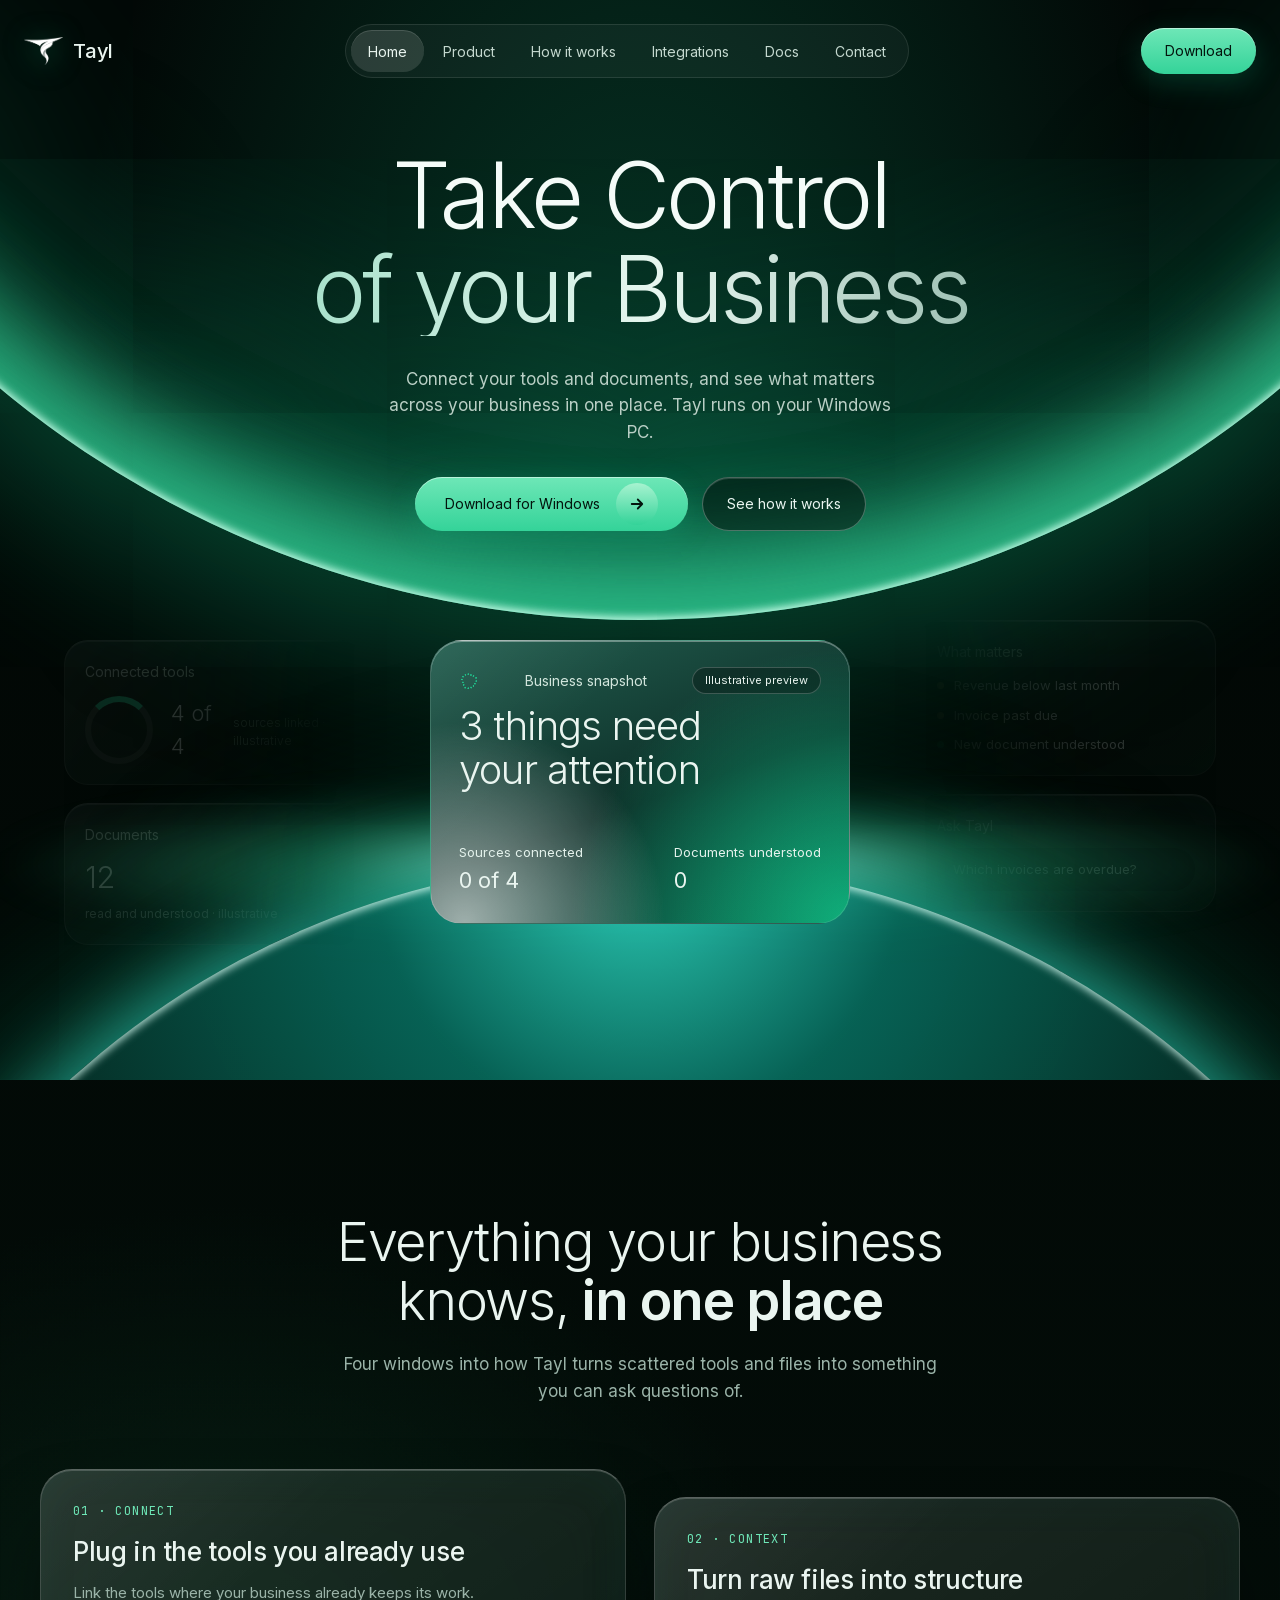
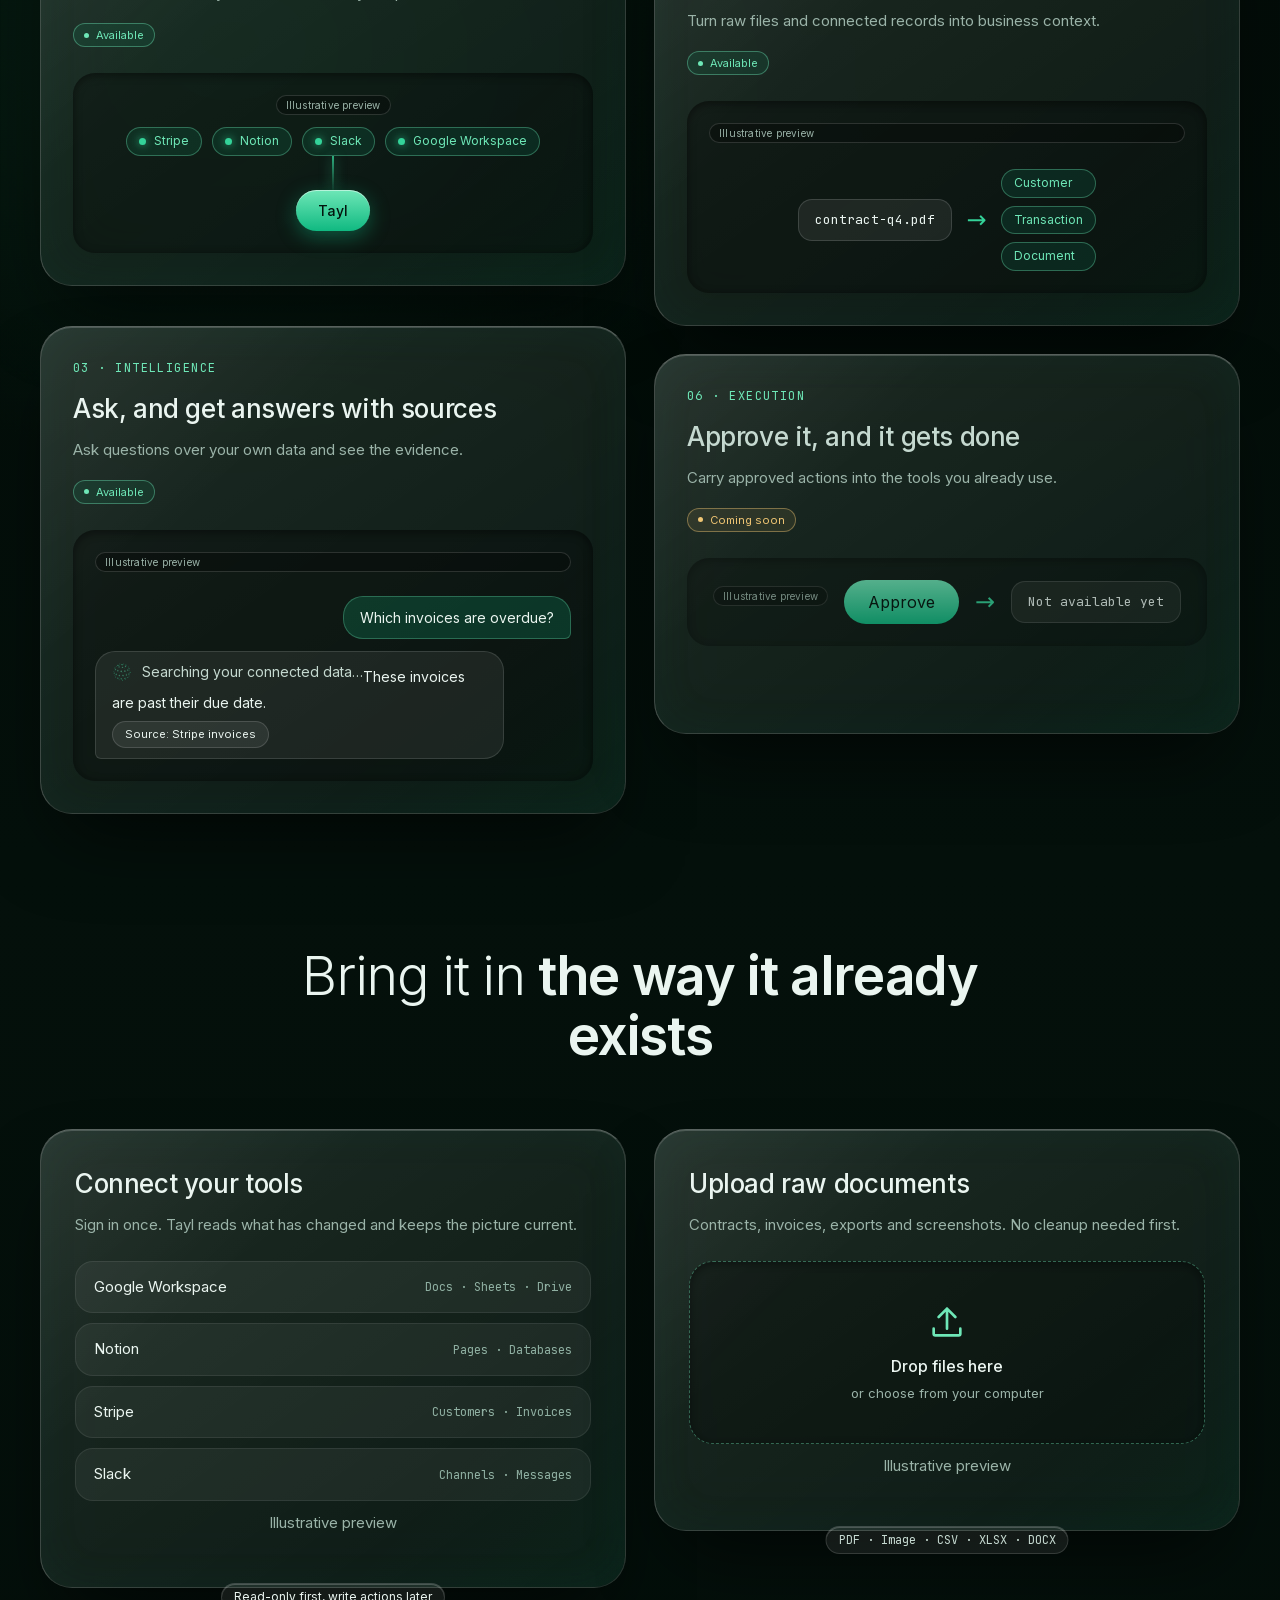
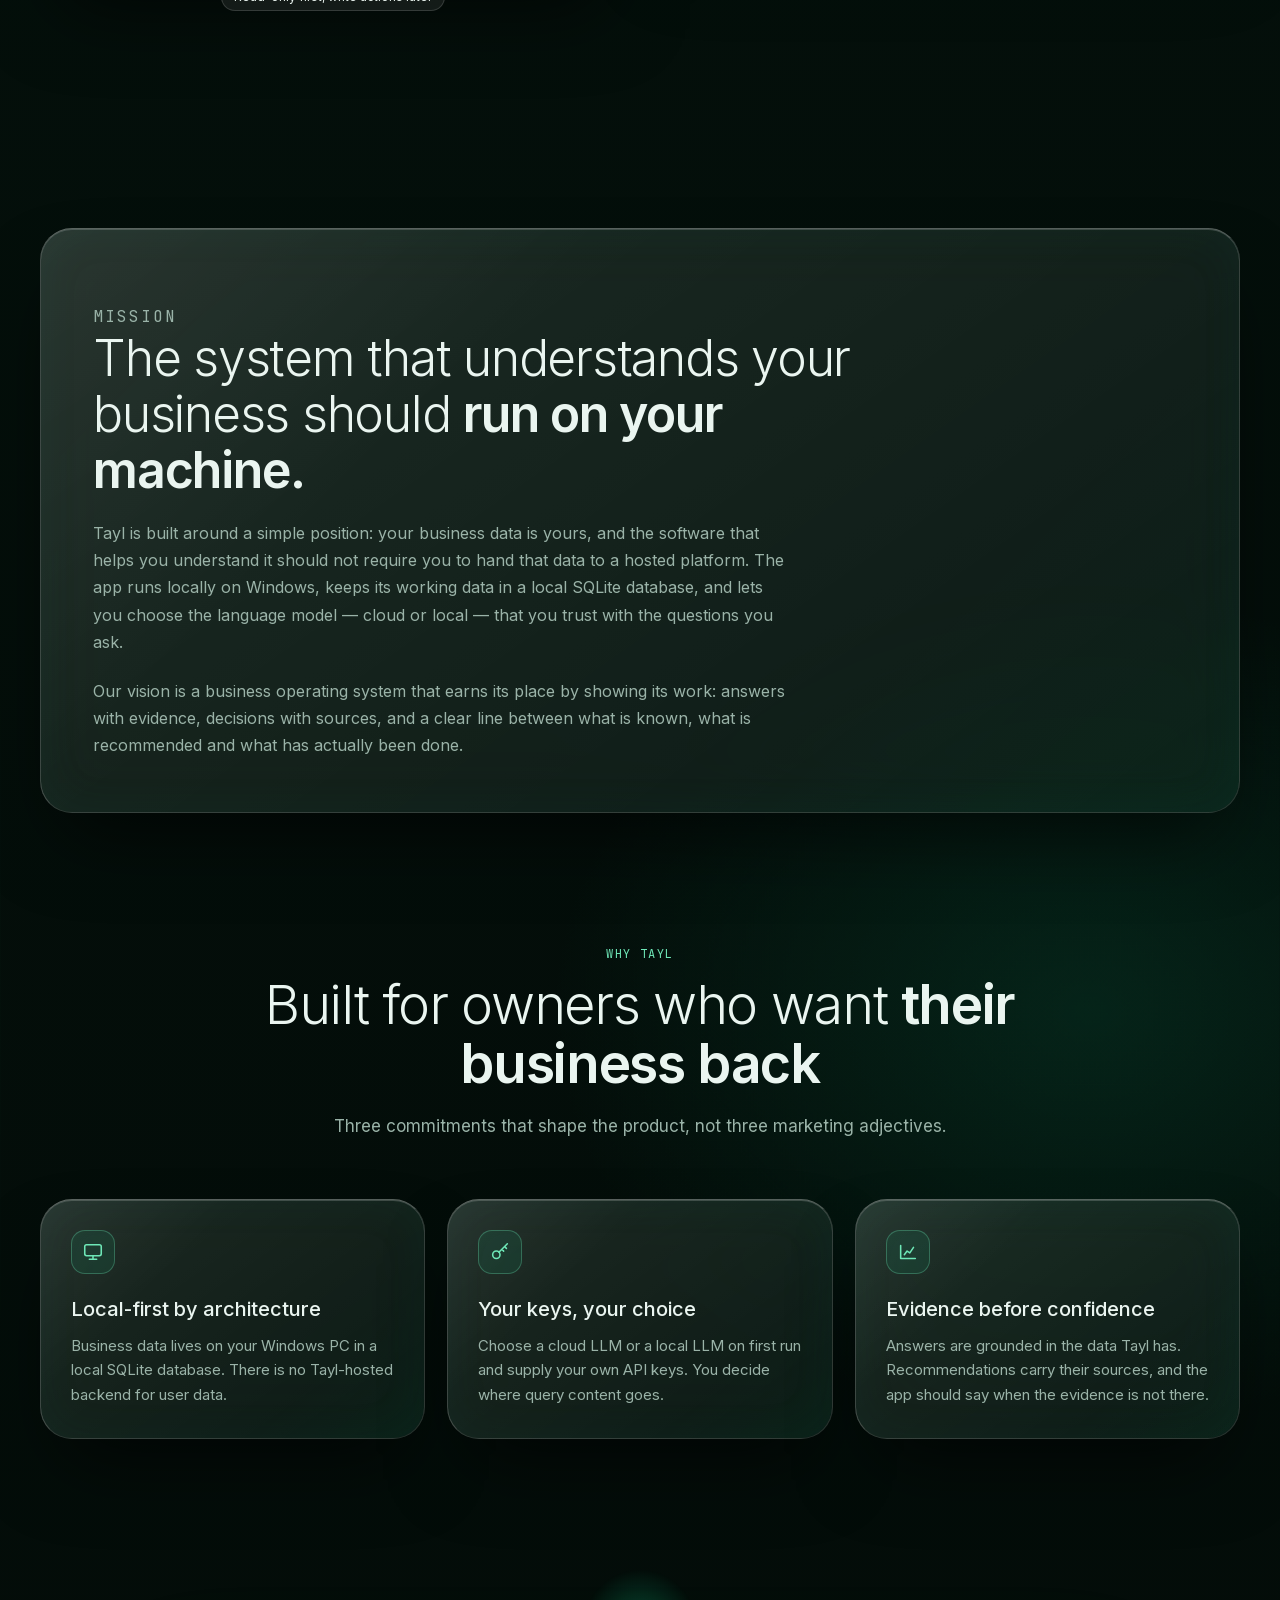
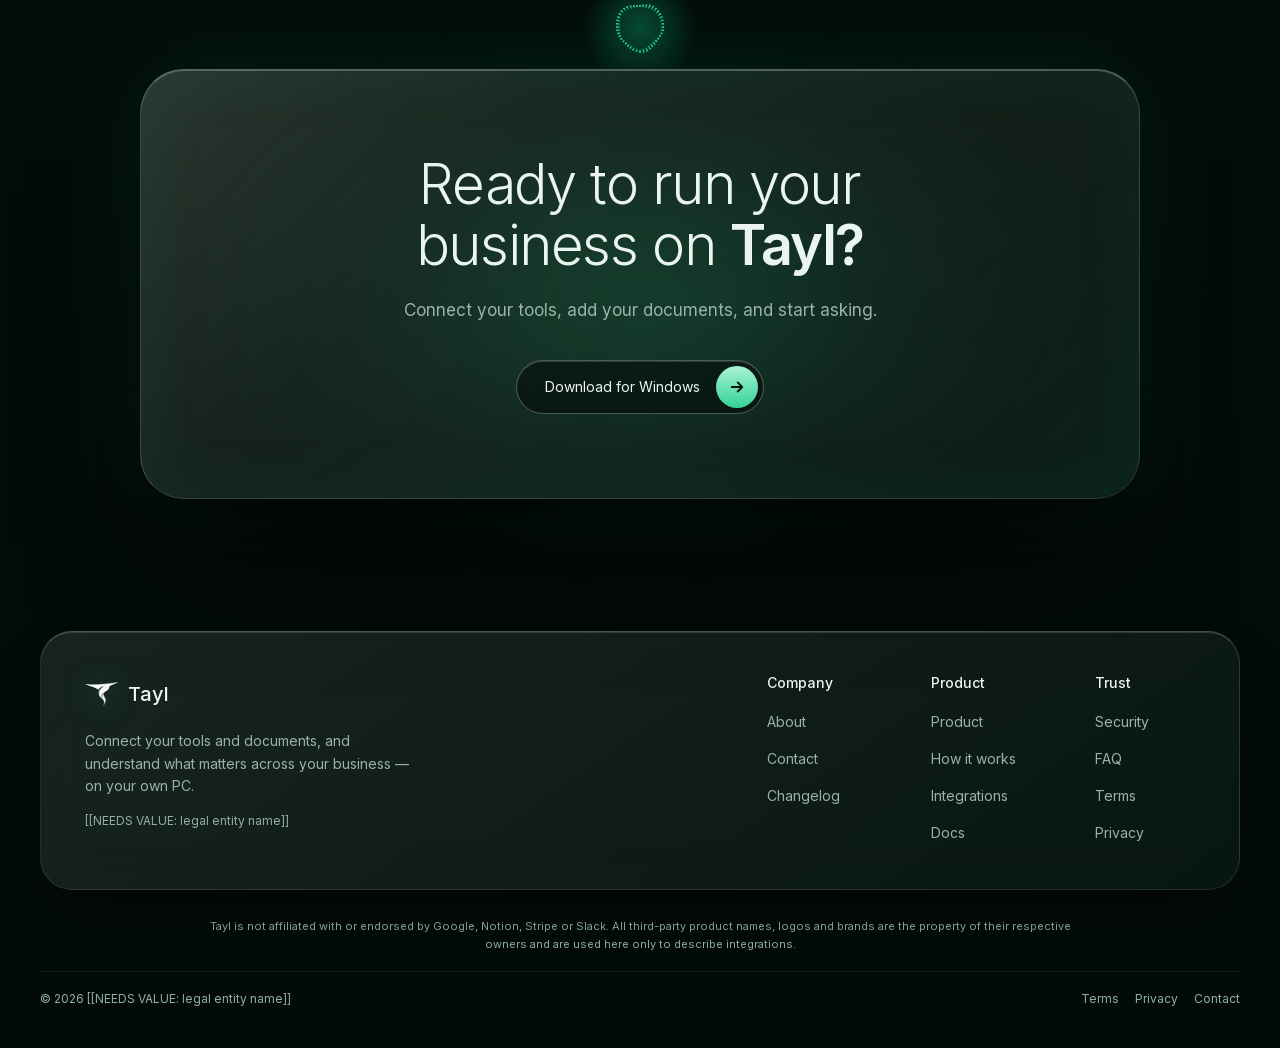
==== commit 404c07ab: "Deploy site build from 82f7c22" ====
--- a/index.html
+++ b/index.html
@@ -1 +1 @@
-<!DOCTYPE html><html lang="en" class="_0bjUvq_variable yT9lVq_variable"><head><meta charSet="utf-8"/><meta name="viewport" content="width=device-width, initial-scale=1"/><link rel="preload" href="/_next/static/media/07c7676b89ed2778-s.p.2bn3s6zvc0dyp.woff2" as="font" crossorigin="" type="font/woff2"/><link rel="preload" href="/_next/static/media/53897e768d329f66-s.p.3t6q91iet4nsy.woff2" as="font" crossorigin="" type="font/woff2"/><link rel="preload" as="image" href="/tayl-logo-mark.png"/><link rel="stylesheet" href="/_next/static/chunks/0q8h_0pr-r9f6.css" data-precedence="next"/><link rel="preload" as="script" fetchPriority="low" href="/_next/static/chunks/2cy99g62ksls-.js"/><script src="/_next/static/chunks/2cjj6_kuijzr9.js" async=""></script><script src="/_next/static/chunks/38wna7vhf49b2.js" async=""></script><script src="/_next/static/chunks/442vfx08j-nf1.js" async=""></script><script src="/_next/static/chunks/turbopack-3-ry682tkyiqk.js" async=""></script><script src="/_next/static/chunks/1bi7x5td0u_f3.js" async=""></script><script src="/_next/static/chunks/0p9oeq57evo_q.js" async=""></script><script src="/_next/static/chunks/3k7w5_gj_jhl8.js" async=""></script><script src="/_next/static/chunks/24fjku2dnxh0z.js" async=""></script><script src="/_next/static/chunks/1b41gz3xdmkzc.js" async=""></script><script src="/_next/static/chunks/3husqg4p7gtsh.js" async=""></script><meta name="theme-color" content="#010503"/><meta name="color-scheme" content="dark"/><title>Tayl — a Business OS that runs on your PC</title><meta name="description" content="Connect your tools, add your documents, and ask questions over your own business data. Tayl runs locally on your Windows PC, with evidence-backed answers and no Tayl-hosted storage for your data."/><meta name="application-name" content="Tayl"/><link rel="canonical" href="https://www.tayl.in/"/><meta property="og:title" content="Tayl — a Business OS that runs on your PC"/><meta property="og:description" content="Connect your tools, add your documents, and ask questions over your own business data. Tayl runs locally on your Windows PC, with evidence-backed answers and no Tayl-hosted storage for your data."/><meta property="og:url" content="https://www.tayl.in/"/><meta property="og:site_name" content="Tayl"/><meta property="og:locale" content="en_GB"/><meta property="og:image" content="https://www.tayl.in/og.png"/><meta property="og:image:width" content="1200"/><meta property="og:image:height" content="630"/><meta property="og:image:alt" content="Tayl — a Business OS that runs on your PC — Tayl"/><meta property="og:type" content="website"/><meta name="twitter:card" content="summary_large_image"/><meta name="twitter:title" content="Tayl — a Business OS that runs on your PC"/><meta name="twitter:description" content="Connect your tools, add your documents, and ask questions over your own business data. Tayl runs locally on your Windows PC, with evidence-backed answers and no Tayl-hosted storage for your data."/><meta name="twitter:image" content="https://www.tayl.in/og.png"/><link rel="icon" href="/favicon.ico?favicon.13a0b25-iipy6.ico" sizes="48x48" type="image/x-icon"/><link rel="icon" href="/icon.png?icon.047p-jxouo-me.png" sizes="512x512" type="image/png"/><link rel="apple-touch-icon" href="/apple-icon.png?apple-icon.252szw-sd3a4i.png" sizes="180x180" type="image/png"/><meta name="next-size-adjust" content=""/><meta name="referrer" content="strict-origin-when-cross-origin"/><script src="/_next/static/chunks/0cz1d0mv5g_q7.js" noModule=""></script></head><body><div hidden=""><!--$--><!--/$--></div><a href="#main" class="skip-link">Skip to content</a><header class="site-header"><div class="nav-shell"><a class="nav-brand focus-ring" aria-label="Tayl home" href="/"><img alt="" aria-hidden="true" width="42" height="30" decoding="async" data-nimg="1" class="site-logo" style="color:transparent" src="/tayl-logo-mark.png"/><span>Tayl</span></a><nav class="nav-links" aria-label="Primary"><a class="nav-link focus-ring is-current" aria-current="page" href="/">Home</a><a class="nav-link focus-ring " href="/product/">Product</a><a class="nav-link focus-ring " href="/how-it-works/">How it works</a><a class="nav-link focus-ring " href="/integrations/">Integrations</a><a class="nav-link focus-ring " href="/docs/">Docs</a><a class="nav-link focus-ring " href="/contact/">Contact</a></nav><div class="nav-actions"><a class="pill-button pill-button--solid focus-ring  nav-download focus-ring" href="https://www.mediafire.com/file/8qnl97zwieaw5ee/Tayl_Setup_0.0.0.exe/file"><span>Download</span></a><button type="button" class="menu-toggle focus-ring" aria-expanded="false" aria-controls="mobile-navigation"><span class="sr-only">Open menu</span><span class="menu-icon " aria-hidden="true"><span></span><span></span></span></button></div></div><div id="mobile-navigation" class="mobile-panel" hidden="" aria-label="Mobile navigation"><nav aria-label="Mobile primary"><a class="mobile-link focus-ring is-current" aria-current="page" href="/">Home</a><a class="mobile-link focus-ring " href="/product/">Product</a><a class="mobile-link focus-ring " href="/how-it-works/">How it works</a><a class="mobile-link focus-ring " href="/integrations/">Integrations</a><a class="mobile-link focus-ring " href="/docs/">Docs</a><a class="mobile-link focus-ring " href="/contact/">Contact</a><a class="pill-button pill-button--solid focus-ring  mobile-download" href="/download/"><span>Download for Windows</span></a></nav></div></header><script type="application/ld+json">{"@context":"https://schema.org","@type":"SoftwareApplication","name":"Tayl","description":"Connect your tools, add your documents, and ask questions over your own business data. Tayl runs locally on your Windows PC, with evidence-backed answers and no Tayl-hosted storage for your data.","applicationCategory":"BusinessApplication","operatingSystem":"Windows","url":"https://www.tayl.in","softwareHelp":"https://www.tayl.in/docs","featureList":["Connect Google Workspace, Notion, Stripe and Slack","Upload PDF, image, CSV, XLSX and DOCX documents","Ask questions over local business data","Review recommendations with evidence"]}</script><main id="main"><header class="hero hero-intro" id="top"><div class="sphere sphere--top" aria-hidden="true"><span class="sphere-glow"></span><span class="sphere-rim"></span></div><div class="sphere-flare" aria-hidden="true"></div><div class="sphere sphere--bottom" aria-hidden="true"><span class="sphere-glow"></span><span class="sphere-rim"></span></div><div class="hero-side-intro" aria-hidden="true"><aside class="side-widget side-widget--left"><div class="glass-window glass-window--default"><div class="widget-title">Connected tools</div><div class="widget-ring"><span>4 of 4</span><small>sources linked · illustrative</small></div></div><div class="glass-window glass-window--default"><div class="widget-title">Documents</div><div class="widget-number">12</div><small>read and understood · illustrative</small></div></aside><aside class="side-widget side-widget--right"><div class="glass-window glass-window--default"><div class="widget-title">What matters</div><ul class="widget-list"><li><i class="dot dot--amber"></i>Revenue below last month</li><li><i class="dot dot--amber"></i>Invoice past due</li><li><i class="dot dot--green"></i>New document understood</li></ul></div><div class="glass-window glass-window--default"><div class="widget-title">Ask Tayl</div><div class="widget-input">Which invoices are overdue?</div></div></aside></div><div class="hero-copy"><h1><span class="hero-title-line hero-title-line--one">Take Control</span><em class="hero-title-line hero-title-line--two">of your Business</em></h1><p class="hero-subtitle-intro">Connect your tools and documents, and see what matters across your business in one place. Tayl runs on your Windows PC.</p><div class="hero-actions"><a class="pill-button pill-button--solid focus-ring pill-button--arrow hero-cta-primary" href="https://www.mediafire.com/file/8qnl97zwieaw5ee/Tayl_Setup_0.0.0.exe/file"><span>Download for Windows</span><span class="arrow-circle" aria-hidden="true"><svg width="18" height="18" viewBox="0 0 24 24" fill="none" stroke="currentColor" stroke-width="2.4" stroke-linecap="round" stroke-linejoin="round"><path d="M5 12h14M13 6l6 6-6 6"></path></svg></span></a><a class="pill-button pill-button--dark focus-ring  hero-cta-secondary" href="/how-it-works/"><span>See how it works</span></a></div></div><div class="hero-snapshot"><div class="glass-window glass-window--default hero-snapshot__inner"><div><div class="snapshot-topline"><div class="orb__box" style="width:20px;height:20px"><span class="orb__placeholder" style="width:20px;height:20px" aria-hidden="true"></span><canvas aria-label="Thinking…" style="width:20px;height:20px;display:block" aria-hidden="true"></canvas></div><span>Business snapshot</span><span class="chip chip--default">Illustrative preview</span></div><div class="snapshot-headline">3 things need<br/>your attention</div></div><div class="snapshot-stats"><div><span>Sources connected</span><strong>4<!-- --> of 4</strong></div><div><span>Documents understood</span><strong>12</strong></div></div></div></div></header><section id="product" class="section"><div class="container"><div class="reveal"><div class="section-heading section-heading--center"><h2>Everything your business knows, <strong>in one place</strong></h2><p class="section-heading__description">Four windows into how Tayl turns scattered tools and files into something you can ask questions of.</p></div></div><div class="bento-grid"><div class="reveal"><div class="glass-window glass-window--default bento-card"><div class="eyebrow">01<!-- --> · <!-- -->Connect</div><h3>Plug in the tools you already use</h3><p>Link the tools where your business already keeps its work.</p><span class="status-badge status-badge--available" data-status="available"><span class="status-dot" aria-hidden="true"></span>Available</span><div class="mock-well mock-connect"><span class="chip chip--default mock-label">Illustrative preview</span><div class="connect-chips"><span class="chip chip--green"><i class="dot dot--green"></i>Stripe</span><span class="chip chip--green"><i class="dot dot--green"></i>Notion</span><span class="chip chip--green"><i class="dot dot--green"></i>Slack</span><span class="chip chip--green"><i class="dot dot--green"></i>Google Workspace</span></div><span class="mock-connector" aria-hidden="true"></span><strong class="tayl-node">Tayl</strong></div></div></div><div class="reveal" style="transition-delay:80ms"><div class="glass-window glass-window--default bento-card  bento-card--offset"><div class="eyebrow">02<!-- --> · <!-- -->Context</div><h3>Turn raw files into structure</h3><p>Turn raw files and connected records into business context.</p><span class="status-badge status-badge--available" data-status="available"><span class="status-dot" aria-hidden="true"></span>Available</span><div class="mock-well mock-context"><span class="chip chip--default mock-label">Illustrative preview</span><span class="file-chip">contract-q4.pdf</span><span class="mock-arrow" aria-hidden="true">→</span><div class="entity-chips"><span class="chip chip--green">Customer</span><span class="chip chip--green">Transaction</span><span class="chip chip--green">Document</span></div></div></div></div><div class="reveal" style="transition-delay:160ms"><div class="glass-window glass-window--default bento-card"><div class="eyebrow">03<!-- --> · <!-- -->Intelligence</div><h3>Ask, and get answers with sources</h3><p>Ask questions over your own data and see the evidence.</p><span class="status-badge status-badge--available" data-status="available"><span class="status-dot" aria-hidden="true"></span>Available</span><div class="mock-well mock-chat"><span class="chip chip--default mock-label">Illustrative preview</span><div class="chat-bubble chat-bubble--question">Which invoices are overdue?</div><div class="chat-bubble chat-bubble--answer"><div class="orb-thinking-line"><div class="orb__box" style="width:20px;height:20px"><span class="orb__placeholder" style="width:20px;height:20px" aria-hidden="true"></span><canvas role="img" aria-label="Intelligence stage: searching your data" style="width:20px;height:20px;display:block"></canvas></div><span>Searching your connected data…</span></div>These invoices are past their due date.<span class="chip chip--default">Source: Stripe invoices</span></div></div></div></div><div class="reveal" style="transition-delay:240ms"><div class="glass-window glass-window--default bento-card bento-card--roadmap bento-card--offset"><div class="eyebrow">06<!-- --> · <!-- -->Execution</div><h3>Approve it, and it gets done</h3><p>Carry approved actions into the tools you already use.</p><span class="status-badge status-badge--coming-soon" data-status="coming-soon"><span class="status-dot" aria-hidden="true"></span>Coming soon</span><div class="mock-well mock-execution"><span class="chip chip--default mock-label">Illustrative preview</span><button type="button" disabled="" class="disabled-approve">Approve</button><span class="mock-arrow" aria-hidden="true">→</span><span class="sent-chip">Not available yet</span></div></div></div></div></div></section><section id="how-it-works" class="section"><div class="container container--wide"><div class="reveal"><div class="section-heading section-heading--center"><h2>From connected tools to <strong>confident action</strong></h2><p class="section-heading__description">One pipeline, from the tools you already use to decisions you can defend. Availability comes from the product&#x27;s feature configuration.</p></div></div><div class="reveal" style="transition-delay:100ms"><div><div class="pipeline-track" role="region" aria-roledescription="carousel" aria-label="Tayl pipeline, seven stages" tabindex="0"><div class="pipeline-cards"><button type="button" class="pipeline-card " aria-pressed="false"><div class="pipeline-orb"><div class="orb__box" style="width:64px;height:64px"><span class="orb__placeholder" style="width:64px;height:64px" aria-hidden="true"></span><canvas role="img" aria-label="Connect stage: connecting" style="width:64px;height:64px;display:block"></canvas></div></div><span class="pipeline-number">01</span><span class="pipeline-name">Connect</span><span class="pipeline-description">Link the tools where your business already keeps its work.</span><span class="status-badge status-badge--available" data-status="available"><span class="status-dot" aria-hidden="true"></span>Available</span></button><button type="button" class="pipeline-card " aria-pressed="false"><div class="pipeline-orb"><div class="orb__box" style="width:64px;height:64px"><span class="orb__placeholder" style="width:64px;height:64px" aria-hidden="true"></span><canvas role="img" aria-label="Context stage: shaping" style="width:64px;height:64px;display:block"></canvas></div></div><span class="pipeline-number">02</span><span class="pipeline-name">Context</span><span class="pipeline-description">Turn raw files and connected records into business context.</span><span class="status-badge status-badge--available" data-status="available"><span class="status-dot" aria-hidden="true"></span>Available</span></button><button type="button" class="pipeline-card is-active" aria-pressed="true"><div class="pipeline-orb"><div class="orb__box" style="width:64px;height:64px"><span class="orb__placeholder" style="width:64px;height:64px" aria-hidden="true"></span><canvas role="img" aria-label="Intelligence stage: searching" style="width:64px;height:64px;display:block"></canvas></div></div><span class="pipeline-number">03</span><span class="pipeline-name">Intelligence</span><span class="pipeline-description">Ask questions over your own data and see the evidence.</span><span class="status-badge status-badge--available" data-status="available"><span class="status-dot" aria-hidden="true"></span>Available</span></button><button type="button" class="pipeline-card " aria-pressed="false"><div class="pipeline-orb"><div class="orb__box" style="width:64px;height:64px"><span class="orb__placeholder" style="width:64px;height:64px" aria-hidden="true"></span><canvas role="img" aria-label="Decision stage: solving" style="width:64px;height:64px;display:block"></canvas></div></div><span class="pipeline-number">04</span><span class="pipeline-name">Decision</span><span class="pipeline-description">See recommended next steps with the evidence attached.</span><span class="status-badge status-badge--available" data-status="available"><span class="status-dot" aria-hidden="true"></span>Available</span></button><button type="button" class="pipeline-card " aria-pressed="false"><div class="pipeline-orb"><div class="orb__box" style="width:64px;height:64px"><span class="orb__placeholder" style="width:64px;height:64px" aria-hidden="true"></span><canvas role="img" aria-label="Orchestration stage: weaving" style="width:64px;height:64px;display:block"></canvas></div></div><span class="pipeline-number">05</span><span class="pipeline-name">Orchestration</span><span class="pipeline-description">Plan the steps an approved decision needs.</span><span class="status-badge status-badge--coming-soon" data-status="coming-soon"><span class="status-dot" aria-hidden="true"></span>Coming soon</span></button><button type="button" class="pipeline-card " aria-pressed="false"><div class="pipeline-orb"><div class="orb__box" style="width:64px;height:64px"><span class="orb__placeholder" style="width:64px;height:64px" aria-hidden="true"></span><canvas role="img" aria-label="Execution stage: working" style="width:64px;height:64px;display:block"></canvas></div></div><span class="pipeline-number">06</span><span class="pipeline-name">Execution</span><span class="pipeline-description">Carry approved actions into the tools you already use.</span><span class="status-badge status-badge--coming-soon" data-status="coming-soon"><span class="status-dot" aria-hidden="true"></span>Coming soon</span></button><button type="button" class="pipeline-card " aria-pressed="false"><div class="pipeline-orb"><div class="orb__box" style="width:64px;height:64px"><span class="orb__placeholder" style="width:64px;height:64px" aria-hidden="true"></span><canvas role="img" aria-label="Feedback stage: listening" style="width:64px;height:64px;display:block"></canvas></div></div><span class="pipeline-number">07</span><span class="pipeline-name">Feedback</span><span class="pipeline-description">Keep the picture current as outcomes arrive.</span><span class="status-badge status-badge--coming-soon" data-status="coming-soon"><span class="status-dot" aria-hidden="true"></span>Coming soon</span></button></div></div><div class="pipeline-controls"><button type="button" class="arrow-button focus-ring" aria-label="Previous stage"><svg width="18" height="18" viewBox="0 0 24 24" fill="none" stroke="currentColor" stroke-width="2.2" stroke-linecap="round" stroke-linejoin="round" aria-hidden="true"><path d="M15 6l-6 6 6 6"></path></svg></button><div class="pipeline-dots" aria-hidden="true"><span class=""></span><span class=""></span><span class="is-active"></span><span class=""></span><span class=""></span><span class=""></span><span class=""></span></div><button type="button" class="arrow-button focus-ring" aria-label="Next stage"><svg width="18" height="18" viewBox="0 0 24 24" fill="none" stroke="currentColor" stroke-width="2.2" stroke-linecap="round" stroke-linejoin="round" aria-hidden="true"><path d="M9 6l6 6-6 6"></path></svg></button><p class="sr-only" aria-live="polite">Active stage <!-- -->03<!-- -->: <!-- -->Intelligence<!-- -->, <!-- -->available<!-- -->.</p></div></div></div></div></section><section id="integrations" class="section"><div class="container"><div class="reveal"><div class="section-heading section-heading--center"><h2>Bring it in <strong>the way it already exists</strong></h2></div></div><div class="source-grid"><div class="reveal"><div class="glass-window glass-window--default source-window"><h3>Connect your tools</h3><p>Sign in once. Tayl reads what has changed and keeps the picture current.</p><div class="source-list"><div class="source-row"><span>Google Workspace</span><code>Docs · Sheets · Drive</code></div><div class="source-row"><span>Notion</span><code>Pages · Databases</code></div><div class="source-row"><span>Stripe</span><code>Customers · Invoices</code></div><div class="source-row"><span>Slack</span><code>Channels · Messages</code></div></div><span class="chip chip--default hanging-chip">Read-only first, write actions later</span><p class="mock-caption">Illustrative preview</p></div></div><div class="reveal" style="transition-delay:100ms"><div class="glass-window glass-window--default source-window"><h3>Upload raw documents</h3><p>Contracts, invoices, exports and screenshots. No cleanup needed first.</p><div class="upload-well"><svg width="40" height="40" viewBox="0 0 24 24" fill="none" stroke="currentColor" stroke-width="1.6" stroke-linecap="round" stroke-linejoin="round" aria-hidden="true"><path d="M12 16V4M7 9l5-5 5 5M4 16v3a1 1 0 001 1h14a1 1 0 001-1v-3"></path></svg><strong>Drop files here</strong><span>or choose from your computer</span></div><span class="chip chip--mono hanging-chip">PDF · Image · CSV · XLSX · DOCX</span><p class="mock-caption">Illustrative preview</p></div></div></div></div></section><section class="section"><div class="container"><div class="reveal"><div class="glass-window glass-window--default mission-window"><p class="eyebrow">Mission</p><h2>The system that understands your business should <strong>run on your machine.</strong></h2><p>Tayl is built around a simple position: your business data is yours, and the software that helps you understand it should not require you to hand that data to a hosted platform. The app runs locally on Windows, keeps its working data in a local SQLite database, and lets you choose the language model — cloud or local — that you trust with the questions you ask.</p><p>Our vision is a business operating system that earns its place by showing its work: answers with evidence, decisions with sources, and a clear line between what is known, what is recommended and what has actually been done.</p></div></div></div></section><section class="section"><div class="container"><div class="reveal"><div class="section-heading section-heading--center"><p class="eyebrow">Why Tayl</p><h2>Built for owners who want <strong>their business back</strong></h2><p class="section-heading__description">Three commitments that shape the product, not three marketing adjectives.</p></div></div><div class="why-grid"><div class="reveal"><div class="glass-window glass-window--default why-card"><span class="why-card__icon"><svg width="22" height="22" viewBox="0 0 24 24" fill="none" stroke="currentColor" stroke-width="1.7" stroke-linecap="round" stroke-linejoin="round" aria-hidden="true"><rect x="3" y="4" width="18" height="12" rx="2"></rect><path d="M8 20h8M12 16v4"></path></svg></span><h3>Local-first by architecture</h3><p>Business data lives on your Windows PC in a local SQLite database. There is no Tayl-hosted backend for user data.</p></div></div><div class="reveal" style="transition-delay:90ms"><div class="glass-window glass-window--default why-card"><span class="why-card__icon"><svg width="22" height="22" viewBox="0 0 24 24" fill="none" stroke="currentColor" stroke-width="1.7" stroke-linecap="round" stroke-linejoin="round" aria-hidden="true"><circle cx="8" cy="15" r="4"></circle><path d="M10.8 12.2 20 3M17 6l2 2M14 9l2 2"></path></svg></span><h3>Your keys, your choice</h3><p>Choose a cloud LLM or a local LLM on first run and supply your own API keys. You decide where query content goes.</p></div></div><div class="reveal" style="transition-delay:180ms"><div class="glass-window glass-window--default why-card"><span class="why-card__icon"><svg width="22" height="22" viewBox="0 0 24 24" fill="none" stroke="currentColor" stroke-width="1.7" stroke-linecap="round" stroke-linejoin="round" aria-hidden="true"><path d="M4 19V5M4 19h16"></path><path d="M8 15l3-4 3 2 4-6"></path></svg></span><h3>Evidence before confidence</h3><p>Answers are grounded in the data Tayl has. Recommendations carry their sources, and the app should say when the evidence is not there.</p></div></div></div></div></section><section class="section"><div class="container final-section"><div class="cta-halo" aria-hidden="true"></div><div class="orb-final"><div class="orb__box" style="width:64px;height:64px" data-orb-glow=""><span class="orb__placeholder" style="width:64px;height:64px" aria-hidden="true"></span><canvas role="img" aria-label="Tayl is ready when you are" style="width:64px;height:64px;display:block"></canvas></div></div><div class="reveal"><div class="glass-window glass-window--default final-window"><h2>Ready to run your business on <strong>Tayl?</strong></h2><p>Connect your tools, add your documents, and start asking.</p><a class="pill-button pill-button--dark focus-ring pill-button--arrow final-cta" href="https://www.mediafire.com/file/8qnl97zwieaw5ee/Tayl_Setup_0.0.0.exe/file"><span>Download for Windows</span><span class="arrow-circle" aria-hidden="true"><svg width="18" height="18" viewBox="0 0 24 24" fill="none" stroke="currentColor" stroke-width="2.4" stroke-linecap="round" stroke-linejoin="round"><path d="M5 12h14M13 6l6 6-6 6"></path></svg></span></a></div></div></div></section></main><!--$--><!--/$--><footer class="site-footer"><div class="container"><div class="footer-window"><div class="footer-intro"><a class="nav-brand focus-ring" aria-label="Tayl home" href="/"><img alt="" aria-hidden="true" loading="lazy" width="45" height="32" decoding="async" data-nimg="1" class="site-logo" style="color:transparent" src="/tayl-logo-mark.png"/><span>Tayl</span></a><p>Connect your tools and documents, and understand what matters across your business — on your own PC.</p><p class="footer-company">[[NEEDS VALUE: legal entity name]]</p></div><div class="footer-columns"><div><strong>Company</strong><a class="focus-ring" href="/about/">About</a><a class="focus-ring" href="/contact/">Contact</a><a class="focus-ring" href="/changelog/">Changelog</a></div><div><strong>Product</strong><a class="focus-ring" href="/product/">Product</a><a class="focus-ring" href="/how-it-works/">How it works</a><a class="focus-ring" href="/integrations/">Integrations</a><a class="focus-ring" href="/docs/">Docs</a></div><div><strong>Trust</strong><a class="focus-ring" href="/security/">Security</a><a class="focus-ring" href="/faq/">FAQ</a><a class="focus-ring" href="/terms/">Terms</a><a class="focus-ring" href="/privacy/">Privacy</a></div></div></div><div class="footer-meta"><p class="footer-disclaimer">Tayl is not affiliated with or endorsed by Google, Notion, Stripe or Slack. All third-party product names, logos and brands are the property of their respective owners and are used here only to describe integrations.</p><div class="footer-meta-row"><p>© <!-- -->2026<!-- --> <!-- -->[[NEEDS VALUE: legal entity name]]</p><div class="footer-small-links"><a class="focus-ring" href="/terms/">Terms</a><a class="focus-ring" href="/privacy/">Privacy</a><a class="focus-ring" href="/contact/">Contact</a></div></div></div></div></footer><noscript><style>.reveal{opacity:1 !important;transform:none !important}</style></noscript><script id="_R_">(globalThis["TURBOPACK"] || (globalThis["TURBOPACK"] = [])).push({"otherChunks":["static/chunks/2cy99g62ksls-.js","static/chunks/2cjj6_kuijzr9.js","static/chunks/38wna7vhf49b2.js","static/chunks/442vfx08j-nf1.js"],"runtimeModuleIds":[94814]});</script><script src="/_next/static/chunks/2cy99g62ksls-.js" async=""></script><script>(self.__next_f=self.__next_f||[]).push([0])</script><script>self.__next_f.push([1,"1:\"$Sreact.fragment\"\n2:\"/_next/static/chunks/1bi7x5td0u_f3.js\"\n3:\"/_next/static/chunks/0p9oeq57evo_q.js\"\n4:I[19250,[\"$2\",\"$3\"],\"SiteHeader\"]\n5:I[73946,[\"$2\",\"$3\"],\"default\"]\n6:\"/_next/static/chunks/3k7w5_gj_jhl8.js\"\n7:I[836,[\"$2\",\"$3\",\"$6\"],\"default\"]\n8:I[45514,[\"$2\",\"$3\"],\"default\"]\n9:\"/_next/static/chunks/24fjku2dnxh0z.js\"\na:I[29993,[\"$2\",\"$3\",\"$9\"],\"Orb\"]\nb:I[42367,[\"$2\",\"$3\",\"$9\"],\"\"]\nc:I[6353,[\"$2\",\"$3\"],\"Image\"]\n13:\"/_next/static/chunks/1b41gz3xdmkzc.js\"\n14:I[66083,[\"$2\",\"$3\",\"$13\"],\"default\"]\n:HL[\"/_next/static/chunks/0q8h_0pr-r9f6.css\",\"style\"]\n:HL[\"/_next/static/media/07c7676b89ed2778-s.p.2bn3s6zvc0dyp.woff2\",\"font\",{\"crossOrigin\":\"\",\"type\":\"font/woff2\"}]\n:HL[\"/_next/static/media/53897e768d329f66-s.p.3t6q91iet4nsy.woff2\",\"font\",{\"crossOrigin\":\"\",\"type\":\"font/woff2\"}]\n10:[[\"children\",{\"s\":\"__PAGE__\",\"h\":512,\"d\":{\"r\":\"$L11\",\"p\":false,\"v\":null}}]]\n0:{\"P\":null,\"c\":[\"\",\"\"],\"q\":\"\",\"i\":false,\"t\":{\"t\":{\"s\":\"\",\"h\":528,\"d\":{\"r\":[\"$\",\"$1\",\"c\",{\"children\":[[[\"$\",\"link\",\"0\",{\"rel\":\"stylesheet\",\"href\":\"/_next/static/chunks/0q8h_0pr-r9f6.css\",\"precedence\":\"next\",\"crossOrigin\":\"$undefined\",\"nonce\":\"$undefined\"}],[\"$\",\"script\",\"script-0\",{\"src\":\"/_next/static/chunks/1bi7x5td0u_f3.js\",\"async\":true,\"nonce\":\"$undefined\"}],[\"$\",\"script\",\"script-1\",{\"src\":\"/_next/static/chunks/0p9oeq57evo_q.js\",\"async\":true,\"nonce\":\"$undefined\"}]],[\"$\",\"html\",null,{\"lang\":\"en\",\"className\":\"_0bjUvq_variable yT9lVq_variable\",\"children\":[\"$\",\"body\",null,{\"children\":[[\"$\",\"a\",null,{\"href\":\"#main\",\"className\":\"skip-link\",\"children\":\"Skip to content\"}],[\"$\",\"$L4\",null,{}],[\"$\",\"$L5\",null,{\"parallelRouterKey\":\"children\",\"error\":\"$7\",\"errorStyles\":[],\"errorScripts\":[[\"$\",\"script\",\"script-0\",{\"src\":\"/_next/static/chunks/3k7w5_gj_jhl8.js\",\"async\":true,\"nonce\":\"$undefined\"}]],\"template\":[\"$\",\"$L8\",null,{}],\"templateStyles\":\"$undefined\",\"templateScripts\":\"$undefined\",\"notFound\":[[\"$\",\"main\",null,{\"id\":\"main\",\"children\":[\"$\",\"section\",null,{\"className\":\"error-page\",\"children\":[[\"$\",\"div\",null,{\"className\":\"error-page__glow\",\"aria-hidden\":\"true\"}],[\"$\",\"div\",null,{\"className\":\"container\",\"children\":[[\"$\",\"div\",null,{\"className\":\"error-orb\",\"children\":[\"$\",\"$La\",null,{\"state\":\"searching\",\"size\":\"lg\",\"paused\":false,\"label\":\"Searching for the page\",\"decorative\":false}]}],[\"$\",\"p\",null,{\"className\":\"eyebrow\",\"children\":\"404\"}],[\"$\",\"h1\",null,{\"children\":\"This page is not here.\"}],[\"$\",\"p\",null,{\"children\":\"The link may be old, mistyped or pointing at something that has not been published yet. The home page and the documentation are good places to pick the thread back up.\"}],[\"$\",\"div\",null,{\"className\":\"error-page__actions\",\"children\":[[\"$\",\"$Lb\",null,{\"className\":\"pill-button pill-button--solid focus-ring pill-button--arrow\",\"href\":\"/\",\"children\":[[\"$\",\"span\",null,{\"children\":\"Back to home\"}],[\"$\",\"span\",null,{\"className\":\"arrow-circle\",\"aria-hidden\":\"true\",\"children\":[\"$\",\"svg\",null,{\"width\":\"18\",\"height\":\"18\",\"viewBox\":\"0 0 24 24\",\"fill\":\"none\",\"stroke\":\"currentColor\",\"strokeWidth\":\"2.4\",\"strokeLinecap\":\"round\",\"strokeLinejoin\":\"round\",\"children\":[\"$\",\"path\",null,{\"d\":\"M5 12h14M13 6l6 6-6 6\"}]}]}]]}],[\"$\",\"$Lb\",null,{\"className\":\"pill-button pill-button--dark focus-ring\",\"href\":\"/docs\",\"children\":[[\"$\",\"span\",null,{\"children\":\"Read the docs\"}],null]}]]}],[\"$\",\"p\",null,{\"className\":\"small muted\",\"style\":{\"marginTop\":22},\"children\":[\"Looking for the download? \",[\"$\",\"$Lb\",null,{\"href\":\"/download\",\"children\":\"Get Tayl for Windows\"}],\".\"]}]]}]]}]}],[]],\"forbidden\":\"$undefined\",\"unauthorized\":\"$undefined\"}],[\"$\",\"footer\",null,{\"className\":\"site-footer\",\"children\":[\"$\",\"div\",null,{\"className\":\"container\",\"children\":[[\"$\",\"div\",null,{\"className\":\"footer-window\",\"children\":[[\"$\",\"div\",null,{\"className\":\"footer-intro\",\"children\":[[\"$\",\"$Lb\",null,{\"href\":\"/\",\"className\":\"nav-brand focus-ring\",\"aria-label\":\"Tayl home\",\"children\":[[\"$\",\"$Lc\",null,{\"src\":\"/tayl-logo-mark.png\",\"alt\":\"\",\"aria-hidden\":\"true\",\"width\":45,\"height\":32,\"priority\":false,\"className\":\"site-logo\",\"sizes\":\"45px\"}],[\"$\",\"span\",null,{\"children\":\"Tayl\"}]]}],[\"$\",\"p\",null,{\"children\":\"Connect your tools and documents, and understand what matters across your business — on your own PC.\"}],[\"$\",\"p\",null,{\"className\":\"footer-company\",\"children\":[\"[[NEEDS VALUE: legal entity name]]\",null]}]]}],[\"$\",\"div\",null,{\"className\":\"footer-columns\",\"children\":[[\"$\",\"div\",\"Company\",{\"children\":[[\"$\",\"strong\",null,{\"children\":\"Company\"}],[[\"$\",\"$Lb\",\"/about\",{\"href\":\"/about\",\"className\":\"focus-ring\",\"children\":\"About\"}],[\"$\",\"$Lb\",\"/contact\",{\"href\":\"/contact\",\"className\":\"focus-ring\",\"children\":\"Contact\"}],[\"$\",\"$Lb\",\"/changelog\",{\"href\":\"/changelog\",\"className\":\"focus-ring\",\"children\":\"Changelog\"}]]]}],[\"$\",\"div\",\"Product\",{\"children\":[[\"$\",\"strong\",null,{\"children\":\"Product\"}],[[\"$\",\"$Lb\",\"/product\",{\"href\":\"/product\",\"className\":\"focus-ring\",\"children\":\"Product\"}],[\"$\",\"$Lb\",\"/how-it-works\",{\"href\":\"/how-it-works\",\"className\":\"focus-ring\",\"children\":\"How it works\"}],[\"$\",\"$Lb\",\"/integrations\",{\"href\":\"/integrations\",\"className\":\"focus-ring\",\"children\":\"Integrations\"}],[\"$\",\"$Lb\",\"/docs\",{\"href\":\"/docs\",\"className\":\"focus-ring\",\"children\":\"Docs\"}]]]}],[\"$\",\"div\",\"Trust\",{\"children\":[[\"$\",\"strong\",null,{\"children\":\"Trust\"}],[[\"$\",\"$Lb\",\"/security\",{\"href\":\"/security\",\"className\":\"focus-ring\",\"children\":\"Security\"}],[\"$\",\"$Lb\",\"/faq\",{\"href\":\"/faq\",\"className\":\"focus-ring\",\"children\":\"FAQ\"}],[\"$\",\"$Lb\",\"/terms\",{\"href\":\"/terms\",\"className\":\"focus-ring\",\"children\":\"Terms\"}],[\"$\",\"$Lb\",\"/privacy\",{\"href\":\"/privacy\",\"className\":\"focus-ring\",\"children\":\"Privacy\"}]]]}]]}]]}],[\"$\",\"div\",null,{\"className\":\"footer-meta\",\"children\":[[\"$\",\"p\",null,{\"className\":\"footer-disclaimer\",\"children\":\"Tayl is not affiliated with or endorsed by Google, Notion, Stripe or Slack. All third-party product names, logos and brands are the property of their respective owners and are used here only to describe integrations.\"}],\"$Ld\"]}]]}]}],\"$Le\",\"$Lf\",null]}]}]]}],\"p\":false,\"v\":null},\"c\":\"$Q10\"},\"h\":{\"r\":\"$L12\",\"p\":false,\"v\":null}},\"m\":\"$undefined\",\"G\":[\"$14\",[\"$L15\"]],\"S\":true,\"r\":\"$undefined\",\"s\":\"$undefined\",\"a\":\"$undefined\",\"l\":\"$undefined\",\"p\":\"$undefined\",\"d\":\"$undefined\",\"b\":\"UX6Xke8Z9Y8URI1Jcys-5\"}\n17:\"/_next/static/chunks/3husqg4p7gtsh.js\"\n18:I[9155,[\"$2\",\"$3\",\"$17\"],\"LandingPage\"]\n19:I[247,[\"$2\",\"$3\"],\"OutletBoundary\"]\n1a:\"$Sreact.suspense\"\n1c:\"ViewportBoundary\"\n1d:I[247,[\"$2\",\"$3\"],\"$1c\"]\n1f:\"MetadataBoundary\"\n20:I[247,[\"$2\",\"$3\"],\"$1f\"]\nd:[\"$\",\"div\",null,{\"className\":\"footer-meta-row\",\"children\":[[\"$\",\"p\",null,{\"children\":[\"© \",2026,\" \",\"[[NEEDS VALUE: legal entity name]]\"]}],[\"$\",\"div\",null,{\"className\":\"footer-small-links\",\"children\":[[\"$\",\"$Lb\",null,{\"href\":\"/terms\",\"className\":\"focus-ring\",\"children\":\"Terms\"}],[\"$\",\"$Lb\",null,{\"href\":\"/privacy\",\"className\":\"focus-ring\",\"children\":\"Privacy\"}],[\"$\",\"$Lb\",null,{\"href\":\"/contact\",\"className\":\"focus-ring\",\"children\":\"Contact\"}],[]]}]]}]\n16:[\"$\",\"style\",null,{\"children\":\".reveal{opacity:1 !important;transform:none !important}\"}]\ne:[\"$\",\"noscript\",null,{\"children\":\"$16\"}]\nf:[\"$\",\"meta\",null,{\"name\":\"referrer\",\"content\":\"strict-origin-when-cross-origin\"}]\n11:[\"$\",\"$1\",\"c\",{\"children\":[[[\"$\",\"script\",null,{\"type\":\"application/ld+json\",\"dangerouslySetInnerHTML\":{\"__html\":\"{\\\"@context\\\":\\\"https://schema.org\\\",\\\"@type\\\":\\\"SoftwareApplication\\\",\\\"name\\\":\\\"Tayl\\\",\\\"description\\\":\\\"Connect your tools, add your documents, and ask questions over your own business data. Tayl runs locally on your Windows PC, with evidence-backed answers and no Tayl-hosted storage for your data.\\\",\\\"applicationCategory\\\":\\\"BusinessApplication\\\",\\\"operatingSystem\\\":\\\"Windows\\\",\\\"url\\\":\\\"https://www.tayl.in\\\",\\\"softwareHelp\\\":\\\"https://www.tayl.in/docs\\\",\\\"featureList\\\":[\\\"Connect Google Workspace, Notion, Stripe and Slack\\\",\\\"Upload PDF, image, CSV, XLSX and DOCX documents\\\",\\\"Ask questions over local business data\\\",\\\"Review recommendations with evidence\\\"]}\"}}],[\"$\",\"$L18\",null,{}]],[[\"$\",\"script\",\"script-0\",{\"src\":\"/_next/static/chunks/3husqg4p7gtsh.js\",\"async\":true,\"nonce\":\"$undefined\"}]],[\"$\",\"$L19\",null,{\"children\":[\"$\",\"$1a\",null,{\"name\":\"Next.MetadataOutlet\",\"children\":\"$@1b\"}]}]]}]\n12:[\"$\",\"$1\",\"h\",{\"children\":[null,[\"$\",\"$L1d\",null,{\"children\":\"$L1e\"}],[\"$\",\"$L20\",null,{\"children\":[[\"$\",\"div\",null,{\"hidden\":true,\"children\":[\"$\",\"$1a\",null,{\"name\":\"Next.Metadata\",\"children\":\"$L21\"}]}],null]}],[\"$\",\"meta\",null,{\"name\":\"next-size-adjust\",\"content\":\"\"}]]}]\n15:[\"$\",\"link\",\"0\",{\"rel\":\"stylesheet\",\"href\":\"/_next/static/chunks/0q8h_0pr-r9f6.css\",\"precedence\":\"next\",\"crossOrigin\":\"$undefined\",\"nonce\":\"$undefined\"}]\n1e:[[\"$\",\"meta\",\"0\",{\"charSet\":\"utf-8\"}],[\"$\",\"meta\",\"1\",{\"name\":\"viewport\",\"content\":\"width=device-width, initial-scale=1\"}],[\"$\",\"meta\",\"2\",{\"name\":\"theme-color\",\"content\":\"#010503\"}],[\"$\",\"meta\",\"3\",{\"name\":\"color-scheme\",\"content\":\"dark\"}]]\n22:I[98851,[\"$2\",\"$3\"],\"IconMark\"]\n1b:null\n21:[[\"$\",\"title\",\"0\",{\"children\":\"Tayl — a Business OS that runs on your PC\"}],[\"$\",\"meta\",\"1\",{\"name\":\"description\",\"content\":\"Connect your tools, add your documents, and ask questions over your own business data. Tayl runs locally on your Windows PC, with evidence-backed answers and no Tayl-hosted storage for your data.\"}],[\"$\",\"meta\",\"2\",{\"name\":\"application-name\",\"content\":\"Tayl\"}],[\"$\",\"link\",\"3\",{\"rel\":\"canonical\",\"href\":\"https://www.tayl.in/\"}],[\"$\",\"meta\",\"4\",{\"property\":\"og:title\",\"content\":\"Tayl — a Business OS that runs on your PC\"}],[\"$\",\"meta\",\"5\",{\"property\":\"og:description\",\"content\":\"Connect your tools, add your documents, and ask questions over your own business data. Tayl runs locally on your Windows PC, with evidence-backed answers and no Tayl-hosted storage for your data.\"}],[\"$\",\"meta\",\"6\",{\"property\":\"og:url\",\"content\":\"https://www.tayl.in/\"}],[\"$\",\"meta\",\"7\",{\"property\":\"og:site_name\",\"content\":\"Tayl\"}],[\"$\",\"meta\",\"8\",{\"property\":\"og:locale\",\"content\":\"en_GB\"}],[\"$\",\"meta\",\"9\",{\"property\":\"og:image\",\"content\":\"https://www.tayl.in/og.png\"}],[\"$\",\"meta\",\"10\",{\"property\":\"og:image:width\",\"content\":\"1200\"}],[\"$\",\"meta\",\"11\",{\"property\":\"og:image:height\",\"content\":\"630\"}],[\"$\",\"meta\",\"12\",{\"property\":\"og:image:alt\",\"content\":\"Tayl — a Business OS that runs on your PC — Tayl\"}],[\"$\",\"meta\",\"13\",{\"property\":\"og:type\",\"content\":\"website\"}],[\"$\",\"meta\",\"14\",{\"name\":\"twitter:card\",\"content\":\"summary_large_image\"}],[\"$\",\"meta\",\"15\",{\"name\":\"twitter:title\",\"content\":\"Tayl — a Business OS that runs on your PC\"}],[\"$\",\"meta\",\"16\",{\"name\":\"twitter:description\",\"content\":\"Connect your tools, add your documents, and ask questions over your own business data. Tayl runs locally on your Windows PC, with evidence-backed answers and no Tayl-hosted storage for your data.\"}],[\"$\",\"meta\",\"17\",{\"name\":\"twitter:image\",\"content\":\"https://www.tayl.in/og.png\"}],[\"$\",\"link\",\"18\",{\"rel\":\"icon\",\"href\":\"/favicon.ico?favicon.13a0b25-iipy6.ico\",\"sizes\":\"48x48\",\"type\":\"image/x-icon\"}],[\"$\",\"link\",\"19\",{\"rel\":\"icon\",\"href\":\"/icon.png?icon.047p-jxouo-me.png\",\"sizes\":\"512x512\",\"type\":\"image/png\"}],[\"$\",\"link\",\"20\",{\"rel\":\"apple-touch-icon\",\"href\":\"/apple-icon.png?apple-icon.252szw-sd3a4i.png\",\"sizes\":\"180x180\",\"type\":\"image/png\"}],[\"$\",\"$L22\",\"21\",{}]]\n"])</script></body></html>+<!DOCTYPE html><html lang="en" class="_0bjUvq_variable yT9lVq_variable"><head><meta charSet="utf-8"/><meta name="viewport" content="width=device-width, initial-scale=1"/><link rel="preload" href="/_next/static/media/07c7676b89ed2778-s.p.2bn3s6zvc0dyp.woff2" as="font" crossorigin="" type="font/woff2"/><link rel="preload" href="/_next/static/media/53897e768d329f66-s.p.3t6q91iet4nsy.woff2" as="font" crossorigin="" type="font/woff2"/><link rel="preload" as="image" href="/tayl-logo-mark.png"/><link rel="stylesheet" href="/_next/static/chunks/0q8h_0pr-r9f6.css" data-precedence="next"/><link rel="preload" as="script" fetchPriority="low" href="/_next/static/chunks/2cy99g62ksls-.js"/><script src="/_next/static/chunks/2cjj6_kuijzr9.js" async=""></script><script src="/_next/static/chunks/38wna7vhf49b2.js" async=""></script><script src="/_next/static/chunks/442vfx08j-nf1.js" async=""></script><script src="/_next/static/chunks/turbopack-3-ry682tkyiqk.js" async=""></script><script src="/_next/static/chunks/1bi7x5td0u_f3.js" async=""></script><script src="/_next/static/chunks/0p9oeq57evo_q.js" async=""></script><script src="/_next/static/chunks/3k7w5_gj_jhl8.js" async=""></script><script src="/_next/static/chunks/24fjku2dnxh0z.js" async=""></script><script src="/_next/static/chunks/1b41gz3xdmkzc.js" async=""></script><script src="/_next/static/chunks/3o71fnzq9f3zw.js" async=""></script><meta name="theme-color" content="#010503"/><meta name="color-scheme" content="dark"/><title>Tayl — a Business OS that runs on your PC</title><meta name="description" content="Connect your tools, add your documents, and ask questions over your own business data. Tayl runs locally on your Windows PC, with evidence-backed answers and no Tayl-hosted storage for your data."/><meta name="application-name" content="Tayl"/><link rel="canonical" href="https://www.tayl.in/"/><meta property="og:title" content="Tayl — a Business OS that runs on your PC"/><meta property="og:description" content="Connect your tools, add your documents, and ask questions over your own business data. Tayl runs locally on your Windows PC, with evidence-backed answers and no Tayl-hosted storage for your data."/><meta property="og:url" content="https://www.tayl.in/"/><meta property="og:site_name" content="Tayl"/><meta property="og:locale" content="en_GB"/><meta property="og:image" content="https://www.tayl.in/og.png"/><meta property="og:image:width" content="1200"/><meta property="og:image:height" content="630"/><meta property="og:image:alt" content="Tayl — a Business OS that runs on your PC — Tayl"/><meta property="og:type" content="website"/><meta name="twitter:card" content="summary_large_image"/><meta name="twitter:title" content="Tayl — a Business OS that runs on your PC"/><meta name="twitter:description" content="Connect your tools, add your documents, and ask questions over your own business data. Tayl runs locally on your Windows PC, with evidence-backed answers and no Tayl-hosted storage for your data."/><meta name="twitter:image" content="https://www.tayl.in/og.png"/><link rel="icon" href="/favicon.ico?favicon.13a0b25-iipy6.ico" sizes="48x48" type="image/x-icon"/><link rel="icon" href="/icon.png?icon.047p-jxouo-me.png" sizes="512x512" type="image/png"/><link rel="apple-touch-icon" href="/apple-icon.png?apple-icon.252szw-sd3a4i.png" sizes="180x180" type="image/png"/><meta name="next-size-adjust" content=""/><meta name="referrer" content="strict-origin-when-cross-origin"/><script src="/_next/static/chunks/0cz1d0mv5g_q7.js" noModule=""></script></head><body><div hidden=""><!--$--><!--/$--></div><a href="#main" class="skip-link">Skip to content</a><header class="site-header"><div class="nav-shell"><a class="nav-brand focus-ring" aria-label="Tayl home" href="/"><img alt="" aria-hidden="true" width="42" height="30" decoding="async" data-nimg="1" class="site-logo" style="color:transparent" src="/tayl-logo-mark.png"/><span>Tayl</span></a><nav class="nav-links" aria-label="Primary"><a class="nav-link focus-ring is-current" aria-current="page" href="/">Home</a><a class="nav-link focus-ring " href="/product/">Product</a><a class="nav-link focus-ring " href="/how-it-works/">How it works</a><a class="nav-link focus-ring " href="/integrations/">Integrations</a><a class="nav-link focus-ring " href="/docs/">Docs</a><a class="nav-link focus-ring " href="/contact/">Contact</a></nav><div class="nav-actions"><a class="pill-button pill-button--solid focus-ring  nav-download focus-ring" href="https://www.mediafire.com/file/8qnl97zwieaw5ee/Tayl_Setup_0.0.0.exe/file"><span>Download</span></a><button type="button" class="menu-toggle focus-ring" aria-expanded="false" aria-controls="mobile-navigation"><span class="sr-only">Open menu</span><span class="menu-icon " aria-hidden="true"><span></span><span></span></span></button></div></div><div id="mobile-navigation" class="mobile-panel" hidden="" aria-label="Mobile navigation"><nav aria-label="Mobile primary"><a class="mobile-link focus-ring is-current" aria-current="page" href="/">Home</a><a class="mobile-link focus-ring " href="/product/">Product</a><a class="mobile-link focus-ring " href="/how-it-works/">How it works</a><a class="mobile-link focus-ring " href="/integrations/">Integrations</a><a class="mobile-link focus-ring " href="/docs/">Docs</a><a class="mobile-link focus-ring " href="/contact/">Contact</a><a class="pill-button pill-button--solid focus-ring  mobile-download" href="/download/"><span>Download for Windows</span></a></nav></div></header><script type="application/ld+json">{"@context":"https://schema.org","@type":"SoftwareApplication","name":"Tayl","description":"Connect your tools, add your documents, and ask questions over your own business data. Tayl runs locally on your Windows PC, with evidence-backed answers and no Tayl-hosted storage for your data.","applicationCategory":"BusinessApplication","operatingSystem":"Windows","url":"https://www.tayl.in","softwareHelp":"https://www.tayl.in/docs","featureList":["Connect Google Workspace, Notion, Stripe and Slack","Upload PDF, image, CSV, XLSX and DOCX documents","Ask questions over local business data","Review recommendations with evidence"]}</script><main id="main"><header class="hero hero-intro" id="top"><div class="sphere sphere--top" aria-hidden="true"><span class="sphere-glow"></span><span class="sphere-rim"></span></div><div class="sphere-flare" aria-hidden="true"></div><div class="sphere sphere--bottom" aria-hidden="true"><span class="sphere-glow"></span><span class="sphere-rim"></span></div><div class="hero-side-intro" aria-hidden="true"><aside class="side-widget side-widget--left"><div class="glass-window glass-window--default"><div class="widget-title">Connected tools</div><div class="widget-ring"><span>4 of 4</span><small>sources linked · illustrative</small></div></div><div class="glass-window glass-window--default"><div class="widget-title">Documents</div><div class="widget-number">12</div><small>read and understood · illustrative</small></div></aside><aside class="side-widget side-widget--right"><div class="glass-window glass-window--default"><div class="widget-title">What matters</div><ul class="widget-list"><li><i class="dot dot--amber"></i>Revenue below last month</li><li><i class="dot dot--amber"></i>Invoice past due</li><li><i class="dot dot--green"></i>New document understood</li></ul></div><div class="glass-window glass-window--default"><div class="widget-title">Ask Tayl</div><div class="widget-input">Which invoices are overdue?</div></div></aside></div><div class="hero-copy"><h1><span class="hero-title-line hero-title-line--one">Take Control</span><em class="hero-title-line hero-title-line--two">of your Business</em></h1><p class="hero-subtitle-intro">Connect your tools and documents, and see what matters across your business in one place. Tayl runs on your Windows PC.</p><div class="hero-actions"><a class="pill-button pill-button--solid focus-ring pill-button--arrow hero-cta-primary" href="https://www.mediafire.com/file/8qnl97zwieaw5ee/Tayl_Setup_0.0.0.exe/file"><span>Download for Windows</span><span class="arrow-circle" aria-hidden="true"><svg width="18" height="18" viewBox="0 0 24 24" fill="none" stroke="currentColor" stroke-width="2.4" stroke-linecap="round" stroke-linejoin="round"><path d="M5 12h14M13 6l6 6-6 6"></path></svg></span></a><a class="pill-button pill-button--dark focus-ring  hero-cta-secondary" href="/how-it-works/"><span>See how it works</span></a></div></div><div class="hero-snapshot"><div class="glass-window glass-window--default hero-snapshot__inner"><div><div class="snapshot-topline"><div class="orb__box" style="width:20px;height:20px"><span class="orb__placeholder" style="width:20px;height:20px" aria-hidden="true"></span><canvas aria-label="Thinking…" style="width:20px;height:20px;display:block" aria-hidden="true"></canvas></div><span>Business snapshot</span><span class="chip chip--default">Illustrative preview</span></div><div class="snapshot-headline">3 things need<br/>your attention</div></div><div class="snapshot-stats"><div><span>Sources connected</span><strong>4<!-- --> of 4</strong></div><div><span>Documents understood</span><strong>12</strong></div></div></div></div></header><section id="product" class="section"><div class="container"><div class="reveal"><div class="section-heading section-heading--center"><h2>Everything your business knows, <strong>in one place</strong></h2><p class="section-heading__description">Four windows into how Tayl turns scattered tools and files into something you can ask questions of.</p></div></div><div class="bento-grid"><div class="reveal"><div class="glass-window glass-window--default bento-card"><div class="eyebrow">01<!-- --> · <!-- -->Connect</div><h3>Plug in the tools you already use</h3><p>Link the tools where your business already keeps its work.</p><span class="status-badge status-badge--available" data-status="available"><span class="status-dot" aria-hidden="true"></span>Available</span><div class="mock-well mock-connect"><span class="chip chip--default mock-label">Illustrative preview</span><div class="connect-chips"><span class="chip chip--green"><i class="dot dot--green"></i>Stripe</span><span class="chip chip--green"><i class="dot dot--green"></i>Notion</span><span class="chip chip--green"><i class="dot dot--green"></i>Slack</span><span class="chip chip--green"><i class="dot dot--green"></i>Google Workspace</span></div><span class="mock-connector" aria-hidden="true"></span><strong class="tayl-node">Tayl</strong></div></div></div><div class="reveal" style="transition-delay:80ms"><div class="glass-window glass-window--default bento-card  bento-card--offset"><div class="eyebrow">02<!-- --> · <!-- -->Context</div><h3>Turn raw files into structure</h3><p>Turn raw files and connected records into business context.</p><span class="status-badge status-badge--available" data-status="available"><span class="status-dot" aria-hidden="true"></span>Available</span><div class="mock-well mock-context"><span class="chip chip--default mock-label">Illustrative preview</span><span class="file-chip">contract-q4.pdf</span><span class="mock-arrow" aria-hidden="true">→</span><div class="entity-chips"><span class="chip chip--green">Customer</span><span class="chip chip--green">Transaction</span><span class="chip chip--green">Document</span></div></div></div></div><div class="reveal" style="transition-delay:160ms"><div class="glass-window glass-window--default bento-card"><div class="eyebrow">03<!-- --> · <!-- -->Intelligence</div><h3>Ask, and get answers with sources</h3><p>Ask questions over your own data and see the evidence.</p><span class="status-badge status-badge--available" data-status="available"><span class="status-dot" aria-hidden="true"></span>Available</span><div class="mock-well mock-chat"><span class="chip chip--default mock-label">Illustrative preview</span><div class="chat-bubble chat-bubble--question">Which invoices are overdue?</div><div class="chat-bubble chat-bubble--answer"><div class="orb-thinking-line"><div class="orb__box" style="width:20px;height:20px"><span class="orb__placeholder" style="width:20px;height:20px" aria-hidden="true"></span><canvas role="img" aria-label="Intelligence stage: searching your data" style="width:20px;height:20px;display:block"></canvas></div><span>Searching your connected data…</span></div>These invoices are past their due date.<span class="chip chip--default">Source: Stripe invoices</span></div></div></div></div><div class="reveal" style="transition-delay:240ms"><div class="glass-window glass-window--default bento-card bento-card--roadmap bento-card--offset"><div class="eyebrow">06<!-- --> · <!-- -->Execution</div><h3>Approve it, and it gets done</h3><p>Carry approved actions into the tools you already use.</p><span class="status-badge status-badge--coming-soon" data-status="coming-soon"><span class="status-dot" aria-hidden="true"></span>Coming soon</span><div class="mock-well mock-execution"><span class="chip chip--default mock-label">Illustrative preview</span><button type="button" disabled="" class="disabled-approve">Approve</button><span class="mock-arrow" aria-hidden="true">→</span><span class="sent-chip">Not available yet</span></div></div></div></div></div></section><section id="integrations" class="section"><div class="container"><div class="reveal"><div class="section-heading section-heading--center"><h2>Bring it in <strong>the way it already exists</strong></h2></div></div><div class="source-grid"><div class="reveal"><div class="glass-window glass-window--default source-window"><h3>Connect your tools</h3><p>Sign in once. Tayl reads what has changed and keeps the picture current.</p><div class="source-list"><div class="source-row"><span>Google Workspace</span><code>Docs · Sheets · Drive</code></div><div class="source-row"><span>Notion</span><code>Pages · Databases</code></div><div class="source-row"><span>Stripe</span><code>Customers · Invoices</code></div><div class="source-row"><span>Slack</span><code>Channels · Messages</code></div></div><span class="chip chip--default hanging-chip">Read-only first, write actions later</span><p class="mock-caption">Illustrative preview</p></div></div><div class="reveal" style="transition-delay:100ms"><div class="glass-window glass-window--default source-window"><h3>Upload raw documents</h3><p>Contracts, invoices, exports and screenshots. No cleanup needed first.</p><div class="upload-well"><svg width="40" height="40" viewBox="0 0 24 24" fill="none" stroke="currentColor" stroke-width="1.6" stroke-linecap="round" stroke-linejoin="round" aria-hidden="true"><path d="M12 16V4M7 9l5-5 5 5M4 16v3a1 1 0 001 1h14a1 1 0 001-1v-3"></path></svg><strong>Drop files here</strong><span>or choose from your computer</span></div><span class="chip chip--mono hanging-chip">PDF · Image · CSV · XLSX · DOCX</span><p class="mock-caption">Illustrative preview</p></div></div></div></div></section><section class="section"><div class="container"><div class="reveal"><div class="glass-window glass-window--default mission-window"><p class="eyebrow">Mission</p><h2>The system that understands your business should <strong>run on your machine.</strong></h2><p>Tayl is built around a simple position: your business data is yours, and the software that helps you understand it should not require you to hand that data to a hosted platform. The app runs locally on Windows, keeps its working data in a local SQLite database, and lets you choose the language model — cloud or local — that you trust with the questions you ask.</p><p>Our vision is a business operating system that earns its place by showing its work: answers with evidence, decisions with sources, and a clear line between what is known, what is recommended and what has actually been done.</p></div></div></div></section><section class="section"><div class="container"><div class="reveal"><div class="section-heading section-heading--center"><p class="eyebrow">Why Tayl</p><h2>Built for owners who want <strong>their business back</strong></h2><p class="section-heading__description">Three commitments that shape the product, not three marketing adjectives.</p></div></div><div class="why-grid"><div class="reveal"><div class="glass-window glass-window--default why-card"><span class="why-card__icon"><svg width="22" height="22" viewBox="0 0 24 24" fill="none" stroke="currentColor" stroke-width="1.7" stroke-linecap="round" stroke-linejoin="round" aria-hidden="true"><rect x="3" y="4" width="18" height="12" rx="2"></rect><path d="M8 20h8M12 16v4"></path></svg></span><h3>Local-first by architecture</h3><p>Business data lives on your Windows PC in a local SQLite database. There is no Tayl-hosted backend for user data.</p></div></div><div class="reveal" style="transition-delay:90ms"><div class="glass-window glass-window--default why-card"><span class="why-card__icon"><svg width="22" height="22" viewBox="0 0 24 24" fill="none" stroke="currentColor" stroke-width="1.7" stroke-linecap="round" stroke-linejoin="round" aria-hidden="true"><circle cx="8" cy="15" r="4"></circle><path d="M10.8 12.2 20 3M17 6l2 2M14 9l2 2"></path></svg></span><h3>Your keys, your choice</h3><p>Choose a cloud LLM or a local LLM on first run and supply your own API keys. You decide where query content goes.</p></div></div><div class="reveal" style="transition-delay:180ms"><div class="glass-window glass-window--default why-card"><span class="why-card__icon"><svg width="22" height="22" viewBox="0 0 24 24" fill="none" stroke="currentColor" stroke-width="1.7" stroke-linecap="round" stroke-linejoin="round" aria-hidden="true"><path d="M4 19V5M4 19h16"></path><path d="M8 15l3-4 3 2 4-6"></path></svg></span><h3>Evidence before confidence</h3><p>Answers are grounded in the data Tayl has. Recommendations carry their sources, and the app should say when the evidence is not there.</p></div></div></div></div></section><section class="section"><div class="container final-section"><div class="cta-halo" aria-hidden="true"></div><div class="orb-final"><div class="orb__box" style="width:64px;height:64px" data-orb-glow=""><span class="orb__placeholder" style="width:64px;height:64px" aria-hidden="true"></span><canvas role="img" aria-label="Tayl is ready when you are" style="width:64px;height:64px;display:block"></canvas></div></div><div class="reveal"><div class="glass-window glass-window--default final-window"><h2>Ready to run your business on <strong>Tayl?</strong></h2><p>Connect your tools, add your documents, and start asking.</p><a class="pill-button pill-button--dark focus-ring pill-button--arrow final-cta" href="https://www.mediafire.com/file/8qnl97zwieaw5ee/Tayl_Setup_0.0.0.exe/file"><span>Download for Windows</span><span class="arrow-circle" aria-hidden="true"><svg width="18" height="18" viewBox="0 0 24 24" fill="none" stroke="currentColor" stroke-width="2.4" stroke-linecap="round" stroke-linejoin="round"><path d="M5 12h14M13 6l6 6-6 6"></path></svg></span></a></div></div></div></section></main><!--$--><!--/$--><footer class="site-footer"><div class="container"><div class="footer-window"><div class="footer-intro"><a class="nav-brand focus-ring" aria-label="Tayl home" href="/"><img alt="" aria-hidden="true" loading="lazy" width="45" height="32" decoding="async" data-nimg="1" class="site-logo" style="color:transparent" src="/tayl-logo-mark.png"/><span>Tayl</span></a><p>Connect your tools and documents, and understand what matters across your business — on your own PC.</p><p class="footer-company">[[NEEDS VALUE: legal entity name]]</p></div><div class="footer-columns"><div><strong>Company</strong><a class="focus-ring" href="/about/">About</a><a class="focus-ring" href="/contact/">Contact</a><a class="focus-ring" href="/changelog/">Changelog</a></div><div><strong>Product</strong><a class="focus-ring" href="/product/">Product</a><a class="focus-ring" href="/how-it-works/">How it works</a><a class="focus-ring" href="/integrations/">Integrations</a><a class="focus-ring" href="/docs/">Docs</a></div><div><strong>Trust</strong><a class="focus-ring" href="/security/">Security</a><a class="focus-ring" href="/faq/">FAQ</a><a class="focus-ring" href="/terms/">Terms</a><a class="focus-ring" href="/privacy/">Privacy</a></div></div></div><div class="footer-meta"><p class="footer-disclaimer">Tayl is not affiliated with or endorsed by Google, Notion, Stripe or Slack. All third-party product names, logos and brands are the property of their respective owners and are used here only to describe integrations.</p><div class="footer-meta-row"><p>© <!-- -->2026<!-- --> <!-- -->[[NEEDS VALUE: legal entity name]]</p><div class="footer-small-links"><a class="focus-ring" href="/terms/">Terms</a><a class="focus-ring" href="/privacy/">Privacy</a><a class="focus-ring" href="/contact/">Contact</a></div></div></div></div></footer><noscript><style>.reveal{opacity:1 !important;transform:none !important}</style></noscript><script id="_R_">(globalThis["TURBOPACK"] || (globalThis["TURBOPACK"] = [])).push({"otherChunks":["static/chunks/2cy99g62ksls-.js","static/chunks/2cjj6_kuijzr9.js","static/chunks/38wna7vhf49b2.js","static/chunks/442vfx08j-nf1.js"],"runtimeModuleIds":[94814]});</script><script src="/_next/static/chunks/2cy99g62ksls-.js" async=""></script><script>(self.__next_f=self.__next_f||[]).push([0])</script><script>self.__next_f.push([1,"1:\"$Sreact.fragment\"\n2:\"/_next/static/chunks/1bi7x5td0u_f3.js\"\n3:\"/_next/static/chunks/0p9oeq57evo_q.js\"\n4:I[19250,[\"$2\",\"$3\"],\"SiteHeader\"]\n5:I[73946,[\"$2\",\"$3\"],\"default\"]\n6:\"/_next/static/chunks/3k7w5_gj_jhl8.js\"\n7:I[836,[\"$2\",\"$3\",\"$6\"],\"default\"]\n8:I[45514,[\"$2\",\"$3\"],\"default\"]\n9:\"/_next/static/chunks/24fjku2dnxh0z.js\"\na:I[29993,[\"$2\",\"$3\",\"$9\"],\"Orb\"]\nb:I[42367,[\"$2\",\"$3\",\"$9\"],\"\"]\nc:I[6353,[\"$2\",\"$3\"],\"Image\"]\n13:\"/_next/static/chunks/1b41gz3xdmkzc.js\"\n14:I[66083,[\"$2\",\"$3\",\"$13\"],\"default\"]\n:HL[\"/_next/static/chunks/0q8h_0pr-r9f6.css\",\"style\"]\n:HL[\"/_next/static/media/07c7676b89ed2778-s.p.2bn3s6zvc0dyp.woff2\",\"font\",{\"crossOrigin\":\"\",\"type\":\"font/woff2\"}]\n:HL[\"/_next/static/media/53897e768d329f66-s.p.3t6q91iet4nsy.woff2\",\"font\",{\"crossOrigin\":\"\",\"type\":\"font/woff2\"}]\n10:[[\"children\",{\"s\":\"__PAGE__\",\"h\":512,\"d\":{\"r\":\"$L11\",\"p\":false,\"v\":null}}]]\n0:{\"P\":null,\"c\":[\"\",\"\"],\"q\":\"\",\"i\":false,\"t\":{\"t\":{\"s\":\"\",\"h\":528,\"d\":{\"r\":[\"$\",\"$1\",\"c\",{\"children\":[[[\"$\",\"link\",\"0\",{\"rel\":\"stylesheet\",\"href\":\"/_next/static/chunks/0q8h_0pr-r9f6.css\",\"precedence\":\"next\",\"crossOrigin\":\"$undefined\",\"nonce\":\"$undefined\"}],[\"$\",\"script\",\"script-0\",{\"src\":\"/_next/static/chunks/1bi7x5td0u_f3.js\",\"async\":true,\"nonce\":\"$undefined\"}],[\"$\",\"script\",\"script-1\",{\"src\":\"/_next/static/chunks/0p9oeq57evo_q.js\",\"async\":true,\"nonce\":\"$undefined\"}]],[\"$\",\"html\",null,{\"lang\":\"en\",\"className\":\"_0bjUvq_variable yT9lVq_variable\",\"children\":[\"$\",\"body\",null,{\"children\":[[\"$\",\"a\",null,{\"href\":\"#main\",\"className\":\"skip-link\",\"children\":\"Skip to content\"}],[\"$\",\"$L4\",null,{}],[\"$\",\"$L5\",null,{\"parallelRouterKey\":\"children\",\"error\":\"$7\",\"errorStyles\":[],\"errorScripts\":[[\"$\",\"script\",\"script-0\",{\"src\":\"/_next/static/chunks/3k7w5_gj_jhl8.js\",\"async\":true,\"nonce\":\"$undefined\"}]],\"template\":[\"$\",\"$L8\",null,{}],\"templateStyles\":\"$undefined\",\"templateScripts\":\"$undefined\",\"notFound\":[[\"$\",\"main\",null,{\"id\":\"main\",\"children\":[\"$\",\"section\",null,{\"className\":\"error-page\",\"children\":[[\"$\",\"div\",null,{\"className\":\"error-page__glow\",\"aria-hidden\":\"true\"}],[\"$\",\"div\",null,{\"className\":\"container\",\"children\":[[\"$\",\"div\",null,{\"className\":\"error-orb\",\"children\":[\"$\",\"$La\",null,{\"state\":\"searching\",\"size\":\"lg\",\"paused\":false,\"label\":\"Searching for the page\",\"decorative\":false}]}],[\"$\",\"p\",null,{\"className\":\"eyebrow\",\"children\":\"404\"}],[\"$\",\"h1\",null,{\"children\":\"This page is not here.\"}],[\"$\",\"p\",null,{\"children\":\"The link may be old, mistyped or pointing at something that has not been published yet. The home page and the documentation are good places to pick the thread back up.\"}],[\"$\",\"div\",null,{\"className\":\"error-page__actions\",\"children\":[[\"$\",\"$Lb\",null,{\"className\":\"pill-button pill-button--solid focus-ring pill-button--arrow\",\"href\":\"/\",\"children\":[[\"$\",\"span\",null,{\"children\":\"Back to home\"}],[\"$\",\"span\",null,{\"className\":\"arrow-circle\",\"aria-hidden\":\"true\",\"children\":[\"$\",\"svg\",null,{\"width\":\"18\",\"height\":\"18\",\"viewBox\":\"0 0 24 24\",\"fill\":\"none\",\"stroke\":\"currentColor\",\"strokeWidth\":\"2.4\",\"strokeLinecap\":\"round\",\"strokeLinejoin\":\"round\",\"children\":[\"$\",\"path\",null,{\"d\":\"M5 12h14M13 6l6 6-6 6\"}]}]}]]}],[\"$\",\"$Lb\",null,{\"className\":\"pill-button pill-button--dark focus-ring\",\"href\":\"/docs\",\"children\":[[\"$\",\"span\",null,{\"children\":\"Read the docs\"}],null]}]]}],[\"$\",\"p\",null,{\"className\":\"small muted\",\"style\":{\"marginTop\":22},\"children\":[\"Looking for the download? \",[\"$\",\"$Lb\",null,{\"href\":\"/download\",\"children\":\"Get Tayl for Windows\"}],\".\"]}]]}]]}]}],[]],\"forbidden\":\"$undefined\",\"unauthorized\":\"$undefined\"}],[\"$\",\"footer\",null,{\"className\":\"site-footer\",\"children\":[\"$\",\"div\",null,{\"className\":\"container\",\"children\":[[\"$\",\"div\",null,{\"className\":\"footer-window\",\"children\":[[\"$\",\"div\",null,{\"className\":\"footer-intro\",\"children\":[[\"$\",\"$Lb\",null,{\"href\":\"/\",\"className\":\"nav-brand focus-ring\",\"aria-label\":\"Tayl home\",\"children\":[[\"$\",\"$Lc\",null,{\"src\":\"/tayl-logo-mark.png\",\"alt\":\"\",\"aria-hidden\":\"true\",\"width\":45,\"height\":32,\"priority\":false,\"className\":\"site-logo\",\"sizes\":\"45px\"}],[\"$\",\"span\",null,{\"children\":\"Tayl\"}]]}],[\"$\",\"p\",null,{\"children\":\"Connect your tools and documents, and understand what matters across your business — on your own PC.\"}],[\"$\",\"p\",null,{\"className\":\"footer-company\",\"children\":[\"[[NEEDS VALUE: legal entity name]]\",null]}]]}],[\"$\",\"div\",null,{\"className\":\"footer-columns\",\"children\":[[\"$\",\"div\",\"Company\",{\"children\":[[\"$\",\"strong\",null,{\"children\":\"Company\"}],[[\"$\",\"$Lb\",\"/about\",{\"href\":\"/about\",\"className\":\"focus-ring\",\"children\":\"About\"}],[\"$\",\"$Lb\",\"/contact\",{\"href\":\"/contact\",\"className\":\"focus-ring\",\"children\":\"Contact\"}],[\"$\",\"$Lb\",\"/changelog\",{\"href\":\"/changelog\",\"className\":\"focus-ring\",\"children\":\"Changelog\"}]]]}],[\"$\",\"div\",\"Product\",{\"children\":[[\"$\",\"strong\",null,{\"children\":\"Product\"}],[[\"$\",\"$Lb\",\"/product\",{\"href\":\"/product\",\"className\":\"focus-ring\",\"children\":\"Product\"}],[\"$\",\"$Lb\",\"/how-it-works\",{\"href\":\"/how-it-works\",\"className\":\"focus-ring\",\"children\":\"How it works\"}],[\"$\",\"$Lb\",\"/integrations\",{\"href\":\"/integrations\",\"className\":\"focus-ring\",\"children\":\"Integrations\"}],[\"$\",\"$Lb\",\"/docs\",{\"href\":\"/docs\",\"className\":\"focus-ring\",\"children\":\"Docs\"}]]]}],[\"$\",\"div\",\"Trust\",{\"children\":[[\"$\",\"strong\",null,{\"children\":\"Trust\"}],[[\"$\",\"$Lb\",\"/security\",{\"href\":\"/security\",\"className\":\"focus-ring\",\"children\":\"Security\"}],[\"$\",\"$Lb\",\"/faq\",{\"href\":\"/faq\",\"className\":\"focus-ring\",\"children\":\"FAQ\"}],[\"$\",\"$Lb\",\"/terms\",{\"href\":\"/terms\",\"className\":\"focus-ring\",\"children\":\"Terms\"}],[\"$\",\"$Lb\",\"/privacy\",{\"href\":\"/privacy\",\"className\":\"focus-ring\",\"children\":\"Privacy\"}]]]}]]}]]}],[\"$\",\"div\",null,{\"className\":\"footer-meta\",\"children\":[[\"$\",\"p\",null,{\"className\":\"footer-disclaimer\",\"children\":\"Tayl is not affiliated with or endorsed by Google, Notion, Stripe or Slack. All third-party product names, logos and brands are the property of their respective owners and are used here only to describe integrations.\"}],\"$Ld\"]}]]}]}],\"$Le\",\"$Lf\",null]}]}]]}],\"p\":false,\"v\":null},\"c\":\"$Q10\"},\"h\":{\"r\":\"$L12\",\"p\":false,\"v\":null}},\"m\":\"$undefined\",\"G\":[\"$14\",[\"$L15\"]],\"S\":true,\"r\":\"$undefined\",\"s\":\"$undefined\",\"a\":\"$undefined\",\"l\":\"$undefined\",\"p\":\"$undefined\",\"d\":\"$undefined\",\"b\":\"_sDBFStI7JUyibUSdex-U\"}\n17:\"/_next/static/chunks/3o71fnzq9f3zw.js\"\n18:I[9155,[\"$2\",\"$3\",\"$17\"],\"LandingPage\"]\n19:I[247,[\"$2\",\"$3\"],\"OutletBoundary\"]\n1a:\"$Sreact.suspense\"\n1c:\"ViewportBoundary\"\n1d:I[247,[\"$2\",\"$3\"],\"$1c\"]\n1f:\"MetadataBoundary\"\n20:I[247,[\"$2\",\"$3\"],\"$1f\"]\nd:[\"$\",\"div\",null,{\"className\":\"footer-meta-row\",\"children\":[[\"$\",\"p\",null,{\"children\":[\"© \",2026,\" \",\"[[NEEDS VALUE: legal entity name]]\"]}],[\"$\",\"div\",null,{\"className\":\"footer-small-links\",\"children\":[[\"$\",\"$Lb\",null,{\"href\":\"/terms\",\"className\":\"focus-ring\",\"children\":\"Terms\"}],[\"$\",\"$Lb\",null,{\"href\":\"/privacy\",\"className\":\"focus-ring\",\"children\":\"Privacy\"}],[\"$\",\"$Lb\",null,{\"href\":\"/contact\",\"className\":\"focus-ring\",\"children\":\"Contact\"}],[]]}]]}]\n16:[\"$\",\"style\",null,{\"children\":\".reveal{opacity:1 !important;transform:none !important}\"}]\ne:[\"$\",\"noscript\",null,{\"children\":\"$16\"}]\nf:[\"$\",\"meta\",null,{\"name\":\"referrer\",\"content\":\"strict-origin-when-cross-origin\"}]\n11:[\"$\",\"$1\",\"c\",{\"children\":[[[\"$\",\"script\",null,{\"type\":\"application/ld+json\",\"dangerouslySetInnerHTML\":{\"__html\":\"{\\\"@context\\\":\\\"https://schema.org\\\",\\\"@type\\\":\\\"SoftwareApplication\\\",\\\"name\\\":\\\"Tayl\\\",\\\"description\\\":\\\"Connect your tools, add your documents, and ask questions over your own business data. Tayl runs locally on your Windows PC, with evidence-backed answers and no Tayl-hosted storage for your data.\\\",\\\"applicationCategory\\\":\\\"BusinessApplication\\\",\\\"operatingSystem\\\":\\\"Windows\\\",\\\"url\\\":\\\"https://www.tayl.in\\\",\\\"softwareHelp\\\":\\\"https://www.tayl.in/docs\\\",\\\"featureList\\\":[\\\"Connect Google Workspace, Notion, Stripe and Slack\\\",\\\"Upload PDF, image, CSV, XLSX and DOCX documents\\\",\\\"Ask questions over local business data\\\",\\\"Review recommendations with evidence\\\"]}\"}}],[\"$\",\"$L18\",null,{}]],[[\"$\",\"script\",\"script-0\",{\"src\":\"/_next/static/chunks/3o71fnzq9f3zw.js\",\"async\":true,\"nonce\":\"$undefined\"}]],[\"$\",\"$L19\",null,{\"children\":[\"$\",\"$1a\",null,{\"name\":\"Next.MetadataOutlet\",\"children\":\"$@1b\"}]}]]}]\n12:[\"$\",\"$1\",\"h\",{\"children\":[null,[\"$\",\"$L1d\",null,{\"children\":\"$L1e\"}],[\"$\",\"$L20\",null,{\"children\":[[\"$\",\"div\",null,{\"hidden\":true,\"children\":[\"$\",\"$1a\",null,{\"name\":\"Next.Metadata\",\"children\":\"$L21\"}]}],null]}],[\"$\",\"meta\",null,{\"name\":\"next-size-adjust\",\"content\":\"\"}]]}]\n15:[\"$\",\"link\",\"0\",{\"rel\":\"stylesheet\",\"href\":\"/_next/static/chunks/0q8h_0pr-r9f6.css\",\"precedence\":\"next\",\"crossOrigin\":\"$undefined\",\"nonce\":\"$undefined\"}]\n1e:[[\"$\",\"meta\",\"0\",{\"charSet\":\"utf-8\"}],[\"$\",\"meta\",\"1\",{\"name\":\"viewport\",\"content\":\"width=device-width, initial-scale=1\"}],[\"$\",\"meta\",\"2\",{\"name\":\"theme-color\",\"content\":\"#010503\"}],[\"$\",\"meta\",\"3\",{\"name\":\"color-scheme\",\"content\":\"dark\"}]]\n22:I[98851,[\"$2\",\"$3\"],\"IconMark\"]\n1b:null\n21:[[\"$\",\"title\",\"0\",{\"children\":\"Tayl — a Business OS that runs on your PC\"}],[\"$\",\"meta\",\"1\",{\"name\":\"description\",\"content\":\"Connect your tools, add your documents, and ask questions over your own business data. Tayl runs locally on your Windows PC, with evidence-backed answers and no Tayl-hosted storage for your data.\"}],[\"$\",\"meta\",\"2\",{\"name\":\"application-name\",\"content\":\"Tayl\"}],[\"$\",\"link\",\"3\",{\"rel\":\"canonical\",\"href\":\"https://www.tayl.in/\"}],[\"$\",\"meta\",\"4\",{\"property\":\"og:title\",\"content\":\"Tayl — a Business OS that runs on your PC\"}],[\"$\",\"meta\",\"5\",{\"property\":\"og:description\",\"content\":\"Connect your tools, add your documents, and ask questions over your own business data. Tayl runs locally on your Windows PC, with evidence-backed answers and no Tayl-hosted storage for your data.\"}],[\"$\",\"meta\",\"6\",{\"property\":\"og:url\",\"content\":\"https://www.tayl.in/\"}],[\"$\",\"meta\",\"7\",{\"property\":\"og:site_name\",\"content\":\"Tayl\"}],[\"$\",\"meta\",\"8\",{\"property\":\"og:locale\",\"content\":\"en_GB\"}],[\"$\",\"meta\",\"9\",{\"property\":\"og:image\",\"content\":\"https://www.tayl.in/og.png\"}],[\"$\",\"meta\",\"10\",{\"property\":\"og:image:width\",\"content\":\"1200\"}],[\"$\",\"meta\",\"11\",{\"property\":\"og:image:height\",\"content\":\"630\"}],[\"$\",\"meta\",\"12\",{\"property\":\"og:image:alt\",\"content\":\"Tayl — a Business OS that runs on your PC — Tayl\"}],[\"$\",\"meta\",\"13\",{\"property\":\"og:type\",\"content\":\"website\"}],[\"$\",\"meta\",\"14\",{\"name\":\"twitter:card\",\"content\":\"summary_large_image\"}],[\"$\",\"meta\",\"15\",{\"name\":\"twitter:title\",\"content\":\"Tayl — a Business OS that runs on your PC\"}],[\"$\",\"meta\",\"16\",{\"name\":\"twitter:description\",\"content\":\"Connect your tools, add your documents, and ask questions over your own business data. Tayl runs locally on your Windows PC, with evidence-backed answers and no Tayl-hosted storage for your data.\"}],[\"$\",\"meta\",\"17\",{\"name\":\"twitter:image\",\"content\":\"https://www.tayl.in/og.png\"}],[\"$\",\"link\",\"18\",{\"rel\":\"icon\",\"href\":\"/favicon.ico?favicon.13a0b25-iipy6.ico\",\"sizes\":\"48x48\",\"type\":\"image/x-icon\"}],[\"$\",\"link\",\"19\",{\"rel\":\"icon\",\"href\":\"/icon.png?icon.047p-jxouo-me.png\",\"sizes\":\"512x512\",\"type\":\"image/png\"}],[\"$\",\"link\",\"20\",{\"rel\":\"apple-touch-icon\",\"href\":\"/apple-icon.png?apple-icon.252szw-sd3a4i.png\",\"sizes\":\"180x180\",\"type\":\"image/png\"}],[\"$\",\"$L22\",\"21\",{}]]\n"])</script></body></html>
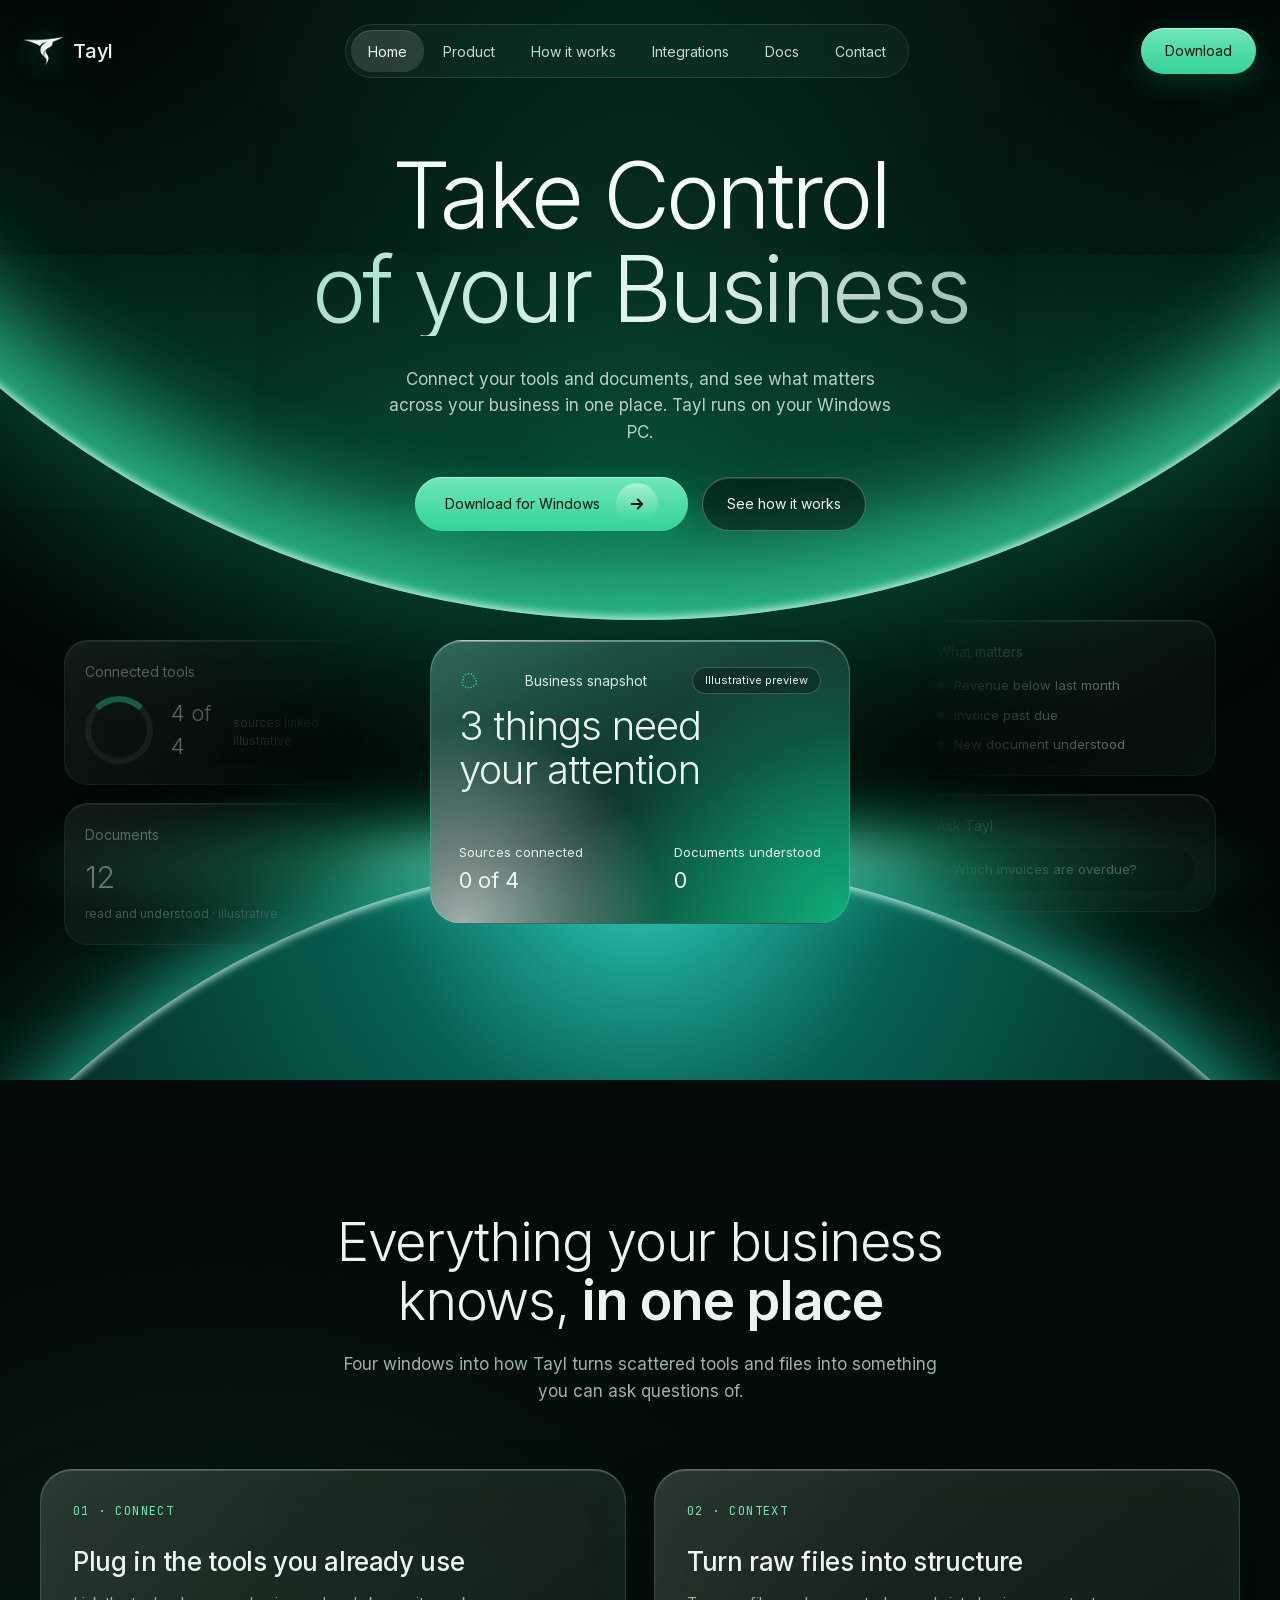
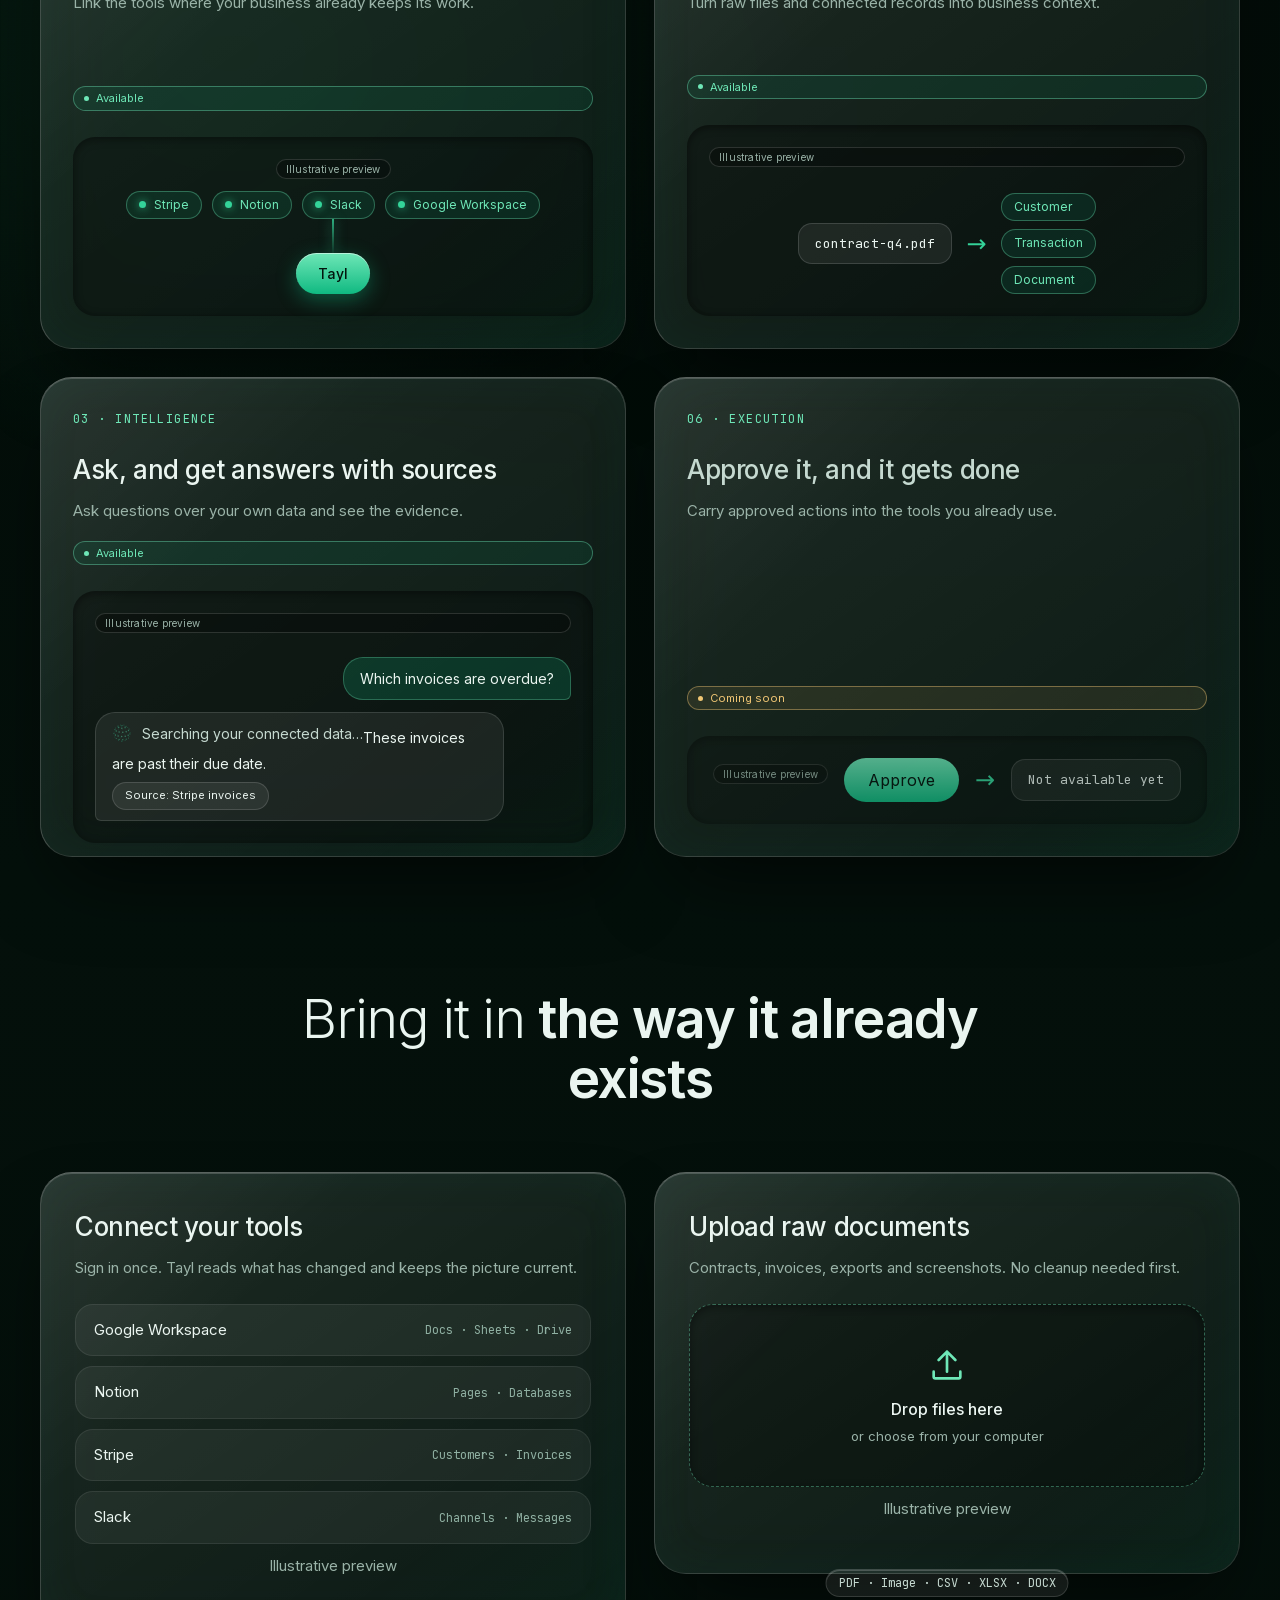
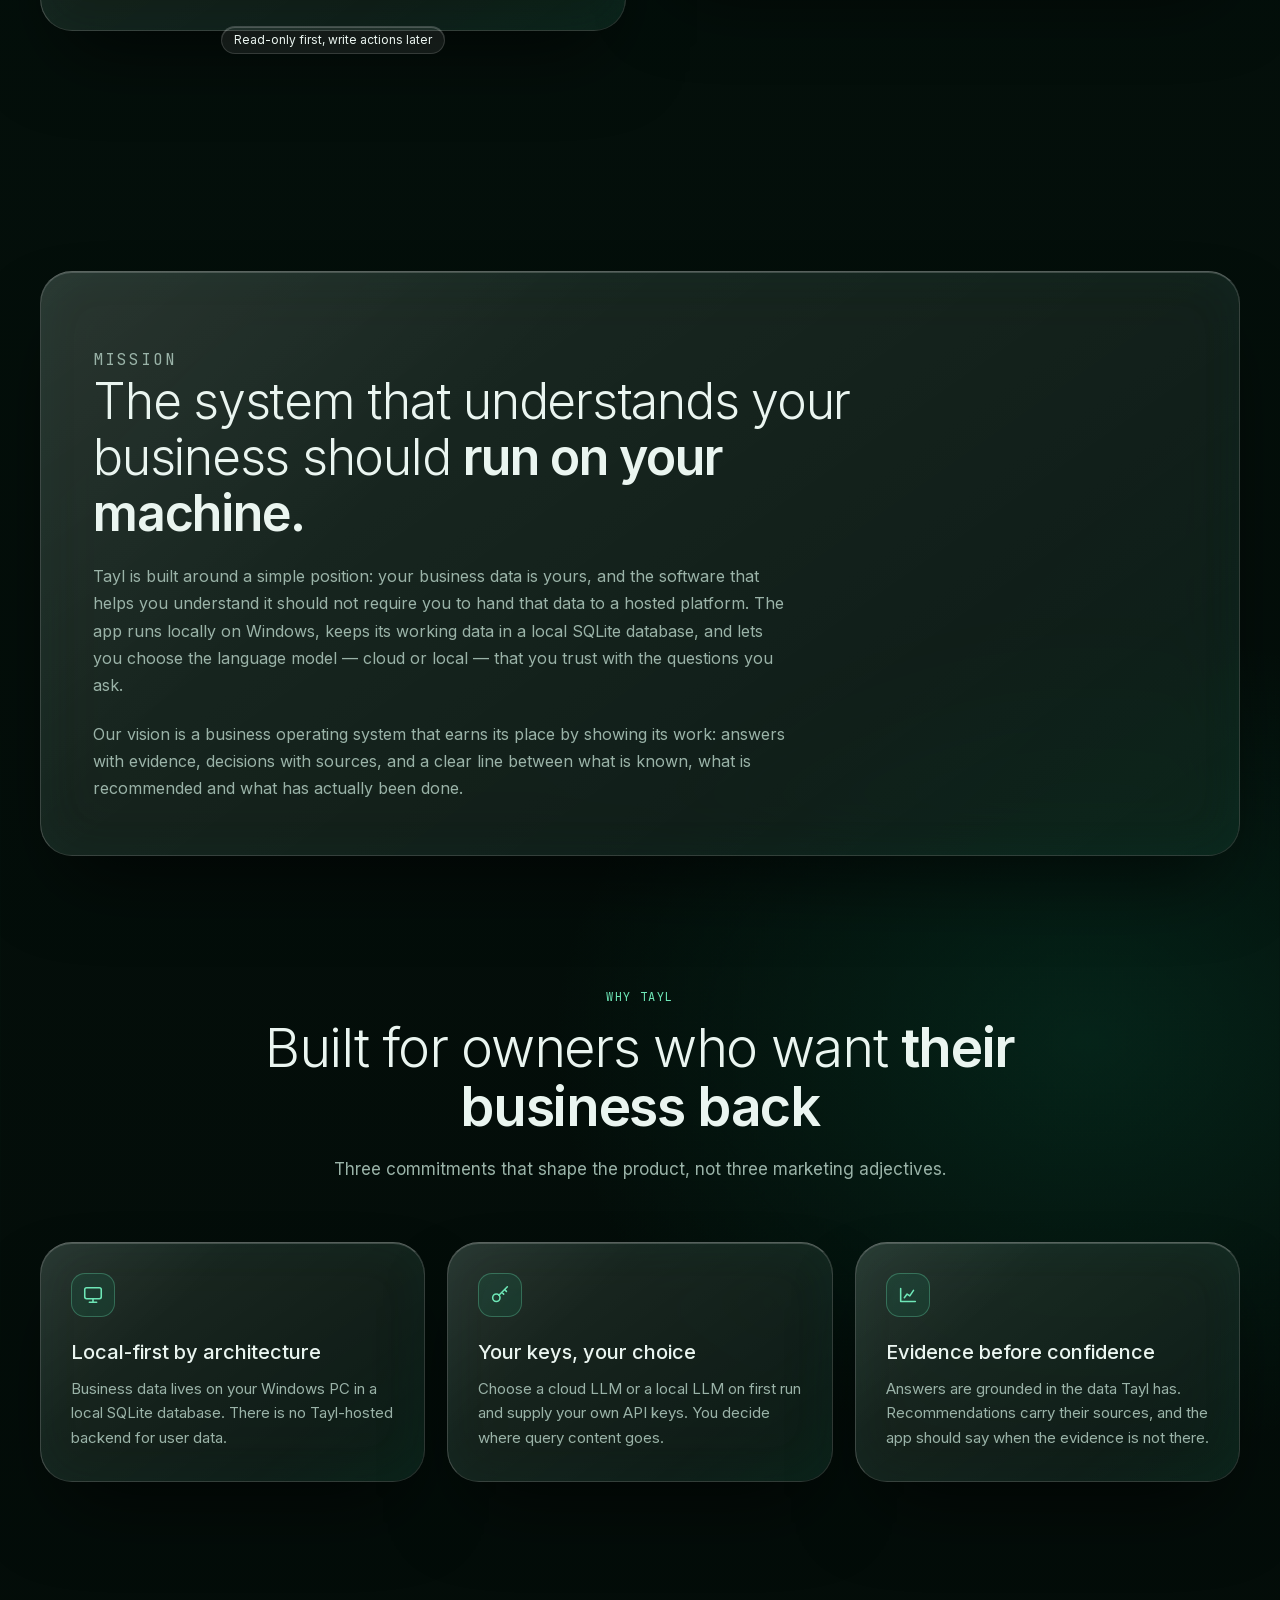
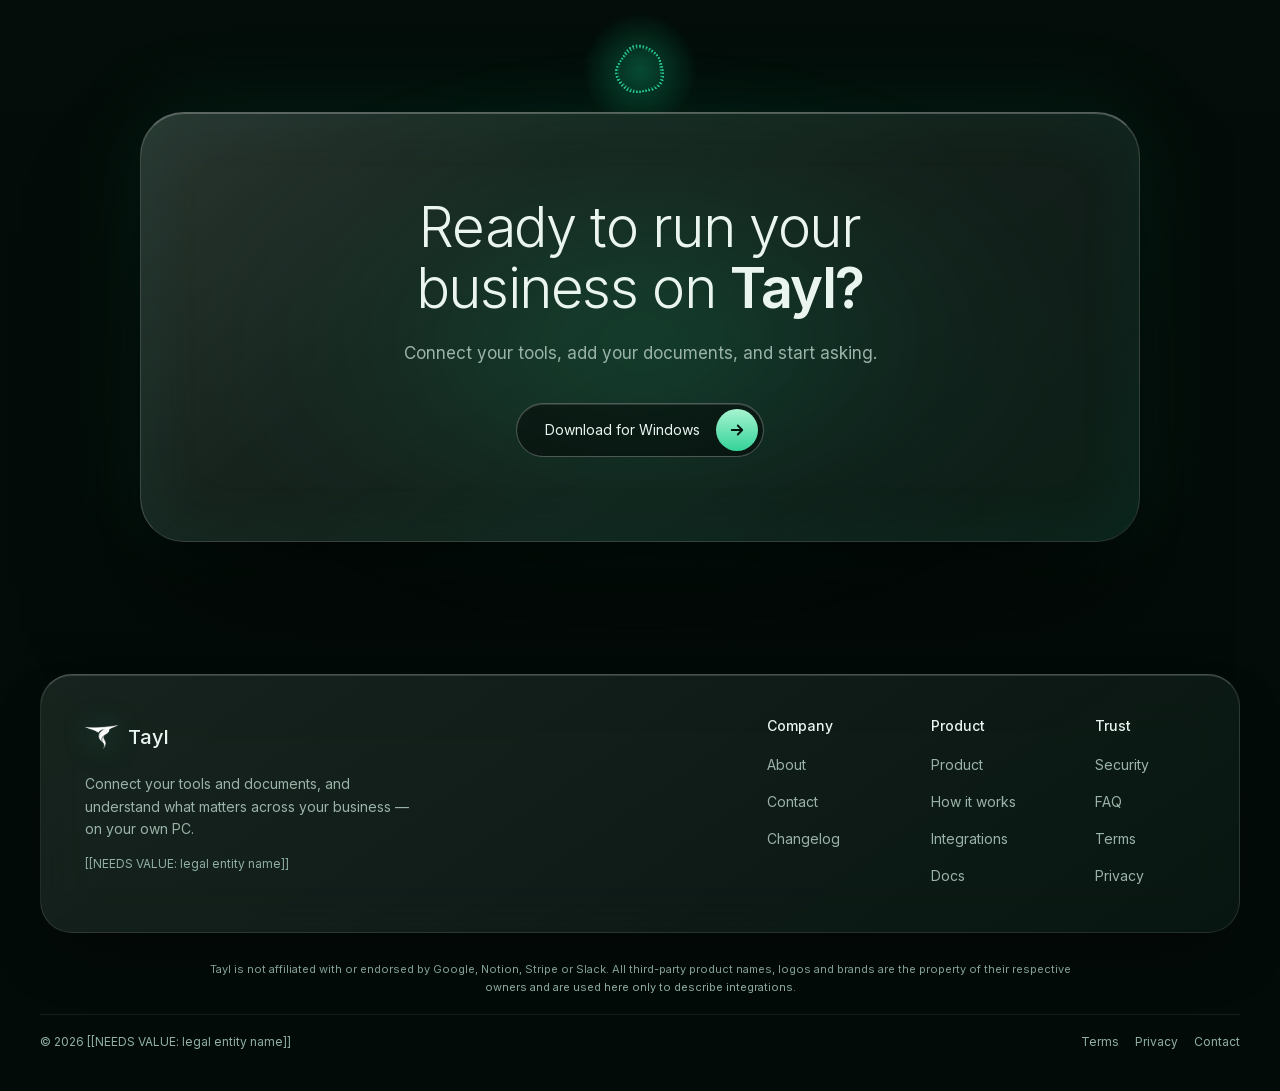
==== commit bdbed6c5: "Deploy site build from 82f7c22" ====
--- a/index.html
+++ b/index.html
@@ -1 +1 @@
-<!DOCTYPE html><html lang="en" class="_0bjUvq_variable yT9lVq_variable"><head><meta charSet="utf-8"/><meta name="viewport" content="width=device-width, initial-scale=1"/><link rel="preload" href="/_next/static/media/07c7676b89ed2778-s.p.2bn3s6zvc0dyp.woff2" as="font" crossorigin="" type="font/woff2"/><link rel="preload" href="/_next/static/media/53897e768d329f66-s.p.3t6q91iet4nsy.woff2" as="font" crossorigin="" type="font/woff2"/><link rel="preload" as="image" href="/tayl-logo-mark.png"/><link rel="stylesheet" href="/_next/static/chunks/0q8h_0pr-r9f6.css" data-precedence="next"/><link rel="preload" as="script" fetchPriority="low" href="/_next/static/chunks/2cy99g62ksls-.js"/><script src="/_next/static/chunks/2cjj6_kuijzr9.js" async=""></script><script src="/_next/static/chunks/38wna7vhf49b2.js" async=""></script><script src="/_next/static/chunks/442vfx08j-nf1.js" async=""></script><script src="/_next/static/chunks/turbopack-3-ry682tkyiqk.js" async=""></script><script src="/_next/static/chunks/1bi7x5td0u_f3.js" async=""></script><script src="/_next/static/chunks/0p9oeq57evo_q.js" async=""></script><script src="/_next/static/chunks/3k7w5_gj_jhl8.js" async=""></script><script src="/_next/static/chunks/24fjku2dnxh0z.js" async=""></script><script src="/_next/static/chunks/1b41gz3xdmkzc.js" async=""></script><script src="/_next/static/chunks/3o71fnzq9f3zw.js" async=""></script><meta name="theme-color" content="#010503"/><meta name="color-scheme" content="dark"/><title>Tayl — a Business OS that runs on your PC</title><meta name="description" content="Connect your tools, add your documents, and ask questions over your own business data. Tayl runs locally on your Windows PC, with evidence-backed answers and no Tayl-hosted storage for your data."/><meta name="application-name" content="Tayl"/><link rel="canonical" href="https://www.tayl.in/"/><meta property="og:title" content="Tayl — a Business OS that runs on your PC"/><meta property="og:description" content="Connect your tools, add your documents, and ask questions over your own business data. Tayl runs locally on your Windows PC, with evidence-backed answers and no Tayl-hosted storage for your data."/><meta property="og:url" content="https://www.tayl.in/"/><meta property="og:site_name" content="Tayl"/><meta property="og:locale" content="en_GB"/><meta property="og:image" content="https://www.tayl.in/og.png"/><meta property="og:image:width" content="1200"/><meta property="og:image:height" content="630"/><meta property="og:image:alt" content="Tayl — a Business OS that runs on your PC — Tayl"/><meta property="og:type" content="website"/><meta name="twitter:card" content="summary_large_image"/><meta name="twitter:title" content="Tayl — a Business OS that runs on your PC"/><meta name="twitter:description" content="Connect your tools, add your documents, and ask questions over your own business data. Tayl runs locally on your Windows PC, with evidence-backed answers and no Tayl-hosted storage for your data."/><meta name="twitter:image" content="https://www.tayl.in/og.png"/><link rel="icon" href="/favicon.ico?favicon.13a0b25-iipy6.ico" sizes="48x48" type="image/x-icon"/><link rel="icon" href="/icon.png?icon.047p-jxouo-me.png" sizes="512x512" type="image/png"/><link rel="apple-touch-icon" href="/apple-icon.png?apple-icon.252szw-sd3a4i.png" sizes="180x180" type="image/png"/><meta name="next-size-adjust" content=""/><meta name="referrer" content="strict-origin-when-cross-origin"/><script src="/_next/static/chunks/0cz1d0mv5g_q7.js" noModule=""></script></head><body><div hidden=""><!--$--><!--/$--></div><a href="#main" class="skip-link">Skip to content</a><header class="site-header"><div class="nav-shell"><a class="nav-brand focus-ring" aria-label="Tayl home" href="/"><img alt="" aria-hidden="true" width="42" height="30" decoding="async" data-nimg="1" class="site-logo" style="color:transparent" src="/tayl-logo-mark.png"/><span>Tayl</span></a><nav class="nav-links" aria-label="Primary"><a class="nav-link focus-ring is-current" aria-current="page" href="/">Home</a><a class="nav-link focus-ring " href="/product/">Product</a><a class="nav-link focus-ring " href="/how-it-works/">How it works</a><a class="nav-link focus-ring " href="/integrations/">Integrations</a><a class="nav-link focus-ring " href="/docs/">Docs</a><a class="nav-link focus-ring " href="/contact/">Contact</a></nav><div class="nav-actions"><a class="pill-button pill-button--solid focus-ring  nav-download focus-ring" href="https://www.mediafire.com/file/8qnl97zwieaw5ee/Tayl_Setup_0.0.0.exe/file"><span>Download</span></a><button type="button" class="menu-toggle focus-ring" aria-expanded="false" aria-controls="mobile-navigation"><span class="sr-only">Open menu</span><span class="menu-icon " aria-hidden="true"><span></span><span></span></span></button></div></div><div id="mobile-navigation" class="mobile-panel" hidden="" aria-label="Mobile navigation"><nav aria-label="Mobile primary"><a class="mobile-link focus-ring is-current" aria-current="page" href="/">Home</a><a class="mobile-link focus-ring " href="/product/">Product</a><a class="mobile-link focus-ring " href="/how-it-works/">How it works</a><a class="mobile-link focus-ring " href="/integrations/">Integrations</a><a class="mobile-link focus-ring " href="/docs/">Docs</a><a class="mobile-link focus-ring " href="/contact/">Contact</a><a class="pill-button pill-button--solid focus-ring  mobile-download" href="/download/"><span>Download for Windows</span></a></nav></div></header><script type="application/ld+json">{"@context":"https://schema.org","@type":"SoftwareApplication","name":"Tayl","description":"Connect your tools, add your documents, and ask questions over your own business data. Tayl runs locally on your Windows PC, with evidence-backed answers and no Tayl-hosted storage for your data.","applicationCategory":"BusinessApplication","operatingSystem":"Windows","url":"https://www.tayl.in","softwareHelp":"https://www.tayl.in/docs","featureList":["Connect Google Workspace, Notion, Stripe and Slack","Upload PDF, image, CSV, XLSX and DOCX documents","Ask questions over local business data","Review recommendations with evidence"]}</script><main id="main"><header class="hero hero-intro" id="top"><div class="sphere sphere--top" aria-hidden="true"><span class="sphere-glow"></span><span class="sphere-rim"></span></div><div class="sphere-flare" aria-hidden="true"></div><div class="sphere sphere--bottom" aria-hidden="true"><span class="sphere-glow"></span><span class="sphere-rim"></span></div><div class="hero-side-intro" aria-hidden="true"><aside class="side-widget side-widget--left"><div class="glass-window glass-window--default"><div class="widget-title">Connected tools</div><div class="widget-ring"><span>4 of 4</span><small>sources linked · illustrative</small></div></div><div class="glass-window glass-window--default"><div class="widget-title">Documents</div><div class="widget-number">12</div><small>read and understood · illustrative</small></div></aside><aside class="side-widget side-widget--right"><div class="glass-window glass-window--default"><div class="widget-title">What matters</div><ul class="widget-list"><li><i class="dot dot--amber"></i>Revenue below last month</li><li><i class="dot dot--amber"></i>Invoice past due</li><li><i class="dot dot--green"></i>New document understood</li></ul></div><div class="glass-window glass-window--default"><div class="widget-title">Ask Tayl</div><div class="widget-input">Which invoices are overdue?</div></div></aside></div><div class="hero-copy"><h1><span class="hero-title-line hero-title-line--one">Take Control</span><em class="hero-title-line hero-title-line--two">of your Business</em></h1><p class="hero-subtitle-intro">Connect your tools and documents, and see what matters across your business in one place. Tayl runs on your Windows PC.</p><div class="hero-actions"><a class="pill-button pill-button--solid focus-ring pill-button--arrow hero-cta-primary" href="https://www.mediafire.com/file/8qnl97zwieaw5ee/Tayl_Setup_0.0.0.exe/file"><span>Download for Windows</span><span class="arrow-circle" aria-hidden="true"><svg width="18" height="18" viewBox="0 0 24 24" fill="none" stroke="currentColor" stroke-width="2.4" stroke-linecap="round" stroke-linejoin="round"><path d="M5 12h14M13 6l6 6-6 6"></path></svg></span></a><a class="pill-button pill-button--dark focus-ring  hero-cta-secondary" href="/how-it-works/"><span>See how it works</span></a></div></div><div class="hero-snapshot"><div class="glass-window glass-window--default hero-snapshot__inner"><div><div class="snapshot-topline"><div class="orb__box" style="width:20px;height:20px"><span class="orb__placeholder" style="width:20px;height:20px" aria-hidden="true"></span><canvas aria-label="Thinking…" style="width:20px;height:20px;display:block" aria-hidden="true"></canvas></div><span>Business snapshot</span><span class="chip chip--default">Illustrative preview</span></div><div class="snapshot-headline">3 things need<br/>your attention</div></div><div class="snapshot-stats"><div><span>Sources connected</span><strong>4<!-- --> of 4</strong></div><div><span>Documents understood</span><strong>12</strong></div></div></div></div></header><section id="product" class="section"><div class="container"><div class="reveal"><div class="section-heading section-heading--center"><h2>Everything your business knows, <strong>in one place</strong></h2><p class="section-heading__description">Four windows into how Tayl turns scattered tools and files into something you can ask questions of.</p></div></div><div class="bento-grid"><div class="reveal"><div class="glass-window glass-window--default bento-card"><div class="eyebrow">01<!-- --> · <!-- -->Connect</div><h3>Plug in the tools you already use</h3><p>Link the tools where your business already keeps its work.</p><span class="status-badge status-badge--available" data-status="available"><span class="status-dot" aria-hidden="true"></span>Available</span><div class="mock-well mock-connect"><span class="chip chip--default mock-label">Illustrative preview</span><div class="connect-chips"><span class="chip chip--green"><i class="dot dot--green"></i>Stripe</span><span class="chip chip--green"><i class="dot dot--green"></i>Notion</span><span class="chip chip--green"><i class="dot dot--green"></i>Slack</span><span class="chip chip--green"><i class="dot dot--green"></i>Google Workspace</span></div><span class="mock-connector" aria-hidden="true"></span><strong class="tayl-node">Tayl</strong></div></div></div><div class="reveal" style="transition-delay:80ms"><div class="glass-window glass-window--default bento-card  bento-card--offset"><div class="eyebrow">02<!-- --> · <!-- -->Context</div><h3>Turn raw files into structure</h3><p>Turn raw files and connected records into business context.</p><span class="status-badge status-badge--available" data-status="available"><span class="status-dot" aria-hidden="true"></span>Available</span><div class="mock-well mock-context"><span class="chip chip--default mock-label">Illustrative preview</span><span class="file-chip">contract-q4.pdf</span><span class="mock-arrow" aria-hidden="true">→</span><div class="entity-chips"><span class="chip chip--green">Customer</span><span class="chip chip--green">Transaction</span><span class="chip chip--green">Document</span></div></div></div></div><div class="reveal" style="transition-delay:160ms"><div class="glass-window glass-window--default bento-card"><div class="eyebrow">03<!-- --> · <!-- -->Intelligence</div><h3>Ask, and get answers with sources</h3><p>Ask questions over your own data and see the evidence.</p><span class="status-badge status-badge--available" data-status="available"><span class="status-dot" aria-hidden="true"></span>Available</span><div class="mock-well mock-chat"><span class="chip chip--default mock-label">Illustrative preview</span><div class="chat-bubble chat-bubble--question">Which invoices are overdue?</div><div class="chat-bubble chat-bubble--answer"><div class="orb-thinking-line"><div class="orb__box" style="width:20px;height:20px"><span class="orb__placeholder" style="width:20px;height:20px" aria-hidden="true"></span><canvas role="img" aria-label="Intelligence stage: searching your data" style="width:20px;height:20px;display:block"></canvas></div><span>Searching your connected data…</span></div>These invoices are past their due date.<span class="chip chip--default">Source: Stripe invoices</span></div></div></div></div><div class="reveal" style="transition-delay:240ms"><div class="glass-window glass-window--default bento-card bento-card--roadmap bento-card--offset"><div class="eyebrow">06<!-- --> · <!-- -->Execution</div><h3>Approve it, and it gets done</h3><p>Carry approved actions into the tools you already use.</p><span class="status-badge status-badge--coming-soon" data-status="coming-soon"><span class="status-dot" aria-hidden="true"></span>Coming soon</span><div class="mock-well mock-execution"><span class="chip chip--default mock-label">Illustrative preview</span><button type="button" disabled="" class="disabled-approve">Approve</button><span class="mock-arrow" aria-hidden="true">→</span><span class="sent-chip">Not available yet</span></div></div></div></div></div></section><section id="integrations" class="section"><div class="container"><div class="reveal"><div class="section-heading section-heading--center"><h2>Bring it in <strong>the way it already exists</strong></h2></div></div><div class="source-grid"><div class="reveal"><div class="glass-window glass-window--default source-window"><h3>Connect your tools</h3><p>Sign in once. Tayl reads what has changed and keeps the picture current.</p><div class="source-list"><div class="source-row"><span>Google Workspace</span><code>Docs · Sheets · Drive</code></div><div class="source-row"><span>Notion</span><code>Pages · Databases</code></div><div class="source-row"><span>Stripe</span><code>Customers · Invoices</code></div><div class="source-row"><span>Slack</span><code>Channels · Messages</code></div></div><span class="chip chip--default hanging-chip">Read-only first, write actions later</span><p class="mock-caption">Illustrative preview</p></div></div><div class="reveal" style="transition-delay:100ms"><div class="glass-window glass-window--default source-window"><h3>Upload raw documents</h3><p>Contracts, invoices, exports and screenshots. No cleanup needed first.</p><div class="upload-well"><svg width="40" height="40" viewBox="0 0 24 24" fill="none" stroke="currentColor" stroke-width="1.6" stroke-linecap="round" stroke-linejoin="round" aria-hidden="true"><path d="M12 16V4M7 9l5-5 5 5M4 16v3a1 1 0 001 1h14a1 1 0 001-1v-3"></path></svg><strong>Drop files here</strong><span>or choose from your computer</span></div><span class="chip chip--mono hanging-chip">PDF · Image · CSV · XLSX · DOCX</span><p class="mock-caption">Illustrative preview</p></div></div></div></div></section><section class="section"><div class="container"><div class="reveal"><div class="glass-window glass-window--default mission-window"><p class="eyebrow">Mission</p><h2>The system that understands your business should <strong>run on your machine.</strong></h2><p>Tayl is built around a simple position: your business data is yours, and the software that helps you understand it should not require you to hand that data to a hosted platform. The app runs locally on Windows, keeps its working data in a local SQLite database, and lets you choose the language model — cloud or local — that you trust with the questions you ask.</p><p>Our vision is a business operating system that earns its place by showing its work: answers with evidence, decisions with sources, and a clear line between what is known, what is recommended and what has actually been done.</p></div></div></div></section><section class="section"><div class="container"><div class="reveal"><div class="section-heading section-heading--center"><p class="eyebrow">Why Tayl</p><h2>Built for owners who want <strong>their business back</strong></h2><p class="section-heading__description">Three commitments that shape the product, not three marketing adjectives.</p></div></div><div class="why-grid"><div class="reveal"><div class="glass-window glass-window--default why-card"><span class="why-card__icon"><svg width="22" height="22" viewBox="0 0 24 24" fill="none" stroke="currentColor" stroke-width="1.7" stroke-linecap="round" stroke-linejoin="round" aria-hidden="true"><rect x="3" y="4" width="18" height="12" rx="2"></rect><path d="M8 20h8M12 16v4"></path></svg></span><h3>Local-first by architecture</h3><p>Business data lives on your Windows PC in a local SQLite database. There is no Tayl-hosted backend for user data.</p></div></div><div class="reveal" style="transition-delay:90ms"><div class="glass-window glass-window--default why-card"><span class="why-card__icon"><svg width="22" height="22" viewBox="0 0 24 24" fill="none" stroke="currentColor" stroke-width="1.7" stroke-linecap="round" stroke-linejoin="round" aria-hidden="true"><circle cx="8" cy="15" r="4"></circle><path d="M10.8 12.2 20 3M17 6l2 2M14 9l2 2"></path></svg></span><h3>Your keys, your choice</h3><p>Choose a cloud LLM or a local LLM on first run and supply your own API keys. You decide where query content goes.</p></div></div><div class="reveal" style="transition-delay:180ms"><div class="glass-window glass-window--default why-card"><span class="why-card__icon"><svg width="22" height="22" viewBox="0 0 24 24" fill="none" stroke="currentColor" stroke-width="1.7" stroke-linecap="round" stroke-linejoin="round" aria-hidden="true"><path d="M4 19V5M4 19h16"></path><path d="M8 15l3-4 3 2 4-6"></path></svg></span><h3>Evidence before confidence</h3><p>Answers are grounded in the data Tayl has. Recommendations carry their sources, and the app should say when the evidence is not there.</p></div></div></div></div></section><section class="section"><div class="container final-section"><div class="cta-halo" aria-hidden="true"></div><div class="orb-final"><div class="orb__box" style="width:64px;height:64px" data-orb-glow=""><span class="orb__placeholder" style="width:64px;height:64px" aria-hidden="true"></span><canvas role="img" aria-label="Tayl is ready when you are" style="width:64px;height:64px;display:block"></canvas></div></div><div class="reveal"><div class="glass-window glass-window--default final-window"><h2>Ready to run your business on <strong>Tayl?</strong></h2><p>Connect your tools, add your documents, and start asking.</p><a class="pill-button pill-button--dark focus-ring pill-button--arrow final-cta" href="https://www.mediafire.com/file/8qnl97zwieaw5ee/Tayl_Setup_0.0.0.exe/file"><span>Download for Windows</span><span class="arrow-circle" aria-hidden="true"><svg width="18" height="18" viewBox="0 0 24 24" fill="none" stroke="currentColor" stroke-width="2.4" stroke-linecap="round" stroke-linejoin="round"><path d="M5 12h14M13 6l6 6-6 6"></path></svg></span></a></div></div></div></section></main><!--$--><!--/$--><footer class="site-footer"><div class="container"><div class="footer-window"><div class="footer-intro"><a class="nav-brand focus-ring" aria-label="Tayl home" href="/"><img alt="" aria-hidden="true" loading="lazy" width="45" height="32" decoding="async" data-nimg="1" class="site-logo" style="color:transparent" src="/tayl-logo-mark.png"/><span>Tayl</span></a><p>Connect your tools and documents, and understand what matters across your business — on your own PC.</p><p class="footer-company">[[NEEDS VALUE: legal entity name]]</p></div><div class="footer-columns"><div><strong>Company</strong><a class="focus-ring" href="/about/">About</a><a class="focus-ring" href="/contact/">Contact</a><a class="focus-ring" href="/changelog/">Changelog</a></div><div><strong>Product</strong><a class="focus-ring" href="/product/">Product</a><a class="focus-ring" href="/how-it-works/">How it works</a><a class="focus-ring" href="/integrations/">Integrations</a><a class="focus-ring" href="/docs/">Docs</a></div><div><strong>Trust</strong><a class="focus-ring" href="/security/">Security</a><a class="focus-ring" href="/faq/">FAQ</a><a class="focus-ring" href="/terms/">Terms</a><a class="focus-ring" href="/privacy/">Privacy</a></div></div></div><div class="footer-meta"><p class="footer-disclaimer">Tayl is not affiliated with or endorsed by Google, Notion, Stripe or Slack. All third-party product names, logos and brands are the property of their respective owners and are used here only to describe integrations.</p><div class="footer-meta-row"><p>© <!-- -->2026<!-- --> <!-- -->[[NEEDS VALUE: legal entity name]]</p><div class="footer-small-links"><a class="focus-ring" href="/terms/">Terms</a><a class="focus-ring" href="/privacy/">Privacy</a><a class="focus-ring" href="/contact/">Contact</a></div></div></div></div></footer><noscript><style>.reveal{opacity:1 !important;transform:none !important}</style></noscript><script id="_R_">(globalThis["TURBOPACK"] || (globalThis["TURBOPACK"] = [])).push({"otherChunks":["static/chunks/2cy99g62ksls-.js","static/chunks/2cjj6_kuijzr9.js","static/chunks/38wna7vhf49b2.js","static/chunks/442vfx08j-nf1.js"],"runtimeModuleIds":[94814]});</script><script src="/_next/static/chunks/2cy99g62ksls-.js" async=""></script><script>(self.__next_f=self.__next_f||[]).push([0])</script><script>self.__next_f.push([1,"1:\"$Sreact.fragment\"\n2:\"/_next/static/chunks/1bi7x5td0u_f3.js\"\n3:\"/_next/static/chunks/0p9oeq57evo_q.js\"\n4:I[19250,[\"$2\",\"$3\"],\"SiteHeader\"]\n5:I[73946,[\"$2\",\"$3\"],\"default\"]\n6:\"/_next/static/chunks/3k7w5_gj_jhl8.js\"\n7:I[836,[\"$2\",\"$3\",\"$6\"],\"default\"]\n8:I[45514,[\"$2\",\"$3\"],\"default\"]\n9:\"/_next/static/chunks/24fjku2dnxh0z.js\"\na:I[29993,[\"$2\",\"$3\",\"$9\"],\"Orb\"]\nb:I[42367,[\"$2\",\"$3\",\"$9\"],\"\"]\nc:I[6353,[\"$2\",\"$3\"],\"Image\"]\n13:\"/_next/static/chunks/1b41gz3xdmkzc.js\"\n14:I[66083,[\"$2\",\"$3\",\"$13\"],\"default\"]\n:HL[\"/_next/static/chunks/0q8h_0pr-r9f6.css\",\"style\"]\n:HL[\"/_next/static/media/07c7676b89ed2778-s.p.2bn3s6zvc0dyp.woff2\",\"font\",{\"crossOrigin\":\"\",\"type\":\"font/woff2\"}]\n:HL[\"/_next/static/media/53897e768d329f66-s.p.3t6q91iet4nsy.woff2\",\"font\",{\"crossOrigin\":\"\",\"type\":\"font/woff2\"}]\n10:[[\"children\",{\"s\":\"__PAGE__\",\"h\":512,\"d\":{\"r\":\"$L11\",\"p\":false,\"v\":null}}]]\n0:{\"P\":null,\"c\":[\"\",\"\"],\"q\":\"\",\"i\":false,\"t\":{\"t\":{\"s\":\"\",\"h\":528,\"d\":{\"r\":[\"$\",\"$1\",\"c\",{\"children\":[[[\"$\",\"link\",\"0\",{\"rel\":\"stylesheet\",\"href\":\"/_next/static/chunks/0q8h_0pr-r9f6.css\",\"precedence\":\"next\",\"crossOrigin\":\"$undefined\",\"nonce\":\"$undefined\"}],[\"$\",\"script\",\"script-0\",{\"src\":\"/_next/static/chunks/1bi7x5td0u_f3.js\",\"async\":true,\"nonce\":\"$undefined\"}],[\"$\",\"script\",\"script-1\",{\"src\":\"/_next/static/chunks/0p9oeq57evo_q.js\",\"async\":true,\"nonce\":\"$undefined\"}]],[\"$\",\"html\",null,{\"lang\":\"en\",\"className\":\"_0bjUvq_variable yT9lVq_variable\",\"children\":[\"$\",\"body\",null,{\"children\":[[\"$\",\"a\",null,{\"href\":\"#main\",\"className\":\"skip-link\",\"children\":\"Skip to content\"}],[\"$\",\"$L4\",null,{}],[\"$\",\"$L5\",null,{\"parallelRouterKey\":\"children\",\"error\":\"$7\",\"errorStyles\":[],\"errorScripts\":[[\"$\",\"script\",\"script-0\",{\"src\":\"/_next/static/chunks/3k7w5_gj_jhl8.js\",\"async\":true,\"nonce\":\"$undefined\"}]],\"template\":[\"$\",\"$L8\",null,{}],\"templateStyles\":\"$undefined\",\"templateScripts\":\"$undefined\",\"notFound\":[[\"$\",\"main\",null,{\"id\":\"main\",\"children\":[\"$\",\"section\",null,{\"className\":\"error-page\",\"children\":[[\"$\",\"div\",null,{\"className\":\"error-page__glow\",\"aria-hidden\":\"true\"}],[\"$\",\"div\",null,{\"className\":\"container\",\"children\":[[\"$\",\"div\",null,{\"className\":\"error-orb\",\"children\":[\"$\",\"$La\",null,{\"state\":\"searching\",\"size\":\"lg\",\"paused\":false,\"label\":\"Searching for the page\",\"decorative\":false}]}],[\"$\",\"p\",null,{\"className\":\"eyebrow\",\"children\":\"404\"}],[\"$\",\"h1\",null,{\"children\":\"This page is not here.\"}],[\"$\",\"p\",null,{\"children\":\"The link may be old, mistyped or pointing at something that has not been published yet. The home page and the documentation are good places to pick the thread back up.\"}],[\"$\",\"div\",null,{\"className\":\"error-page__actions\",\"children\":[[\"$\",\"$Lb\",null,{\"className\":\"pill-button pill-button--solid focus-ring pill-button--arrow\",\"href\":\"/\",\"children\":[[\"$\",\"span\",null,{\"children\":\"Back to home\"}],[\"$\",\"span\",null,{\"className\":\"arrow-circle\",\"aria-hidden\":\"true\",\"children\":[\"$\",\"svg\",null,{\"width\":\"18\",\"height\":\"18\",\"viewBox\":\"0 0 24 24\",\"fill\":\"none\",\"stroke\":\"currentColor\",\"strokeWidth\":\"2.4\",\"strokeLinecap\":\"round\",\"strokeLinejoin\":\"round\",\"children\":[\"$\",\"path\",null,{\"d\":\"M5 12h14M13 6l6 6-6 6\"}]}]}]]}],[\"$\",\"$Lb\",null,{\"className\":\"pill-button pill-button--dark focus-ring\",\"href\":\"/docs\",\"children\":[[\"$\",\"span\",null,{\"children\":\"Read the docs\"}],null]}]]}],[\"$\",\"p\",null,{\"className\":\"small muted\",\"style\":{\"marginTop\":22},\"children\":[\"Looking for the download? \",[\"$\",\"$Lb\",null,{\"href\":\"/download\",\"children\":\"Get Tayl for Windows\"}],\".\"]}]]}]]}]}],[]],\"forbidden\":\"$undefined\",\"unauthorized\":\"$undefined\"}],[\"$\",\"footer\",null,{\"className\":\"site-footer\",\"children\":[\"$\",\"div\",null,{\"className\":\"container\",\"children\":[[\"$\",\"div\",null,{\"className\":\"footer-window\",\"children\":[[\"$\",\"div\",null,{\"className\":\"footer-intro\",\"children\":[[\"$\",\"$Lb\",null,{\"href\":\"/\",\"className\":\"nav-brand focus-ring\",\"aria-label\":\"Tayl home\",\"children\":[[\"$\",\"$Lc\",null,{\"src\":\"/tayl-logo-mark.png\",\"alt\":\"\",\"aria-hidden\":\"true\",\"width\":45,\"height\":32,\"priority\":false,\"className\":\"site-logo\",\"sizes\":\"45px\"}],[\"$\",\"span\",null,{\"children\":\"Tayl\"}]]}],[\"$\",\"p\",null,{\"children\":\"Connect your tools and documents, and understand what matters across your business — on your own PC.\"}],[\"$\",\"p\",null,{\"className\":\"footer-company\",\"children\":[\"[[NEEDS VALUE: legal entity name]]\",null]}]]}],[\"$\",\"div\",null,{\"className\":\"footer-columns\",\"children\":[[\"$\",\"div\",\"Company\",{\"children\":[[\"$\",\"strong\",null,{\"children\":\"Company\"}],[[\"$\",\"$Lb\",\"/about\",{\"href\":\"/about\",\"className\":\"focus-ring\",\"children\":\"About\"}],[\"$\",\"$Lb\",\"/contact\",{\"href\":\"/contact\",\"className\":\"focus-ring\",\"children\":\"Contact\"}],[\"$\",\"$Lb\",\"/changelog\",{\"href\":\"/changelog\",\"className\":\"focus-ring\",\"children\":\"Changelog\"}]]]}],[\"$\",\"div\",\"Product\",{\"children\":[[\"$\",\"strong\",null,{\"children\":\"Product\"}],[[\"$\",\"$Lb\",\"/product\",{\"href\":\"/product\",\"className\":\"focus-ring\",\"children\":\"Product\"}],[\"$\",\"$Lb\",\"/how-it-works\",{\"href\":\"/how-it-works\",\"className\":\"focus-ring\",\"children\":\"How it works\"}],[\"$\",\"$Lb\",\"/integrations\",{\"href\":\"/integrations\",\"className\":\"focus-ring\",\"children\":\"Integrations\"}],[\"$\",\"$Lb\",\"/docs\",{\"href\":\"/docs\",\"className\":\"focus-ring\",\"children\":\"Docs\"}]]]}],[\"$\",\"div\",\"Trust\",{\"children\":[[\"$\",\"strong\",null,{\"children\":\"Trust\"}],[[\"$\",\"$Lb\",\"/security\",{\"href\":\"/security\",\"className\":\"focus-ring\",\"children\":\"Security\"}],[\"$\",\"$Lb\",\"/faq\",{\"href\":\"/faq\",\"className\":\"focus-ring\",\"children\":\"FAQ\"}],[\"$\",\"$Lb\",\"/terms\",{\"href\":\"/terms\",\"className\":\"focus-ring\",\"children\":\"Terms\"}],[\"$\",\"$Lb\",\"/privacy\",{\"href\":\"/privacy\",\"className\":\"focus-ring\",\"children\":\"Privacy\"}]]]}]]}]]}],[\"$\",\"div\",null,{\"className\":\"footer-meta\",\"children\":[[\"$\",\"p\",null,{\"className\":\"footer-disclaimer\",\"children\":\"Tayl is not affiliated with or endorsed by Google, Notion, Stripe or Slack. All third-party product names, logos and brands are the property of their respective owners and are used here only to describe integrations.\"}],\"$Ld\"]}]]}]}],\"$Le\",\"$Lf\",null]}]}]]}],\"p\":false,\"v\":null},\"c\":\"$Q10\"},\"h\":{\"r\":\"$L12\",\"p\":false,\"v\":null}},\"m\":\"$undefined\",\"G\":[\"$14\",[\"$L15\"]],\"S\":true,\"r\":\"$undefined\",\"s\":\"$undefined\",\"a\":\"$undefined\",\"l\":\"$undefined\",\"p\":\"$undefined\",\"d\":\"$undefined\",\"b\":\"_sDBFStI7JUyibUSdex-U\"}\n17:\"/_next/static/chunks/3o71fnzq9f3zw.js\"\n18:I[9155,[\"$2\",\"$3\",\"$17\"],\"LandingPage\"]\n19:I[247,[\"$2\",\"$3\"],\"OutletBoundary\"]\n1a:\"$Sreact.suspense\"\n1c:\"ViewportBoundary\"\n1d:I[247,[\"$2\",\"$3\"],\"$1c\"]\n1f:\"MetadataBoundary\"\n20:I[247,[\"$2\",\"$3\"],\"$1f\"]\nd:[\"$\",\"div\",null,{\"className\":\"footer-meta-row\",\"children\":[[\"$\",\"p\",null,{\"children\":[\"© \",2026,\" \",\"[[NEEDS VALUE: legal entity name]]\"]}],[\"$\",\"div\",null,{\"className\":\"footer-small-links\",\"children\":[[\"$\",\"$Lb\",null,{\"href\":\"/terms\",\"className\":\"focus-ring\",\"children\":\"Terms\"}],[\"$\",\"$Lb\",null,{\"href\":\"/privacy\",\"className\":\"focus-ring\",\"children\":\"Privacy\"}],[\"$\",\"$Lb\",null,{\"href\":\"/contact\",\"className\":\"focus-ring\",\"children\":\"Contact\"}],[]]}]]}]\n16:[\"$\",\"style\",null,{\"children\":\".reveal{opacity:1 !important;transform:none !important}\"}]\ne:[\"$\",\"noscript\",null,{\"children\":\"$16\"}]\nf:[\"$\",\"meta\",null,{\"name\":\"referrer\",\"content\":\"strict-origin-when-cross-origin\"}]\n11:[\"$\",\"$1\",\"c\",{\"children\":[[[\"$\",\"script\",null,{\"type\":\"application/ld+json\",\"dangerouslySetInnerHTML\":{\"__html\":\"{\\\"@context\\\":\\\"https://schema.org\\\",\\\"@type\\\":\\\"SoftwareApplication\\\",\\\"name\\\":\\\"Tayl\\\",\\\"description\\\":\\\"Connect your tools, add your documents, and ask questions over your own business data. Tayl runs locally on your Windows PC, with evidence-backed answers and no Tayl-hosted storage for your data.\\\",\\\"applicationCategory\\\":\\\"BusinessApplication\\\",\\\"operatingSystem\\\":\\\"Windows\\\",\\\"url\\\":\\\"https://www.tayl.in\\\",\\\"softwareHelp\\\":\\\"https://www.tayl.in/docs\\\",\\\"featureList\\\":[\\\"Connect Google Workspace, Notion, Stripe and Slack\\\",\\\"Upload PDF, image, CSV, XLSX and DOCX documents\\\",\\\"Ask questions over local business data\\\",\\\"Review recommendations with evidence\\\"]}\"}}],[\"$\",\"$L18\",null,{}]],[[\"$\",\"script\",\"script-0\",{\"src\":\"/_next/static/chunks/3o71fnzq9f3zw.js\",\"async\":true,\"nonce\":\"$undefined\"}]],[\"$\",\"$L19\",null,{\"children\":[\"$\",\"$1a\",null,{\"name\":\"Next.MetadataOutlet\",\"children\":\"$@1b\"}]}]]}]\n12:[\"$\",\"$1\",\"h\",{\"children\":[null,[\"$\",\"$L1d\",null,{\"children\":\"$L1e\"}],[\"$\",\"$L20\",null,{\"children\":[[\"$\",\"div\",null,{\"hidden\":true,\"children\":[\"$\",\"$1a\",null,{\"name\":\"Next.Metadata\",\"children\":\"$L21\"}]}],null]}],[\"$\",\"meta\",null,{\"name\":\"next-size-adjust\",\"content\":\"\"}]]}]\n15:[\"$\",\"link\",\"0\",{\"rel\":\"stylesheet\",\"href\":\"/_next/static/chunks/0q8h_0pr-r9f6.css\",\"precedence\":\"next\",\"crossOrigin\":\"$undefined\",\"nonce\":\"$undefined\"}]\n1e:[[\"$\",\"meta\",\"0\",{\"charSet\":\"utf-8\"}],[\"$\",\"meta\",\"1\",{\"name\":\"viewport\",\"content\":\"width=device-width, initial-scale=1\"}],[\"$\",\"meta\",\"2\",{\"name\":\"theme-color\",\"content\":\"#010503\"}],[\"$\",\"meta\",\"3\",{\"name\":\"color-scheme\",\"content\":\"dark\"}]]\n22:I[98851,[\"$2\",\"$3\"],\"IconMark\"]\n1b:null\n21:[[\"$\",\"title\",\"0\",{\"children\":\"Tayl — a Business OS that runs on your PC\"}],[\"$\",\"meta\",\"1\",{\"name\":\"description\",\"content\":\"Connect your tools, add your documents, and ask questions over your own business data. Tayl runs locally on your Windows PC, with evidence-backed answers and no Tayl-hosted storage for your data.\"}],[\"$\",\"meta\",\"2\",{\"name\":\"application-name\",\"content\":\"Tayl\"}],[\"$\",\"link\",\"3\",{\"rel\":\"canonical\",\"href\":\"https://www.tayl.in/\"}],[\"$\",\"meta\",\"4\",{\"property\":\"og:title\",\"content\":\"Tayl — a Business OS that runs on your PC\"}],[\"$\",\"meta\",\"5\",{\"property\":\"og:description\",\"content\":\"Connect your tools, add your documents, and ask questions over your own business data. Tayl runs locally on your Windows PC, with evidence-backed answers and no Tayl-hosted storage for your data.\"}],[\"$\",\"meta\",\"6\",{\"property\":\"og:url\",\"content\":\"https://www.tayl.in/\"}],[\"$\",\"meta\",\"7\",{\"property\":\"og:site_name\",\"content\":\"Tayl\"}],[\"$\",\"meta\",\"8\",{\"property\":\"og:locale\",\"content\":\"en_GB\"}],[\"$\",\"meta\",\"9\",{\"property\":\"og:image\",\"content\":\"https://www.tayl.in/og.png\"}],[\"$\",\"meta\",\"10\",{\"property\":\"og:image:width\",\"content\":\"1200\"}],[\"$\",\"meta\",\"11\",{\"property\":\"og:image:height\",\"content\":\"630\"}],[\"$\",\"meta\",\"12\",{\"property\":\"og:image:alt\",\"content\":\"Tayl — a Business OS that runs on your PC — Tayl\"}],[\"$\",\"meta\",\"13\",{\"property\":\"og:type\",\"content\":\"website\"}],[\"$\",\"meta\",\"14\",{\"name\":\"twitter:card\",\"content\":\"summary_large_image\"}],[\"$\",\"meta\",\"15\",{\"name\":\"twitter:title\",\"content\":\"Tayl — a Business OS that runs on your PC\"}],[\"$\",\"meta\",\"16\",{\"name\":\"twitter:description\",\"content\":\"Connect your tools, add your documents, and ask questions over your own business data. Tayl runs locally on your Windows PC, with evidence-backed answers and no Tayl-hosted storage for your data.\"}],[\"$\",\"meta\",\"17\",{\"name\":\"twitter:image\",\"content\":\"https://www.tayl.in/og.png\"}],[\"$\",\"link\",\"18\",{\"rel\":\"icon\",\"href\":\"/favicon.ico?favicon.13a0b25-iipy6.ico\",\"sizes\":\"48x48\",\"type\":\"image/x-icon\"}],[\"$\",\"link\",\"19\",{\"rel\":\"icon\",\"href\":\"/icon.png?icon.047p-jxouo-me.png\",\"sizes\":\"512x512\",\"type\":\"image/png\"}],[\"$\",\"link\",\"20\",{\"rel\":\"apple-touch-icon\",\"href\":\"/apple-icon.png?apple-icon.252szw-sd3a4i.png\",\"sizes\":\"180x180\",\"type\":\"image/png\"}],[\"$\",\"$L22\",\"21\",{}]]\n"])</script></body></html>+<!DOCTYPE html><html lang="en" class="_0bjUvq_variable yT9lVq_variable"><head><meta charSet="utf-8"/><meta name="viewport" content="width=device-width, initial-scale=1"/><link rel="preload" href="/_next/static/media/07c7676b89ed2778-s.p.2bn3s6zvc0dyp.woff2" as="font" crossorigin="" type="font/woff2"/><link rel="preload" href="/_next/static/media/53897e768d329f66-s.p.3t6q91iet4nsy.woff2" as="font" crossorigin="" type="font/woff2"/><link rel="preload" as="image" href="/tayl-logo-mark.png"/><link rel="stylesheet" href="/_next/static/chunks/3nd7hzq4lrant.css" data-precedence="next"/><link rel="preload" as="script" fetchPriority="low" href="/_next/static/chunks/2cy99g62ksls-.js"/><script src="/_next/static/chunks/2cjj6_kuijzr9.js" async=""></script><script src="/_next/static/chunks/38wna7vhf49b2.js" async=""></script><script src="/_next/static/chunks/442vfx08j-nf1.js" async=""></script><script src="/_next/static/chunks/turbopack-3-ry682tkyiqk.js" async=""></script><script src="/_next/static/chunks/1bi7x5td0u_f3.js" async=""></script><script src="/_next/static/chunks/0p9oeq57evo_q.js" async=""></script><script src="/_next/static/chunks/3k7w5_gj_jhl8.js" async=""></script><script src="/_next/static/chunks/24fjku2dnxh0z.js" async=""></script><script src="/_next/static/chunks/1b41gz3xdmkzc.js" async=""></script><script src="/_next/static/chunks/1wwb0bm9zdtp3.js" async=""></script><meta name="theme-color" content="#010503"/><meta name="color-scheme" content="dark"/><title>Tayl — a Business OS that runs on your PC</title><meta name="description" content="Connect your tools, add your documents, and ask questions over your own business data. Tayl runs locally on your Windows PC, with evidence-backed answers and no Tayl-hosted storage for your data."/><meta name="application-name" content="Tayl"/><link rel="canonical" href="https://www.tayl.in/"/><meta property="og:title" content="Tayl — a Business OS that runs on your PC"/><meta property="og:description" content="Connect your tools, add your documents, and ask questions over your own business data. Tayl runs locally on your Windows PC, with evidence-backed answers and no Tayl-hosted storage for your data."/><meta property="og:url" content="https://www.tayl.in/"/><meta property="og:site_name" content="Tayl"/><meta property="og:locale" content="en_GB"/><meta property="og:image" content="https://www.tayl.in/og.png"/><meta property="og:image:width" content="1200"/><meta property="og:image:height" content="630"/><meta property="og:image:alt" content="Tayl — a Business OS that runs on your PC — Tayl"/><meta property="og:type" content="website"/><meta name="twitter:card" content="summary_large_image"/><meta name="twitter:title" content="Tayl — a Business OS that runs on your PC"/><meta name="twitter:description" content="Connect your tools, add your documents, and ask questions over your own business data. Tayl runs locally on your Windows PC, with evidence-backed answers and no Tayl-hosted storage for your data."/><meta name="twitter:image" content="https://www.tayl.in/og.png"/><link rel="icon" href="/favicon.ico?favicon.13a0b25-iipy6.ico" sizes="48x48" type="image/x-icon"/><link rel="icon" href="/icon.png?icon.047p-jxouo-me.png" sizes="512x512" type="image/png"/><link rel="apple-touch-icon" href="/apple-icon.png?apple-icon.252szw-sd3a4i.png" sizes="180x180" type="image/png"/><meta name="next-size-adjust" content=""/><meta name="referrer" content="strict-origin-when-cross-origin"/><script src="/_next/static/chunks/0cz1d0mv5g_q7.js" noModule=""></script></head><body><div hidden=""><!--$--><!--/$--></div><a href="#main" class="skip-link">Skip to content</a><header class="site-header"><div class="nav-shell"><a class="nav-brand focus-ring" aria-label="Tayl home" href="/"><img alt="" aria-hidden="true" width="42" height="30" decoding="async" data-nimg="1" class="site-logo" style="color:transparent" src="/tayl-logo-mark.png"/><span>Tayl</span></a><nav class="nav-links" aria-label="Primary"><a class="nav-link focus-ring is-current" aria-current="page" href="/">Home</a><a class="nav-link focus-ring " href="/product/">Product</a><a class="nav-link focus-ring " href="/how-it-works/">How it works</a><a class="nav-link focus-ring " href="/integrations/">Integrations</a><a class="nav-link focus-ring " href="/docs/">Docs</a><a class="nav-link focus-ring " href="/contact/">Contact</a></nav><div class="nav-actions"><a class="pill-button pill-button--solid focus-ring  nav-download focus-ring" href="https://www.mediafire.com/file/8qnl97zwieaw5ee/Tayl_Setup_0.0.0.exe/file"><span>Download</span></a><button type="button" class="menu-toggle focus-ring" aria-expanded="false" aria-controls="mobile-navigation"><span class="sr-only">Open menu</span><span class="menu-icon " aria-hidden="true"><span></span><span></span></span></button></div></div><div id="mobile-navigation" class="mobile-panel" hidden="" aria-label="Mobile navigation"><nav aria-label="Mobile primary"><a class="mobile-link focus-ring is-current" aria-current="page" href="/">Home</a><a class="mobile-link focus-ring " href="/product/">Product</a><a class="mobile-link focus-ring " href="/how-it-works/">How it works</a><a class="mobile-link focus-ring " href="/integrations/">Integrations</a><a class="mobile-link focus-ring " href="/docs/">Docs</a><a class="mobile-link focus-ring " href="/contact/">Contact</a><a class="pill-button pill-button--solid focus-ring  mobile-download" href="/download/"><span>Download for Windows</span></a></nav></div></header><script type="application/ld+json">{"@context":"https://schema.org","@type":"SoftwareApplication","name":"Tayl","description":"Connect your tools, add your documents, and ask questions over your own business data. Tayl runs locally on your Windows PC, with evidence-backed answers and no Tayl-hosted storage for your data.","applicationCategory":"BusinessApplication","operatingSystem":"Windows","url":"https://www.tayl.in","softwareHelp":"https://www.tayl.in/docs","featureList":["Connect Google Workspace, Notion, Stripe and Slack","Upload PDF, image, CSV, XLSX and DOCX documents","Ask questions over local business data","Review recommendations with evidence"]}</script><main id="main"><header class="hero hero-intro" id="top"><div class="sphere sphere--top" aria-hidden="true"><span class="sphere-glow"></span><span class="sphere-rim"></span></div><div class="sphere-flare" aria-hidden="true"></div><div class="sphere sphere--bottom" aria-hidden="true"><span class="sphere-glow"></span><span class="sphere-rim"></span></div><div class="hero-side-intro" aria-hidden="true"><aside class="side-widget side-widget--left"><div class="glass-window glass-window--default"><div class="widget-title">Connected tools</div><div class="widget-ring"><span>4 of 4</span><small>sources linked · illustrative</small></div></div><div class="glass-window glass-window--default"><div class="widget-title">Documents</div><div class="widget-number">12</div><small>read and understood · illustrative</small></div></aside><aside class="side-widget side-widget--right"><div class="glass-window glass-window--default"><div class="widget-title">What matters</div><ul class="widget-list"><li><i class="dot dot--amber"></i>Revenue below last month</li><li><i class="dot dot--amber"></i>Invoice past due</li><li><i class="dot dot--green"></i>New document understood</li></ul></div><div class="glass-window glass-window--default"><div class="widget-title">Ask Tayl</div><div class="widget-input">Which invoices are overdue?</div></div></aside></div><div class="hero-copy"><h1><span class="hero-title-line hero-title-line--one">Take Control</span><em class="hero-title-line hero-title-line--two">of your Business</em></h1><p class="hero-subtitle-intro">Connect your tools and documents, and see what matters across your business in one place. Tayl runs on your Windows PC.</p><div class="hero-actions"><a class="pill-button pill-button--solid focus-ring pill-button--arrow hero-cta-primary" href="https://www.mediafire.com/file/8qnl97zwieaw5ee/Tayl_Setup_0.0.0.exe/file"><span>Download for Windows</span><span class="arrow-circle" aria-hidden="true"><svg width="18" height="18" viewBox="0 0 24 24" fill="none" stroke="currentColor" stroke-width="2.4" stroke-linecap="round" stroke-linejoin="round"><path d="M5 12h14M13 6l6 6-6 6"></path></svg></span></a><a class="pill-button pill-button--dark focus-ring  hero-cta-secondary" href="/how-it-works/"><span>See how it works</span></a></div></div><div class="hero-snapshot"><div class="glass-window glass-window--default hero-snapshot__inner"><div><div class="snapshot-topline"><div class="orb__box" style="width:20px;height:20px"><span class="orb__placeholder" style="width:20px;height:20px" aria-hidden="true"></span><canvas aria-label="Thinking…" style="width:20px;height:20px;display:block" aria-hidden="true"></canvas></div><span>Business snapshot</span><span class="chip chip--default">Illustrative preview</span></div><div class="snapshot-headline">3 things need<br/>your attention</div></div><div class="snapshot-stats"><div><span>Sources connected</span><strong>4<!-- --> of 4</strong></div><div><span>Documents understood</span><strong>12</strong></div></div></div></div></header><section id="product" class="section"><div class="container"><div class="reveal"><div class="section-heading section-heading--center"><h2>Everything your business knows, <strong>in one place</strong></h2><p class="section-heading__description">Four windows into how Tayl turns scattered tools and files into something you can ask questions of.</p></div></div><div class="bento-grid"><div class="reveal"><div class="glass-window glass-window--default bento-card"><div class="eyebrow">01<!-- --> · <!-- -->Connect</div><h3>Plug in the tools you already use</h3><p>Link the tools where your business already keeps its work.</p><span class="status-badge status-badge--available" data-status="available"><span class="status-dot" aria-hidden="true"></span>Available</span><div class="mock-well mock-connect"><span class="chip chip--default mock-label">Illustrative preview</span><div class="connect-chips"><span class="chip chip--green"><i class="dot dot--green"></i>Stripe</span><span class="chip chip--green"><i class="dot dot--green"></i>Notion</span><span class="chip chip--green"><i class="dot dot--green"></i>Slack</span><span class="chip chip--green"><i class="dot dot--green"></i>Google Workspace</span></div><span class="mock-connector" aria-hidden="true"></span><strong class="tayl-node">Tayl</strong></div></div></div><div class="reveal" style="transition-delay:80ms"><div class="glass-window glass-window--default bento-card"><div class="eyebrow">02<!-- --> · <!-- -->Context</div><h3>Turn raw files into structure</h3><p>Turn raw files and connected records into business context.</p><span class="status-badge status-badge--available" data-status="available"><span class="status-dot" aria-hidden="true"></span>Available</span><div class="mock-well mock-context"><span class="chip chip--default mock-label">Illustrative preview</span><span class="file-chip">contract-q4.pdf</span><span class="mock-arrow" aria-hidden="true">→</span><div class="entity-chips"><span class="chip chip--green">Customer</span><span class="chip chip--green">Transaction</span><span class="chip chip--green">Document</span></div></div></div></div><div class="reveal" style="transition-delay:160ms"><div class="glass-window glass-window--default bento-card"><div class="eyebrow">03<!-- --> · <!-- -->Intelligence</div><h3>Ask, and get answers with sources</h3><p>Ask questions over your own data and see the evidence.</p><span class="status-badge status-badge--available" data-status="available"><span class="status-dot" aria-hidden="true"></span>Available</span><div class="mock-well mock-chat"><span class="chip chip--default mock-label">Illustrative preview</span><div class="chat-bubble chat-bubble--question">Which invoices are overdue?</div><div class="chat-bubble chat-bubble--answer"><div class="orb-thinking-line"><div class="orb__box" style="width:20px;height:20px"><span class="orb__placeholder" style="width:20px;height:20px" aria-hidden="true"></span><canvas role="img" aria-label="Intelligence stage: searching your data" style="width:20px;height:20px;display:block"></canvas></div><span>Searching your connected data…</span></div>These invoices are past their due date.<span class="chip chip--default">Source: Stripe invoices</span></div></div></div></div><div class="reveal" style="transition-delay:240ms"><div class="glass-window glass-window--default bento-card bento-card--roadmap"><div class="eyebrow">06<!-- --> · <!-- -->Execution</div><h3>Approve it, and it gets done</h3><p>Carry approved actions into the tools you already use.</p><span class="status-badge status-badge--coming-soon" data-status="coming-soon"><span class="status-dot" aria-hidden="true"></span>Coming soon</span><div class="mock-well mock-execution"><span class="chip chip--default mock-label">Illustrative preview</span><button type="button" disabled="" class="disabled-approve">Approve</button><span class="mock-arrow" aria-hidden="true">→</span><span class="sent-chip">Not available yet</span></div></div></div></div></div></section><section id="integrations" class="section"><div class="container"><div class="reveal"><div class="section-heading section-heading--center"><h2>Bring it in <strong>the way it already exists</strong></h2></div></div><div class="source-grid"><div class="reveal"><div class="glass-window glass-window--default source-window"><h3>Connect your tools</h3><p>Sign in once. Tayl reads what has changed and keeps the picture current.</p><div class="source-list"><div class="source-row"><span>Google Workspace</span><code>Docs · Sheets · Drive</code></div><div class="source-row"><span>Notion</span><code>Pages · Databases</code></div><div class="source-row"><span>Stripe</span><code>Customers · Invoices</code></div><div class="source-row"><span>Slack</span><code>Channels · Messages</code></div></div><span class="chip chip--default hanging-chip">Read-only first, write actions later</span><p class="mock-caption">Illustrative preview</p></div></div><div class="reveal" style="transition-delay:100ms"><div class="glass-window glass-window--default source-window"><h3>Upload raw documents</h3><p>Contracts, invoices, exports and screenshots. No cleanup needed first.</p><div class="upload-well"><svg width="40" height="40" viewBox="0 0 24 24" fill="none" stroke="currentColor" stroke-width="1.6" stroke-linecap="round" stroke-linejoin="round" aria-hidden="true"><path d="M12 16V4M7 9l5-5 5 5M4 16v3a1 1 0 001 1h14a1 1 0 001-1v-3"></path></svg><strong>Drop files here</strong><span>or choose from your computer</span></div><span class="chip chip--mono hanging-chip">PDF · Image · CSV · XLSX · DOCX</span><p class="mock-caption">Illustrative preview</p></div></div></div></div></section><section class="section"><div class="container"><div class="reveal"><div class="glass-window glass-window--default mission-window"><p class="eyebrow">Mission</p><h2>The system that understands your business should <strong>run on your machine.</strong></h2><p>Tayl is built around a simple position: your business data is yours, and the software that helps you understand it should not require you to hand that data to a hosted platform. The app runs locally on Windows, keeps its working data in a local SQLite database, and lets you choose the language model — cloud or local — that you trust with the questions you ask.</p><p>Our vision is a business operating system that earns its place by showing its work: answers with evidence, decisions with sources, and a clear line between what is known, what is recommended and what has actually been done.</p></div></div></div></section><section class="section"><div class="container"><div class="reveal"><div class="section-heading section-heading--center"><p class="eyebrow">Why Tayl</p><h2>Built for owners who want <strong>their business back</strong></h2><p class="section-heading__description">Three commitments that shape the product, not three marketing adjectives.</p></div></div><div class="why-grid"><div class="reveal"><div class="glass-window glass-window--default why-card"><span class="why-card__icon"><svg width="22" height="22" viewBox="0 0 24 24" fill="none" stroke="currentColor" stroke-width="1.7" stroke-linecap="round" stroke-linejoin="round" aria-hidden="true"><rect x="3" y="4" width="18" height="12" rx="2"></rect><path d="M8 20h8M12 16v4"></path></svg></span><h3>Local-first by architecture</h3><p>Business data lives on your Windows PC in a local SQLite database. There is no Tayl-hosted backend for user data.</p></div></div><div class="reveal" style="transition-delay:90ms"><div class="glass-window glass-window--default why-card"><span class="why-card__icon"><svg width="22" height="22" viewBox="0 0 24 24" fill="none" stroke="currentColor" stroke-width="1.7" stroke-linecap="round" stroke-linejoin="round" aria-hidden="true"><circle cx="8" cy="15" r="4"></circle><path d="M10.8 12.2 20 3M17 6l2 2M14 9l2 2"></path></svg></span><h3>Your keys, your choice</h3><p>Choose a cloud LLM or a local LLM on first run and supply your own API keys. You decide where query content goes.</p></div></div><div class="reveal" style="transition-delay:180ms"><div class="glass-window glass-window--default why-card"><span class="why-card__icon"><svg width="22" height="22" viewBox="0 0 24 24" fill="none" stroke="currentColor" stroke-width="1.7" stroke-linecap="round" stroke-linejoin="round" aria-hidden="true"><path d="M4 19V5M4 19h16"></path><path d="M8 15l3-4 3 2 4-6"></path></svg></span><h3>Evidence before confidence</h3><p>Answers are grounded in the data Tayl has. Recommendations carry their sources, and the app should say when the evidence is not there.</p></div></div></div></div></section><section class="section"><div class="container final-section"><div class="cta-halo" aria-hidden="true"></div><div class="orb-final"><div class="orb__box" style="width:64px;height:64px" data-orb-glow=""><span class="orb__placeholder" style="width:64px;height:64px" aria-hidden="true"></span><canvas role="img" aria-label="Tayl is ready when you are" style="width:64px;height:64px;display:block"></canvas></div></div><div class="reveal"><div class="glass-window glass-window--default final-window"><h2>Ready to run your business on <strong>Tayl?</strong></h2><p>Connect your tools, add your documents, and start asking.</p><a class="pill-button pill-button--dark focus-ring pill-button--arrow final-cta" href="https://www.mediafire.com/file/8qnl97zwieaw5ee/Tayl_Setup_0.0.0.exe/file"><span>Download for Windows</span><span class="arrow-circle" aria-hidden="true"><svg width="18" height="18" viewBox="0 0 24 24" fill="none" stroke="currentColor" stroke-width="2.4" stroke-linecap="round" stroke-linejoin="round"><path d="M5 12h14M13 6l6 6-6 6"></path></svg></span></a></div></div></div></section></main><!--$--><!--/$--><footer class="site-footer"><div class="container"><div class="footer-window"><div class="footer-intro"><a class="nav-brand focus-ring" aria-label="Tayl home" href="/"><img alt="" aria-hidden="true" loading="lazy" width="45" height="32" decoding="async" data-nimg="1" class="site-logo" style="color:transparent" src="/tayl-logo-mark.png"/><span>Tayl</span></a><p>Connect your tools and documents, and understand what matters across your business — on your own PC.</p><p class="footer-company">[[NEEDS VALUE: legal entity name]]</p></div><div class="footer-columns"><div><strong>Company</strong><a class="focus-ring" href="/about/">About</a><a class="focus-ring" href="/contact/">Contact</a><a class="focus-ring" href="/changelog/">Changelog</a></div><div><strong>Product</strong><a class="focus-ring" href="/product/">Product</a><a class="focus-ring" href="/how-it-works/">How it works</a><a class="focus-ring" href="/integrations/">Integrations</a><a class="focus-ring" href="/docs/">Docs</a></div><div><strong>Trust</strong><a class="focus-ring" href="/security/">Security</a><a class="focus-ring" href="/faq/">FAQ</a><a class="focus-ring" href="/terms/">Terms</a><a class="focus-ring" href="/privacy/">Privacy</a></div></div></div><div class="footer-meta"><p class="footer-disclaimer">Tayl is not affiliated with or endorsed by Google, Notion, Stripe or Slack. All third-party product names, logos and brands are the property of their respective owners and are used here only to describe integrations.</p><div class="footer-meta-row"><p>© <!-- -->2026<!-- --> <!-- -->[[NEEDS VALUE: legal entity name]]</p><div class="footer-small-links"><a class="focus-ring" href="/terms/">Terms</a><a class="focus-ring" href="/privacy/">Privacy</a><a class="focus-ring" href="/contact/">Contact</a></div></div></div></div></footer><noscript><style>.reveal{opacity:1 !important;transform:none !important}</style></noscript><script id="_R_">(globalThis["TURBOPACK"] || (globalThis["TURBOPACK"] = [])).push({"otherChunks":["static/chunks/2cy99g62ksls-.js","static/chunks/2cjj6_kuijzr9.js","static/chunks/38wna7vhf49b2.js","static/chunks/442vfx08j-nf1.js"],"runtimeModuleIds":[94814]});</script><script src="/_next/static/chunks/2cy99g62ksls-.js" async=""></script><script>(self.__next_f=self.__next_f||[]).push([0])</script><script>self.__next_f.push([1,"1:\"$Sreact.fragment\"\n2:\"/_next/static/chunks/1bi7x5td0u_f3.js\"\n3:\"/_next/static/chunks/0p9oeq57evo_q.js\"\n4:I[19250,[\"$2\",\"$3\"],\"SiteHeader\"]\n5:I[73946,[\"$2\",\"$3\"],\"default\"]\n6:\"/_next/static/chunks/3k7w5_gj_jhl8.js\"\n7:I[836,[\"$2\",\"$3\",\"$6\"],\"default\"]\n8:I[45514,[\"$2\",\"$3\"],\"default\"]\n9:\"/_next/static/chunks/24fjku2dnxh0z.js\"\na:I[29993,[\"$2\",\"$3\",\"$9\"],\"Orb\"]\nb:I[42367,[\"$2\",\"$3\",\"$9\"],\"\"]\nc:I[6353,[\"$2\",\"$3\"],\"Image\"]\n13:\"/_next/static/chunks/1b41gz3xdmkzc.js\"\n14:I[66083,[\"$2\",\"$3\",\"$13\"],\"default\"]\n:HL[\"/_next/static/chunks/3nd7hzq4lrant.css\",\"style\"]\n:HL[\"/_next/static/media/07c7676b89ed2778-s.p.2bn3s6zvc0dyp.woff2\",\"font\",{\"crossOrigin\":\"\",\"type\":\"font/woff2\"}]\n:HL[\"/_next/static/media/53897e768d329f66-s.p.3t6q91iet4nsy.woff2\",\"font\",{\"crossOrigin\":\"\",\"type\":\"font/woff2\"}]\n10:[[\"children\",{\"s\":\"__PAGE__\",\"h\":512,\"d\":{\"r\":\"$L11\",\"p\":false,\"v\":null}}]]\n0:{\"P\":null,\"c\":[\"\",\"\"],\"q\":\"\",\"i\":false,\"t\":{\"t\":{\"s\":\"\",\"h\":528,\"d\":{\"r\":[\"$\",\"$1\",\"c\",{\"children\":[[[\"$\",\"link\",\"0\",{\"rel\":\"stylesheet\",\"href\":\"/_next/static/chunks/3nd7hzq4lrant.css\",\"precedence\":\"next\",\"crossOrigin\":\"$undefined\",\"nonce\":\"$undefined\"}],[\"$\",\"script\",\"script-0\",{\"src\":\"/_next/static/chunks/1bi7x5td0u_f3.js\",\"async\":true,\"nonce\":\"$undefined\"}],[\"$\",\"script\",\"script-1\",{\"src\":\"/_next/static/chunks/0p9oeq57evo_q.js\",\"async\":true,\"nonce\":\"$undefined\"}]],[\"$\",\"html\",null,{\"lang\":\"en\",\"className\":\"_0bjUvq_variable yT9lVq_variable\",\"children\":[\"$\",\"body\",null,{\"children\":[[\"$\",\"a\",null,{\"href\":\"#main\",\"className\":\"skip-link\",\"children\":\"Skip to content\"}],[\"$\",\"$L4\",null,{}],[\"$\",\"$L5\",null,{\"parallelRouterKey\":\"children\",\"error\":\"$7\",\"errorStyles\":[],\"errorScripts\":[[\"$\",\"script\",\"script-0\",{\"src\":\"/_next/static/chunks/3k7w5_gj_jhl8.js\",\"async\":true,\"nonce\":\"$undefined\"}]],\"template\":[\"$\",\"$L8\",null,{}],\"templateStyles\":\"$undefined\",\"templateScripts\":\"$undefined\",\"notFound\":[[\"$\",\"main\",null,{\"id\":\"main\",\"children\":[\"$\",\"section\",null,{\"className\":\"error-page\",\"children\":[[\"$\",\"div\",null,{\"className\":\"error-page__glow\",\"aria-hidden\":\"true\"}],[\"$\",\"div\",null,{\"className\":\"container\",\"children\":[[\"$\",\"div\",null,{\"className\":\"error-orb\",\"children\":[\"$\",\"$La\",null,{\"state\":\"searching\",\"size\":\"lg\",\"paused\":false,\"label\":\"Searching for the page\",\"decorative\":false}]}],[\"$\",\"p\",null,{\"className\":\"eyebrow\",\"children\":\"404\"}],[\"$\",\"h1\",null,{\"children\":\"This page is not here.\"}],[\"$\",\"p\",null,{\"children\":\"The link may be old, mistyped or pointing at something that has not been published yet. The home page and the documentation are good places to pick the thread back up.\"}],[\"$\",\"div\",null,{\"className\":\"error-page__actions\",\"children\":[[\"$\",\"$Lb\",null,{\"className\":\"pill-button pill-button--solid focus-ring pill-button--arrow\",\"href\":\"/\",\"children\":[[\"$\",\"span\",null,{\"children\":\"Back to home\"}],[\"$\",\"span\",null,{\"className\":\"arrow-circle\",\"aria-hidden\":\"true\",\"children\":[\"$\",\"svg\",null,{\"width\":\"18\",\"height\":\"18\",\"viewBox\":\"0 0 24 24\",\"fill\":\"none\",\"stroke\":\"currentColor\",\"strokeWidth\":\"2.4\",\"strokeLinecap\":\"round\",\"strokeLinejoin\":\"round\",\"children\":[\"$\",\"path\",null,{\"d\":\"M5 12h14M13 6l6 6-6 6\"}]}]}]]}],[\"$\",\"$Lb\",null,{\"className\":\"pill-button pill-button--dark focus-ring\",\"href\":\"/docs\",\"children\":[[\"$\",\"span\",null,{\"children\":\"Read the docs\"}],null]}]]}],[\"$\",\"p\",null,{\"className\":\"small muted\",\"style\":{\"marginTop\":22},\"children\":[\"Looking for the download? \",[\"$\",\"$Lb\",null,{\"href\":\"/download\",\"children\":\"Get Tayl for Windows\"}],\".\"]}]]}]]}]}],[]],\"forbidden\":\"$undefined\",\"unauthorized\":\"$undefined\"}],[\"$\",\"footer\",null,{\"className\":\"site-footer\",\"children\":[\"$\",\"div\",null,{\"className\":\"container\",\"children\":[[\"$\",\"div\",null,{\"className\":\"footer-window\",\"children\":[[\"$\",\"div\",null,{\"className\":\"footer-intro\",\"children\":[[\"$\",\"$Lb\",null,{\"href\":\"/\",\"className\":\"nav-brand focus-ring\",\"aria-label\":\"Tayl home\",\"children\":[[\"$\",\"$Lc\",null,{\"src\":\"/tayl-logo-mark.png\",\"alt\":\"\",\"aria-hidden\":\"true\",\"width\":45,\"height\":32,\"priority\":false,\"className\":\"site-logo\",\"sizes\":\"45px\"}],[\"$\",\"span\",null,{\"children\":\"Tayl\"}]]}],[\"$\",\"p\",null,{\"children\":\"Connect your tools and documents, and understand what matters across your business — on your own PC.\"}],[\"$\",\"p\",null,{\"className\":\"footer-company\",\"children\":[\"[[NEEDS VALUE: legal entity name]]\",null]}]]}],[\"$\",\"div\",null,{\"className\":\"footer-columns\",\"children\":[[\"$\",\"div\",\"Company\",{\"children\":[[\"$\",\"strong\",null,{\"children\":\"Company\"}],[[\"$\",\"$Lb\",\"/about\",{\"href\":\"/about\",\"className\":\"focus-ring\",\"children\":\"About\"}],[\"$\",\"$Lb\",\"/contact\",{\"href\":\"/contact\",\"className\":\"focus-ring\",\"children\":\"Contact\"}],[\"$\",\"$Lb\",\"/changelog\",{\"href\":\"/changelog\",\"className\":\"focus-ring\",\"children\":\"Changelog\"}]]]}],[\"$\",\"div\",\"Product\",{\"children\":[[\"$\",\"strong\",null,{\"children\":\"Product\"}],[[\"$\",\"$Lb\",\"/product\",{\"href\":\"/product\",\"className\":\"focus-ring\",\"children\":\"Product\"}],[\"$\",\"$Lb\",\"/how-it-works\",{\"href\":\"/how-it-works\",\"className\":\"focus-ring\",\"children\":\"How it works\"}],[\"$\",\"$Lb\",\"/integrations\",{\"href\":\"/integrations\",\"className\":\"focus-ring\",\"children\":\"Integrations\"}],[\"$\",\"$Lb\",\"/docs\",{\"href\":\"/docs\",\"className\":\"focus-ring\",\"children\":\"Docs\"}]]]}],[\"$\",\"div\",\"Trust\",{\"children\":[[\"$\",\"strong\",null,{\"children\":\"Trust\"}],[[\"$\",\"$Lb\",\"/security\",{\"href\":\"/security\",\"className\":\"focus-ring\",\"children\":\"Security\"}],[\"$\",\"$Lb\",\"/faq\",{\"href\":\"/faq\",\"className\":\"focus-ring\",\"children\":\"FAQ\"}],[\"$\",\"$Lb\",\"/terms\",{\"href\":\"/terms\",\"className\":\"focus-ring\",\"children\":\"Terms\"}],[\"$\",\"$Lb\",\"/privacy\",{\"href\":\"/privacy\",\"className\":\"focus-ring\",\"children\":\"Privacy\"}]]]}]]}]]}],[\"$\",\"div\",null,{\"className\":\"footer-meta\",\"children\":[[\"$\",\"p\",null,{\"className\":\"footer-disclaimer\",\"children\":\"Tayl is not affiliated with or endorsed by Google, Notion, Stripe or Slack. All third-party product names, logos and brands are the property of their respective owners and are used here only to describe integrations.\"}],\"$Ld\"]}]]}]}],\"$Le\",\"$Lf\",null]}]}]]}],\"p\":false,\"v\":null},\"c\":\"$Q10\"},\"h\":{\"r\":\"$L12\",\"p\":false,\"v\":null}},\"m\":\"$undefined\",\"G\":[\"$14\",[\"$L15\"]],\"S\":true,\"r\":\"$undefined\",\"s\":\"$undefined\",\"a\":\"$undefined\",\"l\":\"$undefined\",\"p\":\"$undefined\",\"d\":\"$undefined\",\"b\":\"a4uO-B8TLqkMVQFPsuDyP\"}\n17:\"/_next/static/chunks/1wwb0bm9zdtp3.js\"\n18:I[9155,[\"$2\",\"$3\",\"$17\"],\"LandingPage\"]\n19:I[247,[\"$2\",\"$3\"],\"OutletBoundary\"]\n1a:\"$Sreact.suspense\"\n1c:\"ViewportBoundary\"\n1d:I[247,[\"$2\",\"$3\"],\"$1c\"]\n1f:\"MetadataBoundary\"\n20:I[247,[\"$2\",\"$3\"],\"$1f\"]\nd:[\"$\",\"div\",null,{\"className\":\"footer-meta-row\",\"children\":[[\"$\",\"p\",null,{\"children\":[\"© \",2026,\" \",\"[[NEEDS VALUE: legal entity name]]\"]}],[\"$\",\"div\",null,{\"className\":\"footer-small-links\",\"children\":[[\"$\",\"$Lb\",null,{\"href\":\"/terms\",\"className\":\"focus-ring\",\"children\":\"Terms\"}],[\"$\",\"$Lb\",null,{\"href\":\"/privacy\",\"className\":\"focus-ring\",\"children\":\"Privacy\"}],[\"$\",\"$Lb\",null,{\"href\":\"/contact\",\"className\":\"focus-ring\",\"children\":\"Contact\"}],[]]}]]}]\n16:[\"$\",\"style\",null,{\"children\":\".reveal{opacity:1 !important;transform:none !important}\"}]\ne:[\"$\",\"noscript\",null,{\"children\":\"$16\"}]\nf:[\"$\",\"meta\",null,{\"name\":\"referrer\",\"content\":\"strict-origin-when-cross-origin\"}]\n11:[\"$\",\"$1\",\"c\",{\"children\":[[[\"$\",\"script\",null,{\"type\":\"application/ld+json\",\"dangerouslySetInnerHTML\":{\"__html\":\"{\\\"@context\\\":\\\"https://schema.org\\\",\\\"@type\\\":\\\"SoftwareApplication\\\",\\\"name\\\":\\\"Tayl\\\",\\\"description\\\":\\\"Connect your tools, add your documents, and ask questions over your own business data. Tayl runs locally on your Windows PC, with evidence-backed answers and no Tayl-hosted storage for your data.\\\",\\\"applicationCategory\\\":\\\"BusinessApplication\\\",\\\"operatingSystem\\\":\\\"Windows\\\",\\\"url\\\":\\\"https://www.tayl.in\\\",\\\"softwareHelp\\\":\\\"https://www.tayl.in/docs\\\",\\\"featureList\\\":[\\\"Connect Google Workspace, Notion, Stripe and Slack\\\",\\\"Upload PDF, image, CSV, XLSX and DOCX documents\\\",\\\"Ask questions over local business data\\\",\\\"Review recommendations with evidence\\\"]}\"}}],[\"$\",\"$L18\",null,{}]],[[\"$\",\"script\",\"script-0\",{\"src\":\"/_next/static/chunks/1wwb0bm9zdtp3.js\",\"async\":true,\"nonce\":\"$undefined\"}]],[\"$\",\"$L19\",null,{\"children\":[\"$\",\"$1a\",null,{\"name\":\"Next.MetadataOutlet\",\"children\":\"$@1b\"}]}]]}]\n12:[\"$\",\"$1\",\"h\",{\"children\":[null,[\"$\",\"$L1d\",null,{\"children\":\"$L1e\"}],[\"$\",\"$L20\",null,{\"children\":[[\"$\",\"div\",null,{\"hidden\":true,\"children\":[\"$\",\"$1a\",null,{\"name\":\"Next.Metadata\",\"children\":\"$L21\"}]}],null]}],[\"$\",\"meta\",null,{\"name\":\"next-size-adjust\",\"content\":\"\"}]]}]\n15:[\"$\",\"link\",\"0\",{\"rel\":\"stylesheet\",\"href\":\"/_next/static/chunks/3nd7hzq4lrant.css\",\"precedence\":\"next\",\"crossOrigin\":\"$undefined\",\"nonce\":\"$undefined\"}]\n1e:[[\"$\",\"meta\",\"0\",{\"charSet\":\"utf-8\"}],[\"$\",\"meta\",\"1\",{\"name\":\"viewport\",\"content\":\"width=device-width, initial-scale=1\"}],[\"$\",\"meta\",\"2\",{\"name\":\"theme-color\",\"content\":\"#010503\"}],[\"$\",\"meta\",\"3\",{\"name\":\"color-scheme\",\"content\":\"dark\"}]]\n22:I[98851,[\"$2\",\"$3\"],\"IconMark\"]\n1b:null\n21:[[\"$\",\"title\",\"0\",{\"children\":\"Tayl — a Business OS that runs on your PC\"}],[\"$\",\"meta\",\"1\",{\"name\":\"description\",\"content\":\"Connect your tools, add your documents, and ask questions over your own business data. Tayl runs locally on your Windows PC, with evidence-backed answers and no Tayl-hosted storage for your data.\"}],[\"$\",\"meta\",\"2\",{\"name\":\"application-name\",\"content\":\"Tayl\"}],[\"$\",\"link\",\"3\",{\"rel\":\"canonical\",\"href\":\"https://www.tayl.in/\"}],[\"$\",\"meta\",\"4\",{\"property\":\"og:title\",\"content\":\"Tayl — a Business OS that runs on your PC\"}],[\"$\",\"meta\",\"5\",{\"property\":\"og:description\",\"content\":\"Connect your tools, add your documents, and ask questions over your own business data. Tayl runs locally on your Windows PC, with evidence-backed answers and no Tayl-hosted storage for your data.\"}],[\"$\",\"meta\",\"6\",{\"property\":\"og:url\",\"content\":\"https://www.tayl.in/\"}],[\"$\",\"meta\",\"7\",{\"property\":\"og:site_name\",\"content\":\"Tayl\"}],[\"$\",\"meta\",\"8\",{\"property\":\"og:locale\",\"content\":\"en_GB\"}],[\"$\",\"meta\",\"9\",{\"property\":\"og:image\",\"content\":\"https://www.tayl.in/og.png\"}],[\"$\",\"meta\",\"10\",{\"property\":\"og:image:width\",\"content\":\"1200\"}],[\"$\",\"meta\",\"11\",{\"property\":\"og:image:height\",\"content\":\"630\"}],[\"$\",\"meta\",\"12\",{\"property\":\"og:image:alt\",\"content\":\"Tayl — a Business OS that runs on your PC — Tayl\"}],[\"$\",\"meta\",\"13\",{\"property\":\"og:type\",\"content\":\"website\"}],[\"$\",\"meta\",\"14\",{\"name\":\"twitter:card\",\"content\":\"summary_large_image\"}],[\"$\",\"meta\",\"15\",{\"name\":\"twitter:title\",\"content\":\"Tayl — a Business OS that runs on your PC\"}],[\"$\",\"meta\",\"16\",{\"name\":\"twitter:description\",\"content\":\"Connect your tools, add your documents, and ask questions over your own business data. Tayl runs locally on your Windows PC, with evidence-backed answers and no Tayl-hosted storage for your data.\"}],[\"$\",\"meta\",\"17\",{\"name\":\"twitter:image\",\"content\":\"https://www.tayl.in/og.png\"}],[\"$\",\"link\",\"18\",{\"rel\":\"icon\",\"href\":\"/favicon.ico?favicon.13a0b25-iipy6.ico\",\"sizes\":\"48x48\",\"type\":\"image/x-icon\"}],[\"$\",\"link\",\"19\",{\"rel\":\"icon\",\"href\":\"/icon.png?icon.047p-jxouo-me.png\",\"sizes\":\"512x512\",\"type\":\"image/png\"}],[\"$\",\"link\",\"20\",{\"rel\":\"apple-touch-icon\",\"href\":\"/apple-icon.png?apple-icon.252szw-sd3a4i.png\",\"sizes\":\"180x180\",\"type\":\"image/png\"}],[\"$\",\"$L22\",\"21\",{}]]\n"])</script></body></html>
--- a/_next/static/chunks/3nd7hzq4lrant.css
+++ b/_next/static/chunks/3nd7hzq4lrant.css
@@ -0,0 +1,3 @@
+@font-face{font-family:Inter;font-style:normal;font-weight:100 900;font-display:swap;src:url(../media/46a9e2f250689b4a-s.0-dom-5bn10r2.woff2)format("woff2");unicode-range:U+460-52F,U+1C80-1C8A,U+20B4,U+2DE0-2DFF,U+A640-A69F,U+FE2E-FE2F}@font-face{font-family:Inter;font-style:normal;font-weight:100 900;font-display:swap;src:url(../media/76b70a1dbe058eb5-s.1y4-pdgsjb-pw.woff2)format("woff2");unicode-range:U+301,U+400-45F,U+490-491,U+4B0-4B1,U+2116}@font-face{font-family:Inter;font-style:normal;font-weight:100 900;font-display:swap;src:url(../media/2fb76073e23fd9e4-s.3lvt2whj97whp.woff2)format("woff2");unicode-range:U+1F??}@font-face{font-family:Inter;font-style:normal;font-weight:100 900;font-display:swap;src:url(../media/6131cbbf5549afa2-s.2uwcyprjm3xu3.woff2)format("woff2");unicode-range:U+370-377,U+37A-37F,U+384-38A,U+38C,U+38E-3A1,U+3A3-3FF}@font-face{font-family:Inter;font-style:normal;font-weight:100 900;font-display:swap;src:url(../media/45462fd7b7c12654-s.0k62hbripvv8p.woff2)format("woff2");unicode-range:U+102-103,U+110-111,U+128-129,U+168-169,U+1A0-1A1,U+1AF-1B0,U+300-301,U+303-304,U+308-309,U+323,U+329,U+1EA0-1EF9,U+20AB}@font-face{font-family:Inter;font-style:normal;font-weight:100 900;font-display:swap;src:url(../media/ba63f6a0e436df8e-s.3-6t-g6q0vh0a.woff2)format("woff2");unicode-range:U+100-2BA,U+2BD-2C5,U+2C7-2CC,U+2CE-2D7,U+2DD-2FF,U+304,U+308,U+329,U+1D00-1DBF,U+1E00-1E9F,U+1EF2-1EFF,U+2020,U+20A0-20AB,U+20AD-20C4,U+2113,U+2C60-2C7F,U+A720-A7FF}@font-face{font-family:Inter;font-style:normal;font-weight:100 900;font-display:swap;src:url(../media/07c7676b89ed2778-s.p.2bn3s6zvc0dyp.woff2)format("woff2");unicode-range:U+??,U+131,U+152-153,U+2BB-2BC,U+2C6,U+2DA,U+2DC,U+304,U+308,U+329,U+2000-206F,U+20AC,U+2122,U+2191,U+2193,U+2212,U+2215,U+FEFF,U+FFFD}@font-face{font-family:Inter Fallback;src:local(Arial);ascent-override:90.44%;descent-override:22.52%;line-gap-override:0.0%;size-adjust:107.12%}._0bjUvq_className{font-family:Inter,Inter Fallback;font-style:normal}._0bjUvq_variable{--font-inter:"Inter", "Inter Fallback"}
+@font-face{font-family:JetBrains Mono;font-style:normal;font-weight:100 800;font-display:swap;src:url(../media/258bd0ab5fdd762a-s.2f7nqdagzwx2-.woff2)format("woff2");unicode-range:U+460-52F,U+1C80-1C8A,U+20B4,U+2DE0-2DFF,U+A640-A69F,U+FE2E-FE2F}@font-face{font-family:JetBrains Mono;font-style:normal;font-weight:100 800;font-display:swap;src:url(../media/99a2019bdfa8519b-s.176arc174-8zp.woff2)format("woff2");unicode-range:U+301,U+400-45F,U+490-491,U+4B0-4B1,U+2116}@font-face{font-family:JetBrains Mono;font-style:normal;font-weight:100 800;font-display:swap;src:url(../media/44e0cb21b0d052b7-s.0bp8oijd_gu96.woff2)format("woff2");unicode-range:U+370-377,U+37A-37F,U+384-38A,U+38C,U+38E-3A1,U+3A3-3FF}@font-face{font-family:JetBrains Mono;font-style:normal;font-weight:100 800;font-display:swap;src:url(../media/f9cd5a77d065db98-s.1fby2rem9ngyr.woff2)format("woff2");unicode-range:U+102-103,U+110-111,U+128-129,U+168-169,U+1A0-1A1,U+1AF-1B0,U+300-301,U+303-304,U+308-309,U+323,U+329,U+1EA0-1EF9,U+20AB}@font-face{font-family:JetBrains Mono;font-style:normal;font-weight:100 800;font-display:swap;src:url(../media/954d21e04331b2ae-s.0vfdmo25voy_0.woff2)format("woff2");unicode-range:U+100-2BA,U+2BD-2C5,U+2C7-2CC,U+2CE-2D7,U+2DD-2FF,U+304,U+308,U+329,U+1D00-1DBF,U+1E00-1E9F,U+1EF2-1EFF,U+2020,U+20A0-20AB,U+20AD-20C4,U+2113,U+2C60-2C7F,U+A720-A7FF}@font-face{font-family:JetBrains Mono;font-style:normal;font-weight:100 800;font-display:swap;src:url(../media/53897e768d329f66-s.p.3t6q91iet4nsy.woff2)format("woff2");unicode-range:U+??,U+131,U+152-153,U+2BB-2BC,U+2C6,U+2DA,U+2DC,U+304,U+308,U+329,U+2000-206F,U+20AC,U+2122,U+2191,U+2193,U+2212,U+2215,U+FEFF,U+FFFD}@font-face{font-family:JetBrains Mono Fallback;src:local(Arial);ascent-override:75.79%;descent-override:22.29%;line-gap-override:0.0%;size-adjust:134.59%}.yT9lVq_className{font-family:JetBrains Mono,JetBrains Mono Fallback;font-style:normal}.yT9lVq_variable{--font-jetbrains-mono:"JetBrains Mono", "JetBrains Mono Fallback"}
+@layer properties{@supports (((-webkit-hyphens:none)) and (not (margin-trim:inline))) or ((-moz-orient:inline) and (not (color:rgb(from red r g b)))){*,:before,:after,::backdrop{--tw-border-style:solid;--tw-shadow:0 0 #0000;--tw-shadow-color:initial;--tw-shadow-alpha:100%;--tw-inset-shadow:0 0 #0000;--tw-inset-shadow-color:initial;--tw-inset-shadow-alpha:100%;--tw-ring-color:initial;--tw-ring-shadow:0 0 #0000;--tw-inset-ring-color:initial;--tw-inset-ring-shadow:0 0 #0000;--tw-ring-inset:initial;--tw-ring-offset-width:0px;--tw-ring-offset-color:#fff;--tw-ring-offset-shadow:0 0 #0000;--tw-outline-style:solid;--tw-blur:initial;--tw-brightness:initial;--tw-contrast:initial;--tw-grayscale:initial;--tw-hue-rotate:initial;--tw-invert:initial;--tw-opacity:initial;--tw-saturate:initial;--tw-sepia:initial;--tw-drop-shadow:initial;--tw-drop-shadow-color:initial;--tw-drop-shadow-alpha:100%;--tw-drop-shadow-size:initial;--tw-ease:initial}}}@layer theme{:root,:host{--ease-out:cubic-bezier(0, 0, .2, 1);--default-transition-duration:.15s;--default-transition-timing-function:cubic-bezier(.4, 0, .2, 1);--default-font-family:var(--font-inter);--default-mono-font-family:var(--font-jetbrains-mono)}}@layer base{*,:after,:before,::backdrop{box-sizing:border-box;border:0 solid;margin:0;padding:0}::file-selector-button{box-sizing:border-box;border:0 solid;margin:0;padding:0}html,:host{-webkit-text-size-adjust:100%;tab-size:4;line-height:1.5;font-family:var(--default-font-family,-apple-system, BlinkMacSystemFont, "Segoe UI", Roboto, "Helvetica Neue", "Noto Sans", Arial, sans-serif, "Apple Color Emoji", "Segoe UI Emoji", "Segoe UI Symbol", "Noto Color Emoji");font-feature-settings:var(--default-font-feature-settings,normal);font-variation-settings:var(--default-font-variation-settings,normal);-webkit-tap-highlight-color:transparent}hr{height:0;color:inherit;border-top-width:1px}abbr:where([title]){-webkit-text-decoration:underline dotted;text-decoration:underline dotted}h1,h2,h3,h4,h5,h6{font-size:inherit;font-weight:inherit}a{color:inherit;-webkit-text-decoration:inherit;-webkit-text-decoration:inherit;-webkit-text-decoration:inherit;-webkit-text-decoration:inherit;text-decoration:inherit}b,strong{font-weight:bolder}code,kbd,samp,pre{font-family:var(--default-mono-font-family,ui-monospace, SFMono-Regular, Menlo, Monaco, Consolas, "Liberation Mono", "Courier New", monospace);font-feature-settings:var(--default-mono-font-feature-settings,normal);font-variation-settings:var(--default-mono-font-variation-settings,normal);font-size:1em}small{font-size:80%}sub,sup{vertical-align:baseline;font-size:75%;line-height:0;position:relative}sub{bottom:-.25em}sup{top:-.5em}table{text-indent:0;border-color:inherit;border-collapse:collapse}:-moz-focusring:where(:not(iframe)){outline:auto}progress{vertical-align:baseline}summary{display:list-item}ol,ul,menu{list-style:none}img,svg,video,canvas,audio,iframe,embed,object{vertical-align:middle;display:block}img,video{max-width:100%;height:auto}button,input,select,optgroup,textarea{font:inherit;font-feature-settings:inherit;font-variation-settings:inherit;letter-spacing:inherit;color:inherit;opacity:1;background-color:#0000;border-radius:0}::file-selector-button{font:inherit;font-feature-settings:inherit;font-variation-settings:inherit;letter-spacing:inherit;color:inherit;opacity:1;background-color:#0000;border-radius:0}:where(select:is([multiple],[size])) optgroup{font-weight:bolder}:where(select:is([multiple],[size])) optgroup option{padding-inline-start:20px}::file-selector-button{margin-inline-end:4px}::placeholder{opacity:1}@supports (not ((-webkit-appearance:-apple-pay-button))) or (contain-intrinsic-size:1px){::placeholder{color:currentColor}@supports (color:color-mix(in lab, red, red)){::placeholder{color:color-mix(in oklab, currentcolor 50%, transparent)}}}textarea{resize:vertical}::-webkit-search-decoration{-webkit-appearance:none}::-webkit-date-and-time-value{min-height:1lh;text-align:inherit}::-webkit-datetime-edit{display:inline-flex}::-webkit-datetime-edit-fields-wrapper{padding:0}::-webkit-datetime-edit{padding-block:0}::-webkit-datetime-edit-year-field{padding-block:0}::-webkit-datetime-edit-month-field{padding-block:0}::-webkit-datetime-edit-day-field{padding-block:0}::-webkit-datetime-edit-hour-field{padding-block:0}::-webkit-datetime-edit-minute-field{padding-block:0}::-webkit-datetime-edit-second-field{padding-block:0}::-webkit-datetime-edit-millisecond-field{padding-block:0}::-webkit-datetime-edit-meridiem-field{padding-block:0}::-webkit-calendar-picker-indicator{line-height:1}:-moz-ui-invalid{box-shadow:none}button,input:where([type=button],[type=reset],[type=submit]){appearance:button}::file-selector-button{appearance:button}::-webkit-inner-spin-button{height:auto}::-webkit-outer-spin-button{height:auto}[hidden]:where(:not([hidden=until-found])){display:none!important}}@layer components;@layer utilities{.invisible{visibility:hidden}.visible{visibility:visible}.sr-only{clip-path:inset(50%);white-space:nowrap;border-width:0;width:1px;height:1px;margin:-1px;padding:0;position:absolute;overflow:hidden}.absolute{position:absolute}.fixed{position:fixed}.relative{position:relative}.static{position:static}.sticky{position:sticky}.container{width:100%}@media (min-width:40rem){.container{max-width:40rem}}@media (min-width:48rem){.container{max-width:48rem}}@media (min-width:64rem){.container{max-width:64rem}}@media (min-width:80rem){.container{max-width:80rem}}@media (min-width:96rem){.container{max-width:96rem}}.block{display:block}.contents{display:contents}.flex{display:flex}.hidden{display:none}.inline{display:inline}.inline-block{display:inline-block}.inline-flex{display:inline-flex}.table{display:table}.shrink{flex-shrink:1}.resize{resize:both}.border{border-style:var(--tw-border-style);border-width:1px}.uppercase{text-transform:uppercase}.antialiased{-webkit-font-smoothing:antialiased;-moz-osx-font-smoothing:grayscale}.ring{--tw-ring-shadow:var(--tw-ring-inset,) 0 0 0 calc(1px + var(--tw-ring-offset-width)) var(--tw-ring-color,currentcolor);box-shadow:var(--tw-inset-shadow), var(--tw-inset-ring-shadow), var(--tw-ring-offset-shadow), var(--tw-ring-shadow), var(--tw-shadow)}.outline{outline-style:var(--tw-outline-style);outline-width:1px}.blur{--tw-blur:blur(8px);filter:var(--tw-blur,) var(--tw-brightness,) var(--tw-contrast,) var(--tw-grayscale,) var(--tw-hue-rotate,) var(--tw-invert,) var(--tw-saturate,) var(--tw-sepia,) var(--tw-drop-shadow,)}.filter{filter:var(--tw-blur,) var(--tw-brightness,) var(--tw-contrast,) var(--tw-grayscale,) var(--tw-hue-rotate,) var(--tw-invert,) var(--tw-saturate,) var(--tw-sepia,) var(--tw-drop-shadow,)}.transition{transition-property:color,background-color,border-color,outline-color,text-decoration-color,fill,stroke,--tw-gradient-from,--tw-gradient-via,--tw-gradient-to,opacity,box-shadow,transform,translate,scale,rotate,filter,-webkit-backdrop-filter,backdrop-filter,display,content-visibility,overlay,pointer-events;transition-timing-function:var(--tw-ease,var(--default-transition-timing-function));transition-duration:var(--tw-duration,var(--default-transition-duration))}.ease-out{--tw-ease:var(--ease-out);transition-timing-function:var(--ease-out)}}:root{--lightningcss-light: ;--lightningcss-dark:initial;color-scheme:dark;--page:#010503;--page-mid:#04100b;--page-deep:#030b08;--emerald:#10b981;--mint:#34d399;--mint-light:#6ee7b7;--teal:#2dd4bf;--sage:#9ab3a8;--sage-light:#c5d9d0;--white:#eaf5f0;--amber:#f0c674;--ink:#03140d;--nav-height:5.2rem;--content:1200px;--content-wide:1280px;--ease-out:cubic-bezier(.22, 1, .36, 1);--glass-fill:linear-gradient(145deg, #ffffff1a, #ffffff08), #06160f8c;--glass-border:#ffffff1f;--glass-rim:#ffffff4d;--glass-shadow:0 40px 80px -24px #000000a6, inset 0 1px 0 #ffffff2e, inset 0 0 48px #10b9810d;--hero-top-delay:.3s;--hero-top-duration:1.2s;--hero-bottom-delay:.45s;--hero-bottom-duration:1.05s;--hero-flare-delay:.9s;--hero-flare-duration:.8s;--hero-nav-delay:1s;--hero-nav-duration:.5s;--hero-title-one-delay:1.4s;--hero-title-one-duration:.7s;--hero-title-two-delay:1.9s;--hero-title-two-duration:.8s;--hero-subtitle-delay:2.3s;--hero-subtitle-duration:.5s;--hero-card-delay:2s;--hero-card-duration:.9s;--hero-side-delay:2.6s;--hero-side-duration:.8s;--hero-cta-delay:2.9s;--hero-cta-duration:.6s;--hero-count-delay:2.9s;--hero-count-duration:.7s;--hero-top-offset:-18%;--hero-bottom-offset:25%;--hero-sphere-start-scale:1.08;--hero-sphere-blur:24px;--hero-overlay-start-scale:.88;--hero-flare-start-scale:.6;--hero-title-feather:12%;--hero-subtitle-offset:12px;--hero-card-offset:40px;--hero-card-start-scale:.55;--hero-side-offset:12px;--hero-cta-offset:10px;--hero-top-rim-idle-duration:9s;--hero-top-rim-idle-delay:-2.7s;--hero-flare-idle-duration:10s;--hero-flare-idle-delay:-3.2s;--hero-card-idle-duration:8s;--hero-card-idle-delay:-2.4s;--hero-card-idle-offset:-5px;--hero-rim-idle-from:.9;--hero-rim-idle-to:1;--hero-flare-idle-from:.97;--hero-flare-idle-to:1.04}*,:before,:after{box-sizing:border-box}html{scroll-behavior:smooth;scroll-padding-top:calc(var(--nav-height) + 20px);background:var(--page)}body{background:radial-gradient(900px 700px at 18% 28%, #0f513242, transparent 62%), radial-gradient(900px 700px at 85% 72%, #10b98121, transparent 60%), linear-gradient(180deg, var(--page), var(--page-mid) 42%, var(--page-deep));min-width:320px;min-height:100vh;color:var(--white);font-family:var(--font-inter), Inter, system-ui, sans-serif;text-rendering:optimizelegibility;-webkit-font-smoothing:antialiased;margin:0;overflow-x:hidden}body:before{z-index:-2;content:"";pointer-events:none;background-image:linear-gradient(#a7c6af08 1px,#0000 1px),linear-gradient(90deg,#a7c6af08 1px,#0000 1px);background-size:4rem 4rem;position:fixed;inset:0;-webkit-mask-image:linear-gradient(#000,#0000 70%);mask-image:linear-gradient(#000,#0000 70%)}main{z-index:1;position:relative}h1,h2,h3,h4,p,figure,blockquote{margin-top:0}a{color:inherit;text-decoration:none}button,input,select,textarea{font:inherit}button{color:inherit}button:disabled{cursor:not-allowed}img,svg{max-width:100%}::selection{color:#fff;background:#34d3994d}.container{width:min(100% - 48px, var(--content));margin-inline:auto}.container--wide{width:min(100% - 48px, var(--content-wide))}.focus-ring:focus-visible,a:focus-visible,button:focus-visible,input:focus-visible,select:focus-visible,textarea:focus-visible,summary:focus-visible{outline:2px solid var(--mint);outline-offset:3px}.sr-only{clip:rect(0, 0, 0, 0);white-space:nowrap;border:0;width:1px;height:1px;margin:-1px;padding:0;position:absolute;overflow:hidden}.skip-link{z-index:200;color:var(--white);transition:transform .18s var(--ease-out);background:#07130e;border:1px solid #6ee7b780;border-radius:999px;padding:12px 18px;font-size:14px;position:fixed;top:12px;left:12px;transform:translateY(-160%)}.skip-link:focus{transform:translateY(0)}.eyebrow{color:var(--mint-light);font-family:var(--font-jetbrains-mono), monospace;letter-spacing:.12em;text-transform:uppercase;margin:0 0 12px;font-size:12px}.muted{color:var(--sage)}.small{font-size:13px}.mono{font-family:var(--font-jetbrains-mono), monospace}.site-header{z-index:60;padding:24px 24px 0;position:absolute;top:0;left:0;right:0}.nav-shell{width:min(100%, var(--content-wide));justify-content:space-between;align-items:center;gap:18px;margin-inline:auto;display:flex}.nav-brand{min-height:44px;color:var(--white);letter-spacing:-.01em;align-items:center;gap:10px;font-size:20px;font-weight:500;display:inline-flex}.site-logo{object-fit:contain;filter:drop-shadow(0 4px 14px #10b98180);flex:none;width:auto;height:auto;max-height:28px}.nav-links{color:var(--sage-light);background:#ffffff0a;border:1px solid #ffffff1a;border-radius:999px;flex-wrap:nowrap;gap:2px;padding:5px;font-size:14px;display:flex}@supports ((-webkit-backdrop-filter:blur(1px)) or (backdrop-filter:blur(1px))){.nav-links,.mobile-panel{-webkit-backdrop-filter:blur(24px)saturate(1.2);backdrop-filter:blur(24px)saturate(1.2)}}.nav-link{white-space:nowrap;border-radius:999px;align-items:center;min-height:42px;padding:0 17px;display:inline-flex}.nav-link:hover{color:var(--white);background:#ffffff0f}.nav-link.is-current{color:var(--white);background:#ffffff1f;box-shadow:inset 0 1px #ffffff24}.nav-actions{align-items:center;gap:12px;display:flex}.nav-download{min-height:44px;padding-inline:22px}.menu-toggle{cursor:pointer;background:#ffffff0f;border:1px solid #ffffff29;border-radius:50%;justify-content:center;align-items:center;width:46px;height:46px;display:none}.menu-icon{width:18px;height:12px;display:block;position:relative}.menu-icon span{background:var(--white);width:100%;height:1.5px;transition:transform .18s var(--ease-out), top .18s var(--ease-out);border-radius:2px;display:block;position:absolute;left:0}.menu-icon span:first-child{top:2px}.menu-icon span:last-child{top:8px}.menu-icon.is-open span:first-child{top:5px;transform:rotate(45deg)}.menu-icon.is-open span:last-child{top:5px;transform:rotate(-45deg)}.mobile-panel{background:linear-gradient(145deg,#ffffff1a,#ffffff08),#06160feb;border:1px solid #ffffff24;border-radius:28px;width:min(100%,460px);margin:12px auto 0;padding:14px;display:none;box-shadow:0 30px 60px -20px #000000bf}.mobile-panel[hidden]{display:none}.mobile-panel nav{flex-direction:column;gap:4px;display:flex}.mobile-link{min-height:48px;color:var(--sage-light);border-radius:16px;align-items:center;padding:0 16px;display:flex}.mobile-link:hover,.mobile-link.is-current{color:var(--white);background:#ffffff14}.mobile-download{justify-content:center;margin-top:8px}body:has(.hero-intro) .site-header{animation:hero-nav-in var(--hero-nav-duration) var(--hero-nav-delay) var(--ease-out) both}.pill-button{min-height:46px;color:var(--white);transition:transform .18s var(--ease-out), border-color .18s var(--ease-out), box-shadow .18s var(--ease-out);background:#00000073;border:1px solid #ffffff47;border-radius:999px;justify-content:center;align-items:center;gap:16px;padding:0 24px;font-size:14px;line-height:1.2;display:inline-flex;box-shadow:inset 0 1px #ffffff24}.pill-button:hover{border-color:#ffffff80;transform:translateY(-1px);box-shadow:0 0 32px #10b98133,inset 0 1px #ffffff2e}.pill-button--solid{color:var(--ink);background:linear-gradient(180deg, var(--mint-light), var(--mint));border:0;box-shadow:0 8px 28px #10b9813d,inset 0 1px #ffffff80}.pill-button--solid:hover{box-shadow:0 12px 36px #10b98157,inset 0 1px #ffffff8c}.pill-button--ghost{box-shadow:none;color:var(--sage-light);background:0 0;border-color:#0000;padding-inline:10px}.pill-button--ghost:hover{color:var(--white);box-shadow:none;border-color:#0000}.pill-button--arrow{padding:5px 5px 5px 28px}.arrow-circle{width:42px;height:42px;color:var(--ink);background:linear-gradient(180deg, #a7f3d0, var(--mint));border-radius:50%;flex:none;justify-content:center;align-items:center;display:inline-flex}.arrow-circle svg{width:18px;height:18px}.arrow-button{width:46px;height:46px;color:var(--white);cursor:pointer;background:#ffffff14;border:1px solid #fff3;border-radius:50%;justify-content:center;align-items:center;transition:border-color .18s,background .18s,transform .18s;display:flex;box-shadow:inset 0 1px #ffffff2e}.arrow-button:hover{background:#10b9811f;border-color:#6ee7b78c;transform:translateY(-1px)}.chip{color:var(--white);white-space:nowrap;background:#ffffff12;border:1px solid #ffffff24;border-radius:999px;align-items:center;gap:8px;padding:6px 12px;font-size:12px;line-height:1.2;display:inline-flex}.chip--green{color:var(--mint-light);background:#10b9811f;border-color:#6ee7b759}.chip--amber{color:var(--amber);background:#f0c67417;border-color:#f0c6746b}.chip--mono{font-family:var(--font-jetbrains-mono), monospace;color:var(--sage-light)}.dot{border-radius:50%;flex:none;width:7px;height:7px;display:inline-block}.dot--green{background:var(--mint);box-shadow:0 0 8px #34d399cc}.dot--amber{background:var(--amber)}.dot--sage{background:var(--sage)}.status-badge{color:var(--mint-light);white-space:nowrap;background:#10b9811a;border:1px solid #6ee7b766;border-radius:999px;align-items:center;gap:7px;padding:4px 10px;font-size:11px;line-height:1.3;display:inline-flex}.status-badge--coming-soon{color:var(--amber);background:#f0c67417;border-color:#f0c6746b}.status-dot{background:currentColor;border-radius:50%;width:5px;height:5px}.glass-window{border:1px solid var(--glass-border);border-top-color:var(--glass-rim);background:var(--glass-fill);box-shadow:var(--glass-shadow);border-left-color:#fff3;border-radius:32px;position:relative}.glass-window:before{border-radius:inherit;content:"";pointer-events:none;background:linear-gradient(135deg,#ffffff0f,#0000 32% 72%,#10b9810a);border:0;position:absolute;inset:0}.glass-window>*{position:relative}.glass-window--active{border-color:#6ee7b766;box-shadow:0 70px 120px -30px #000c,0 0 70px #10b98147,inset 0 1px #ffffff42,inset 0 0 60px #10b98114}.glass-window--dim{opacity:.55}.glass-window--quiet{background:linear-gradient(145deg,#ffffff12,#ffffff05),#06160f80;border-top-color:#ffffff38}@supports ((-webkit-backdrop-filter:blur(1px)) or (backdrop-filter:blur(1px))){.glass-window{-webkit-backdrop-filter:blur(32px)saturate(1.3);backdrop-filter:blur(32px)saturate(1.3)}}@supports not ((-webkit-backdrop-filter:blur(1px)) or (backdrop-filter:blur(1px))){.glass-window{background:#0d241a}}.hero{height:1080px;position:relative;overflow:hidden}.sphere{pointer-events:none;border-radius:50%;position:absolute;left:50%}.sphere--top{background:radial-gradient(at 50% 100%,#10b9814d,#0000 42%),#020806;width:2000px;height:2000px;margin-left:-1000px;top:-1380px}.sphere--top .sphere-glow,.sphere--top .sphere-rim,.sphere--bottom .sphere-glow,.sphere--bottom .sphere-rim{border-radius:inherit;content:"";pointer-events:none;position:absolute;inset:0}.sphere--top .sphere-glow{box-shadow:inset 0 -50px 100px #34d3999e,inset 0 -190px 300px #10b9814d,0 30px 160px 30px #10b98157}.sphere--top .sphere-rim{opacity:.9;box-shadow:inset 0 -3px 8px #cdffecf2,inset 0 -50px 100px #34d3998c}.sphere--bottom{background:radial-gradient(circle at 50% 0,#2dd4bff2,#087868cc 14%,#052c24 34%,#020d0a 60%);width:1700px;height:1700px;margin-left:-850px;top:860px}.sphere--bottom .sphere-glow{box-shadow:0 -14px 70px #2dd4bf99,0 -50px 160px #10b98157}.sphere--bottom .sphere-rim{box-shadow:inset 0 3px 8px #d7fff4d9}.sphere-flare{filter:blur(18px);pointer-events:none;background:radial-gradient(closest-side,#e1fff6f2,#34d39959 50%,#0000);border-radius:50%;width:1300px;height:150px;margin-left:-650px;position:absolute;top:790px;left:50%}.hero-copy{z-index:2;text-align:center;max-width:1000px;margin-inline:auto;padding:148px 24px 0;position:relative}.hero-copy h1{letter-spacing:-.04em;margin:0;font-size:clamp(46px,7.2vw,100px);font-weight:300;line-height:1.02}.hero-copy h1 span,.hero-copy h1 em{font-style:normal;display:block}.hero-copy h1 span{color:#f4fbf8}.hero-copy h1 em{color:#0000;background:linear-gradient(90deg,#8fd9bd,#e6f6ef 52%,#7fa99a);-webkit-background-clip:text;background-clip:text}.hero-copy p{color:#b9cfc5;max-width:520px;margin:30px auto 0;font-size:17px;line-height:1.55}.hero-actions{flex-wrap:wrap;justify-content:center;align-items:center;gap:14px;margin-top:32px;display:flex}.hero-cta-primary{min-height:54px;padding-inline:30px}.hero-cta-secondary{min-height:54px}.hero-snapshot{z-index:3;width:420px;max-width:92%;position:absolute;top:640px;left:50%;transform:translate(-50%)}.hero-snapshot__inner{background:radial-gradient(circle at 8% 100%,#fff9,#0000 42%),radial-gradient(circle at 100% 100%,#10b981e6,#0000 55%),linear-gradient(160deg,#235f50 0%,#0d2f28 55%,#0b4a3c 100%);border-radius:32px;flex-direction:column;justify-content:space-between;min-height:284px;padding:26px 28px;display:flex;box-shadow:inset 0 1px #ffffff59}.snapshot-topline{color:#d2e6dd;justify-content:space-between;align-items:center;gap:10px;font-size:14px;display:flex}.snapshot-topline .chip{background:#00000047;border-color:#fff3;font-size:11px}.snapshot-headline{letter-spacing:-.02em;margin-top:10px;font-size:40px;font-weight:300;line-height:1.1}.snapshot-stats{justify-content:space-between;gap:16px;margin-top:26px;display:flex}.snapshot-stats div{flex-direction:column;display:flex}.snapshot-stats span{color:#e4f2ec;font-size:13px}.snapshot-stats strong{margin-top:2px;font-size:22px;font-weight:400}.side-widget{z-index:1;opacity:.42;flex-direction:column;gap:18px;width:300px;display:flex;position:absolute;top:640px}.side-widget--left{left:5%;-webkit-mask-image:linear-gradient(90deg,#000 35%,#0000);mask-image:linear-gradient(90deg,#000 35%,#0000)}.side-widget--right{top:620px;right:5%;-webkit-mask-image:linear-gradient(270deg,#000 35%,#0000);mask-image:linear-gradient(270deg,#000 35%,#0000)}.side-widget .glass-window{border-radius:24px;padding:20px}.widget-title{color:var(--sage-light);font-size:14px}.widget-ring{align-items:center;gap:18px;margin-top:14px;font-size:22px;font-weight:300;display:flex}.widget-ring:before{border:6px solid #ffffff24;border-top-color:var(--mint);content:"";border-radius:50%;flex:none;width:68px;height:68px}.widget-ring span,.widget-ring small{display:block}.widget-ring small{color:var(--sage);margin-top:4px;font-size:12px}.widget-number{margin-top:10px;font-size:30px;font-weight:300}.side-widget small{color:var(--sage);font-size:12px}.widget-list{flex-direction:column;gap:10px;margin:14px 0 0;padding:0;font-size:13px;list-style:none;display:flex}.widget-list li{align-items:center;gap:10px;display:flex}.widget-input{color:var(--sage);background:#00000059;border-radius:999px;margin-top:12px;padding:12px 16px;font-size:13px}.hero-intro .sphere--top,.hero-intro .sphere--bottom,.hero-intro .sphere-flare,.hero-intro .hero-snapshot{will-change:transform, opacity, filter}.hero-intro .sphere--top{animation:hero-sphere-top-in var(--hero-top-duration) var(--hero-top-delay) var(--ease-out) both}.hero-intro .sphere--bottom{animation:hero-sphere-bottom-in var(--hero-bottom-duration) var(--hero-bottom-delay) var(--ease-out) both}.hero-intro .sphere--top .sphere-glow,.hero-intro .sphere--top .sphere-rim,.hero-intro .sphere--bottom .sphere-glow,.hero-intro .sphere--bottom .sphere-rim{animation:hero-sphere-overlay-in .9s .3s var(--ease-out) both}.hero-intro .sphere--bottom .sphere-glow,.hero-intro .sphere--bottom .sphere-rim{animation-delay:.45s}.hero-intro .sphere-flare{animation:hero-flare-in var(--hero-flare-duration) var(--hero-flare-delay) var(--ease-out) both}.hero-intro .hero-title-line--one{animation:hero-headline-reveal var(--hero-title-one-duration) var(--hero-title-one-delay) var(--ease-out) both}.hero-intro .hero-title-line--two{animation:hero-headline-reveal var(--hero-title-two-duration) var(--hero-title-two-delay) var(--ease-out) both}.hero-intro .hero-subtitle-intro{animation:hero-subtitle-in var(--hero-subtitle-duration) var(--hero-subtitle-delay) var(--ease-out) both}.hero-intro .hero-snapshot{animation:hero-card-in var(--hero-card-duration) var(--hero-card-delay) var(--ease-out) both}.hero-intro .hero-side-intro{animation:hero-side-in var(--hero-side-duration) var(--hero-side-delay) var(--ease-out) both}.hero-intro .hero-actions{animation:hero-cta-in var(--hero-cta-duration) var(--hero-cta-delay) var(--ease-out) both}.hero--intro-complete .sphere--top,.hero--intro-complete .sphere--bottom,.hero--intro-complete .sphere-flare,.hero--intro-complete .hero-snapshot{will-change:auto}.hero--intro-complete .sphere--top .sphere-rim{animation:hero-top-rim-idle var(--hero-top-rim-idle-duration) ease-in-out var(--hero-top-rim-idle-delay) infinite alternate}.hero--intro-complete .sphere-flare{animation:hero-flare-idle var(--hero-flare-idle-duration) ease-in-out var(--hero-flare-idle-delay) infinite alternate}.hero--intro-complete .hero-snapshot{animation:hero-card-idle var(--hero-card-idle-duration) ease-in-out var(--hero-card-idle-delay) infinite alternate}@keyframes hero-sphere-top-in{0%{transform:translateY(var(--hero-top-offset)) scale(var(--hero-sphere-start-scale));filter:blur(var(--hero-sphere-blur));opacity:0}to{filter:blur();opacity:1;transform:translateY(0)scale(1)}}@keyframes hero-sphere-bottom-in{0%{transform:translateY(var(--hero-bottom-offset)) scale(var(--hero-sphere-start-scale));filter:blur(var(--hero-sphere-blur));opacity:0}to{filter:blur();opacity:1;transform:translateY(0)scale(1)}}@keyframes hero-sphere-overlay-in{0%{transform:scale(var(--hero-overlay-start-scale));opacity:0}to{opacity:1;transform:scale(1)}}@keyframes hero-flare-in{0%{transform:scaleX(var(--hero-flare-start-scale));opacity:0}to{opacity:1;transform:scaleX(1)}}@keyframes hero-nav-in{0%{opacity:0;transform:translateY(-8px)}to{opacity:1;transform:translateY(0)}}@keyframes hero-headline-reveal{0%{-webkit-mask-image:linear-gradient(90deg, #000 0%, #00000040 calc(var(--hero-title-feather) / 2), transparent var(--hero-title-feather), transparent 100%);-webkit-mask-image:linear-gradient(90deg, #000 0%, #00000040 calc(var(--hero-title-feather) / 2), transparent var(--hero-title-feather), transparent 100%);-webkit-mask-image:linear-gradient(90deg, #000 0%, #00000040 calc(var(--hero-title-feather) / 2), transparent var(--hero-title-feather), transparent 100%);mask-image:linear-gradient(90deg, #000 0%, #00000040 calc(var(--hero-title-feather) / 2), transparent var(--hero-title-feather), transparent 100%);-webkit-mask-image:linear-gradient(90deg, #000 0%, #00000040 calc(var(--hero-title-feather) / 2), transparent var(--hero-title-feather), transparent 100%)}to{-webkit-mask-image:linear-gradient(90deg,#000 0% 100%);mask-image:linear-gradient(90deg,#000 0% 100%)}}@keyframes hero-subtitle-in{0%{transform:translateY(var(--hero-subtitle-offset));opacity:0}to{opacity:1;transform:translateY(0)}}@keyframes hero-card-in{0%{transform:translateX(-50%) translateY(var(--hero-card-offset)) scale(var(--hero-card-start-scale));opacity:0}to{opacity:1;transform:translate(-50%)translateY(0)scale(1)}}@keyframes hero-side-in{0%{transform:translateY(var(--hero-side-offset));opacity:0}to{opacity:.42;transform:translateY(0)}}@keyframes hero-cta-in{0%{transform:translateY(var(--hero-cta-offset));opacity:0}to{opacity:1;transform:translateY(0)}}@keyframes hero-top-rim-idle{0%{opacity:var(--hero-rim-idle-from)}to{opacity:var(--hero-rim-idle-to)}}@keyframes hero-flare-idle{0%{transform:scaleX(var(--hero-flare-idle-from))}to{transform:scaleX(var(--hero-flare-idle-to))}}@keyframes hero-card-idle{0%{transform:translate(-50%)translateY(0)}to{transform:translateX(-50%) translateY(var(--hero-card-idle-offset))}}.section{padding-top:132px;position:relative}.section--tight{padding-top:88px}.section-heading{text-align:center;max-width:780px;margin-inline:auto}.section-heading--left{text-align:left;margin-inline:0}.section-heading h2{letter-spacing:-.025em;margin:0;font-size:clamp(32px,4.4vw,54px);font-weight:300;line-height:1.1}.section-heading h3{letter-spacing:-.02em;margin:0;font-size:clamp(26px,3vw,36px);font-weight:400;line-height:1.15}.section-heading h2 strong,.section-heading h3 strong{font-weight:600}.section-heading__description{max-width:620px;color:var(--sage);margin:20px auto 0;font-size:17px;line-height:1.6}.section-heading--left .section-heading__description{margin-inline:0}.bento-grid{grid-template-columns:repeat(2,minmax(0,1fr));align-items:stretch;gap:28px;margin-top:64px;display:grid}.bento-card{flex-direction:column;height:480px;padding:32px;display:flex}.bento-card--offset{transform:none}.bento-card h3{letter-spacing:-.015em;margin:10px 0 0;font-size:26px;font-weight:500}.bento-card p{color:var(--sage);flex:1;margin:10px 0 0;font-size:15px;line-height:1.6}.bento-card>.chip,.bento-card>.status-badge{margin-top:18px}.bento-card--roadmap h3{color:var(--sage-light)}.mock-well{background:#00000047;border-radius:22px;margin-top:26px;padding:22px;position:relative;box-shadow:inset 0 2px 10px #00000073}.mock-label{color:var(--sage);letter-spacing:.02em;background:#00000047;border-color:#ffffff24;margin:0 0 12px;padding:3px 9px;font-size:10px;display:table}.mock-context .mock-label{flex-basis:100%}.mock-caption{color:#8fb0a2;text-align:center;margin:18px 0 0;font-size:11px}.mock-connect{flex-direction:column;align-items:center;display:flex}.connect-chips{flex-wrap:wrap;justify-content:center;gap:10px;display:flex}.mock-connector{background:linear-gradient(#34d399cc,#34d3991a);width:2px;height:34px;box-shadow:0 0 12px #34d39999}.tayl-node{color:var(--ink);background:linear-gradient(180deg, var(--mint-light), var(--emerald));border-radius:999px;padding:10px 22px;font-size:14px;font-weight:500;box-shadow:0 6px 20px #10b98166,inset 0 1px #ffffff80}.mock-context{flex-wrap:wrap;justify-content:center;align-items:center;gap:14px;display:flex}.file-chip,.sent-chip{font-family:var(--font-jetbrains-mono), monospace;background:#ffffff12;border:1px solid #ffffff24;border-radius:14px;padding:10px 16px;font-size:13px}.mock-arrow{color:var(--mint);font-size:24px}.entity-chips{flex-direction:column;gap:8px;display:flex}.mock-chat{flex-direction:column;gap:12px;display:flex}.chat-bubble{border:1px solid #ffffff1f;max-width:86%;padding:10px 16px;font-size:14px;line-height:1.5}.chat-bubble--question{background:#10b98133;border-color:#6ee7b74d;border-radius:20px 20px 6px;align-self:flex-end}.chat-bubble--answer{background:#ffffff12;border-radius:20px 20px 20px 6px;align-self:flex-start}.chat-bubble .chip{margin-top:8px;font-size:11px;display:table}.mock-execution{opacity:.72;flex-wrap:wrap;justify-content:center;align-items:center;gap:16px;display:flex}.disabled-approve{min-height:44px;color:var(--ink);background:linear-gradient(180deg, var(--mint-light), var(--emerald));border:0;border-radius:999px;padding:0 24px}.mission-window{margin-top:64px;padding:52px}.mission-window h2{letter-spacing:-.025em;max-width:760px;margin:0;font-size:clamp(30px,4vw,50px);font-weight:300;line-height:1.12}.mission-window h2 strong{font-weight:600}.mission-window p{max-width:700px;color:var(--sage);margin:22px 0 0;font-size:16px;line-height:1.7}.why-grid{grid-template-columns:repeat(3,minmax(0,1fr));gap:22px;margin-top:58px;display:grid}.why-card{padding:30px}.why-card__icon{width:44px;height:44px;color:var(--mint-light);background:#10b9811a;border:1px solid #6ee7b74d;border-radius:14px;justify-content:center;align-items:center;display:inline-flex}.why-card h3{margin:20px 0 0;font-size:20px;font-weight:500}.why-card p{color:var(--sage);margin:10px 0 0;font-size:15px;line-height:1.65}.pipeline-track{perspective:1800px;scrollbar-width:thin;margin-top:30px;padding:58px 0;overflow-x:auto}.pipeline-cards{justify-content:center;align-items:stretch;width:max-content;min-width:100%;padding:0 16px;display:flex}.pipeline-card{min-height:230px;color:var(--white);text-align:left;opacity:.62;cursor:pointer;background:linear-gradient(145deg,#ffffff14,#ffffff05),#06160f99;border:1px solid #ffffff1a;border-top-color:#ffffff38;border-radius:26px;flex:0 0 200px;margin:0 -6px;padding:22px;transition:transform .18s,opacity .18s,border-color .18s,box-shadow .18s;transform:rotateY(22deg)scale(.88);box-shadow:0 24px 50px -22px #0009,inset 0 1px #ffffff1f}.pipeline-card:nth-child(2){opacity:.82;flex-basis:230px;min-height:250px;transform:rotateY(12deg)scale(.94)}.pipeline-card:nth-child(3){z-index:3;opacity:1;flex-basis:330px;min-height:310px;margin:0 6px;padding:32px;position:relative;transform:none}.pipeline-card:nth-child(4){opacity:.6;flex-basis:230px;min-height:250px;transform:rotateY(-12deg)scale(.94)}.pipeline-card:nth-child(n+5){opacity:.42;transform:rotateY(-22deg)scale(.88)}.pipeline-card.is-active{opacity:1;background:linear-gradient(145deg,#ffffff24,#ffffff0d),#06160f8c;border-color:#fff6 #6ee7b766 #6ee7b766;flex-basis:330px;min-height:310px;padding:32px;transform:none;box-shadow:0 70px 120px -30px #000c,0 0 70px #10b98147,inset 0 1px #ffffff42,inset 0 0 60px #10b98114}.pipeline-card:hover,.pipeline-card:focus-visible{opacity:1;transform:translateY(-3px)scale(.98)}.pipeline-number{color:#8fb0a2;font-family:var(--font-jetbrains-mono), monospace;font-size:12px;display:block}.pipeline-card.is-active .pipeline-number{color:var(--mint-light)}.pipeline-name{margin-top:8px;font-size:20px;font-weight:500;display:block}.pipeline-card.is-active .pipeline-name{font-size:28px}.pipeline-description{color:var(--sage);margin-top:8px;font-size:13px;line-height:1.5;display:block}.pipeline-card.is-active .pipeline-description{color:var(--sage-light);font-size:15px;line-height:1.6}.pipeline-card .status-badge{margin-top:16px}.pipeline-orb{justify-content:center;margin:0 0 10px;display:flex}.pipeline-card.is-active .pipeline-orb{margin:0 0 14px}.pipeline-controls{justify-content:center;align-items:center;gap:18px;display:flex}.pipeline-dots{align-items:center;gap:8px;display:flex}.pipeline-dots span{background:#ffffff47;border-radius:50%;width:8px;height:8px}.pipeline-dots span.is-active{background:var(--mint);border-radius:999px;width:26px;box-shadow:0 0 12px #34d399b3}.source-grid{grid-template-columns:repeat(2,minmax(0,1fr));gap:28px;margin-top:64px;padding-bottom:44px;display:grid}.source-window{padding:34px 34px 52px}.source-window h3{letter-spacing:-.015em;margin:0;font-size:26px;font-weight:500}.source-window p{color:var(--sage);margin:10px 0 0;font-size:15px;line-height:1.6}.source-list{flex-direction:column;gap:10px;margin-top:24px;display:flex}.source-row{background:#ffffff0e;border:1px solid #ffffff14;border-radius:18px;justify-content:space-between;align-items:center;gap:14px;padding:14px 18px;font-size:15px;display:flex}.source-row code{color:#8fb0a2;font-family:var(--font-jetbrains-mono), monospace;font-size:12px}.hanging-chip{position:absolute;bottom:-24px;left:50%;transform:translate(-50%);box-shadow:0 18px 36px -14px #000000a6,inset 0 1px #fff3}.upload-well{min-height:164px;color:var(--mint-light);text-align:center;background:#00000042;border:1.5px dashed #6ee7b761;border-radius:24px;flex-direction:column;justify-content:center;align-items:center;margin-top:24px;padding:40px 24px;display:flex;box-shadow:inset 0 2px 10px #0006}.upload-well strong{color:var(--white);margin-top:12px;font-size:16px;font-weight:500}.upload-well span{color:var(--sage);margin-top:6px;font-size:13px}.video-slot{background:linear-gradient(145deg,#ffffff1f,#ffffff08),#06160f8c;border:1px solid #ffffff21;border-radius:34px;margin-top:48px;padding:10px}.video-slot video,.video-slot iframe{aspect-ratio:16/9;background:#010503;border:0;border-radius:26px;width:100%;display:block}.final-section{max-width:1000px;position:relative}.cta-halo{filter:blur(30px);pointer-events:none;background:radial-gradient(closest-side,#10b9816b,#10b9811a 60%,#0000);border-radius:50%;width:900px;height:520px;position:absolute;top:60%;left:50%;transform:translate(-50%,-50%)}.final-window{text-align:center;border-radius:44px;padding:84px 40px;position:relative;box-shadow:0 80px 140px -36px #000c,0 20px 50px -16px #0000008c,0 0 90px #10b98124,inset 0 1px #ffffff3d,inset 0 0 70px #10b98112}.final-window h2{letter-spacing:-.025em;max-width:640px;margin:0 auto;font-size:clamp(32px,4.6vw,56px);font-weight:300;line-height:1.1}.final-window h2 strong{font-weight:600}.final-window p{max-width:480px;color:var(--sage);margin:20px auto 0;font-size:17px;line-height:1.6}.final-cta{margin-top:36px}.orb-final{justify-content:center;margin:24px 0 10px;display:flex}.orb-thinking-line{align-items:center;gap:10px;margin-bottom:10px;display:inline-flex}.orb-thinking-line span{color:var(--sage-light);font-size:14px;line-height:1.4}.page-hero{padding:178px 0 84px;position:relative;overflow:hidden}.page-hero__sphere{pointer-events:none;background:radial-gradient(at 50% 100%,#10b98142,#0000 44%),#020806;border-radius:50%;width:1900px;height:1900px;margin-left:-950px;position:absolute;top:-1240px;left:50%;box-shadow:0 30px 160px 20px #10b98133}.page-hero__flare{filter:blur(20px);pointer-events:none;background:radial-gradient(closest-side,#e1fff63d,#34d3991f 50%,#0000);border-radius:50%;width:900px;height:90px;margin-left:-450px;position:absolute;top:520px;left:50%}.page-hero__inner{z-index:2;position:relative}.page-hero .eyebrow{margin-bottom:16px}.page-hero h1{letter-spacing:-.035em;max-width:900px;margin:0;font-size:clamp(42px,6.4vw,82px);font-weight:300;line-height:1.04}.page-hero h1 strong{font-weight:600}.page-hero__description{max-width:680px;color:var(--sage-light);margin-top:26px;font-size:18px;line-height:1.65}.page-hero__description p{margin:0}.page-hero__actions{flex-wrap:wrap;gap:14px;margin-top:32px;display:flex}.page-hero--compact{padding-bottom:54px}.two-col{grid-template-columns:repeat(2,minmax(0,1fr));gap:28px;margin-top:56px;display:grid}.two-col>*{min-width:0}.three-col{grid-template-columns:repeat(3,minmax(0,1fr));gap:22px;margin-top:48px;display:grid}.three-col>*{min-width:0}.feature-card{padding:32px}.feature-card h2,.feature-card h3{letter-spacing:-.015em;margin:10px 0 0;font-size:24px;font-weight:500}.feature-card p{color:var(--sage);margin:10px 0 0;font-size:15px;line-height:1.66}.feature-card ul{color:var(--sage);margin:16px 0 0;padding-left:18px;font-size:14px;line-height:1.7}.feature-card li+li{margin-top:6px}.feature-card__foot{margin-top:20px}.stage-list{flex-direction:column;gap:16px;margin-top:52px;display:flex}.stage-card{grid-template-columns:96px minmax(0,1fr) auto;align-items:start;gap:26px;padding:30px 34px;display:grid}.stage-card__number{color:var(--mint-light);font-family:var(--font-jetbrains-mono), monospace;font-size:13px}.stage-card h2,.stage-card h3{margin:0;font-size:24px;font-weight:500}.stage-card p{color:var(--sage);margin:8px 0 0;font-size:15px;line-height:1.66}.stage-card__owner{color:var(--sage-light);margin-top:12px;font-size:14px}.stage-card__side{flex-direction:column;align-items:flex-end;gap:12px;display:flex}.stage-card__side .orb__box{flex:none;width:64px;height:64px}.flow-grid{grid-template-columns:1fr auto 1fr auto 1fr;align-items:center;gap:16px;margin-top:48px;display:grid}.flow-node{background:linear-gradient(145deg,#ffffff14,#ffffff05),#06160f94;border:1px solid #ffffff1f;border-top-color:#ffffff42;border-radius:24px;padding:26px;box-shadow:0 24px 50px -24px #000000b3,inset 0 1px #ffffff1f}.flow-node h3{margin:10px 0 0;font-size:19px;font-weight:500}.flow-node p{color:var(--sage);margin:8px 0 0;font-size:13px;line-height:1.6}.flow-node__label{color:var(--mint-light);font-family:var(--font-jetbrains-mono), monospace;letter-spacing:.1em;font-size:11px}.flow-arrow{color:var(--mint);text-align:center;font-size:24px}.flow-note{color:var(--sage);margin-top:22px;font-size:14px;line-height:1.65}.connector-grid{grid-template-columns:repeat(2,minmax(0,1fr));gap:22px;margin-top:52px;display:grid}.connector-grid>*{min-width:0}.connector-card{padding:30px}.connector-card__head{justify-content:space-between;align-items:flex-start;gap:16px;display:flex}.connector-card h2,.connector-card h3{margin:0;font-size:24px;font-weight:500}.connector-card__reads{margin:20px 0 0;padding:0;list-style:none}.connector-card__reads li{color:var(--sage-light);border-top:1px solid #ffffff14;align-items:center;gap:10px;padding:10px 0;font-size:14px;display:flex}.connector-card__reads li:first-child{border-top:0}.connector-card__note{color:var(--sage);margin:16px 0 0;font-size:13px;line-height:1.6}.notice{color:var(--sage-light);background:#f0c6740f;border:1px solid #f0c67447;border-radius:20px;margin-top:40px;padding:24px 28px;font-size:14px;line-height:1.65}.notice strong{color:var(--amber)}.notice--neutral{background:#ffffff0a;border-color:#ffffff1f}.notice--neutral strong{color:var(--white)}.download-layout{grid-template-columns:minmax(0,1.05fr) minmax(0,.95fr);align-items:start;gap:28px;margin-top:36px;display:grid}.download-layout>*{min-width:0}.gate-window{padding:36px}.gate-window h2{letter-spacing:-.02em;margin:0;font-size:30px;font-weight:400}.gate-window>p{color:var(--sage);margin:12px 0 0;font-size:15px;line-height:1.65}.release-window{padding:32px}.release-window h2{margin:0;font-size:22px;font-weight:500}.release-list{margin:18px 0 0;padding:0;list-style:none}.release-list li{border-top:1px solid #ffffff14;flex-wrap:wrap;justify-content:space-between;align-items:baseline;gap:8px 20px;padding:11px 0;font-size:14px;display:flex}.release-list li:first-child{border-top:0}.release-list span{color:var(--sage)}.release-list strong,.release-list code{color:var(--white);text-align:right;font-weight:400}.release-list code{overflow-wrap:anywhere;font-family:var(--font-jetbrains-mono), monospace;font-size:12px}.pending-value{color:var(--sage);font-size:13px}.install-steps{color:var(--sage-light);margin:20px 0 0;padding-left:22px;font-size:14px;line-height:1.7}.install-steps li+li{margin-top:8px}.code-block{color:var(--mint-light);font-family:var(--font-jetbrains-mono), monospace;white-space:pre;background:#00000059;border:1px solid #ffffff1a;border-radius:14px;margin-top:14px;padding:16px 18px;font-size:12px;line-height:1.6;overflow-x:auto}.form{margin-top:24px}.form-grid{grid-template-columns:repeat(2,minmax(0,1fr));gap:18px;display:grid}.form-field{flex-direction:column;gap:7px;display:flex}.form-field--full{grid-column:1/-1}.form-field label{color:var(--sage-light);font-size:13px;font-weight:500}.form-field input,.form-field select,.form-field textarea{width:100%;min-height:48px;color:var(--white);background:#0000004d;border:1px solid #ffffff29;border-radius:14px;padding:12px 15px;font-size:15px;transition:border-color .16s,background .16s}.form-field textarea{resize:vertical;min-height:150px}.form-field select{appearance:none;background-image:linear-gradient(45deg, transparent 50%, var(--sage) 50%), linear-gradient(135deg, var(--sage) 50%, transparent 50%);background-position:calc(100% - 20px) 21px,calc(100% - 14px) 21px;background-repeat:no-repeat;background-size:6px 6px;padding-right:40px}.form-field input::placeholder,.form-field textarea::placeholder{color:#7f9b8f}.form-field input:focus,.form-field select:focus,.form-field textarea:focus{background:#0000006b;border-color:#6ee7b799}.form-field input[aria-invalid=true],.form-field select[aria-invalid=true],.form-field textarea[aria-invalid=true]{border-color:#ff8989b3}.field-error{color:#ffb0b0;font-size:12px;line-height:1.5}.field-hint{color:var(--sage);font-size:12px;line-height:1.5}.check-row{color:var(--sage-light);align-items:flex-start;gap:10px;margin-top:14px;font-size:13px;line-height:1.55;display:flex}.check-row input{width:18px;height:18px;accent-color:var(--mint);flex:none;margin-top:1px}.check-row a{color:var(--mint-light);text-underline-offset:3px;text-decoration:underline}.form-actions{flex-wrap:wrap;align-items:center;gap:16px;margin-top:22px;display:flex}.form-submit{cursor:pointer;border:0;min-height:50px;padding-inline:26px}.form-submit:disabled{opacity:.65}.form-status{color:var(--mint-light);background:#10b98114;border:1px solid #6ee7b74d;border-radius:14px;margin-top:18px;padding:14px 18px;font-size:14px;line-height:1.55}.form-status--error{color:#ffc1c1;background:#ff505014;border-color:#ff898966}.form-status a{text-underline-offset:3px;text-decoration:underline}.hp-field{width:1px!important;height:1px!important;position:absolute!important;left:-10000px!important;overflow:hidden!important}.download-reveal{background:#10b98114;border:1px solid #6ee7b759;border-radius:18px;margin-top:22px;padding:20px}.download-reveal h3{margin:0;font-size:18px;font-weight:500}.download-reveal p{color:var(--sage-light);overflow-wrap:anywhere;margin:8px 0 0;font-size:14px;line-height:1.6}.download-reveal .pill-button{margin-top:16px}.orb-success{justify-content:center;margin:0 0 14px;display:flex}.form-submit--busy{align-items:center;gap:10px}.faq-list{flex-direction:column;gap:12px;margin-top:48px;display:flex}.faq-item{background:linear-gradient(145deg,#ffffff12,#ffffff05),#06160f85;border:1px solid #ffffff1f;border-top-color:#ffffff38;border-radius:20px;box-shadow:0 20px 40px -26px #000000b3,inset 0 1px #ffffff1a}.faq-item summary{color:var(--white);cursor:pointer;justify-content:space-between;align-items:center;gap:18px;padding:20px 24px;font-size:16px;font-weight:500;line-height:1.4;list-style:none;display:flex}.faq-item summary::-webkit-details-marker{display:none}.faq-item summary:after{width:22px;height:22px;color:var(--mint-light);content:"+";text-align:center;border:1px solid #ffffff2e;border-radius:50%;flex:none;font-size:15px;font-weight:400;line-height:20px}.faq-item[open] summary:after{content:"−"}.faq-item__body{color:var(--sage);padding:0 24px 22px;font-size:15px;line-height:1.7}.faq-item__body p{margin:0}.faq-item__body p+p{margin-top:10px}.faq-item__body a{color:var(--mint-light);text-underline-offset:3px;text-decoration:underline}.docs-layout{grid-template-columns:250px minmax(0,1fr);align-items:start;gap:48px;margin-top:48px;display:grid}.toc{background:#ffffff09;border:1px solid #ffffff1a;border-radius:20px;padding:22px;position:sticky;top:32px}.toc strong{color:var(--sage-light);font-size:12px;font-family:var(--font-jetbrains-mono), monospace;letter-spacing:.1em;text-transform:uppercase;margin-bottom:10px;display:block}.toc ol{flex-direction:column;gap:2px;margin:0;padding:0;font-size:13px;list-style:none;display:flex}.toc a{color:var(--sage);border-radius:8px;padding:6px 8px;display:block}.toc a:hover{color:var(--white);background:#ffffff0f}.docs-content section{scroll-margin-top:32px}.docs-content section+section{border-top:1px solid #ffffff14;margin-top:42px;padding-top:38px}.prose{max-width:780px;color:var(--sage-light);font-size:16px;line-height:1.75}.prose>:first-child{margin-top:0}.prose h2{color:var(--white);letter-spacing:-.02em;margin:42px 0 14px;scroll-margin-top:32px;font-size:28px;font-weight:400;line-height:1.2}.prose h3{color:var(--white);margin:30px 0 10px;font-size:20px;font-weight:500;line-height:1.3}.prose h4{color:var(--white);margin:24px 0 8px;font-size:16px;font-weight:600}.prose p{margin:0 0 16px}.prose ul,.prose ol{margin:0 0 18px;padding-left:22px}.prose li+li{margin-top:7px}.prose a{color:var(--mint-light);text-underline-offset:3px;text-decoration:underline}.prose strong{color:var(--white);font-weight:500}.prose code{color:var(--mint-light);font-family:var(--font-jetbrains-mono), monospace;background:#ffffff14;border-radius:6px;padding:2px 6px;font-size:.88em}.prose blockquote{color:var(--sage-light);background:#10b9810f;border-left:2px solid #6ee7b78c;margin:22px 0;padding:16px 22px}.prose table{border-collapse:collapse;width:100%;margin:20px 0;font-size:14px}.prose th,.prose td{text-align:left;vertical-align:top;border-bottom:1px solid #ffffff1a;padding:10px 12px}.prose th{color:var(--white);font-weight:500}.prose .table-wrap{overflow-x:auto}.legal-meta{color:var(--sage);flex-wrap:wrap;align-items:center;gap:12px;margin-bottom:28px;font-size:13px;display:flex}.draft-badge{color:var(--amber);background:#f0c67414;border:1px solid #f0c67466;border-radius:999px;align-items:center;gap:7px;padding:5px 11px;font-size:11px;display:inline-flex}.legal-layout{grid-template-columns:minmax(0,1fr) 250px;align-items:start;gap:48px;display:grid}.legal-aside{color:var(--sage);background:#ffffff09;border:1px solid #ffffff1a;border-radius:20px;padding:22px;font-size:13px;line-height:1.6;position:sticky;top:32px}.legal-aside strong{color:var(--white);margin-bottom:8px;font-size:14px;font-weight:500;display:block}.legal-aside a{color:var(--mint-light);text-underline-offset:3px;text-decoration:underline}.empty-state{color:var(--sage);text-align:center;border:1px dashed #ffffff2e;border-radius:24px;margin-top:42px;padding:56px 32px}.empty-state strong{color:var(--white);margin-bottom:8px;font-size:20px;font-weight:500;display:block}.error-page{align-items:center;min-height:72vh;padding:160px 0 100px;display:flex;position:relative;overflow:hidden}.error-page__glow{pointer-events:none;background:radial-gradient(at 50% 100%,#10b9813d,#0000 50%);border-radius:50%;width:1500px;height:1500px;margin-left:-750px;position:absolute;top:-700px;left:50%}.error-page h1{letter-spacing:-.04em;margin:0;font-size:clamp(48px,8vw,104px);font-weight:300}.error-page p{max-width:560px;color:var(--sage);margin:20px 0 0;font-size:17px;line-height:1.65}.error-page__actions{flex-wrap:wrap;gap:14px;margin-top:30px;display:flex}.error-orb{justify-content:center;margin:0 0 18px;display:flex}.site-footer{z-index:1;padding:132px 0 40px;position:relative}.footer-window{background:linear-gradient(145deg,#ffffff14,#ffffff05),#06160f99;border:1px solid #ffffff1a;border-top-color:#ffffff3d;border-radius:32px;flex-wrap:wrap;justify-content:space-between;gap:36px 60px;padding:40px 44px;display:flex;box-shadow:0 30px 60px -24px #0009,inset 0 1px #ffffff24}@supports ((-webkit-backdrop-filter:blur(1px)) or (backdrop-filter:blur(1px))){.footer-window{-webkit-backdrop-filter:blur(28px)saturate(1.2);backdrop-filter:blur(28px)saturate(1.2)}}.footer-intro{max-width:340px}.footer-intro .site-logo{max-height:24px}.footer-intro p{color:var(--sage);margin:14px 0 0;font-size:14px;line-height:1.6}.footer-company{color:#8fb0a2!important;font-size:12px!important}.footer-columns{flex-wrap:wrap;gap:36px 64px;font-size:14px;display:flex}.footer-columns>div{flex-direction:column;gap:4px;min-width:100px;display:flex}.footer-columns strong{color:var(--white);margin-bottom:8px;font-weight:500}.footer-columns a{color:var(--sage);padding:6px 0}.footer-columns a:hover{color:var(--white)}.footer-meta{margin-top:28px}.footer-disclaimer{color:#8fb0a2;text-align:center;max-width:900px;margin:0 auto;font-size:11px;line-height:1.6}.footer-meta-row{color:#8fb0a2;border-top:1px solid #ffffff14;flex-wrap:wrap;justify-content:space-between;align-items:center;gap:12px 24px;margin-top:18px;padding-top:18px;font-size:12px;display:flex}.footer-meta-row p{margin:0}.footer-small-links{flex-wrap:wrap;gap:16px;display:flex}.footer-small-links a:hover{color:var(--white)}.reveal{opacity:0;transition:opacity .7s var(--ease-out), transform .7s var(--ease-out);transform:translateY(18px)}.reveal.is-visible{opacity:1;transform:none}@media (max-width:1023px){.nav-links{display:none}.menu-toggle{display:inline-flex}.mobile-panel{display:block}.nav-download{display:none}.cta-halo{width:100vw;max-width:500px;height:300px}.hero{height:940px}.hero-snapshot{top:600px}.side-widget{display:none}.docs-layout,.legal-layout{grid-template-columns:1fr;gap:28px}.toc,.legal-aside{position:static}.flow-grid{grid-template-columns:1fr;gap:12px}.flow-arrow{transform:rotate(90deg)}}@media (max-width:900px){.three-col,.why-grid,.two-col,.download-layout,.connector-grid{grid-template-columns:1fr}.stage-card{grid-template-columns:64px minmax(0,1fr)}.stage-card__side{grid-column:2;align-items:flex-start}}@media (max-width:760px){:root{--nav-height:4.5rem}.container,.container--wide{width:min(100% - 32px, var(--content))}.site-header{padding:16px 16px 0}.nav-brand{font-size:18px}.nav-brand .site-logo{height:26px}.hero{height:900px}.hero-copy{padding-top:108px}.hero-copy p{font-size:15px}.hero-actions{gap:10px}.hero-cta-primary,.hero-cta-secondary{min-height:48px;padding-inline:20px}.sphere--top{width:1450px;height:1450px;margin-left:-725px;top:-1180px}.sphere--bottom{width:1200px;height:1200px;margin-left:-600px;top:690px}.sphere-flare{width:900px;margin-left:-450px;top:620px}.hero-snapshot{top:582px}.hero-snapshot__inner{min-height:240px;padding:22px}.snapshot-headline{font-size:31px}.section{padding-top:92px}.section--tight{padding-top:66px}.bento-grid,.source-grid{grid-template-columns:1fr;margin-top:44px}.bento-card{height:auto;min-height:0;padding:26px}.bento-card h3{font-size:23px}.mission-window{padding:30px 24px}.pipeline-track{margin-inline:-16px;padding-inline:16px}.pipeline-cards{justify-content:flex-start}.pipeline-card:nth-child(n){opacity:.68;transform:none}.pipeline-card{flex-basis:210px}.pipeline-card.is-active{opacity:1;flex-basis:280px;min-height:290px}.source-window{padding:28px 24px 52px}.source-row{flex-direction:column;align-items:flex-start;gap:5px}.hanging-chip{text-overflow:ellipsis;max-width:calc(100% - 32px);overflow:hidden}.final-window{border-radius:32px;padding:58px 22px}.cta-halo{width:100vw;max-width:500px;height:300px}.site-footer{padding-top:92px}.footer-window{padding:30px 24px}.footer-columns{gap:28px}.footer-meta-row{flex-direction:column;align-items:flex-start}.page-hero{padding:138px 0 62px}.page-hero h1{font-size:clamp(38px,10vw,56px)}.page-hero__description{font-size:16px}.page-hero__sphere{width:1500px;height:1500px;margin-left:-750px;top:-1080px}.page-hero__flare{top:390px}.stage-card{grid-template-columns:1fr;gap:12px;padding:24px}.stage-card__side{flex-direction:row;grid-column:1;align-items:center}.form-grid{grid-template-columns:1fr}.gate-window,.release-window{padding:26px}.faq-item summary{padding:17px 18px;font-size:15px}.faq-item__body{padding:0 18px 18px}.prose h2{font-size:24px}.legal-meta{align-items:flex-start}@supports ((-webkit-backdrop-filter:blur(1px)) or (backdrop-filter:blur(1px))){.glass-window{-webkit-backdrop-filter:blur(16px)saturate(1.15);backdrop-filter:blur(16px)saturate(1.15)}.nav-links,.mobile-panel,.footer-window{-webkit-backdrop-filter:blur(14px)saturate(1.1);backdrop-filter:blur(14px)saturate(1.1)}}}@media (max-width:420px){.hero{height:930px}.hero-copy h1{font-size:42px}.hero-actions{flex-direction:column;align-items:stretch;max-width:280px;margin-inline:auto}.hero-cta-secondary{justify-content:center}.hero-snapshot{top:600px}.snapshot-headline{font-size:27px}.snapshot-stats{gap:8px}.snapshot-stats strong{font-size:19px}.pill-button--arrow{padding-left:20px}}@media (prefers-reduced-motion:reduce){html{scroll-behavior:auto}*,:before,:after{scroll-behavior:auto!important;transition-duration:.01ms!important;animation-duration:.01ms!important;animation-iteration-count:1!important}.reveal{opacity:1!important;transition:none!important;transform:none!important}.hero-intro .sphere--top,.hero-intro .sphere--bottom,.hero-intro .sphere--top .sphere-glow,.hero-intro .sphere--top .sphere-rim,.hero-intro .sphere--bottom .sphere-glow,.hero-intro .sphere--bottom .sphere-rim,.hero-intro .sphere-flare,.hero-intro .hero-title-line,.hero-intro .hero-subtitle-intro,.hero-intro .hero-snapshot,.hero-intro .hero-side-intro,.hero-intro .hero-actions{will-change:auto!important;animation:none!important}body:has(.hero-intro) .site-header{will-change:auto!important;animation:none!important}.hero-intro .hero-title-line{-webkit-mask-image:none!important;mask-image:none!important}.hero--intro-complete .sphere--top .sphere-rim,.hero--intro-complete .sphere-flare,.hero--intro-complete .hero-snapshot,.orb__box[data-orb-glow=""]:before{animation:none!important}}.orb__box{justify-content:center;align-items:center;line-height:1;display:inline-flex;position:relative}.orb__placeholder{background:radial-gradient(circle at 35% 35%, var(--mint-light), transparent 60%), radial-gradient(circle at 65% 65%, var(--emerald), transparent 55%);border-radius:50%;position:relative;box-shadow:0 0 10px #10b98173}.orb__box[data-orb-glow=""]:before{content:"";pointer-events:none;z-index:0;background:radial-gradient(circle,#10b98159 0%,#10b98100 70%);border-radius:50%;animation:6s ease-in-out infinite alternate orb-glow-pulse;position:absolute;inset:-40%}.orb__box[data-orb-glow=""]>*{z-index:1;position:relative}@keyframes orb-glow-pulse{0%{opacity:.45;transform:scale(.95)}to{opacity:.75;transform:scale(1.1)}}@property --tw-border-style{syntax:"*";inherits:false;initial-value:solid}@property --tw-shadow{syntax:"*";inherits:false;initial-value:0 0 #0000}@property --tw-shadow-color{syntax:"*";inherits:false}@property --tw-shadow-alpha{syntax:"<percentage>";inherits:false;initial-value:100%}@property --tw-inset-shadow{syntax:"*";inherits:false;initial-value:0 0 #0000}@property --tw-inset-shadow-color{syntax:"*";inherits:false}@property --tw-inset-shadow-alpha{syntax:"<percentage>";inherits:false;initial-value:100%}@property --tw-ring-color{syntax:"*";inherits:false}@property --tw-ring-shadow{syntax:"*";inherits:false;initial-value:0 0 #0000}@property --tw-inset-ring-color{syntax:"*";inherits:false}@property --tw-inset-ring-shadow{syntax:"*";inherits:false;initial-value:0 0 #0000}@property --tw-ring-inset{syntax:"*";inherits:false}@property --tw-ring-offset-width{syntax:"<length>";inherits:false;initial-value:0}@property --tw-ring-offset-color{syntax:"*";inherits:false;initial-value:#fff}@property --tw-ring-offset-shadow{syntax:"*";inherits:false;initial-value:0 0 #0000}@property --tw-outline-style{syntax:"*";inherits:false;initial-value:solid}@property --tw-blur{syntax:"*";inherits:false}@property --tw-brightness{syntax:"*";inherits:false}@property --tw-contrast{syntax:"*";inherits:false}@property --tw-grayscale{syntax:"*";inherits:false}@property --tw-hue-rotate{syntax:"*";inherits:false}@property --tw-invert{syntax:"*";inherits:false}@property --tw-opacity{syntax:"*";inherits:false}@property --tw-saturate{syntax:"*";inherits:false}@property --tw-sepia{syntax:"*";inherits:false}@property --tw-drop-shadow{syntax:"*";inherits:false}@property --tw-drop-shadow-color{syntax:"*";inherits:false}@property --tw-drop-shadow-alpha{syntax:"<percentage>";inherits:false;initial-value:100%}@property --tw-drop-shadow-size{syntax:"*";inherits:false}@property --tw-ease{syntax:"*";inherits:false}
